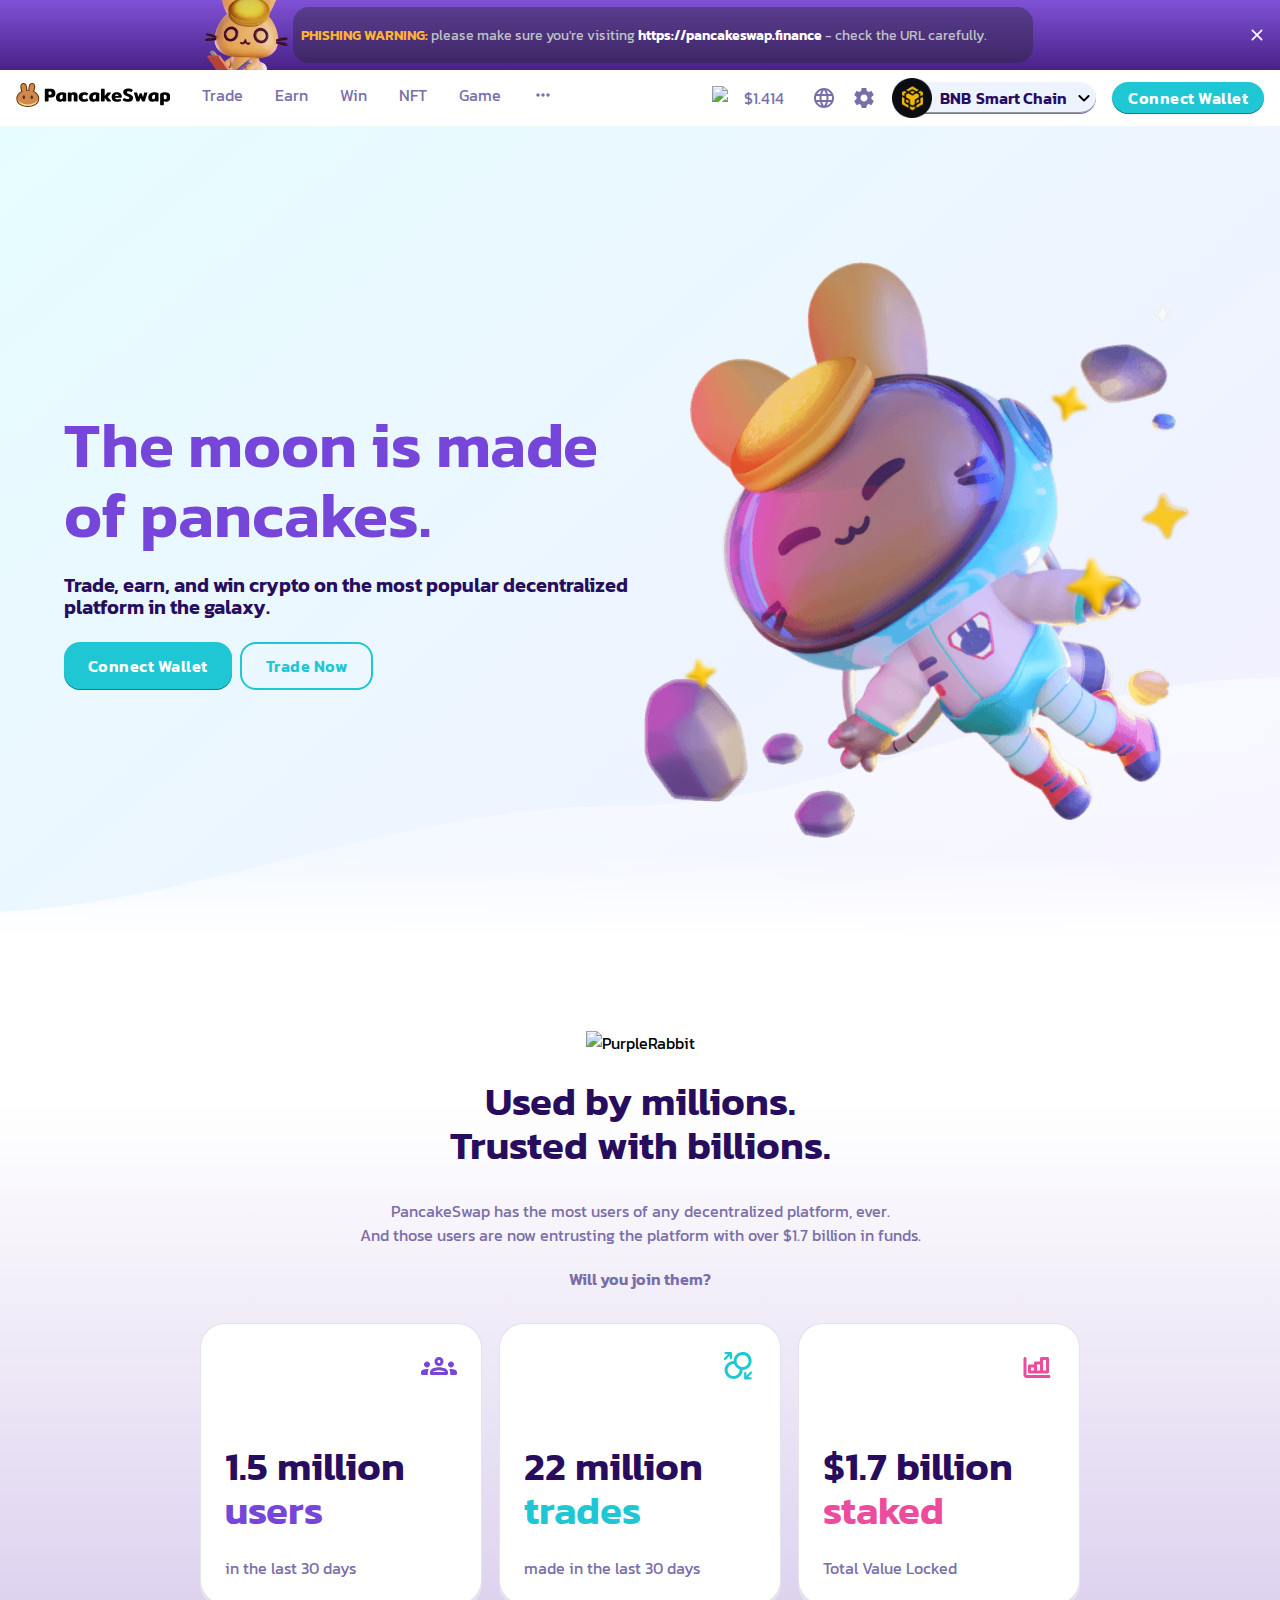
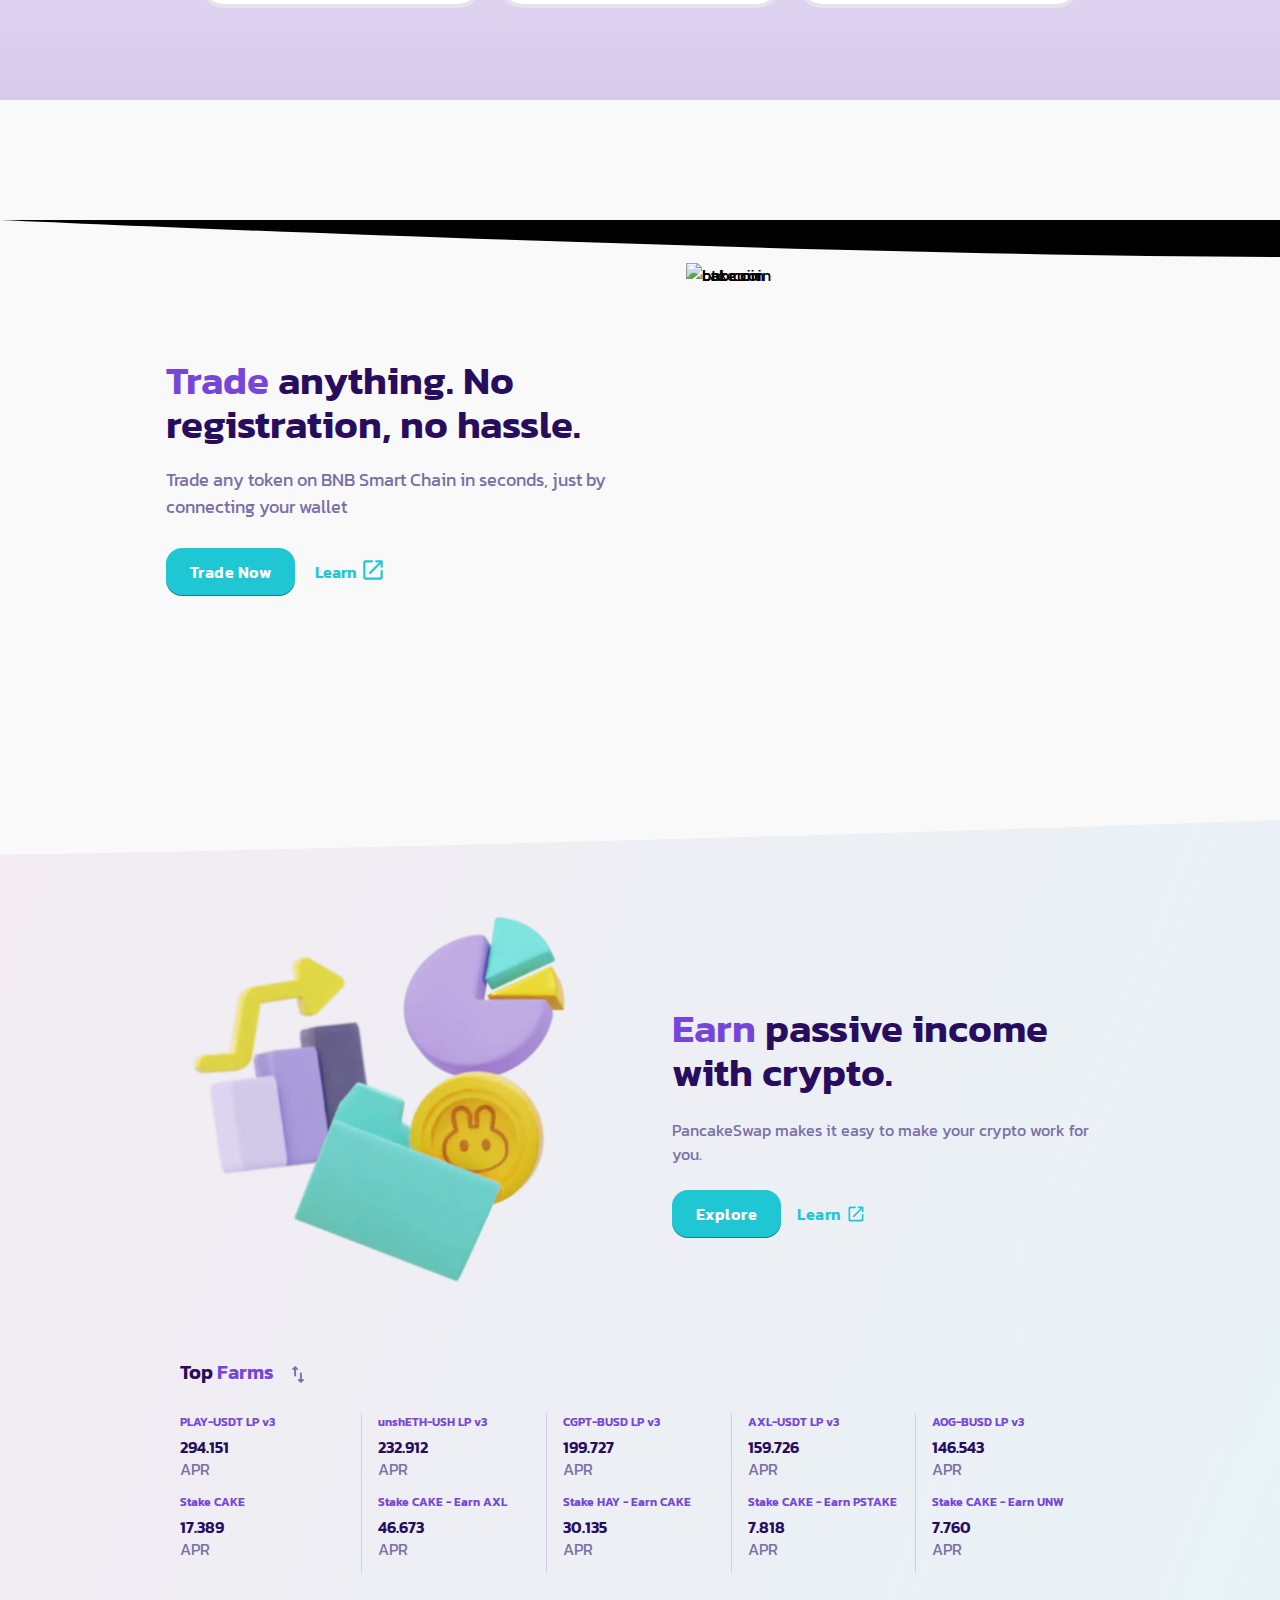
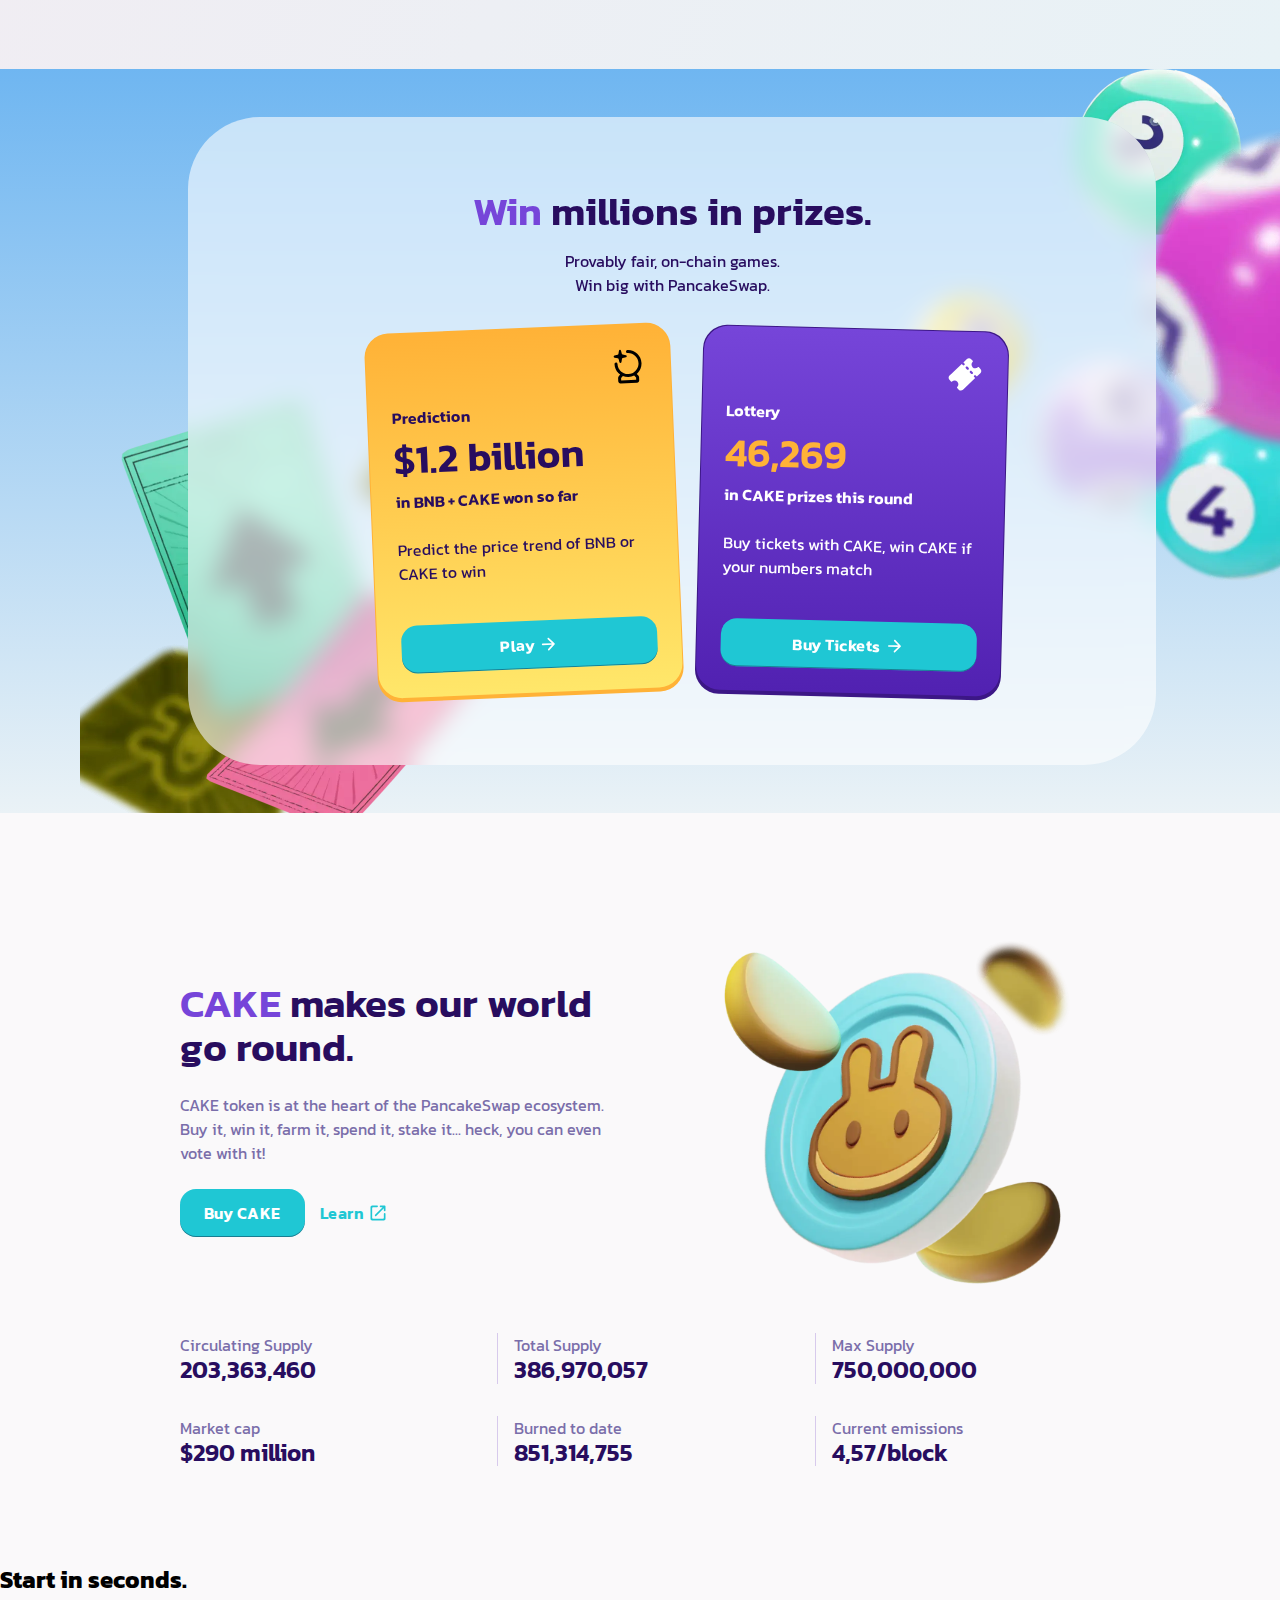
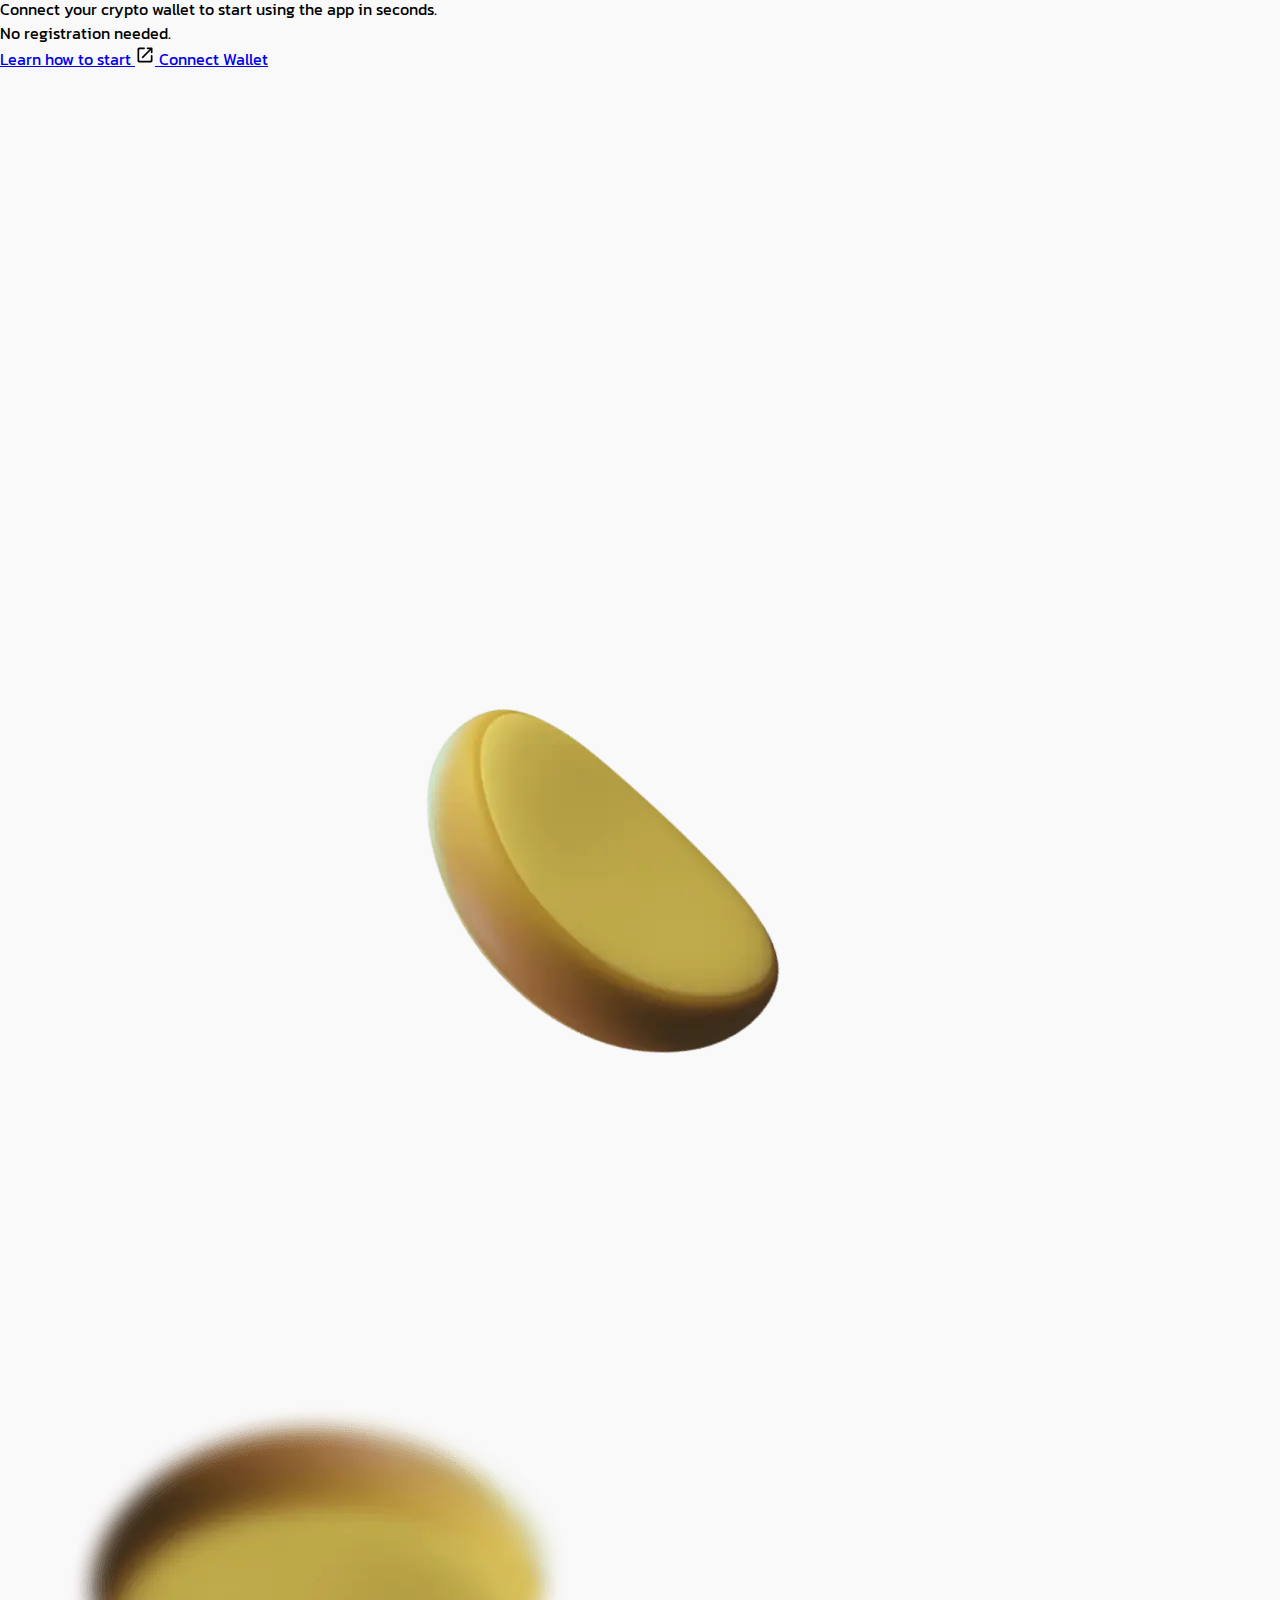
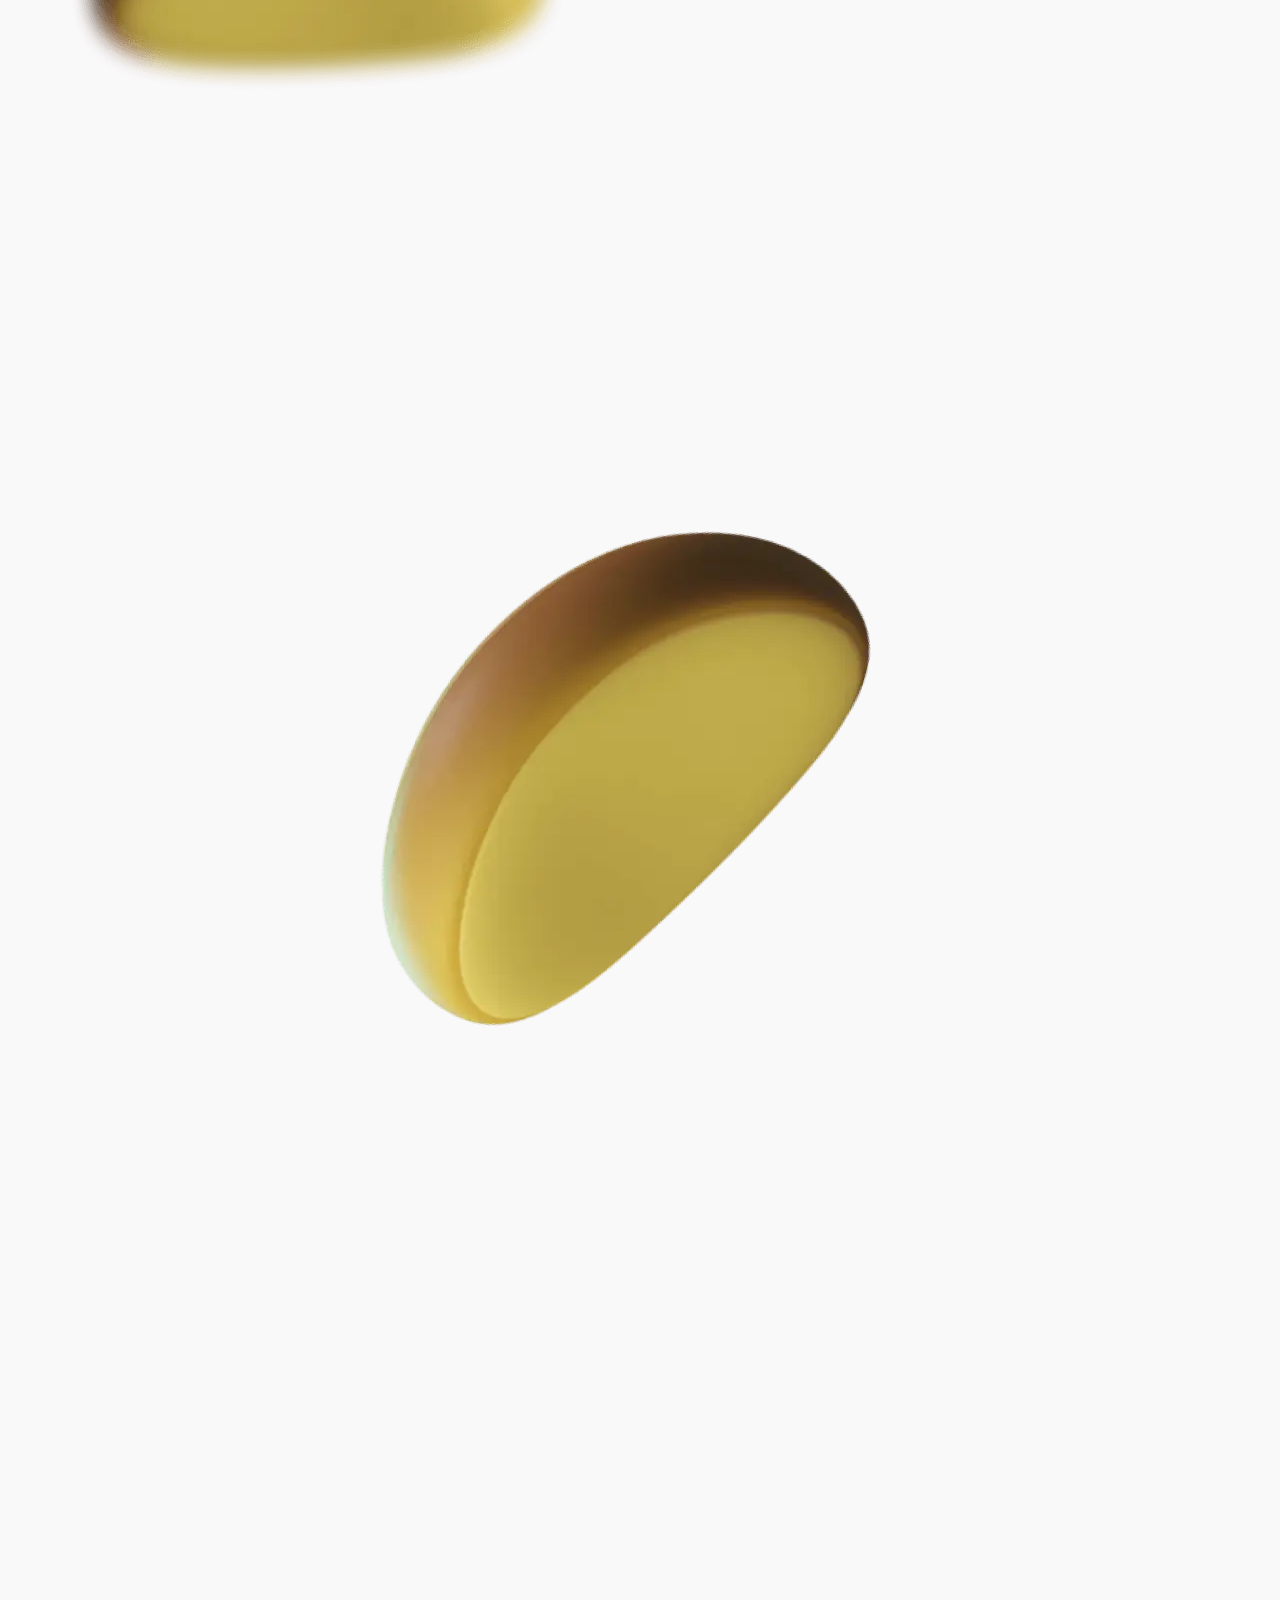
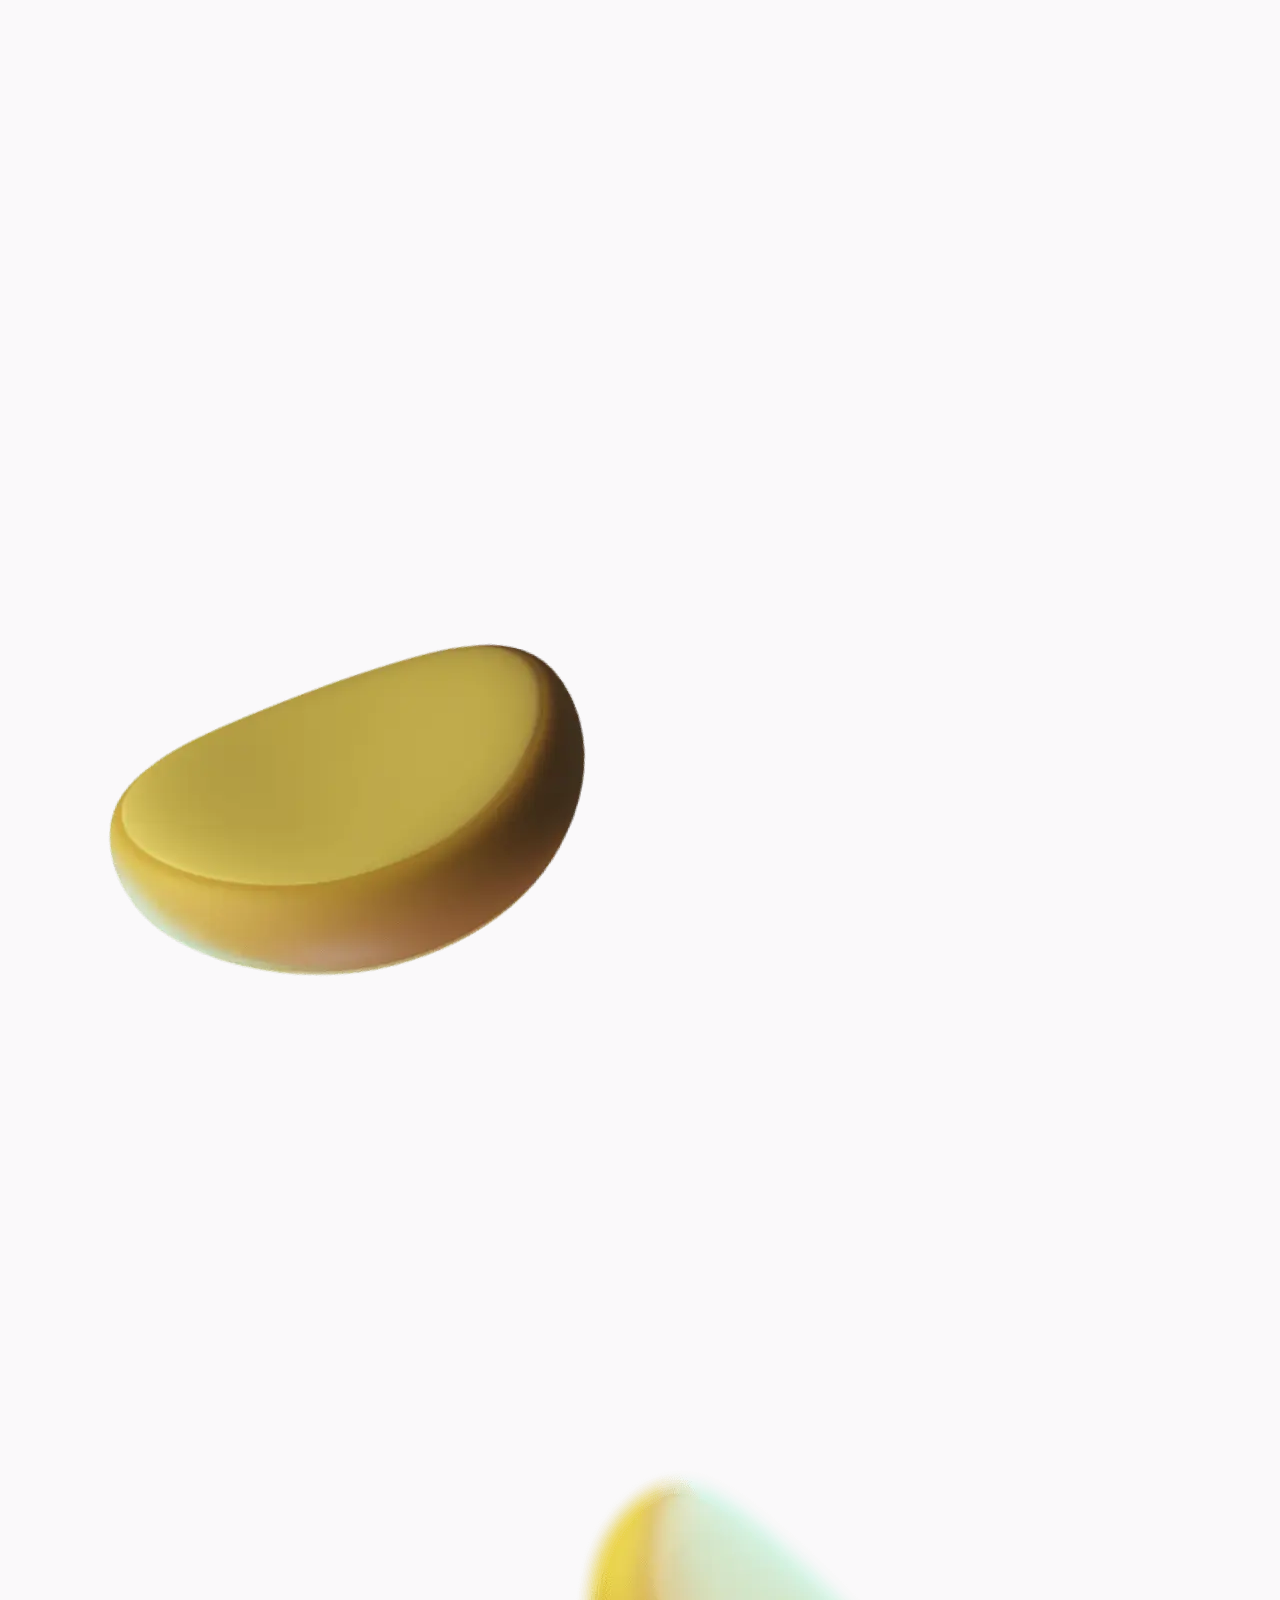
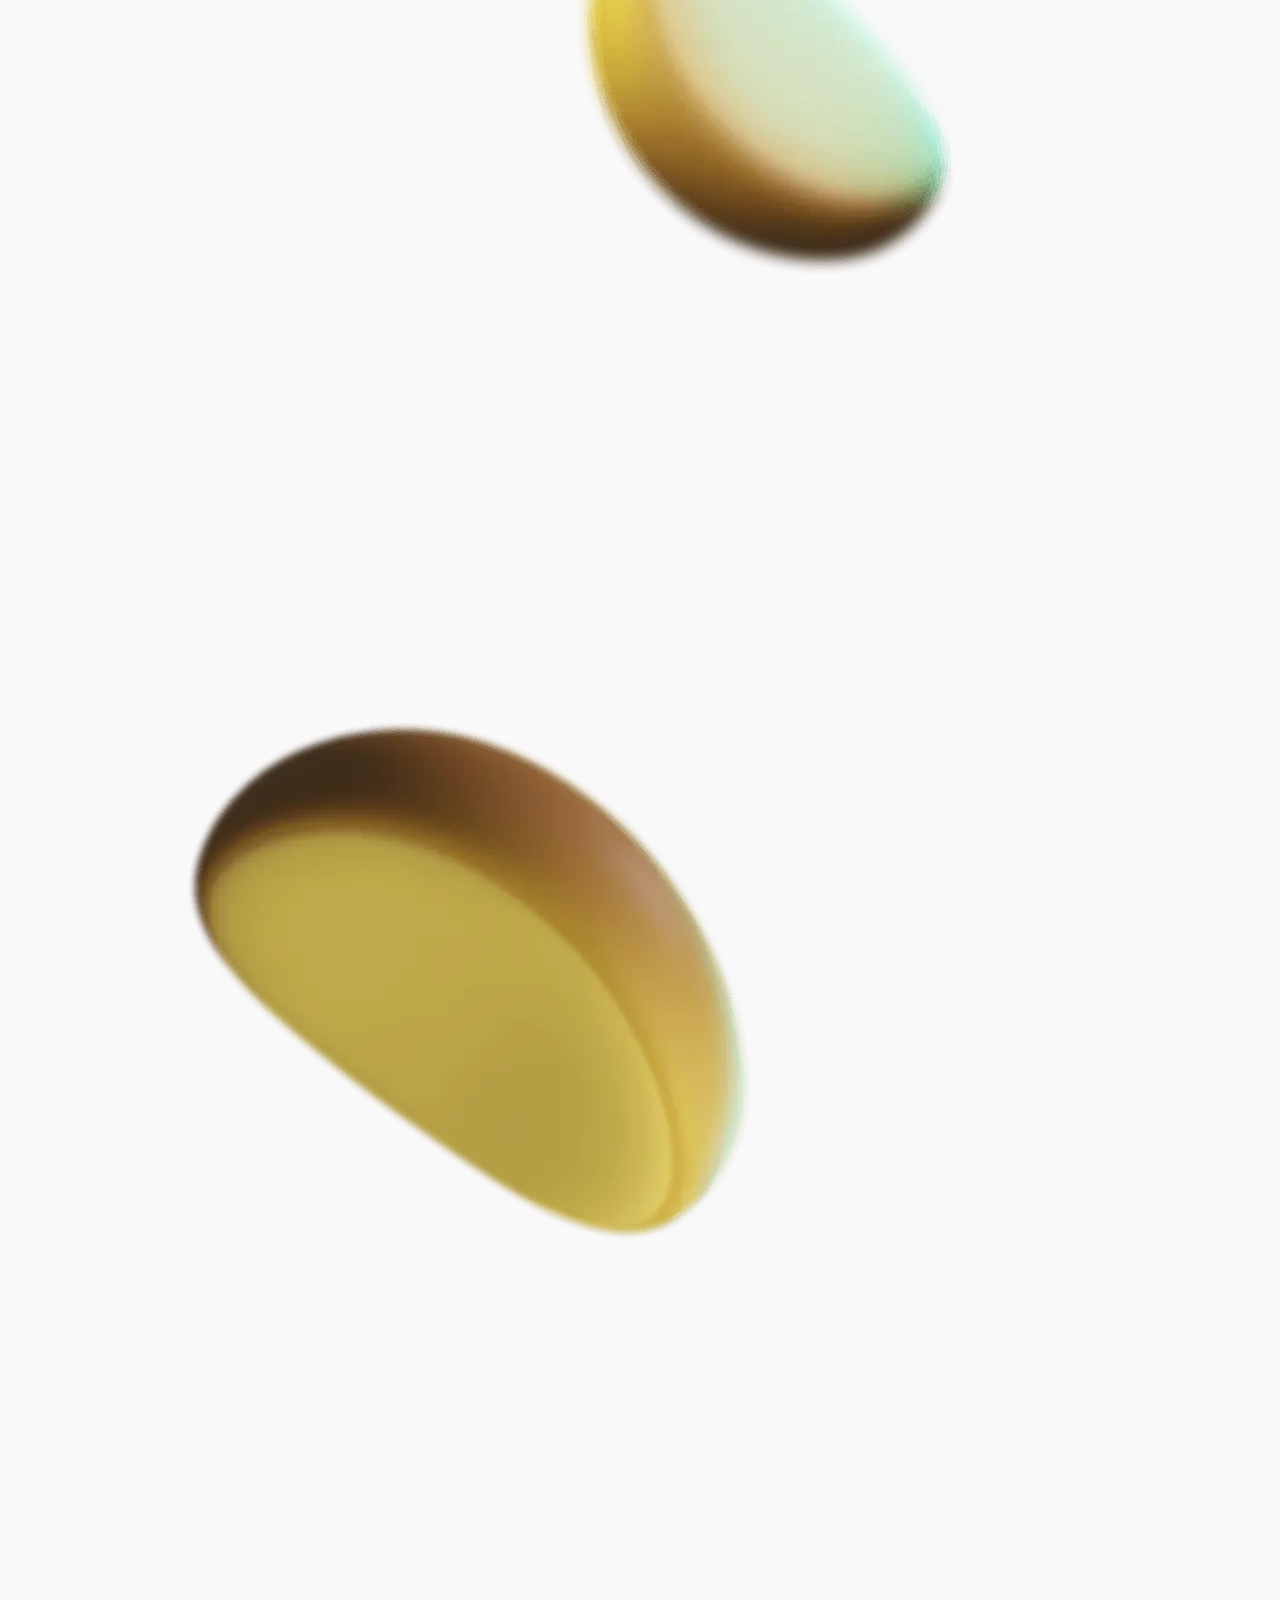
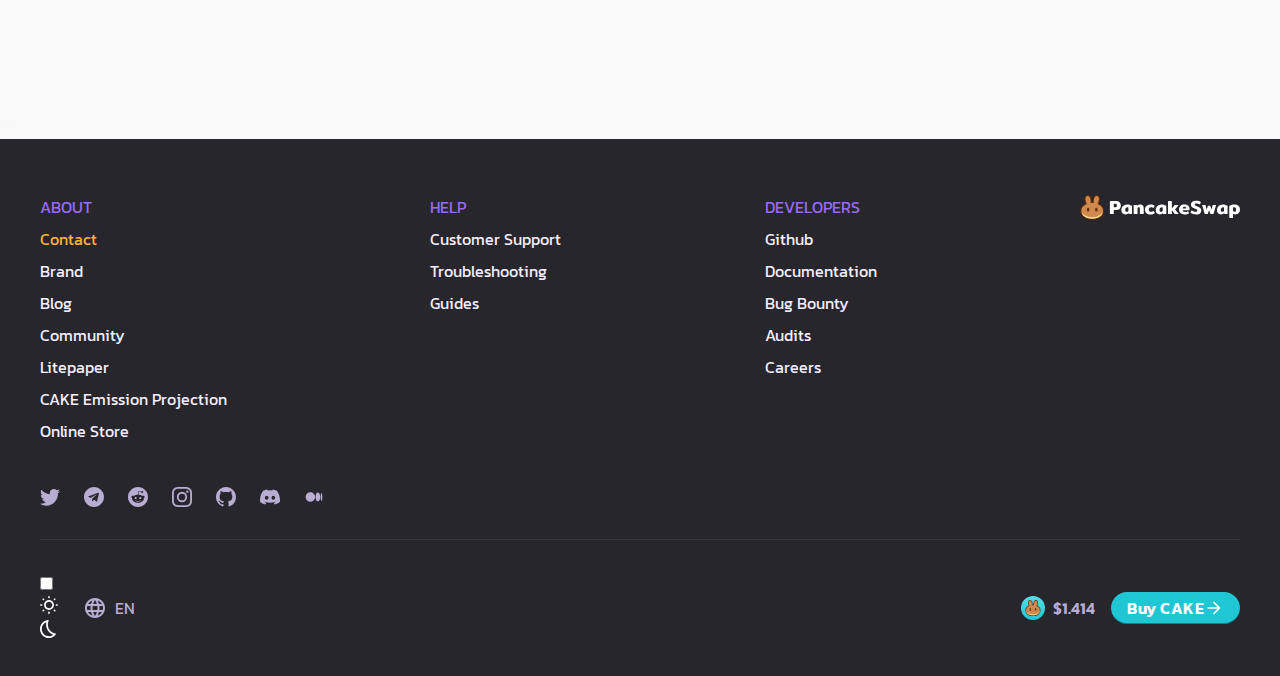
==== index.html @ f2537327 "feat: phishing warning script" ====
<!DOCTYPE html>
<html lang="en">
  <head>
    <meta charset="UTF-8" />
    <meta http-equiv="X-UA-Compatible" content="IE=edge" />
    <meta name="viewport" content="width=device-width, initial-scale=1.0" />
    <title>Home | PancakeSwap</title>
    <link rel="stylesheet" href="./css/index.css" />
  </head>

  <body>
    <div class="phishing-popup">
      <div class="phishing-popup__content">
        <div class="phishing-popup__main">
          <img src="./assets/images/body-image/phishing-warning-bunny.png" />
          <div class="phishing-popup__text">
            <p>
              <span class="phishing-popup__text--orange"
                >PHISHING WARNING:</span
              >
              please make sure you're visiting
              <span class="phishing-popup__text--white"
                >https://pancakeswap.finance</span
              >
              - check the URL carefully.
            </p>
          </div>
        </div>
        <button class="phishing-popup__close">
          <svg
            viewBox="0 0 24 24"
            color="#FFFFFF"
            width="20px"
            xmlns="http://www.w3.org/2000/svg"
            class="sc-231a1e38-0 iNUyNs"
          >
            <path
              fill="currentColor"
              d="M18.3 5.70997C17.91 5.31997 17.28 5.31997 16.89 5.70997L12 10.59L7.10997 5.69997C6.71997 5.30997 6.08997 5.30997 5.69997 5.69997C5.30997 6.08997 5.30997 6.71997 5.69997 7.10997L10.59 12L5.69997 16.89C5.30997 17.28 5.30997 17.91 5.69997 18.3C6.08997 18.69 6.71997 18.69 7.10997 18.3L12 13.41L16.89 18.3C17.28 18.69 17.91 18.69 18.3 18.3C18.69 17.91 18.69 17.28 18.3 16.89L13.41 12L18.3 7.10997C18.68 6.72997 18.68 6.08997 18.3 5.70997Z"
            ></path>
          </svg>
        </button>
      </div>
    </div>

    <!-- NAVBAR -->
    <nav class="navbar">
      <!-- NAVBAR LEFT START-->
      <div class="navbar-l">
        <div class="navbar-l__logo">
          <a href="./index.html">
            <svg
              class="bunny-logo-main"
              xmlns:xlink="http://www.w3.org/1999/xlink"
              viewBox="0 0 1281 199"
              color="text"
              xmlns="http://www.w3.org/2000/svg"
            >
              <path
                d="M247.013 153.096c-2.979 0-5.085-.617-6.318-1.849-1.13-1.233-1.695-3.185-1.695-5.856v-89.22c0-2.672.616-4.624 1.849-5.856 1.233-1.336 3.287-2.004 6.164-2.004h37.753c14.382 0 24.963 3.031 31.744 9.092 6.78 6.061 10.17 15.101 10.17 27.12 0 11.917-3.39 20.906-10.17 26.967-6.678 5.959-17.259 8.938-31.744 8.938h-14.639v24.963c0 2.671-.616 4.623-1.849 5.856-1.233 1.232-3.339 1.849-6.318 1.849h-14.947zm35.288-55.012c4.212 0 7.448-1.13 9.708-3.39 2.362-2.26 3.544-5.65 3.544-10.17 0-4.623-1.182-8.065-3.544-10.325-2.26-2.26-5.496-3.39-9.708-3.39h-12.174v27.275h12.174zM363.071 155.407c-9.656 0-17.412-3.082-23.268-9.245-5.753-6.267-8.629-15.05-8.629-26.351 0-8.629 1.952-16.18 5.855-22.652 4.007-6.472 9.606-11.454 16.797-14.947 7.294-3.595 15.666-5.393 25.117-5.393 7.808 0 14.691.873 20.649 2.62 6.061 1.643 11.608 4.057 16.642 7.242v61.638c0 1.952-.359 3.236-1.079 3.852-.719.617-2.157.925-4.314.925h-15.718c-1.13 0-2.003-.154-2.619-.463-.617-.41-1.13-1.027-1.541-1.849l-2.004-4.622c-2.979 3.184-6.574 5.496-10.786 6.934-4.109 1.541-9.143 2.311-15.102 2.311zm11.558-20.957c4.006 0 7.139-.976 9.399-2.927 2.26-1.952 3.39-4.726 3.39-8.322V99.163c-1.951-.925-4.417-1.387-7.396-1.387-5.445 0-9.811 1.9-13.098 5.701-3.185 3.801-4.777 9.143-4.777 16.026 0 9.965 4.16 14.947 12.482 14.947zM437.679 153.096c-2.98 0-5.086-.617-6.318-1.849-1.233-1.233-1.849-3.185-1.849-5.856V83.907c0-1.849.308-3.082.924-3.698.719-.72 2.157-1.079 4.315-1.079h15.872c1.232 0 2.157.206 2.773.617.719.308 1.13.924 1.233 1.849l.77 4.623c2.877-2.877 6.627-5.137 11.249-6.78 4.726-1.747 9.965-2.62 15.718-2.62 8.321 0 15.05 2.363 20.186 7.088 5.137 4.623 7.705 11.506 7.705 20.649v40.835c0 2.671-.616 4.623-1.849 5.856-1.13 1.232-3.185 1.849-6.164 1.849h-14.947c-2.979 0-5.136-.617-6.472-1.849-1.233-1.233-1.849-3.185-1.849-5.856v-38.832c0-3.082-.668-5.29-2.003-6.626-1.336-1.335-3.442-2.003-6.318-2.003-3.082 0-5.548.822-7.397 2.465-1.746 1.644-2.619 3.904-2.619 6.781v38.215c0 2.671-.617 4.623-1.849 5.856-1.13 1.232-3.185 1.849-6.164 1.849h-14.947zM564.725 155.407c-14.382 0-25.477-3.339-33.285-10.016-7.807-6.677-11.711-16.385-11.711-29.124 0-7.807 1.798-14.69 5.393-20.648 3.596-5.959 8.784-10.582 15.564-13.869 6.883-3.287 14.999-4.931 24.347-4.931 7.088 0 13.047.668 17.875 2.003 4.931 1.336 9.297 3.39 13.098 6.164 1.13.72 1.695 1.644 1.695 2.774 0 .822-.411 1.9-1.233 3.236l-6.318 10.94c-.719 1.439-1.592 2.158-2.619 2.158-.617 0-1.593-.411-2.928-1.233-2.774-1.746-5.393-3.03-7.859-3.852-2.363-.822-5.342-1.233-8.937-1.233-5.137 0-9.297 1.644-12.482 4.931-3.082 3.287-4.623 7.807-4.623 13.56 0 5.856 1.592 10.376 4.777 13.56 3.185 3.082 7.551 4.623 13.098 4.623 3.287 0 6.267-.462 8.938-1.387 2.671-.924 5.393-2.208 8.167-3.852 1.438-.822 2.465-1.233 3.082-1.233.924 0 1.746.719 2.465 2.158l6.934 11.865c.514 1.027.771 1.849.771 2.465 0 .925-.617 1.798-1.849 2.62-4.315 2.774-9.041 4.828-14.177 6.164-5.034 1.438-11.095 2.157-18.183 2.157zM638.004 155.407c-9.657 0-17.413-3.082-23.268-9.245-5.753-6.267-8.63-15.05-8.63-26.351 0-8.629 1.952-16.18 5.856-22.652 4.006-6.472 9.605-11.454 16.796-14.947 7.294-3.595 15.667-5.393 25.118-5.393 7.807 0 14.69.873 20.648 2.62 6.061 1.643 11.609 4.057 16.643 7.242v61.638c0 1.952-.36 3.236-1.079 3.852-.719.617-2.157.925-4.315.925h-15.717c-1.13 0-2.004-.154-2.62-.463-.616-.41-1.13-1.027-1.541-1.849l-2.003-4.622c-2.979 3.184-6.575 5.496-10.787 6.934-4.109 1.541-9.143 2.311-15.101 2.311zm11.557-20.957c4.007 0 7.14-.976 9.4-2.927 2.26-1.952 3.39-4.726 3.39-8.322V99.163c-1.952-.925-4.417-1.387-7.397-1.387-5.444 0-9.81 1.9-13.098 5.701-3.184 3.801-4.777 9.143-4.777 16.026 0 9.965 4.161 14.947 12.482 14.947zM787.963 147.24c.719.822 1.079 1.747 1.079 2.774 0 .924-.308 1.695-.925 2.311-.616.514-1.438.771-2.465.771h-23.885c-1.438 0-2.517-.103-3.236-.308-.616-.309-1.284-.874-2.003-1.695l-20.957-28.508v22.806c0 2.671-.616 4.623-1.849 5.856-1.233 1.232-3.339 1.849-6.318 1.849h-14.947c-2.979 0-5.085-.617-6.318-1.849-1.13-1.233-1.695-3.185-1.695-5.856v-89.22c0-2.672.616-4.624 1.849-5.856 1.233-1.336 3.288-2.004 6.164-2.004h14.947c2.979 0 5.085.668 6.318 2.004 1.233 1.232 1.849 3.184 1.849 5.855v51.622l20.341-26.504c.616-.822 1.284-1.387 2.003-1.695.719-.309 1.798-.463 3.236-.463h23.885c1.027 0 1.797.309 2.311.925.616.514.925 1.233.925 2.157 0 1.028-.36 1.952-1.079 2.774l-26.35 30.203 27.12 32.051zM837.998 155.407c-8.629 0-16.334-1.438-23.114-4.314-6.677-2.877-11.968-7.192-15.872-12.944-3.903-5.753-5.855-12.79-5.855-21.111 0-13.047 3.698-23.012 11.095-29.895 7.396-6.883 18.029-10.324 31.897-10.324 13.561 0 23.834 3.39 30.819 10.17 7.089 6.678 10.633 15.975 10.633 27.891 0 5.137-2.26 7.705-6.78 7.705h-48.386c0 4.417 1.643 7.808 4.931 10.17 3.39 2.363 8.475 3.544 15.255 3.544 4.212 0 7.705-.359 10.479-1.078 2.876-.822 5.753-2.003 8.629-3.544 1.233-.514 2.055-.771 2.465-.771.925 0 1.695.617 2.312 1.849l5.239 9.862c.514 1.028.771 1.798.771 2.312 0 .924-.617 1.798-1.85 2.619-4.211 2.774-8.988 4.777-14.33 6.01-5.342 1.233-11.455 1.849-18.338 1.849zm11.866-48.077c0-3.904-1.13-6.935-3.39-9.092-2.26-2.157-5.651-3.236-10.171-3.236s-7.961 1.13-10.324 3.39c-2.363 2.158-3.544 5.137-3.544 8.938h27.429zM930.417 155.407c-8.63 0-16.797-.873-24.501-2.619-7.705-1.85-13.92-4.418-18.646-7.705-1.746-1.13-2.619-2.312-2.619-3.544 0-.822.308-1.695.924-2.62l7.551-12.019c.822-1.233 1.643-1.849 2.465-1.849.514 0 1.387.359 2.62 1.078 3.801 2.158 8.115 3.904 12.944 5.239 4.828 1.336 9.605 2.004 14.331 2.004 4.828 0 8.372-.719 10.632-2.158 2.363-1.438 3.544-3.749 3.544-6.934 0-3.082-1.284-5.496-3.852-7.242-2.466-1.747-7.14-3.955-14.023-6.626-10.375-3.904-18.491-8.27-24.347-13.099-5.753-4.93-8.629-11.608-8.629-20.032 0-10.17 3.647-17.926 10.941-23.268C907.046 48.67 916.753 46 928.876 46c8.423 0 15.615.77 21.573 2.311 6.061 1.439 11.197 3.699 15.409 6.78 1.747 1.336 2.62 2.569 2.62 3.699 0 .719-.308 1.54-.925 2.465l-7.55 12.02c-.925 1.232-1.747 1.849-2.466 1.849-.513 0-1.387-.36-2.619-1.079-5.959-3.904-13.047-5.855-21.265-5.855-4.418 0-7.808.719-10.171 2.157-2.362 1.438-3.544 3.801-3.544 7.088 0 2.26.617 4.11 1.849 5.548 1.233 1.438 2.877 2.722 4.931 3.852 2.158 1.027 5.445 2.363 9.862 4.007l2.928 1.078c7.602 2.98 13.561 5.856 17.875 8.63 4.418 2.67 7.756 6.009 10.016 10.016 2.26 3.903 3.39 8.834 3.39 14.793 0 9.143-3.441 16.437-10.324 21.881-6.78 5.445-16.796 8.167-30.048 8.167zM1003.53 153.096c-1.54 0-2.72-.257-3.544-.771-.822-.513-1.439-1.541-1.85-3.082l-19.878-66.569c-.205-.616-.308-1.078-.308-1.386 0-1.438 1.027-2.158 3.082-2.158h20.338c1.34 0 2.31.257 2.93.77.62.412 1.03 1.13 1.23 2.158l8.32 34.98 10.48-28.2c.52-1.232 1.03-2.054 1.54-2.465.62-.514 1.65-.77 3.09-.77h9.7c1.44 0 2.42.256 2.93.77.62.41 1.18 1.233 1.7 2.465l10.32 28.2 8.48-34.98c.3-1.027.71-1.746 1.23-2.157.51-.514 1.44-.77 2.77-.77h20.5c2.05 0 3.08.719 3.08 2.157 0 .308-.1.77-.31 1.386l-20.03 66.569c-.41 1.541-1.03 2.569-1.85 3.082-.72.514-1.85.771-3.39.771h-15.1c-1.44 0-2.52-.257-3.24-.771-.72-.616-1.33-1.643-1.85-3.082l-10.17-27.891-10.17 27.891c-.41 1.439-1.03 2.466-1.85 3.082-.72.514-1.79.771-3.23.771h-14.95zM1128.73 155.407c-9.66 0-17.41-3.082-23.27-9.245-5.75-6.267-8.63-15.05-8.63-26.351 0-8.629 1.95-16.18 5.86-22.652 4-6.472 9.6-11.454 16.79-14.947 7.3-3.595 15.67-5.393 25.12-5.393 7.81 0 14.69.873 20.65 2.62 6.06 1.643 11.61 4.057 16.64 7.242v61.638c0 1.952-.36 3.236-1.08 3.852-.72.617-2.15.925-4.31.925h-15.72c-1.13 0-2-.154-2.62-.463-.62-.41-1.13-1.027-1.54-1.849l-2-4.622c-2.98 3.184-6.58 5.496-10.79 6.934-4.11 1.541-9.14 2.311-15.1 2.311zm11.56-20.957c4 0 7.14-.976 9.4-2.927 2.26-1.952 3.39-4.726 3.39-8.322V99.163c-1.96-.925-4.42-1.387-7.4-1.387-5.45 0-9.81 1.9-13.1 5.701-3.18 3.801-4.78 9.143-4.78 16.026 0 9.965 4.17 14.947 12.49 14.947zM1203.18 184.223c-2.98 0-5.08-.616-6.32-1.849-1.13-1.233-1.69-3.185-1.69-5.856V88.222c4.62-3.287 10.43-6.01 17.41-8.167 6.99-2.157 14.28-3.236 21.88-3.236 31.03 0 46.54 13.15 46.54 39.448 0 11.917-3.29 21.419-9.86 28.508-6.58 7.088-15.87 10.632-27.89 10.632-3.39 0-6.68-.411-9.87-1.233-3.08-.821-5.65-1.951-7.7-3.39v25.734c0 2.671-.62 4.623-1.85 5.856-1.23 1.233-3.34 1.849-6.32 1.849h-14.33zm33.44-49.619c4.42 0 7.71-1.643 9.86-4.931 2.26-3.39 3.39-7.91 3.39-13.56 0-6.677-1.33-11.352-4-14.023-2.57-2.773-6.58-4.16-12.02-4.16-3.5 0-6.27.462-8.32 1.387v24.501c0 3.493.97 6.164 2.92 8.013 1.96 1.849 4.68 2.773 8.17 2.773z"
              ></path>
              <path
                fill-rule="evenodd"
                clip-rule="evenodd"
                d="M97.556 198.607c-29.192-.022-52.708-7.027-69.138-19.609-16.627-12.733-25.448-30.803-25.448-51.25 0-19.701 8.801-33.907 18.76-43.51 7.805-7.525 16.417-12.344 22.414-15.117-1.356-4.162-3.048-9.61-4.562-15.238-2.025-7.53-4.012-16.366-4.012-22.84 0-7.663 1.67-15.36 6.175-21.34C46.505 3.385 53.671 0 62.291 0c6.737 0 12.457 2.499 16.934 6.81 4.28 4.12 7.13 9.593 9.097 15.298 3.456 10.024 4.802 22.618 5.179 35.187h8.257c.378-12.569 1.723-25.163 5.18-35.187 1.967-5.705 4.815-11.177 9.096-15.298C120.512 2.5 126.231 0 132.968 0c8.621 0 15.786 3.385 20.546 9.703 4.505 5.98 6.176 13.677 6.176 21.34 0 6.474-1.988 15.31-4.013 22.84-1.514 5.628-3.206 11.076-4.562 15.238 5.997 2.773 14.61 7.592 22.414 15.118 9.959 9.602 18.76 23.808 18.76 43.509 0 20.447-8.82 38.517-25.448 51.25-16.43 12.582-39.946 19.587-69.138 19.609h-.147z"
                fill="#633001"
              ></path>
              <path
                d="M62.29 7.288c-12.625 0-18.437 9.516-18.437 22.675 0 10.46 6.753 31.408 9.523 39.563.624 1.835-.356 3.844-2.142 4.555-10.119 4.031-39.981 18.789-39.981 52.588 0 35.603 30.347 62.448 86.31 62.491l.066-.001.067.001c55.962-.043 86.309-26.888 86.309-62.491 0-33.799-29.862-48.557-39.981-52.588-1.786-.71-2.765-2.72-2.142-4.555 2.771-8.154 9.524-29.103 9.524-39.563 0-13.16-5.812-22.675-18.438-22.675-18.174 0-22.705 26.007-23.028 53.92-.021 1.863-1.513 3.375-3.357 3.375H88.676c-1.845 0-3.336-1.512-3.358-3.375-.323-27.913-4.853-53.92-23.028-53.92z"
                fill="#D1884F"
              ></path>
              <path
                d="M97.696 177.755c-41.118 0-86.372-22.235-86.443-51.018v.134c0 35.632 30.395 62.491 86.443 62.491s86.443-26.859 86.443-62.491v-.134c-.071 28.783-45.325 51.018-86.443 51.018z"
                fill="#FEDC90"
              ></path>
              <path
                class="eye"
                d="M74.85 117.896c0 9.718-4.546 14.779-10.154 14.779s-10.154-5.061-10.154-14.779 4.546-14.779 10.154-14.779 10.154 5.061 10.154 14.779zM140.851 117.896c0 9.718-4.546 14.779-10.154 14.779s-10.154-5.061-10.154-14.779 4.546-14.779 10.154-14.779 10.154 5.061 10.154 14.779z"
                fill="#633001"
              ></path>
            </svg>
            <svg
              class="bunny-logo-small"
              xmlns="http://www.w3.org/2000/svg"
              xmlns:xlink="http://www.w3.org/1999/xlink"
              viewBox="0 0 198 199"
              shape-rendering="geometricPrecision"
              text-rendering="geometricPrecision"
            >
              <g id="bunny-face-border">
                <path
                  d="M98.552,198.607c-29.49-.022-53.246-7.027-69.844-19.609C11.91,166.265,3,148.195,3,127.748c0-19.701,8.891-33.907,18.952-43.51c7.884-7.525,16.584-12.344,22.642-15.117-1.37-4.162-3.079-9.61-4.608-15.238-2.046-7.53-4.053-16.366-4.053-22.84c0-7.663,1.687-15.36,6.238-21.34C46.98,3.385,54.218,0,62.926,0C69.732,0,75.51,2.499,80.034,6.81c4.324,4.12,7.202,9.593,9.189,15.298c3.491,10.024,4.85,22.618,5.232,35.187h8.341c.382-12.569,1.741-25.163,5.233-35.187c1.987-5.705,4.865-11.177,9.189-15.298C121.741,2.5,127.519,0,134.325,0c8.708,0,15.947,3.385,20.755,9.703c4.551,5.98,6.239,13.677,6.239,21.34c0,6.474-2.007,15.31-4.054,22.84-1.529,5.628-3.238,11.076-4.608,15.238c6.058,2.773,14.759,7.592,22.643,15.118c10.06,9.602,18.952,23.808,18.952,43.509c0,20.447-8.911,38.517-25.708,51.25-16.598,12.582-40.354,19.587-69.844,19.609h-.148Z"
                  clip-rule="evenodd"
                  fill="#633001"
                  fill-rule="evenodd"
                />
              </g>
              <g id="bunny-face">
                <path
                  d="M62.926,7.288C50.172,7.288,44.3,16.804,44.3,29.963c0,10.46,6.822,31.408,9.621,39.563.63,1.835-.36,3.844-2.164,4.555-10.222,4.031-40.39,18.789-40.39,52.588c0,35.603,30.658,62.448,87.191,62.49h.135c56.534-.042,87.19-26.887,87.19-62.49c0-33.799-30.167-48.557-40.389-52.588-1.804-.71-2.794-2.72-2.164-4.555c2.799-8.154,9.621-29.103,9.621-39.563c0-13.16-5.871-22.675-18.626-22.675-18.36,0-22.936,26.007-23.263,53.92-.022,1.863-1.528,3.375-3.392,3.375h-18.09c-1.863,0-3.37-1.512-3.391-3.375-.326-27.913-4.903-53.92-23.263-53.92Z"
                  fill="#d1884f"
                />
              </g>
              <g id="bunny-face-light">
                <path
                  d="M98.693,177.755c-41.538,0-87.253-22.235-87.325-51.018v.134c0,35.632,30.705,62.491,87.325,62.491s87.325-26.859,87.325-62.491v-.134c-.072,28.783-45.787,51.018-87.325,51.018Z"
                  fill="#fedc90"
                />
              </g>
              <g
                class="eyes"
                transform="translate(98.692997,117.896004) scale(1,1)"
              >
                <path
                  d="M75.614,117.896c0,9.718-4.593,14.779-10.258,14.779s-10.258-5.061-10.258-14.779s4.593-14.779,10.258-14.779s10.258,5.061,10.258,14.779Zm66.674,0c0,9.718-4.592,14.779-10.257,14.779-5.666,0-10.258-5.061-10.258-14.779s4.592-14.779,10.258-14.779c5.665,0,10.257,5.061,10.257,14.779Z"
                  transform="translate(-98.692997,-117.896004)"
                  fill="#633001"
                />
              </g>
            </svg>
          </a>
        </div>
        <!-- NAVBAR LEFT MENU - TRADE-->
        <div class="navbar-l__menu">
          <div class="dropdown">
            <a class="dropdownbtn__link" href="./html/trades.html">
              <svg
                xmlns:xlink="http://www.w3.org/1999/xlink"
                viewBox="0 0 24 24"
                color="textSubtle"
                width="24"
                xmlns="http://www.w3.org/2000/svg"
                class="sc-4ba21b47-0 ebMyYP icona"
                height="24"
              >
                <path
                  d="M21.2628 15.8306C21.5556 16.1235 21.5556 16.5983 21.2628 16.8912L18.654 19.5H20.3789C20.7931 19.5 21.1289 19.8358 21.1289 20.25C21.1289 20.6642 20.7931 21 20.3789 21L16.8433 21C16.4291 21 16.0933 20.6642 16.0933 20.25V16.7145C16.0933 16.3002 16.4291 15.9645 16.8433 15.9645C17.2575 15.9645 17.5933 16.3002 17.5933 16.7145V18.4393L20.2021 15.8306C20.495 15.5377 20.9699 15.5377 21.2628 15.8306Z"
                  fill="#7A6EAA"
                ></path>
                <path
                  d="M2.81293 7.78034C3.10583 8.07323 3.5807 8.07323 3.87359 7.78034L6.48235 5.17158L6.48235 6.89645C6.48235 7.31067 6.81814 7.64645 7.23235 7.64645C7.64656 7.64645 7.98235 7.31067 7.98235 6.89645L7.98235 3.36092C7.98235 3.16201 7.90333 2.97124 7.76268 2.83059C7.62203 2.68994 7.43126 2.61092 7.23235 2.61092L3.69682 2.61092C3.2826 2.61092 2.94682 2.9467 2.94682 3.36092C2.94682 3.77513 3.2826 4.11092 3.69682 4.11092H5.42169L2.81293 6.71968C2.52004 7.01257 2.52004 7.48744 2.81293 7.78034Z"
                  fill="#7A6EAA"
                ></path>
                <path
                  fill-rule="evenodd"
                  clip-rule="evenodd"
                  d="M8.46203 20.5622C8.66377 20.5827 8.86846 20.5932 9.07561 20.5932C12.3893 20.5932 15.0756 17.9069 15.0756 14.5932C18.3893 14.5932 21.0756 11.9069 21.0756 8.59315C21.0756 5.69362 19.0189 3.27448 16.2847 2.71504C15.9185 2.64011 15.5402 2.59853 15.153 2.59363C15.1272 2.5933 15.1014 2.59314 15.0755 2.59314C11.7618 2.59314 9.07549 5.27943 9.07549 8.59314C5.76179 8.59314 3.07549 11.2794 3.07549 14.5931C3.07549 17.5962 5.28172 20.0839 8.16175 20.524C8.26107 20.5392 8.36118 20.5519 8.46203 20.5622ZM5.07549 14.5931C5.07549 12.384 6.86636 10.5931 9.07549 10.5931C9.19246 10.5931 9.30806 10.5981 9.42214 10.6079C10.0255 12.3008 11.3678 13.6431 13.0607 14.2465C13.0705 14.3606 13.0755 14.4762 13.0755 14.5931C13.0755 16.8023 11.2846 18.5931 9.07549 18.5931C6.86636 18.5931 5.07549 16.8023 5.07549 14.5931ZM11.0755 8.59314C11.0755 6.384 12.8664 4.59314 15.0755 4.59314C17.2846 4.59314 19.0755 6.384 19.0755 8.59314C19.0755 10.8023 17.2846 12.5931 15.0755 12.5931C12.8664 12.5931 11.0755 10.8023 11.0755 8.59314Z"
                  fill="#7A6EAA"
                ></path>
              </svg>
              Trade
            </a>
            <div class="dropdown__content">
              <a href="./html/trades.html">Swap</a>
              <a href="#">Liquidity </a>
              <a class="perpetual" href="#"
                >Perpetual
                <svg
                  viewBox="0 0 24 24"
                  color="textSubtle"
                  width="20px"
                  xmlns="http://www.w3.org/2000/svg"
                  class="sc-231a1e38-0 gUXTeE"
                >
                  <path
                    d="M16.3 8.09014C15.91 8.48014 15.91 9.10014 16.3 9.49014L18.2 11.3901H9C8.45 11.3901 8 11.8401 8 12.3901C8 12.9401 8.45 13.3901 9 13.3901H18.2L16.3 15.2901C15.91 15.6801 15.91 16.3001 16.3 16.6901C16.69 17.0801 17.31 17.0801 17.7 16.6901L21.29 13.1001C21.68 12.7101 21.68 12.0801 21.29 11.6901L17.7 8.09014C17.31 7.70014 16.69 7.70014 16.3 8.09014ZM4 19.3901H11C11.55 19.3901 12 19.8401 12 20.3901C12 20.9401 11.55 21.3901 11 21.3901H4C2.9 21.3901 2 20.4901 2 19.3901V5.39014C2 4.29014 2.9 3.39014 4 3.39014H11C11.55 3.39014 12 3.84014 12 4.39014C12 4.94014 11.55 5.39014 11 5.39014H4V19.3901Z"
                  ></path>
                </svg>
              </a>
              <a class="bridge" href="#"
                >Bridge<svg
                  viewBox="0 0 24 24"
                  color="textSubtle"
                  width="20px"
                  xmlns="http://www.w3.org/2000/svg"
                  class="sc-231a1e38-0 gUXTeE"
                >
                  <path
                    d="M16.3 8.09014C15.91 8.48014 15.91 9.10014 16.3 9.49014L18.2 11.3901H9C8.45 11.3901 8 11.8401 8 12.3901C8 12.9401 8.45 13.3901 9 13.3901H18.2L16.3 15.2901C15.91 15.6801 15.91 16.3001 16.3 16.6901C16.69 17.0801 17.31 17.0801 17.7 16.6901L21.29 13.1001C21.68 12.7101 21.68 12.0801 21.29 11.6901L17.7 8.09014C17.31 7.70014 16.69 7.70014 16.3 8.09014ZM4 19.3901H11C11.55 19.3901 12 19.8401 12 20.3901C12 20.9401 11.55 21.3901 11 21.3901H4C2.9 21.3901 2 20.4901 2 19.3901V5.39014C2 4.29014 2.9 3.39014 4 3.39014H11C11.55 3.39014 12 3.84014 12 4.39014C12 4.94014 11.55 5.39014 11 5.39014H4V19.3901Z"
                  ></path>
                </svg>
              </a>
              <a href="#">Limit (V2)</a>
            </div>
          </div>
          <!-- NAVBAR LEFT EARN -->
          <div class="dropdown">
            <a class="dropdownbtn__link" href="#">
              <svg
                xmlns:xlink="http://www.w3.org/1999/xlink"
                viewBox="0 0 24 24"
                color="textSubtle"
                width="24"
                xmlns="http://www.w3.org/2000/svg"
                class="sc-4ba21b47-0 ebMyYP icona"
                height="24"
              >
                <path
                  fill-rule="evenodd"
                  clip-rule="evenodd"
                  d="M11.4063 19.9329C12.066 19.9329 12.6742 19.779 13.207 19.5106V21.6632C12.6449 21.8378 12.0415 21.9329 11.4063 21.9329H7.00792C2.52538 21.9329 -0.374267 17.1964 1.66429 13.2043L3.70684 9.20426C4.30576 8.03138 5.25922 7.11243 6.39803 6.55101L5.46396 4.68288C5.08785 3.93066 5.54693 3.02913 6.3765 2.89087L11.6153 2.01773C12.5647 1.8595 13.3292 2.78847 12.9912 3.68962L11.9333 6.51092C13.1087 7.06815 14.094 8.00302 14.7074 9.20426L16.6114 12.9329H14.3657L12.9261 10.1138C12.2427 8.77534 10.8666 7.93292 9.36372 7.93292H9.05047C7.54759 7.93292 6.17153 8.77534 5.48805 10.1138L3.4455 14.1138C2.08646 16.7753 4.01956 19.9329 7.00792 19.9329H11.4063ZM10.6623 4.20415L7.70695 4.69671L8.32504 5.93291H10.014L10.6623 4.20415Z"
                  fill="#7A6EAA"
                ></path>
                <path
                  d="M14.707 13.9329C14.4309 13.9329 14.207 14.1568 14.207 14.4329V15.4329C14.207 15.7091 14.4309 15.9329 14.707 15.9329H20.707C20.9832 15.9329 21.207 15.7091 21.207 15.4329V14.4329C21.207 14.1568 20.9832 13.9329 20.707 13.9329H14.707Z"
                  fill="#7A6EAA"
                ></path>
                <path
                  d="M15.207 17.4329C15.207 17.1568 15.4309 16.9329 15.707 16.9329H21.707C21.9832 16.9329 22.207 17.1568 22.207 17.4329V18.4329C22.207 18.7091 21.9832 18.9329 21.707 18.9329H15.707C15.4309 18.9329 15.207 18.7091 15.207 18.4329V17.4329Z"
                  fill="#7A6EAA"
                ></path>
                <path
                  d="M14.707 19.9329C14.4309 19.9329 14.207 20.1568 14.207 20.4329V21.4329C14.207 21.7091 14.4309 21.9329 14.707 21.9329L20.707 21.9329C20.9832 21.9329 21.207 21.7091 21.207 21.4329V20.4329C21.207 20.1568 20.9832 19.9329 20.707 19.9329L14.707 19.9329Z"
                  fill="#7A6EAA"
                ></path>
                <path
                  d="M9.9212 9.93292C9.9212 9.51871 9.58541 9.18292 9.1712 9.18292C8.75699 9.18292 8.4212 9.51871 8.4212 9.93292V10.2471C7.4372 10.4874 6.70692 11.3749 6.70692 12.4329C6.70692 13.6756 7.71427 14.6829 8.95691 14.6829H9.64423C10.0043 14.6829 10.3136 14.9388 10.381 15.2926C10.469 15.7548 10.1147 16.1829 9.64423 16.1829H8.89883C8.62969 16.1829 8.38118 16.0387 8.24765 15.805L8.1081 15.5608C7.90259 15.2012 7.44445 15.0762 7.08481 15.2817C6.72517 15.4872 6.60023 15.9454 6.80573 16.305L6.94528 16.5492C7.26526 17.1092 7.80531 17.4979 8.4212 17.6317V17.9329C8.4212 18.3471 8.75699 18.6829 9.1712 18.6829C9.58541 18.6829 9.9212 18.3471 9.9212 17.9329V17.6662C11.1913 17.5114 12.101 16.3061 11.8545 15.0119C11.6524 13.9507 10.7245 13.1829 9.64423 13.1829H8.95691C8.5427 13.1829 8.20692 12.8471 8.20692 12.4329C8.20692 12.0187 8.5427 11.6829 8.95691 11.6829H9.44357C9.71272 11.6829 9.96123 11.8271 10.0948 12.0608L10.2343 12.305C10.4398 12.6647 10.898 12.7896 11.2576 12.5841C11.6172 12.3786 11.7422 11.9205 11.5367 11.5608L11.3971 11.3166C11.0771 10.7566 10.5371 10.3679 9.9212 10.2341V9.93292Z"
                  fill="#7A6EAA"
                ></path>
              </svg>
              Earn
            </a>
            <div class="dropdown__content">
              <a href="#">Farms</a>
              <a href="#">Pools</a>
              <a href="#">Liquid Staking</a>
            </div>
          </div>
          <!-- NAVBAR LEFT WIN -->
          <div class="dropdown win">
            <a class="dropdownbtn__link" href="win.html">
              <svg
                xmlns:xlink="http://www.w3.org/1999/xlink"
                viewBox="0 0 19 17"
                color="textSubtle"
                width="20"
                xmlns="http://www.w3.org/2000/svg"
                class="sc-4ba21b47-0 ebMyYP icona"
                height="18"
              >
                <path
                  d="M16.5 2h-2a2 2 0 00-2-2h-6a2 2 0 00-2 2h-2c-1.1 0-2 .9-2 2v1c0 2.55 1.92 4.63 4.39 4.94A5.01 5.01 0 008.5 12.9V15h-3a1 1 0 100 2h8a1 1 0 100-2h-3v-2.1a5.01 5.01 0 003.61-2.96C16.58 9.63 18.5 7.55 18.5 5V4c0-1.1-.9-2-2-2zm-14 3V4h2v3.82C3.34 7.4 2.5 6.3 2.5 5zm7 6c-1.65 0-3-1.35-3-3V2h6v6c0 1.65-1.35 3-3 3zm7-6c0 1.3-.84 2.4-2 2.82V4h2v1z"
                  fill="#7A6EAA"
                ></path>
              </svg>
              Win
            </a>
            <div class="dropdown__content">
              <a href="#">Trading Reward </a>
              <a href="#">Trading competition</a>
              <a href="win.html">Prediction (BETA)</a>
              <a href="#">Lottery</a>
              <a href="#">Pottery (BETA)</a>
            </div>
          </div>
          <!-- NAVBAR LEFT NFT -->
          <div class="dropdown">
            <a class="dropdownbtn__link" href="">
              <svg
                xmlns:xlink="http://www.w3.org/1999/xlink"
                viewBox="0 0 24 24"
                color="textSubtle"
                width="24"
                xmlns="http://www.w3.org/2000/svg"
                class="sc-4ba21b47-0 ebMyYP icona"
                height="24"
              >
                <path
                  d="M12.8533 3.39627C12.4633 2.75821 11.5366 2.75821 11.1467 3.39627L7.42977 9.47855C7.02255 10.1449 7.50212 11 8.28305 11H15.7169C16.4979 11 16.9774 10.1449 16.5702 9.47855L12.8533 3.39627ZM12 5.84L13.93 9H10.06L12 5.84ZM17.5 13C15.01 13 13 15.01 13 17.5C13 19.99 15.01 22 17.5 22C19.99 22 22 19.99 22 17.5C22 15.01 19.99 13 17.5 13ZM17.5 20C16.12 20 15 18.88 15 17.5C15 16.12 16.12 15 17.5 15C18.88 15 20 16.12 20 17.5C20 18.88 18.88 20 17.5 20ZM2.99999 19.5C2.99999 20.6046 3.89542 21.5 4.99999 21.5H8.99999C10.1046 21.5 11 20.6046 11 19.5V15.5C11 14.3954 10.1046 13.5 8.99999 13.5H4.99999C3.89542 13.5 2.99999 14.3954 2.99999 15.5V19.5ZM4.99999 15.5H8.99999V19.5H4.99999V15.5Z"
                  fill="#7A6EAA"
                ></path>
              </svg>
              NFT
            </a>
            <div class="dropdown__content">
              <a href="#">Overview</a>
              <a href="#">Collections</a>
              <a href="#">Activity</a>
            </div>
          </div>
          <!-- NAVBAR LEFT GAME -->
          <div class="dropdown">
            <a class="dropdownbtn__link" href="">
              <svg
                xmlns="http://www.w3.org/2000/svg"
                width="20"
                fill="none"
                class="sc-231a1e38-0 gUXTeE icona"
                color="textSubtle"
                viewBox="0 0 24 27"
              >
                <path
                  fill="url(#a)"
                  stroke="url(#b)"
                  stroke-width="1.213"
                  d="M12.372 17.907h.011c2.261-.002 4.078-.539 5.345-1.499 1.281-.97 1.96-2.348 1.96-3.907 0-1.5-.677-2.583-1.444-3.315a6.393 6.393 0 0 0-1.76-1.168c.107-.322.243-.753.364-1.199.158-.578.31-1.252.31-1.744 0-.584-.128-1.167-.472-1.617-.361-.476-.906-.731-1.565-.731-.513 0-.948.188-1.29.513-.326.31-.544.725-.696 1.16-.27.774-.373 1.751-.401 2.727h-.712c-.028-.976-.131-1.953-.4-2.727-.152-.435-.371-.85-.698-1.16a1.824 1.824 0 0 0-1.289-.513c-.659 0-1.203.255-1.565.73-.344.451-.472 1.034-.472 1.618 0 .492.153 1.166.31 1.744.121.446.257.877.364 1.2a6.373 6.373 0 0 0-1.76 1.167C5.745 9.918 5.067 11 5.067 12.5c0 1.559.68 2.936 1.961 3.907 1.267.96 3.084 1.497 5.344 1.499z"
                />
                <g clip-path="url(#c)">
                  <path
                    fill="#000"
                    stroke="url(#d)"
                    stroke-width="1.348"
                    d="M12.435 3.66h14.823v14.824H12.435z"
                    transform="rotate(45 12.435 3.66)"
                  />
                </g>
                <path
                  fill="#000"
                  fill-rule="evenodd"
                  d="M12.362 18.289c-2.024-.002-3.654-.482-4.793-1.345-1.152-.874-1.764-2.113-1.764-3.515 0-1.352.61-2.326 1.3-2.985A5.732 5.732 0 0 1 8.66 9.408c-.094-.286-.212-.66-.317-1.046-.14-.516-.278-1.122-.278-1.566 0-.526.116-1.054.428-1.464.33-.433.827-.665 1.425-.665.467 0 .863.171 1.174.467.296.282.494.658.63 1.049.24.688.333 1.551.36 2.413h.571c.027-.862.12-1.725.36-2.413.136-.391.333-.767.63-1.05.31-.295.707-.466 1.174-.466.598 0 1.094.232 1.424.665.313.41.428.938.428 1.464 0 .444-.137 1.05-.278 1.566-.105.386-.222.76-.316 1.046.416.19 1.013.52 1.554 1.036.69.66 1.3 1.633 1.3 2.985 0 1.402-.611 2.641-1.764 3.515-1.139.863-2.769 1.343-4.793 1.345h-.01z"
                  clip-rule="evenodd"
                />
                <path
                  fill="#fff"
                  d="M9.918 5.167c-.876 0-1.279.652-1.279 1.555 0 .717.469 2.154.66 2.713a.251.251 0 0 1-.148.313c-.701.276-2.771 1.289-2.771 3.607 0 2.442 2.103 4.283 5.983 4.286h.009c3.88-.003 5.983-1.844 5.983-4.286 0-2.319-2.07-3.33-2.772-3.607a.251.251 0 0 1-.148-.313c.192-.559.66-1.996.66-2.713 0-.903-.403-1.555-1.278-1.555-1.26 0-1.574 1.783-1.596 3.698a.234.234 0 0 1-.233.231h-1.241a.234.234 0 0 1-.233-.231c-.023-1.915-.337-3.698-1.596-3.698z"
                />
                <path
                  fill="#E5E5E5"
                  d="M12.372 16.858c-2.85 0-5.988-1.524-5.992-3.499v.01c0 2.443 2.107 4.286 5.992 4.286s5.992-1.843 5.992-4.287v-.009c-.005 1.975-3.142 3.5-5.992 3.5z"
                />
                <path
                  fill="#000"
                  d="M10.788 12.753c0 .666-.315 1.014-.704 1.014-.389 0-.704-.348-.704-1.014 0-.667.315-1.014.704-1.014.389 0 .704.347.704 1.014zm4.575 0c0 .666-.315 1.014-.703 1.014-.39 0-.704-.348-.704-1.014 0-.667.315-1.014.704-1.014.388 0 .703.347.703 1.014z"
                />
                <path
                  fill="#FFE70F"
                  d="M15.13 19.333H9.74L12.567 22l2.563-2.667z"
                />
                <defs>
                  <linearGradient
                    id="a"
                    x1="10.433"
                    x2="15.735"
                    y1="2"
                    y2="12.047"
                    gradientUnits="userSpaceOnUse"
                  >
                    <stop stop-color="#57F1FF" />
                    <stop offset="1" stop-color="#61CCFE" />
                  </linearGradient>
                  <linearGradient
                    id="b"
                    x1="6.057"
                    x2="19.214"
                    y1="3.733"
                    y2="16.364"
                    gradientUnits="userSpaceOnUse"
                  >
                    <stop stop-color="#54FDFF" />
                    <stop offset="1" stop-color="#69A9FD" />
                  </linearGradient>
                  <linearGradient
                    id="d"
                    x1="11.482"
                    x2="28.157"
                    y1=".774"
                    y2="6.015"
                    gradientUnits="userSpaceOnUse"
                  >
                    <stop stop-color="#54FDFF" />
                    <stop offset="1" stop-color="#69A9FD" />
                  </linearGradient>
                  <clipPath id="c">
                    <path fill="#fff" d="M1 8.752h22.91v17.519H1z" />
                  </clipPath>
                </defs>
              </svg>
              Game
            </a>
            <div class="dropdown__content">
              <a href="#"> Pancake Protectors </a>
            </div>
          </div>
          <!-- NAVBAR LEFT SETTINGS-->
          <div class="dropdown">
            <a class="dropdowntbn__link" href="#">
              <svg
                xmlns="http://www.w3.org/2000/svg"
                width="20"
                class="sc-231a1e38-0 gUXTeE"
                color="textSubtle"
                viewBox="0 0 24 24"
              >
                <path
                  d="M6 10c-1.1 0-2 .9-2 2s.9 2 2 2 2-.9 2-2-.9-2-2-2Zm12 0c-1.1 0-2 .9-2 2s.9 2 2 2 2-.9 2-2-.9-2-2-2Zm-6 0c-1.1 0-2 .9-2 2s.9 2 2 2 2-.9 2-2-.9-2-2-2Z"
                />
              </svg>
            </a>
            <div class="dropdown__content">
              <a href="#">Info</a>
              <a href="#">IFO</a>
              <a href="#">Voting</a>
              <hr class="my-1" />
              <a href="#">Leaderboard</a>
              <hr class="my-1" />
              <a href="#">Blog</a>
              <a href="#">Docs</a>
            </div>
          </div>
        </div>
      </div>
      <!-- NAVBAR LEFT END-->
      <!-- NAVBAR RIGHT START -->
      <div class="navbar-r">
        <div class="navbar-r__content">
          <div class="navbar-r__currency">
            <img src="./assets/images/icons/main/favicon.ico" alt="swap-icon" />
            <span class="navbar-r__currency--value">$1.414</span>
          </div>
          <div class="navbar-r__content-lang">
            <div class="dropdown">
              <a
                class="dropdownbtn"
                href="#"
                data-bs-toggle="dropdown"
                aria-expanded="false"
              >
                <svg
                  xmlns:xlink="http://www.w3.org/1999/xlink"
                  viewBox="0 0 24 24"
                  color="textSubtle"
                  width="24"
                  xmlns="http://www.w3.org/2000/svg"
                  class="sc-4ba21b47-0 cmVGwA"
                  height="24"
                >
                  <path
                    d="M11.99 2C6.47 2 2 6.48 2 12C2 17.52 6.47 22 11.99 22C17.52 22 22 17.52 22 12C22 6.48 17.52 2 11.99 2ZM18.92 8H15.97C15.65 6.75 15.19 5.55 14.59 4.44C16.43 5.07 17.96 6.35 18.92 8ZM12 4.04C12.83 5.24 13.48 6.57 13.91 8H10.09C10.52 6.57 11.17 5.24 12 4.04ZM4.26 14C4.1 13.36 4 12.69 4 12C4 11.31 4.1 10.64 4.26 10H7.64C7.56 10.66 7.5 11.32 7.5 12C7.5 12.68 7.56 13.34 7.64 14H4.26ZM5.08 16H8.03C8.35 17.25 8.81 18.45 9.41 19.56C7.57 18.93 6.04 17.66 5.08 16ZM8.03 8H5.08C6.04 6.34 7.57 5.07 9.41 4.44C8.81 5.55 8.35 6.75 8.03 8ZM12 19.96C11.17 18.76 10.52 17.43 10.09 16H13.91C13.48 17.43 12.83 18.76 12 19.96ZM14.34 14H9.66C9.57 13.34 9.5 12.68 9.5 12C9.5 11.32 9.57 10.65 9.66 10H14.34C14.43 10.65 14.5 11.32 14.5 12C14.5 12.68 14.43 13.34 14.34 14ZM14.59 19.56C15.19 18.45 15.65 17.25 15.97 16H18.92C17.96 17.65 16.43 18.93 14.59 19.56ZM16.36 14C16.44 13.34 16.5 12.68 16.5 12C16.5 11.32 16.44 10.66 16.36 10H19.74C19.9 10.64 20 11.31 20 12C20 12.69 19.9 13.36 19.74 14H16.36Z"
                    fill="#7A6EAA"
                  ></path>
                </svg>
              </a>
              <!-- NAVBAR RIGHT LANGUAGES-->

              <div class="dropdown__content">
                <a href="#">العربية</a>
                <a href="#">বাংলা</a>
                <a href="#">English</a>
                <a href="#">Deutsch</a>
                <a href="#">Ελληνικά</a>
                <a href="#">Español</a>
                <a href="#">Soumalainen</a>
                <a href="#">Filipino</a>
                <a href="#">Francais</a>
                <a href="#">हिंदी</a>
                <a href="#">Magyar</a>
                <a href="#">Bahasa Indonesia</a>
                <a href="#">Italiano</a>
                <a href="#">日本語</a>
                <a href="#">한국어</a>
                <a href="#">Nederlands</a>
                <a href="#">Polski</a>
                <a href="#">Português (Brazil)</a>
                <a href="#">Português</a>
                <a href="#">Română</a>
                <a href="#">Русский</a>
                <a href="#">Svenska</a>
                <a href="#">தமிழ்</a>
                <a href="#">Türkçe</a>
                <a href="#">Українська</a>
                <a href="#">Tiếng Việt</a>
                <a href="#">简体中文</a>
                <a href="#">繁體中文</a>
              </div>
            </div>
          </div>
          <!-- NAVBAR RIGHT BUTTON SETTINGS-->
          <div class="dropdown" id="popup_btn">
            <a href="#" class="dropdownbtn">
              <img
                src="./assets/images/icons/main/settings-lilla.svg"
                alt="settings"
              />
            </a>
          </div>
          <!-- NAVBAR RIGHT BUTTON BNB CHAIN -->

          <div class="bnb-smart-chain">
            <div class="dropdown">
              <a class="dropdownbtn__link" href="#" role="button">
                <img
                  src="./assets/images/wallets/web-chain.png"
                  alt="cubo-portal"
                />
                <span class="sx-block">BNB</span>
                <!--//TO REFACTOR -->
                <span class="lg-block">Smart Chain</span
                ><!--//TO REFACTOR -->
                <svg
                  xmlns:xlink="http://www.w3.org/1999/xlink"
                  viewBox="0 0 24 24"
                  color="text"
                  width="24"
                  xmlns="http://www.w3.org/2000/svg"
                  class="sc-4ba21b47-0 IIbzK"
                  height="24"
                >
                  <path
                    d="M8.11997 9.29006L12 13.1701L15.88 9.29006C16.27 8.90006 16.9 8.90006 17.29 9.29006C17.68 9.68006 17.68 10.3101 17.29 10.7001L12.7 15.2901C12.31 15.6801 11.68 15.6801 11.29 15.2901L6.69997 10.7001C6.30997 10.3101 6.30997 9.68006 6.69997 9.29006C7.08997 8.91006 7.72997 8.90006 8.11997 9.29006Z"
                  ></path>
                </svg>
              </a>
              <div class="dropdown__content">
                <span href="#">Select a Network</span>
                <hr class="my-1" />
                <a class="bnb" href="#"
                  ><img
                    src="./assets/images/wallets/web-chain.png"
                    alt=""
                    srcset=""
                  />
                  BNB Smart Chain</a
                >
                <a class="ethereum" href="#"
                  ><img
                    src="./assets/images/icons/main/ethereum-hd.png"
                    alt=""
                    srcset=""
                  />Ethereum</a
                >
                <a class="aptos" href="#"
                  ><img
                    src="./assets/images/wallets/aptos.png"
                    alt=""
                    srcset=""
                  />Aptos</a
                >
              </div>
            </div>
          </div>
          <div class="connect-wallet" id="connectWalletButton">
            <button class="menu-button">
              <span class="connect-wallet-lg"> Connect Wallet</span>
              <span class="connect-wallet-sx"> Connect</span>
            </button>
          </div>
        </div>
      </div>
    </nav>
    <div class="hero-section">
      <div class="hero-section__carousel-container">
        <div class="carousel">
          <div class="carousel__protector carousel__item">
            <div class="carousel__bg-container">
              <div class="carousel__bg">
                <img
                  class="carousel__bg-image"
                  src="./assets/images/body-image/pancakeProtectorBg.png"
                  alt="pancake protector"
                />
              </div>
            </div>
            <div class="carousel__left">
              <div class="carousel__info">
                <span class="carousel__logo-img carousel__logo-img--protector">
                  <img src="./assets/images/body-image/ethXpancakeswap.png" />
                </span>
                <div class="carousel__gradient-text">
                  Join Pancake Protectors
                </div>
                <div
                  class="carousel__gradient-text carousel__gradient-text--small"
                >
                  Exclusive Perks for PancakeSwap Bunnies and Squads
                </div>
                <div class="carousel__links carousel__links--protector">
                  <a href="#">Details</a>
                  <div class="carousel__separator-line"></div>
                  <a href="#"
                    >Play Now
                    <svg
                      viewBox="0 0 24 24"
                      color="white"
                      width="20px"
                      xmlns="http://www.w3.org/2000/svg"
                      class="sc-231a1e38-0 iDcbEw"
                    >
                      <path
                        d="M5 13H16.17L11.29 17.88C10.9 18.27 10.9 18.91 11.29 19.3C11.68 19.69 12.31 19.69 12.7 19.3L19.29 12.71C19.68 12.32 19.68 11.69 19.29 11.3L12.71 4.7C12.32 4.31 11.69 4.31 11.3 4.7C10.91 5.09 10.91 5.72 11.3 6.11L16.17 11H5C4.45 11 4 11.45 4 12C4 12.55 4.45 13 5 13Z"
                      ></path>
                    </svg>
                  </a>
                </div>
              </div>
            </div>
            <span
              class="carousel__bunny-image carousel__bunny-image--protector"
            >
              <img src="./assets/images/body-image/pancakeProtectorBunny.png" />
            </span>
          </div>
          <div class="carousel__trade carousel__item">
            <div class="carousel__left">
              <div class="carousel__info">
                <p class="carousel__trade-text carousel__trade-text--sm">
                  Trade to Earn Rewards
                </p>
                <p class="carousel__trade-text carousel__trade-text--big">
                  5% trading rebate to be earned!
                </p>
                <div class="carousel__links carousel__links--trade">
                  <a href="#"
                    >Trade Now
                    <svg
                      viewBox="0 0 24 24"
                      color="white"
                      width="20px"
                      xmlns="http://www.w3.org/2000/svg"
                      class="sc-231a1e38-0 iDcbEw"
                    >
                      <path
                        d="M5 13H16.17L11.29 17.88C10.9 18.27 10.9 18.91 11.29 19.3C11.68 19.69 12.31 19.69 12.7 19.3L19.29 12.71C19.68 12.32 19.68 11.69 19.29 11.3L12.71 4.7C12.32 4.31 11.69 4.31 11.3 4.7C10.91 5.09 10.91 5.72 11.3 6.11L16.17 11H5C4.45 11 4 11.45 4 12C4 12.55 4.45 13 5 13Z"
                      ></path>
                    </svg>
                  </a>
                  <a href="#"
                    >Learn More
                    <svg
                      viewBox="0 0 24 24"
                      color="primary"
                      width="20px"
                      xmlns="http://www.w3.org/2000/svg"
                      class="sc-231a1e38-0 dTViYw"
                    >
                      <path
                        d="M18 19H6C5.45 19 5 18.55 5 18V6C5 5.45 5.45 5 6 5H11C11.55 5 12 4.55 12 4C12 3.45 11.55 3 11 3H5C3.89 3 3 3.9 3 5V19C3 20.1 3.9 21 5 21H19C20.1 21 21 20.1 21 19V13C21 12.45 20.55 12 20 12C19.45 12 19 12.45 19 13V18C19 18.55 18.55 19 18 19ZM14 4C14 4.55 14.45 5 15 5H17.59L8.46 14.13C8.07 14.52 8.07 15.15 8.46 15.54C8.85 15.93 9.48 15.93 9.87 15.54L19 6.41V9C19 9.55 19.45 10 20 10C20.55 10 21 9.55 21 9V4C21 3.45 20.55 3 20 3H15C14.45 3 14 3.45 14 4Z"
                      ></path>
                    </svg>
                  </a>
                </div>
              </div>
            </div>
            <span class="carousel__bunny-image carousel__bunny-image--trade">
              <img
                src="./assets/images/body-image/trading-reward-bunny.webp"
                alt="trading reward bunny"
              />
            </span>
            <div class="carousel__bg carousel__bg--trade">
              <img
                src="./assets/images/body-image/trading-reward-bg.webp"
                alt="trading reward background"
              />
            </div>
            <span
              class="carousel__animated-image carousel__animated-image--top"
            >
              <img
                src="./assets/images/body-image/love-butter.webp"
                alt="love butter"
              />
            </span>
            <span
              class="carousel__animated-image carousel__animated-image--right"
            >
              <img src="./assets/images/body-image/butter.webp" alt="butter" />
            </span>
            <span
              class="carousel__animated-image carousel__animated-image--bottom"
            >
              <img
                src="./assets/images/body-image/butter-2.webp"
                alt="butter"
              />
            </span>
          </div>
          <div class="carousel__staking carousel__item">
            <div class="carousel__left">
              <div class="carousel__info">
                <span class="carousel__logo-img carousel__logo-img--staking">
                  <img
                    src="./assets/images/body-image/liquidStakingTitle.png"
                  />
                </span>
                <p class="carousel__staking-text">
                  Liquid Staking Integration for WBETH:
                </p>
                <p class="carousel__staking-text-mobile">
                  WBETH Liquid Staking
                </p>
                <div
                  class="carousel__gradient-text carousel__gradient-text--staking"
                >
                  ETH to WBETH conversion and earn ETH staking rewards!
                </div>
                <div
                  class="carousel__gradient-text carousel__gradient-text--mobile"
                >
                  Stake ETH Receive WBETH
                </div>
                <div class="carousel__links carousel__links--staking">
                  <a href="#"
                    >Get Started
                    <svg
                      viewBox="0 0 24 24"
                      color="white"
                      width="20px"
                      xmlns="http://www.w3.org/2000/svg"
                      class="sc-231a1e38-0 iDcbEw"
                    >
                      <path
                        d="M5 13H16.17L11.29 17.88C10.9 18.27 10.9 18.91 11.29 19.3C11.68 19.69 12.31 19.69 12.7 19.3L19.29 12.71C19.68 12.32 19.68 11.69 19.29 11.3L12.71 4.7C12.32 4.31 11.69 4.31 11.3 4.7C10.91 5.09 10.91 5.72 11.3 6.11L16.17 11H5C4.45 11 4 11.45 4 12C4 12.55 4.45 13 5 13Z"
                      ></path>
                    </svg>
                  </a>
                  <a href="#">Learn More </a>
                </div>
              </div>
            </div>
            <span class="carousel__bunny-image carousel__bunny-image--staking">
              <img
                src="./assets/images/body-image/liquidStakingBunny.png"
                alt="liquid staking bunny"
              />
            </span>
            <div class="carousel__staking-coin carousel__staking-coin--center">
              <img
                src="./assets/images/body-image/liquidStakingBunnyBg1.png"
                alt="coin bg"
              />
            </div>
            <div class="carousel__staking-coin carousel__staking-coin--right">
              <img
                src="./assets/images/body-image/liquidStakingBunnyBg2.png"
                alt="coin bg"
              />
            </div>
            <span
              class="carousel__animated-image carousel__animated-image--staking-star-sm"
            >
              <img
                src="./assets/images/body-image/liquidStakingBunnyBg4.png"
                alt="star"
              />
            </span>
            <span
              class="carousel__animated-image carousel__animated-image--staking-star-big"
            >
              <img
                src="./assets/images/body-image/liquidStakingBunnyBg3.png"
                alt="star"
              />
            </span>
          </div>
          <div class="carousel__v3 carousel__item">
            <div class="carousel__left">
              <div class="carousel__info">
                <div
                  class="carousel__gradient-text carousel__gradient-text--v3"
                >
                  Ev3ryone's Favourite D3X
                </div>
                <p class="carousel__v3-text">
                  <svg
                    viewBox="0 0 198 199"
                    color="text"
                    width="20px"
                    xmlns="http://www.w3.org/2000/svg"
                    class="sc-231a1e38-0 dPwWVs"
                  >
                    <path
                      fill-rule="evenodd"
                      clip-rule="evenodd"
                      d="M98.552 198.607c-29.49-.022-53.246-7.027-69.844-19.609C11.91 166.265 3 148.195 3 127.748c0-19.701 8.891-33.907 18.952-43.51 7.884-7.525 16.584-12.344 22.642-15.117-1.37-4.162-3.079-9.61-4.608-15.238-2.046-7.53-4.053-16.366-4.053-22.84 0-7.663 1.687-15.36 6.238-21.34C46.98 3.385 54.218 0 62.926 0c6.806 0 12.584 2.499 17.108 6.81 4.324 4.12 7.202 9.593 9.189 15.298 3.491 10.024 4.85 22.618 5.232 35.187h8.341c.382-12.569 1.741-25.163 5.233-35.187 1.987-5.705 4.865-11.177 9.189-15.298C121.741 2.5 127.519 0 134.325 0c8.708 0 15.947 3.385 20.755 9.703 4.551 5.98 6.239 13.677 6.239 21.34 0 6.474-2.007 15.31-4.054 22.84-1.529 5.628-3.238 11.076-4.608 15.238 6.058 2.773 14.759 7.592 22.643 15.118 10.06 9.602 18.952 23.808 18.952 43.509 0 20.447-8.911 38.517-25.708 51.25-16.598 12.582-40.354 19.587-69.844 19.609h-.148z"
                      fill="#633001"
                    ></path>
                    <path
                      d="M62.926 7.288c-12.754 0-18.626 9.516-18.626 22.675 0 10.46 6.822 31.408 9.621 39.563.63 1.835-.36 3.844-2.164 4.555-10.222 4.031-40.39 18.789-40.39 52.588 0 35.603 30.658 62.448 87.191 62.49h.135c56.534-.042 87.19-26.887 87.19-62.49 0-33.799-30.167-48.557-40.389-52.588-1.804-.71-2.794-2.72-2.164-4.555 2.799-8.154 9.621-29.103 9.621-39.563 0-13.16-5.871-22.675-18.626-22.675-18.36 0-22.936 26.007-23.263 53.92-.022 1.863-1.528 3.375-3.392 3.375H89.58c-1.863 0-3.37-1.512-3.391-3.375-.326-27.913-4.903-53.92-23.263-53.92z"
                      fill="#D1884F"
                    ></path>
                    <path
                      d="M98.693 177.755c-41.538 0-87.253-22.235-87.325-51.018v.134c0 35.632 30.705 62.491 87.325 62.491 56.62 0 87.325-26.859 87.325-62.491v-.134c-.072 28.783-45.787 51.018-87.325 51.018z"
                      fill="#FEDC90"
                    ></path>
                    <path
                      class="eye"
                      d="M75.614 117.896c0 9.718-4.593 14.779-10.258 14.779-5.665 0-10.258-5.061-10.258-14.779s4.593-14.779 10.258-14.779c5.665 0 10.258 5.061 10.258 14.779zM142.288 117.896c0 9.718-4.592 14.779-10.257 14.779-5.666 0-10.258-5.061-10.258-14.779s4.592-14.779 10.258-14.779c5.665 0 10.257 5.061 10.257 14.779z"
                      fill="#633001"
                    ></path>
                  </svg>
                  PancakeSwap v3 is live!
                </p>
                <div class="carousel__links carousel__links--v3">
                  <a href="#"
                    >Discover V3<svg
                      viewBox="0 0 24 24"
                      color="invertedContrast"
                      width="20px"
                      xmlns="http://www.w3.org/2000/svg"
                      class="sc-231a1e38-0 ietCJc"
                    >
                      <path
                        d="M18 19H6C5.45 19 5 18.55 5 18V6C5 5.45 5.45 5 6 5H11C11.55 5 12 4.55 12 4C12 3.45 11.55 3 11 3H5C3.89 3 3 3.9 3 5V19C3 20.1 3.9 21 5 21H19C20.1 21 21 20.1 21 19V13C21 12.45 20.55 12 20 12C19.45 12 19 12.45 19 13V18C19 18.55 18.55 19 18 19ZM14 4C14 4.55 14.45 5 15 5H17.59L8.46 14.13C8.07 14.52 8.07 15.15 8.46 15.54C8.85 15.93 9.48 15.93 9.87 15.54L19 6.41V9C19 9.55 19.45 10 20 10C20.55 10 21 9.55 21 9V4C21 3.45 20.55 3 20 3H15C14.45 3 14 3.45 14 4Z"
                      ></path>
                    </svg>
                  </a>
                </div>
              </div>
            </div>
            <span class="carousel__bunny-image carousel__bunny-image--v3">
              <img
                src="./assets/images/body-image/v3LaunchBunny.png"
                alt="v3 bunny"
              />
            </span>
            <div class="carousel__v3-moon carousel__v3-moon">
              <img src="./assets/images/body-image/v3LaunchBg.png" alt="moon" />
            </div>
            <div
              class="carousel__animated-image carousel__animated-image--v3-coin"
            >
              <img
                src="./assets/images/body-image/v3LaunchBnb.png"
                alt="bnb coin"
              />
            </div>
            <span
              class="carousel__animated-image carousel__animated-image--v3-eth"
            >
              <img
                src="./assets/images/body-image/v3LaunchEth.png"
                alt="eth coin"
              />
            </span>
            <span
              class="carousel__animated-image carousel__animated-image--v3-flag"
            >
              <img
                src="./assets/images/body-image/v3LaunchFlag.png"
                alt="v3 flag"
              />
            </span>
          </div>
          <div class="carousel__migrate carousel__item">
            <div class="carousel__left">
              <div class="carousel__info">
                <p class="carousel__migrate-text carousel__migrate-text--big">
                  PancakeSwap v3 Migration
                </p>
                <p
                  class="carousel__migrate-text carousel__migrate-text--mobile-big"
                >
                  <svg
                    viewBox="0 0 198 199"
                    width="24"
                    height="24"
                    color="text"
                    xmlns="http://www.w3.org/2000/svg"
                    class="sc-231a1e38-0 hesVAk"
                  >
                    <path
                      fill-rule="evenodd"
                      clip-rule="evenodd"
                      d="M98.552 198.607c-29.49-.022-53.246-7.027-69.844-19.609C11.91 166.265 3 148.195 3 127.748c0-19.701 8.891-33.907 18.952-43.51 7.884-7.525 16.584-12.344 22.642-15.117-1.37-4.162-3.079-9.61-4.608-15.238-2.046-7.53-4.053-16.366-4.053-22.84 0-7.663 1.687-15.36 6.238-21.34C46.98 3.385 54.218 0 62.926 0c6.806 0 12.584 2.499 17.108 6.81 4.324 4.12 7.202 9.593 9.189 15.298 3.491 10.024 4.85 22.618 5.232 35.187h8.341c.382-12.569 1.741-25.163 5.233-35.187 1.987-5.705 4.865-11.177 9.189-15.298C121.741 2.5 127.519 0 134.325 0c8.708 0 15.947 3.385 20.755 9.703 4.551 5.98 6.239 13.677 6.239 21.34 0 6.474-2.007 15.31-4.054 22.84-1.529 5.628-3.238 11.076-4.608 15.238 6.058 2.773 14.759 7.592 22.643 15.118 10.06 9.602 18.952 23.808 18.952 43.509 0 20.447-8.911 38.517-25.708 51.25-16.598 12.582-40.354 19.587-69.844 19.609h-.148z"
                      fill="#633001"
                    ></path>
                    <path
                      d="M62.926 7.288c-12.754 0-18.626 9.516-18.626 22.675 0 10.46 6.822 31.408 9.621 39.563.63 1.835-.36 3.844-2.164 4.555-10.222 4.031-40.39 18.789-40.39 52.588 0 35.603 30.658 62.448 87.191 62.49h.135c56.534-.042 87.19-26.887 87.19-62.49 0-33.799-30.167-48.557-40.389-52.588-1.804-.71-2.794-2.72-2.164-4.555 2.799-8.154 9.621-29.103 9.621-39.563 0-13.16-5.871-22.675-18.626-22.675-18.36 0-22.936 26.007-23.263 53.92-.022 1.863-1.528 3.375-3.392 3.375H89.58c-1.863 0-3.37-1.512-3.391-3.375-.326-27.913-4.903-53.92-23.263-53.92z"
                      fill="#D1884F"
                    ></path>
                    <path
                      d="M98.693 177.755c-41.538 0-87.253-22.235-87.325-51.018v.134c0 35.632 30.705 62.491 87.325 62.491 56.62 0 87.325-26.859 87.325-62.491v-.134c-.072 28.783-45.787 51.018-87.325 51.018z"
                      fill="#FEDC90"
                    ></path>
                    <path
                      class="eye"
                      d="M75.614 117.896c0 9.718-4.593 14.779-10.258 14.779-5.665 0-10.258-5.061-10.258-14.779s4.593-14.779 10.258-14.779c5.665 0 10.258 5.061 10.258 14.779zM142.288 117.896c0 9.718-4.592 14.779-10.257 14.779-5.666 0-10.258-5.061-10.258-14.779s4.592-14.779 10.258-14.779c5.665 0 10.257 5.061 10.257 14.779z"
                      fill="#633001"
                    ></path>
                  </svg>
                  PCS v3 Migration
                </p>
                <p class="carousel__migrate-text carousel__migrate-text--sm">
                  Migrate to continue farming CAKE rewards and earning trading
                  fees.
                </p>
                <div class="carousel__links carousel__links--migrate">
                  <a href="#"
                    >Proceed<svg
                      viewBox="0 0 24 24"
                      color="white"
                      width="20px"
                      xmlns="http://www.w3.org/2000/svg"
                      class="sc-231a1e38-0 iDcbEw"
                    >
                      <path
                        d="M5 13H16.17L11.29 17.88C10.9 18.27 10.9 18.91 11.29 19.3C11.68 19.69 12.31 19.69 12.7 19.3L19.29 12.71C19.68 12.32 19.68 11.69 19.29 11.3L12.71 4.7C12.32 4.31 11.69 4.31 11.3 4.7C10.91 5.09 10.91 5.72 11.3 6.11L16.17 11H5C4.45 11 4 11.45 4 12C4 12.55 4.45 13 5 13Z"
                      ></path>
                    </svg>
                  </a>
                  <a href="#"
                    >Guide
                    <svg
                      viewBox="0 0 24 24"
                      color="invertedContrast"
                      width="20px"
                      xmlns="http://www.w3.org/2000/svg"
                      class="sc-231a1e38-0 ietCJc"
                    >
                      <path
                        d="M18 19H6C5.45 19 5 18.55 5 18V6C5 5.45 5.45 5 6 5H11C11.55 5 12 4.55 12 4C12 3.45 11.55 3 11 3H5C3.89 3 3 3.9 3 5V19C3 20.1 3.9 21 5 21H19C20.1 21 21 20.1 21 19V13C21 12.45 20.55 12 20 12C19.45 12 19 12.45 19 13V18C19 18.55 18.55 19 18 19ZM14 4C14 4.55 14.45 5 15 5H17.59L8.46 14.13C8.07 14.52 8.07 15.15 8.46 15.54C8.85 15.93 9.48 15.93 9.87 15.54L19 6.41V9C19 9.55 19.45 10 20 10C20.55 10 21 9.55 21 9V4C21 3.45 20.55 3 20 3H15C14.45 3 14 3.45 14 4Z"
                      ></path>
                    </svg>
                  </a>
                </div>
              </div>
            </div>
            <span class="carousel__bunny-image carousel__bunny-image--migrate">
              <img
                src="./assets/images/body-image/farmV3MigrationBunny.png"
                alt="v3 bunny"
              />
            </span>
          </div>
          <div class="carousel__teams carousel__item">
            <div class="carousel__left">
              <div class="carousel__info">
                <p class="carousel__logo-img carousel__logo-img--teams">
                  <img src="./assets/images/body-image/ethXpancakeswap.png" />
                </p>
                <p class="carousel__teams-text">gm eth teams</p>
                <div class="carousel__links carousel__links--teams">
                  <a href="#"
                    >👋 Get in Touch
                    <svg
                      viewBox="0 0 24 24"
                      color="invertedContrast"
                      width="20px"
                      xmlns="http://www.w3.org/2000/svg"
                      class="sc-231a1e38-0 ietCJc"
                    >
                      <path
                        d="M18 19H6C5.45 19 5 18.55 5 18V6C5 5.45 5.45 5 6 5H11C11.55 5 12 4.55 12 4C12 3.45 11.55 3 11 3H5C3.89 3 3 3.9 3 5V19C3 20.1 3.9 21 5 21H19C20.1 21 21 20.1 21 19V13C21 12.45 20.55 12 20 12C19.45 12 19 12.45 19 13V18C19 18.55 18.55 19 18 19ZM14 4C14 4.55 14.45 5 15 5H17.59L8.46 14.13C8.07 14.52 8.07 15.15 8.46 15.54C8.85 15.93 9.48 15.93 9.87 15.54L19 6.41V9C19 9.55 19.45 10 20 10C20.55 10 21 9.55 21 9V4C21 3.45 20.55 3 20 3H15C14.45 3 14 3.45 14 4Z"
                      ></path>
                    </svg>
                  </a>
                </div>
              </div>
            </div>
            <span class="carousel__bunny-image carousel__bunny-image--teams">
              <img
                src="./assets/images/body-image/ETHBunny.png"
                alt="teams bunny"
              />
            </span>
          </div>
          <div class="carousel__perpetual carousel__item">
            <div class="carousel__left">
              <div class="carousel__info">
                <div
                  class="carousel__gradient-text carousel__gradient-text--perpetual"
                >
                  Perpetual Futures
                </div>
                <p class="carousel__perpetual-text">Up to 100× Leverage</p>
                <div class="carousel__links carousel__links--perpetual">
                  <a href="#"
                    >Trade Now
                    <svg
                      viewBox="0 0 24 24"
                      color="invertedContrast"
                      width="20px"
                      xmlns="http://www.w3.org/2000/svg"
                      class="sc-231a1e38-0 ietCJc"
                    >
                      <path
                        d="M5 13H16.17L11.29 17.88C10.9 18.27 10.9 18.91 11.29 19.3C11.68 19.69 12.31 19.69 12.7 19.3L19.29 12.71C19.68 12.32 19.68 11.69 19.29 11.3L12.71 4.7C12.32 4.31 11.69 4.31 11.3 4.7C10.91 5.09 10.91 5.72 11.3 6.11L16.17 11H5C4.45 11 4 11.45 4 12C4 12.55 4.45 13 5 13Z"
                      ></path>
                    </svg>
                  </a>
                </div>
              </div>
            </div>
            <span
              class="carousel__bunny-image carousel__bunny-image--perpetual"
            >
              <img
                src="./assets/images/body-image/perpetual.webp"
                alt="perpetual bunny"
              />
            </span>
          </div>
        </div>
      </div>
      <div class="hero-section__cta">
        <div class="hero-section__left">
          <h1>The moon is made of pancakes.</h1>
          <p>
            Trade, earn, and win crypto on the most popular decentralized
            platform in the galaxy.
          </p>
          <div class="hero-section__buttons">
            <button>Connect Wallet</button>
            <a href="#">Trade Now</a>
          </div>
        </div>
        <div class="hero-section__right">
          <div class="hero-section__main-image">
            <img
              src="./assets/images/body-image/astronaut-bunny.png"
              alt="astronaut bunny"
            />
          </div>
          <div class="hero-section__absolute-container">
            <div class="hero-section__relative-container">
              <img
                src="./assets/images/body-image/star-left.png"
                alt="star left"
              />
              <div
                class="hero-section__star-image hero-section__star-image--right"
              >
                <img
                  src="./assets/images/body-image/star-right.png"
                  alt="star right"
                />
              </div>
              <div
                class="hero-section__star-image hero-section__star-image--top"
              >
                <img
                  src="./assets/images/body-image/star-top.png"
                  alt="star top"
                />
              </div>
            </div>
          </div>
        </div>
      </div>
      <div class="hero-section__image-curve--light">
        <svg
          viewBox="0 0 1660 339"
          class="sc-231a1e38-0 dPwWVs slide-svg-light"
          width="100%"
          color="text"
          xmlns="http://www.w3.org/2000/svg"
        >
          <path
            d="M804 167.023C520.5 167.023 267.5 290.522 0 304.5V339H1660V0.5C1358.83 0.5 1104 167.023 804 167.023Z"
            fill="url(#paint0_linear_light)"
          ></path>
          <defs>
            <linearGradient
              id="paint0_linear_light"
              x1="830"
              y1="84"
              x2="830"
              y2="339"
              gradientUnits="userSpaceOnUse"
            >
              <stop stop-color="white" stop-opacity="0.48"></stop>
              <stop
                offset="0.566389"
                stop-color="white"
                stop-opacity="0.35"
              ></stop>
              <stop offset="1" stop-color="white"></stop>
            </linearGradient>
          </defs>
        </svg>
      </div>
    </div>
    <div class="section-2">
      <div class="section-2__wrapper">
        <div class="logo-and-text">
          <div class="logo-p-bunny">
            <img
              src="./assets/images/logos/PurpleRabbit.svg"
              alt="PurpleRabbit"
            />
          </div>
          <div class="text-box col d-flex flex-column align-items-center gap-4">
            <h2 class="small-title small-title--up">Used by millions.</h2>
            <span class="small-title small-title--bottom"
              >Trusted with billions.</span
            >
            <p class="paragraph">
              PancakeSwap has the most users of any decentralized platform,
              ever.
              <br />
              And those users are now entrusting the platform with over $1.7
              billion in funds.
            </p>
            <p class="paragraph paragraph-bold">Will you join them?</p>
          </div>
        </div>
        <div class="cards-container">
          <div class="card-details">
            <div class="card-details__image">
              <svg
                viewBox="0 0 24 24"
                color="secondary"
                width="36px"
                xmlns="http://www.w3.org/2000/svg"
                class="sc-231a1e38-0 gYhxLk"
              >
                <path
                  d="M4 13C5.1 13 6 12.1 6 11C6 9.9 5.1 9 4 9C2.9 9 2 9.9 2 11C2 12.1 2.9 13 4 13ZM5.13 14.1C4.76 14.04 4.39 14 4 14C3.01 14 2.07 14.21 1.22 14.58C0.48 14.9 0 15.62 0 16.43V17C0 17.5523 0.447715 18 1 18H4.5V16.39C4.5 15.56 4.73 14.78 5.13 14.1ZM20 13C21.1 13 22 12.1 22 11C22 9.9 21.1 9 20 9C18.9 9 18 9.9 18 11C18 12.1 18.9 13 20 13ZM24 16.43C24 15.62 23.52 14.9 22.78 14.58C21.93 14.21 20.99 14 20 14C19.61 14 19.24 14.04 18.87 14.1C19.27 14.78 19.5 15.56 19.5 16.39V18H23C23.5523 18 24 17.5523 24 17V16.43ZM16.24 13.65C15.07 13.13 13.63 12.75 12 12.75C10.37 12.75 8.93 13.14 7.76 13.65C6.68 14.13 6 15.21 6 16.39V17C6 17.5523 6.44772 18 7 18H17C17.5523 18 18 17.5523 18 17V16.39C18 15.21 17.32 14.13 16.24 13.65ZM8.07 16C8.16 15.77 8.2 15.61 8.98 15.31C9.95 14.93 10.97 14.75 12 14.75C13.03 14.75 14.05 14.93 15.02 15.31C15.79 15.61 15.83 15.77 15.93 16H8.07ZM12 8C12.55 8 13 8.45 13 9C13 9.55 12.55 10 12 10C11.45 10 11 9.55 11 9C11 8.45 11.45 8 12 8ZM12 6C10.34 6 9 7.34 9 9C9 10.66 10.34 12 12 12C13.66 12 15 10.66 15 9C15 7.34 13.66 6 12 6Z"
                ></path>
              </svg>
            </div>
            <div class="card-details__content">
              <div class="card-details__main">
                <p>1.5 million</p>
                <p>users</p>
              </div>
              <div class="card-details__footer">
                <p>in the last 30 days</p>
              </div>
            </div>
          </div>
          <div class="card-details">
            <div class="card-details__image">
              <svg
                class="svg-color-trades"
                viewBox="0 0 24 24"
                color="primary"
                width="36px"
                xmlns="http://www.w3.org/2000/svg"
              >
                <path
                  d="M21.2628 15.8306C21.5556 16.1235 21.5556 16.5983 21.2628 16.8912L18.654 19.5H20.3789C20.7931 19.5 21.1289 19.8358 21.1289 20.25C21.1289 20.6642 20.7931 21 20.3789 21L16.8433 21C16.4291 21 16.0933 20.6642 16.0933 20.25V16.7145C16.0933 16.3002 16.4291 15.9645 16.8433 15.9645C17.2575 15.9645 17.5933 16.3002 17.5933 16.7145V18.4393L20.2021 15.8306C20.495 15.5377 20.9699 15.5377 21.2628 15.8306Z"
                ></path>
                <path
                  d="M2.81293 7.78034C3.10583 8.07323 3.5807 8.07323 3.87359 7.78034L6.48235 5.17158L6.48235 6.89645C6.48235 7.31067 6.81814 7.64645 7.23235 7.64645C7.64656 7.64645 7.98235 7.31067 7.98235 6.89645L7.98235 3.36092C7.98235 3.16201 7.90333 2.97124 7.76268 2.83059C7.62203 2.68994 7.43126 2.61092 7.23235 2.61092L3.69682 2.61092C3.2826 2.61092 2.94682 2.9467 2.94682 3.36092C2.94682 3.77513 3.2826 4.11092 3.69682 4.11092H5.42169L2.81293 6.71968C2.52004 7.01257 2.52004 7.48744 2.81293 7.78034Z"
                ></path>
                <path
                  fill-rule="evenodd"
                  clip-rule="evenodd"
                  d="M8.46203 20.5622C8.66377 20.5827 8.86846 20.5932 9.07561 20.5932C12.3893 20.5932 15.0756 17.9069 15.0756 14.5932C18.3893 14.5932 21.0756 11.9069 21.0756 8.59315C21.0756 5.69362 19.0189 3.27448 16.2847 2.71504C15.9185 2.64011 15.5402 2.59853 15.153 2.59363C15.1272 2.5933 15.1014 2.59314 15.0755 2.59314C11.7618 2.59314 9.07549 5.27943 9.07549 8.59314C5.76179 8.59314 3.07549 11.2794 3.07549 14.5931C3.07549 17.5962 5.28172 20.0839 8.16175 20.524C8.26107 20.5392 8.36118 20.5519 8.46203 20.5622ZM5.07549 14.5931C5.07549 12.384 6.86636 10.5931 9.07549 10.5931C9.19246 10.5931 9.30806 10.5981 9.42214 10.6079C10.0255 12.3008 11.3678 13.6431 13.0607 14.2465C13.0705 14.3606 13.0755 14.4762 13.0755 14.5931C13.0755 16.8023 11.2846 18.5931 9.07549 18.5931C6.86636 18.5931 5.07549 16.8023 5.07549 14.5931ZM11.0755 8.59314C11.0755 6.384 12.8664 4.59314 15.0755 4.59314C17.2846 4.59314 19.0755 6.384 19.0755 8.59314C19.0755 10.8023 17.2846 12.5931 15.0755 12.5931C12.8664 12.5931 11.0755 10.8023 11.0755 8.59314Z"
                ></path>
              </svg>
            </div>
            <div class="card-details__content">
              <div class="card-details__main">
                <p>22 million</p>
                <p class="font-color-trades">trades</p>
              </div>
              <div class="card-details__footer">
                <p>made in the last 30 days</p>
              </div>
            </div>
          </div>
          <div class="card-details">
            <div class="card-details__image">
              <svg
                class="svg-color-staked"
                viewBox="0 0 24 24"
                color="failure"
                width="36px"
                xmlns="http://www.w3.org/2000/svg"
              >
                <path
                  d="M5 7C5 6.44772 4.55228 6 4 6C3.44772 6 3 6.44772 3 7V18C3 19.1046 3.89543 20 5 20H20C20.5523 20 21 19.5523 21 19C21 18.4477 20.5523 18 20 18H5V7Z"
                ></path>
                <path
                  fill-rule="evenodd"
                  clip-rule="evenodd"
                  d="M19 17H7C6.44772 17 6 16.5523 6 16V12C6 11.4477 6.44772 11 7 11H10V10C10 9.44772 10.4477 9 11 9H14V7C14 6.44772 14.4477 6 15 6H19C19.5523 6 20 6.44772 20 7V16C20 16.5523 19.5523 17 19 17ZM16 8H18V15H16V8ZM12 15H14V11H12V15ZM10 13H8V15H10V13Z"
                ></path>
              </svg>
            </div>
            <div class="card-details__content">
              <div class="card-details__main">
                <p>$1.7 billion</p>
                <p class="font-color-staked">staked</p>
              </div>
              <div class="card-details__footer">
                <p>Total Value Locked</p>
              </div>
            </div>
          </div>
        </div>
      </div>
    </div>
    <div class="section-3">
      <div class="divider">
        <svg
          xmlns="http://www.w3.org/2000/svg"
          width="100vw"
          class="sc-4ba21b47-0 IIbzK"
          color="text"
          preserveAspectRatio="none"
          viewBox="0 0 1660 48"
        >
          <path d="M1660 48C1139.02 46.189 336.256 15.245 0 0h1660v48Z" />
        </svg>
      </div>
      <div class="section-3-wrapper">
        <div class="section-3-wrapper-item">
          <h2 class="small-title">
            <span class="color-sec">Trade</span> anything. No <br />
            registration, no hassle.
          </h2>
          <p class="paragraph">
            Trade any token on BNB Smart Chain in seconds, just by <br />
            connecting your wallet
          </p>
          <div class="button-e-link">
            <button class="main-button">Trade Now</button>
            <a href="#" class="link"
              >Learn
              <svg
                viewBox="0 0 24 24"
                color="primary"
                width="26px"
                xmlns="http://www.w3.org/2000/svg"
                class="sc-231a1e38-0 jCMRod"
              >
                <path
                  d="M18 19H6C5.45 19 5 18.55 5 18V6C5 5.45 5.45 5 6 5H11C11.55 5 12 4.55 12 4C12 3.45 11.55 3 11 3H5C3.89 3 3 3.9 3 5V19C3 20.1 3.9 21 5 21H19C20.1 21 21 20.1 21 19V13C21 12.45 20.55 12 20 12C19.45 12 19 12.45 19 13V18C19 18.55 18.55 19 18 19ZM14 4C14 4.55 14.45 5 15 5H17.59L8.46 14.13C8.07 14.52 8.07 15.15 8.46 15.54C8.85 15.93 9.48 15.93 9.87 15.54L19 6.41V9C19 9.55 19.45 10 20 10C20.55 10 21 9.55 21 9V4C21 3.45 20.55 3 20 3H15C14.45 3 14 3.45 14 4Z"
                ></path>
              </svg>
            </a>
          </div>
        </div>
        <div class="animation-box moving-cryptos">
          <div class="btc">
            <img
              src="./assets/images/Bnb.webp"
              alt="bnb coin"
              class="animation-layer"
              data-layer="-2"
            />
          </div>
          <div class="btc">
            <img
              src="./assets/images/Btc.webp"
              alt="btc coin"
              class="animation-layer"
              data-layer="0"
            />
          </div>
          <div class="btc">
            <img
              src="./assets/images/Cake.webp"
              alt="cake coin"
              class="animation-layer"
              data-layer="2"
            />
          </div>
        </div>
      </div>
    </div>
    <div class="crypto-section">
      <div class="crypto-section__bg-image">
        <svg
          viewBox="0 0 1660 48"
          preserveAspectRatio="none"
          color="text"
          width="20px"
          xmlns="http://www.w3.org/2000/svg"
          class="sc-231a1e38-0 dPwWVs"
        >
          <path
            d="M-346 48C174.985 46.1887 977.744 15.2453 1314 0H-346V48Z"
          ></path>
        </svg>
      </div>
      <div class="crypto-section__cta">
        <div class="crypto-section__left">
          <div class="crypto-section__image crypto-section__image--cake">
            <img
              src="./assets/images/crypto-images/pie@2x.webp"
              alt="cake graph"
            />
          </div>
          <div class="crypto-section__image crypto-section__image--stonks">
            <img
              src="./assets/images/crypto-images/stonks@2x.webp"
              alt="stonks"
            />
          </div>
          <div class="crypto-section__image crypto-section__image--folder">
            <img
              src="./assets/images/crypto-images/folder@2x.webp"
              alt="folder"
            />
          </div>
        </div>
        <div class="crypto-section__right">
          <h2><span>Earn</span> passive income with crypto.</h2>
          <p>PancakeSwap makes it easy to make your crypto work for you.</p>
          <div class="crypto-section__links">
            <a href="#">Explore</a>
            <a href="#"
              >Learn<svg
                viewBox="0 0 24 24"
                color="primary"
                width="20px"
                xmlns="http://www.w3.org/2000/svg"
                class="sc-231a1e38-0 jCMRod"
              >
                <path
                  d="M18 19H6C5.45 19 5 18.55 5 18V6C5 5.45 5.45 5 6 5H11C11.55 5 12 4.55 12 4C12 3.45 11.55 3 11 3H5C3.89 3 3 3.9 3 5V19C3 20.1 3.9 21 5 21H19C20.1 21 21 20.1 21 19V13C21 12.45 20.55 12 20 12C19.45 12 19 12.45 19 13V18C19 18.55 18.55 19 18 19ZM14 4C14 4.55 14.45 5 15 5H17.59L8.46 14.13C8.07 14.52 8.07 15.15 8.46 15.54C8.85 15.93 9.48 15.93 9.87 15.54L19 6.41V9C19 9.55 19.45 10 20 10C20.55 10 21 9.55 21 9V4C21 3.45 20.55 3 20 3H15C14.45 3 14 3.45 14 4Z"
                ></path>
              </svg>
            </a>
          </div>
        </div>
      </div>
      <div class="crypto-section__statistics">
        <div class="crypto-section__title">
          <p>Top <span id="title">Farms</span></p>
          <button class="crypto-section__btn">
            <svg
              viewBox="0 0 24 25"
              height="24px"
              width="24px"
              color="textSubtle"
              xmlns="http://www.w3.org/2000/svg"
              class="sc-231a1e38-0 gUXTeE"
            >
              <path
                d="M16 17.01V11C16 10.45 15.55 10 15 10C14.45 10 14 10.45 14 11V17.01H12.21C11.76 17.01 11.54 17.55 11.86 17.86L14.65 20.64C14.85 20.83 15.16 20.83 15.36 20.64L18.15 17.86C18.47 17.55 18.24 17.01 17.8 17.01H16ZM8.65003 3.35002L5.86003 6.14002C5.54003 6.45002 5.76003 6.99002 6.21003 6.99002H8.00003V13C8.00003 13.55 8.45003 14 9.00003 14C9.55003 14 10 13.55 10 13V6.99002H11.79C12.24 6.99002 12.46 6.45002 12.14 6.14002L9.35003 3.35002C9.16003 3.16002 8.84003 3.16002 8.65003 3.35002Z"
              ></path>
            </svg>
          </button>
        </div>
        <div class="crypto-section__bottom">
          <div class="crypto-section__content crypto-section__content--active">
            <div class="crypto-section__item crypto-section__item--first">
              <p class="crypto-section__item-name">PLAY-USDT LP v3</p>
              <p class="crypto-section__item-percentage">294.151</p>
              <p class="crypto-section__item-interest">APR</p>
            </div>
            <div class="crypto-section__item">
              <p class="crypto-section__item-name">unshETH-USH LP v3</p>
              <p class="crypto-section__item-percentage">232.912</p>
              <p class="crypto-section__item-interest">APR</p>
            </div>
            <div class="crypto-section__item crypto-section__item--width">
              <p class="crypto-section__item-name">CGPT-BUSD LP v3</p>
              <p class="crypto-section__item-percentage">199.727</p>
              <p class="crypto-section__item-interest">APR</p>
            </div>
            <div class="crypto-section__item">
              <p class="crypto-section__item-name">AXL-USDT LP v3</p>
              <p class="crypto-section__item-percentage">159.726</p>
              <p class="crypto-section__item-interest">APR</p>
            </div>
            <div class="crypto-section__item">
              <p class="crypto-section__item-name">AOG-BUSD LP v3</p>
              <p class="crypto-section__item-percentage">146.543</p>
              <p class="crypto-section__item-interest">APR</p>
            </div>
          </div>
          <div class="crypto-section__content">
            <div class="crypto-section__item crypto-section__item--first">
              <p class="crypto-section__item-name">Stake CAKE</p>
              <p class="crypto-section__item-percentage">17.389</p>
              <p class="crypto-section__item-interest">APR</p>
            </div>
            <div class="crypto-section__item">
              <p class="crypto-section__item-name">Stake CAKE - Earn AXL</p>
              <p class="crypto-section__item-percentage">46.673</p>
              <p class="crypto-section__item-interest">APR</p>
            </div>
            <div class="crypto-section__item crypto-section__item--width">
              <p class="crypto-section__item-name">Stake HAY - Earn CAKE</p>
              <p class="crypto-section__item-percentage">30.135</p>
              <p class="crypto-section__item-interest">APR</p>
            </div>
            <div class="crypto-section__item">
              <p class="crypto-section__item-name">Stake CAKE - Earn PSTAKE</p>
              <p class="crypto-section__item-percentage">7.818</p>
              <p class="crypto-section__item-interest">APR</p>
            </div>
            <div class="crypto-section__item">
              <p class="crypto-section__item-name">Stake CAKE - Earn UNW</p>
              <p class="crypto-section__item-percentage">7.760</p>
              <p class="crypto-section__item-interest">APR</p>
            </div>
          </div>
        </div>
      </div>
    </div>
    <div class="section-5">
      <div class="animation-box">
        <div class="animation-box-balls">
          <img
            srcset="
              ./assets/images/lottery-balls/2.webp       512w,
              ./assets/images/lottery-balls/2@1.5x.webp  768w,
              ./assets/images/lottery-balls/2@2x.webp   1024w
            "
            alt="Lottery ball number 2"
            class="animation-layer"
          />
          <img
            srcset="
              ./assets/images/lottery-balls/4.webp       512w,
              ./assets/images/lottery-balls/4@1.5x.webp  768w,
              ./assets/images/lottery-balls/4@2x.webp   1024w
            "
            alt="Lottery ball number 4"
            class="animation-layer"
          />
          <img
            srcset="
              ./assets/images/lottery-balls/6.webp       512w,
              ./assets/images/lottery-balls/6@1.5x.webp  768w,
              ./assets/images/lottery-balls/6@2x.webp   1024w
            "
            alt="Lottery ball number 6"
            class="animation-layer"
          />
          <img
            srcset="
              ./assets/images/lottery-balls/7.webp       512w,
              ./assets/images/lottery-balls/7@1.5x.webp  768w,
              ./assets/images/lottery-balls/7@2x.webp   1024w
            "
            alt="Lottery ball number 7"
            class="animation-layer"
          />
          <img
            srcset="
              ./assets/images/lottery-balls/9.webp       512w,
              ./assets/images/lottery-balls/9@1.5x.webp  768w,
              ./assets/images/lottery-balls/9@2x.webp   1024w
            "
            alt="Lottery ball number 9"
            class="animation-layer"
          />
        </div>
      </div>
      <div class="animation-box">
        <div class="animation-box-tickets">
          <img
            srcset="
              ./assets/images/prediction-cards/bottom-left.webp       512w,
              ./assets/images/prediction-cards/bottom-left@1.5x.webp  768w,
              ./assets/images/prediction-cards/bottom-left@2x.webp   1024w
            "
            class="animation-layer"
          />
          <img
            srcset="
              ./assets/images/prediction-cards/bottom-left.webp       512w,
              ./assets/images/prediction-cards/bottom-left@1.5x.webp  768w,
              ./assets/images/prediction-cards/bottom-left@2x.webp   1024w
            "
            alt="CAKE card"
            class="animation-layer"
          />
          <img
            srcset="
              ./assets/images/prediction-cards/green.webp       512w,
              ./assets/images/prediction-cards/green@1.5x.webp  768w,
              ./assets/images/prediction-cards/green@2x.webp   1024w
            "
            alt="Green CAKE card with up arrow"
            class="animation-layer"
          />
          <img
            srcset="
              ./assets/images/prediction-cards/red.webp       512w,
              ./assets/images/prediction-cards/red@1.5x.webp  768w,
              ./assets/images/prediction-cards/red@2x.webp   1024w
            "
            alt="Red Cake card with down arrow"
            class="animation-layer"
          />
          <img
            srcset="
              ./assets/images/prediction-cards/top-right.webp       512w,
              ./assets/images/prediction-cards/top-right@1.5x.webp  768w,
              ./assets/images/prediction-cards/top-right@2x.webp   1024w
            "
            alt="CAKE card"
            class="animation-layer"
          />
        </div>
      </div>

      <div class="section-5-wrapper">
        <div class="glass">
          <div class="glass-content">
            <div class="glass-text">
              <h2 class="small-title">
                <span class="small-title-color">Win</span> millions in prizes.
              </h2>
              <p class="small-title-sub">
                Provably fair, on-chain games.<br />Win big with PancakeSwap.
              </p>
            </div>

            <div class="card-prizes-container">
              <div class="card-prizes card-prizes--orange">
                <div class="card-prizes__image">
                  <svg
                    viewBox="0 0 24 24"
                    width="36px"
                    color="inverseContrast"
                    xmlns="http://www.w3.org/2000/svg"
                    class="sc-231a1e38-0 gCNFrA"
                  >
                    <path
                      d="M3.18731 5.68438C2.44993 5.52604 2.44993 4.47393 3.18731 4.31559L5.3203 3.85755C5.58957 3.79973 5.79991 3.58939 5.85774 3.32012L6.31577 1.18713C6.47411 0.449748 7.52622 0.449751 7.68457 1.18713L8.1426 3.32012C8.20042 3.58939 8.41076 3.79973 8.68003 3.85755L10.813 4.31559C11.5504 4.47393 11.5504 5.52604 10.813 5.68438L8.68003 6.14241C8.41076 6.20024 8.20042 6.41058 8.1426 6.67985L7.68457 8.81284C7.52622 9.55022 6.47411 9.55022 6.31577 8.81284L5.85774 6.67985C5.79991 6.41058 5.58957 6.20024 5.3203 6.14241L3.18731 5.68438Z"
                    ></path>
                    <path
                      fill-rule="evenodd"
                      clip-rule="evenodd"
                      d="M12 2.99998C15.866 2.99998 19 6.13399 19 9.99998C19 13.866 15.866 17 12 17C8.13401 17 5 13.866 5 9.99998C5 9.4477 4.55228 8.99998 4 8.99998C3.44772 8.99998 3 9.4477 3 9.99998C3 12.8894 4.36163 15.4608 6.47822 17.1075L5.58579 18C5.21071 18.3751 5 18.8838 5 19.4142V21.5C5 22.3284 5.67157 23 6.5 23H17.5C18.3284 23 19 22.3284 19 21.5V19.4142C19 18.8838 18.7893 18.3751 18.4142 18L17.5218 17.1075C19.6384 15.4608 21 12.8894 21 9.99998C21 5.02942 16.9706 0.999985 12 0.999985C11.4477 0.999985 11 1.4477 11 1.99998C11 2.55227 11.4477 2.99998 12 2.99998ZM12 19C10.6564 19 9.38156 18.7056 8.23649 18.1777L7 19.4142L7 21H17V19.4142L15.7635 18.1777C14.6184 18.7056 13.3436 19 12 19Z"
                    ></path>
                  </svg>
                </div>
                <div class="card-prizes__text">
                  <p>Prediction</p>
                  <p>$1.2 billion</p>
                  <p>in BNB + CAKE won so far</p>
                  <p>Predict the price trend of BNB or CAKE to win</p>
                </div>
                <button class="card-prizes__button">
                  Play<svg
                    viewBox="0 0 24 24"
                    color="invertedContrast"
                    width="20px"
                    xmlns="http://www.w3.org/2000/svg"
                    class="sc-231a1e38-0 bmGvXN"
                  >
                    <path
                      d="M5 13H16.17L11.29 17.88C10.9 18.27 10.9 18.91 11.29 19.3C11.68 19.69 12.31 19.69 12.7 19.3L19.29 12.71C19.68 12.32 19.68 11.69 19.29 11.3L12.71 4.7C12.32 4.31 11.69 4.31 11.3 4.7C10.91 5.09 10.91 5.72 11.3 6.11L16.17 11H5C4.45 11 4 11.45 4 12C4 12.55 4.45 13 5 13Z"
                    ></path>
                  </svg>
                </button>
              </div>
              <div class="card-prizes card-prizes--purple">
                <div class="card-prizes__image">
                  <svg
                    viewBox="0 0 24 24"
                    color="white"
                    width="36px"
                    xmlns="http://www.w3.org/2000/svg"
                    class="sc-231a1e38-0 iDcbEw"
                  >
                    <path
                      fill-rule="evenodd"
                      clip-rule="evenodd"
                      d="M1.4144 13.4824L9.36944 5.52736L10.0765 6.23446C10.3694 6.52736 10.8443 6.52736 11.1372 6.23446C11.4301 5.94157 11.4301 5.4667 11.1372 5.1738L10.4301 4.4667L12.7281 2.16869C13.5092 1.38764 14.7755 1.38764 15.5565 2.16869L16.6173 3.22943C16.8125 3.42465 16.8125 3.74115 16.6173 3.93637C15.641 4.91268 15.641 6.49559 16.6173 7.4719C17.5936 8.44821 19.1765 8.44821 20.1528 7.4719C20.348 7.27669 20.6645 7.27669 20.8597 7.4719L21.9205 8.53265C22.7015 9.3137 22.7015 10.58 21.9205 11.3611L19.6224 13.6592L18.9153 12.9521C18.6224 12.6592 18.1475 12.6592 17.8546 12.9521C17.5617 13.245 17.5617 13.7198 17.8546 14.0127L18.5617 14.7198L10.6068 22.6748C9.82574 23.4558 8.55941 23.4558 7.77836 22.6748L6.7177 21.6141C6.52244 21.4189 6.52244 21.1023 6.7177 20.907C7.69401 19.9307 7.69401 18.3478 6.7177 17.3715C5.74139 16.3952 4.15848 16.3952 3.18217 17.3715C2.9869 17.5667 2.67032 17.5667 2.47506 17.3715L1.4144 16.3108C0.633351 15.5298 0.633351 14.2634 1.4144 13.4824ZM13.2584 7.29521C12.9655 7.00232 12.4907 7.00232 12.1978 7.29521C11.9049 7.5881 11.9049 8.06298 12.1978 8.35587L12.9049 9.06298C13.1978 9.35587 13.6727 9.35587 13.9655 9.06298C14.2584 8.77009 14.2584 8.29521 13.9655 8.00232L13.2584 7.29521ZM15.0262 10.1236C15.3191 9.83075 15.794 9.83074 16.0869 10.1236L16.794 10.8307C17.0869 11.1236 17.0869 11.5985 16.794 11.8914C16.5011 12.1843 16.0262 12.1843 15.7333 11.8914L15.0262 11.1843C14.7333 10.8914 14.7333 10.4165 15.0262 10.1236Z"
                    ></path>
                  </svg>
                </div>
                <div class="card-prizes__text">
                  <p>Lottery</p>
                  <p class="count">46,269</p>
                  <p>in CAKE prizes this round</p>
                  <p>Buy tickets with CAKE, win CAKE if your numbers match</p>
                </div>
                <button class="card-prizes__button">
                  Buy Tickets<svg
                    viewBox="0 0 24 24"
                    color="invertedContrast"
                    width="20px"
                    xmlns="http://www.w3.org/2000/svg"
                    class="sc-231a1e38-0 bmGvXN"
                  >
                    <path
                      d="M5 13H16.17L11.29 17.88C10.9 18.27 10.9 18.91 11.29 19.3C11.68 19.69 12.31 19.69 12.7 19.3L19.29 12.71C19.68 12.32 19.68 11.69 19.29 11.3L12.71 4.7C12.32 4.31 11.69 4.31 11.3 4.7C10.91 5.09 10.91 5.72 11.3 6.11L16.17 11H5C4.45 11 4 11.45 4 12C4 12.55 4.45 13 5 13Z"
                    ></path>
                  </svg>
                </button>
              </div>
            </div>
          </div>
        </div>
      </div>
    </div>
    <div class="cake-token-section">
      <div class="cake-token-section__wrapper">
        <div class="cake-token-section__cta">
          <div class="cake-token-section__left">
            <div
              class="cake-token-section__text cake-token-section__text--title"
            >
              <h2>
                <span>CAKE</span>
                makes our world go round.
              </h2>
            </div>

            <div
              class="cake-token-section__text cake-token-section__text--descr"
            >
              CAKE token is at the heart of the PancakeSwap ecosystem. Buy it,
              win it, farm it, spend it, stake it... heck, you can even vote
              with it!
            </div>

            <div class="cake-token-section__buttons">
              <a class="cake-token-section__btn cake-token-section__btn--buy"
                >Buy CAKE</a
              >

              <a
                href="#"
                class="cake-token-section__btn cake-token-section__btn--learn"
                >Learn
                <svg
                  viewBox="0 0 24 24"
                  color="primary"
                  width="20px"
                  xmlns="http://www.w3.org/2000/svg"
                  class="first__item__svg"
                >
                  <path
                    d="M18 19H6C5.45 19 5 18.55 5 18V6C5 5.45 5.45 5 6 5H11C11.55 5 12 4.55 12 4C12 3.45 11.55 3 11 3H5C3.89 3 3 3.9 3 5V19C3 20.1 3.9 21 5 21H19C20.1 21 21 20.1 21 19V13C21 12.45 20.55 12 20 12C19.45 12 19 12.45 19 13V18C19 18.55 18.55 19 18 19ZM14 4C14 4.55 14.45 5 15 5H17.59L8.46 14.13C8.07 14.52 8.07 15.15 8.46 15.54C8.85 15.93 9.48 15.93 9.87 15.54L19 6.41V9C19 9.55 19.45 10 20 10C20.55 10 21 9.55 21 9V4C21 3.45 20.55 3 20 3H15C14.45 3 14 3.45 14 4Z"
                  ></path>
                </svg>
              </a>
            </div>
          </div>
          <div class="cake-token-section__right">
            <div
              class="cake-token-section__images cake-token-section__images--first"
            >
              <img
                src="./assets/images/webp image/bottom-right@2x.webp"
                alt=""
              />
            </div>
            <div
              class="cake-token-section__images cake-token-section__images--second"
            >
              <img src="./assets/images/webp image/coin@2x.webp" alt="" />
            </div>
            <div
              class="cake-token-section__images cake-token-section__images--third"
            >
              <img src="./assets/images/webp image/top-right@2x.webp" alt="" />
            </div>
            <div
              class="cake-token-section__images cake-token-section__images--fourth"
            >
              <img src="./assets/images/webp image/top-left@2x.webp" alt="" />
            </div>
          </div>
        </div>
        <div class="cake-token-section__market">
          <div class="cake-token-section__item">
            <div class="cake-token-section__item-name">Circulating Supply</div>
            <span class="cake-token-section__item-number"> 203,363,460 </span>
          </div>
          <div class="cake-token-section__item">
            <div class="cake-token-section__item-name">Total Supply</div>
            <span class="cake-token-section__item-number"> 386,970,057 </span>
          </div>
          <div class="cake-token-section__item">
            <div class="cake-token-section__item-name">Max Supply</div>
            <span class="cake-token-section__item-number"> 750,000,000 </span>
          </div>
          <div class="cake-token-section__item">
            <div class="cake-token-section__item-name">Market cap</div>
            <span class="cake-token-section__item-number"> $290 million </span>
          </div>

          <div class="cake-token-section__item">
            <div class="cake-token-section__item-name">Burned to date</div>
            <span class="cake-token-section__item-number"> 851,314,755 </span>
          </div>

          <div class="cake-token-section__item">
            <div class="cake-token-section__item-name">Current emissions</div>
            <span class="cake-token-section__item-number"> 4,57/block </span>
          </div>
        </div>
      </div>
    </div>
    <div class="wallet-section">
      <div class="wallet-section__wrapper">
        <div class="wallet-section__text">
          <h2>Start in seconds.</h2>
          <p class="wallet-section__info wallet-section__info--upper">
            Connect your crypto wallet to start using the app in seconds.
          </p>
          <p class="wallet-section__info wallet-section__info--bottom">
            No registration needed.
          </p>
          <a href="#" class="wallet-section__btn wallet-section__btn--learn"
            >Learn how to start
            <svg
              viewBox="0 0 24 24"
              color="primary"
              width="20px"
              xmlns="http://www.w3.org/2000/svg"
              class="sc-231a1e38-0 jCMRod"
            >
              <path
                d="M18 19H6C5.45 19 5 18.55 5 18V6C5 5.45 5.45 5 6 5H11C11.55 5 12 4.55 12 4C12 3.45 11.55 3 11 3H5C3.89 3 3 3.9 3 5V19C3 20.1 3.9 21 5 21H19C20.1 21 21 20.1 21 19V13C21 12.45 20.55 12 20 12C19.45 12 19 12.45 19 13V18C19 18.55 18.55 19 18 19ZM14 4C14 4.55 14.45 5 15 5H17.59L8.46 14.13C8.07 14.52 8.07 15.15 8.46 15.54C8.85 15.93 9.48 15.93 9.87 15.54L19 6.41V9C19 9.55 19.45 10 20 10C20.55 10 21 9.55 21 9V4C21 3.45 20.55 3 20 3H15C14.45 3 14 3.45 14 4Z"
              ></path>
            </svg>
          </a>
          <a href="#" class="wallet-section__btn wallet-section__btn--connect"
            >Connect Wallet</a
          >
        </div>
      </div>
      <div class="wallet-section__images-container">
        <div
          class="wallet-section__animated-images wallet-section__animated-images--left"
        >
          <div class="wallet-section__pancake-image-bottom">
            <img src="./assets/images/webp/pancake-bottom.webp" alt="pancake" />
          </div>
          <div class="wallet-section__pancake-image-left">
            <img
              src="./assets/images/webp/pancake-bottom-2.webp"
              alt="pancake"
            />
          </div>
          <div
            class="wallet-section__pancake-image-top wallet-section__pancake-image-top--left"
          >
            <img
              src="./assets/images/webp/pancake-bottom-3.webp"
              alt="pancake"
            />
          </div>
        </div>
        <div
          class="wallet-section__animated-images wallet-section__animated-images--right"
        >
          <div class="wallet-section__pancake-image-bottom">
            <img src="./assets/images/webp/pancake-4.webp" alt="pancake" />
          </div>
          <div class="wallet-section__pancake-image-right">
            <img src="./assets/images/webp/pancake-6.webp" alt="pancake" />
          </div>
          <div
            class="wallet-section__pancake-image-top wallet-section__pancake-image-top--right"
          >
            <img src="./assets/images/webp/pancake-5.webp" alt="pancake" />
          </div>
        </div>
      </div>
      <div class="wallet-section__bg-position">
        <div class="wallet-section__bg-image">
          <svg
            viewBox="0 0 1956 1956"
            class="sc-231a1e38-0 dPwWVs sc-5f6b33d6-1 kPQCDj"
            color="text"
            width="20px"
            xmlns="http://www.w3.org/2000/svg"
          >
            <g filter="url(#filter0_f)">
              <path
                d="M978 20L987.526 796.229L1078.14 25.248L1006.47 798.221L1177.18 40.9346L1025.11 802.182L1274.04 66.8879L1043.23 808.07L1367.65 102.823L1060.64 815.819L1457 148.348L1077.14 825.345L1541.1 202.962L1092.55 836.544L1619.03 266.067L1106.71 849.292L1689.93 336.973L1119.46 863.451L1753.04 414.902L1130.65 878.865L1807.65 499L1140.18 895.365L1853.18 588.346L1147.93 912.77L1889.11 681.962L1153.82 930.89L1915.07 778.821L1157.78 949.526L1930.75 877.862L1159.77 968.474L1936 978L1159.77 987.526L1930.75 1078.14L1157.78 1006.47L1915.07 1177.18L1153.82 1025.11L1889.11 1274.04L1147.93 1043.23L1853.18 1367.65L1140.18 1060.64L1807.65 1457L1130.65 1077.14L1753.04 1541.1L1119.46 1092.55L1689.93 1619.03L1106.71 1106.71L1619.03 1689.93L1092.55 1119.46L1541.1 1753.04L1077.14 1130.65L1457 1807.65L1060.64 1140.18L1367.65 1853.18L1043.23 1147.93L1274.04 1889.11L1025.11 1153.82L1177.18 1915.07L1006.47 1157.78L1078.14 1930.75L987.526 1159.77L978 1936L968.474 1159.77L877.862 1930.75L949.526 1157.78L778.821 1915.07L930.89 1153.82L681.962 1889.11L912.77 1147.93L588.346 1853.18L895.365 1140.18L499 1807.65L878.865 1130.65L414.902 1753.04L863.451 1119.46L336.973 1689.93L849.292 1106.71L266.067 1619.03L836.544 1092.55L202.962 1541.1L825.345 1077.14L148.348 1457L815.819 1060.64L102.823 1367.65L808.07 1043.23L66.8879 1274.04L802.182 1025.11L40.9346 1177.18L798.221 1006.47L25.248 1078.14L796.229 987.526L20 978L796.229 968.474L25.248 877.862L798.221 949.526L40.9346 778.821L802.182 930.89L66.8879 681.962L808.07 912.77L102.823 588.346L815.819 895.365L148.348 499L825.345 878.865L202.962 414.902L836.544 863.451L266.067 336.973L849.292 849.292L336.973 266.067L863.451 836.544L414.902 202.962L878.865 825.345L499 148.348L895.365 815.819L588.346 102.823L912.77 808.07L681.962 66.8879L930.89 802.182L778.821 40.9346L949.526 798.221L877.862 25.248L968.474 796.229L978 20Z"
                fill="url(#paint0_radial)"
                fill-opacity="0.1"
              ></path>
            </g>
            <defs>
              <filter
                id="filter0_f"
                x="0"
                y="0"
                width="1956"
                height="1956"
                filterUnits="userSpaceOnUse"
                color-interpolation-filters="sRGB"
              >
                <feFlood
                  flood-opacity="0"
                  result="BackgroundImageFix"
                ></feFlood>
                <feBlend
                  mode="normal"
                  in="SourceGraphic"
                  in2="BackgroundImageFix"
                  result="shape"
                ></feBlend>
                <feGaussianBlur
                  stdDeviation="10"
                  result="effect1_foregroundBlur"
                ></feGaussianBlur>
              </filter>
              <radialGradient
                id="paint0_radial"
                cx="0"
                cy="0"
                r="1"
                gradientUnits="userSpaceOnUse"
                gradientTransform="translate(978 978) rotate(90) scale(958)"
              >
                <stop
                  offset="0.114547"
                  stop-color="white"
                  stop-opacity="0"
                ></stop>
                <stop offset="0.374975" stop-color="white"></stop>
                <stop offset="1" stop-color="white" stop-opacity="0"></stop>
              </radialGradient>
            </defs>
          </svg>
        </div>
      </div>
    </div>
    <footer>
      <div class="section_footer">
        <div class="container_footer-section">
          <div class="flex-container">
            <div class="small-container">
              <div class="list-container">
                <ul class="sc-706fdc6d-1 cYVEby">
                  <li class="footer-title">ABOUT</li>
                  <li class="footer-title">
                    <a
                      href="https://docs.pancakeswap.finance/contact-us"
                      target="_blank"
                      rel="noreferrer noopener"
                      color="#FFB237"
                      font-size="16px"
                      class="contact-link"
                      >Contact</a
                    >
                  </li>
                  <li class="sc-706fdc6d-2 gnNome">
                    <a
                      href="https://docs.pancakeswap.finance/brand"
                      target="_blank"
                      rel="noreferrer noopener"
                      color="#F4EEFF"
                      font-size="16px"
                      class="footer-list-item"
                      >Brand</a
                    >
                  </li>
                  <li class="sc-706fdc6d-2 gnNome">
                    <a
                      href="https://medium.com/pancakeswap"
                      target="_blank"
                      rel="noreferrer noopener"
                      color="#F4EEFF"
                      font-size="16px"
                      class="footer-list-item"
                      >Blog</a
                    >
                  </li>
                  <li class="sc-706fdc6d-2 gnNome">
                    <a
                      href="https://docs.pancakeswap.finance/contact-us/telegram"
                      target="_blank"
                      rel="noreferrer noopener"
                      color="#F4EEFF"
                      font-size="16px"
                      class="footer-list-item"
                      >Community</a
                    >
                  </li>
                  <li class="sc-706fdc6d-2 gnNome">
                    <a
                      href="https://v2litepaper.pancakeswap.finance/"
                      target="_blank"
                      rel="noreferrer noopener"
                      color="#F4EEFF"
                      font-size="16px"
                      class="footer-list-item"
                      >Litepaper</a
                    >
                  </li>
                  <li class="sc-706fdc6d-2 gnNome">
                    <a
                      href="https://v2litepaper.pancakeswap.finance/"
                      target="_blank"
                      rel="noreferrer noopener"
                      color="#F4EEFF"
                      font-size="16px"
                      class="footer-list-item"
                      >CAKE Emission Projection</a
                    >
                  </li>

                  <li class="sc-706fdc6d-2 gnNome">
                    <a
                      href="https://pancakeswap.creator-spring.com/"
                      target="_blank"
                      rel="noreferrer noopener"
                      color="#F4EEFF"
                      font-size="16px"
                      class="footer-list-item"
                      >Online Store</a
                    >
                  </li>
                </ul>
                <ul class="sc-706fdc6d-1 cYVEby">
                  <li class="footer-title">HELP</li>
                  <li class="footer-title">
                    <a
                      href="https://docs.pancakeswap.finance/contact-us/customer-support"
                      target="_blank"
                      rel="noreferrer noopener"
                      color="#F4EEFF"
                      font-size="16px"
                      class="footer-list-item"
                      >Customer Support</a
                    >
                  </li>
                  <li class="sc-706fdc6d-2 gnNome">
                    <a
                      href="https://docs.pancakeswap.finance/help/troubleshooting"
                      target="_blank"
                      rel="noreferrer noopener"
                      color="#F4EEFF"
                      font-size="16px"
                      class="footer-list-item"
                      >Troubleshooting</a
                    >
                  </li>
                  <li class="sc-706fdc6d-2 gnNome">
                    <a
                      href="https://docs.pancakeswap.finance/get-started"
                      target="_blank"
                      rel="noreferrer noopener"
                      color="#F4EEFF"
                      font-size="16px"
                      class="footer-list-item"
                      >Guides</a
                    >
                  </li>
                </ul>
                <ul class="sc-706fdc6d-1 cYVEby">
                  <li class="footer-title">DEVELOPERS</li>
                  <li class="footer-title">
                    <a
                      href="https://github.com/pancakeswap"
                      target="_blank"
                      rel="noreferrer noopener"
                      color="#F4EEFF"
                      font-size="16px"
                      class="footer-list-item"
                      >Github</a
                    >
                  </li>
                  <li class="sc-706fdc6d-2 gnNome">
                    <a
                      href="https://docs.pancakeswap.finance"
                      target="_blank"
                      rel="noreferrer noopener"
                      color="#F4EEFF"
                      font-size="16px"
                      class="footer-list-item"
                      >Documentation</a
                    >
                  </li>
                  <li class="sc-706fdc6d-2 gnNome">
                    <a
                      href="https://docs.pancakeswap.finance/code/bug-bounty"
                      target="_blank"
                      rel="noreferrer noopener"
                      color="#F4EEFF"
                      font-size="16px"
                      class="footer-list-item"
                      >Bug Bounty</a
                    >
                  </li>
                  <li class="sc-706fdc6d-2 gnNome">
                    <a
                      href="https://docs.pancakeswap.finance/help/faq#is-pancakeswap-safe-has-pancakeswap-been-audited"
                      target="_blank"
                      rel="noreferrer noopener"
                      color="#F4EEFF"
                      font-size="16px"
                      class="footer-list-item"
                      >Audits</a
                    >
                  </li>
                  <li class="sc-706fdc6d-2 gnNome">
                    <a
                      href="https://docs.pancakeswap.finance/hiring/become-a-chef"
                      target="_blank"
                      rel="noreferrer noopener"
                      color="#F4EEFF"
                      font-size="16px"
                      class="footer-list-item"
                      >Careers</a
                    >
                  </li>
                </ul>
                <div
                  display="none,,block"
                  class="sc-e15886e2-0 fvwMsc bunny-logo-main"
                >
                  <svg
                    viewBox="0 0 1281 199"
                    width="160px"
                    color="text"
                    xmlns="http://www.w3.org/2000/svg"
                    class="sc-eaf7e66-0 mvupn"
                  >
                    <path
                      d="M247.013 153.096c-2.979 0-5.085-.617-6.318-1.849-1.13-1.233-1.695-3.185-1.695-5.856v-89.22c0-2.672.616-4.624 1.849-5.856 1.233-1.336 3.287-2.004 6.164-2.004h37.753c14.382 0 24.963 3.031 31.744 9.092 6.78 6.061 10.17 15.101 10.17 27.12 0 11.917-3.39 20.906-10.17 26.967-6.678 5.959-17.259 8.938-31.744 8.938h-14.639v24.963c0 2.671-.616 4.623-1.849 5.856-1.233 1.232-3.339 1.849-6.318 1.849h-14.947zm35.288-55.012c4.212 0 7.448-1.13 9.708-3.39 2.362-2.26 3.544-5.65 3.544-10.17 0-4.623-1.182-8.065-3.544-10.325-2.26-2.26-5.496-3.39-9.708-3.39h-12.174v27.275h12.174zM363.071 155.407c-9.656 0-17.412-3.082-23.268-9.245-5.753-6.267-8.629-15.05-8.629-26.351 0-8.629 1.952-16.18 5.855-22.652 4.007-6.472 9.606-11.454 16.797-14.947 7.294-3.595 15.666-5.393 25.117-5.393 7.808 0 14.691.873 20.649 2.62 6.061 1.643 11.608 4.057 16.642 7.242v61.638c0 1.952-.359 3.236-1.079 3.852-.719.617-2.157.925-4.314.925h-15.718c-1.13 0-2.003-.154-2.619-.463-.617-.41-1.13-1.027-1.541-1.849l-2.004-4.622c-2.979 3.184-6.574 5.496-10.786 6.934-4.109 1.541-9.143 2.311-15.102 2.311zm11.558-20.957c4.006 0 7.139-.976 9.399-2.927 2.26-1.952 3.39-4.726 3.39-8.322V99.163c-1.951-.925-4.417-1.387-7.396-1.387-5.445 0-9.811 1.9-13.098 5.701-3.185 3.801-4.777 9.143-4.777 16.026 0 9.965 4.16 14.947 12.482 14.947zM437.679 153.096c-2.98 0-5.086-.617-6.318-1.849-1.233-1.233-1.849-3.185-1.849-5.856V83.907c0-1.849.308-3.082.924-3.698.719-.72 2.157-1.079 4.315-1.079h15.872c1.232 0 2.157.206 2.773.617.719.308 1.13.924 1.233 1.849l.77 4.623c2.877-2.877 6.627-5.137 11.249-6.78 4.726-1.747 9.965-2.62 15.718-2.62 8.321 0 15.05 2.363 20.186 7.088 5.137 4.623 7.705 11.506 7.705 20.649v40.835c0 2.671-.616 4.623-1.849 5.856-1.13 1.232-3.185 1.849-6.164 1.849h-14.947c-2.979 0-5.136-.617-6.472-1.849-1.233-1.233-1.849-3.185-1.849-5.856v-38.832c0-3.082-.668-5.29-2.003-6.626-1.336-1.335-3.442-2.003-6.318-2.003-3.082 0-5.548.822-7.397 2.465-1.746 1.644-2.619 3.904-2.619 6.781v38.215c0 2.671-.617 4.623-1.849 5.856-1.13 1.232-3.185 1.849-6.164 1.849h-14.947zM564.725 155.407c-14.382 0-25.477-3.339-33.285-10.016-7.807-6.677-11.711-16.385-11.711-29.124 0-7.807 1.798-14.69 5.393-20.648 3.596-5.959 8.784-10.582 15.564-13.869 6.883-3.287 14.999-4.931 24.347-4.931 7.088 0 13.047.668 17.875 2.003 4.931 1.336 9.297 3.39 13.098 6.164 1.13.72 1.695 1.644 1.695 2.774 0 .822-.411 1.9-1.233 3.236l-6.318 10.94c-.719 1.439-1.592 2.158-2.619 2.158-.617 0-1.593-.411-2.928-1.233-2.774-1.746-5.393-3.03-7.859-3.852-2.363-.822-5.342-1.233-8.937-1.233-5.137 0-9.297 1.644-12.482 4.931-3.082 3.287-4.623 7.807-4.623 13.56 0 5.856 1.592 10.376 4.777 13.56 3.185 3.082 7.551 4.623 13.098 4.623 3.287 0 6.267-.462 8.938-1.387 2.671-.924 5.393-2.208 8.167-3.852 1.438-.822 2.465-1.233 3.082-1.233.924 0 1.746.719 2.465 2.158l6.934 11.865c.514 1.027.771 1.849.771 2.465 0 .925-.617 1.798-1.849 2.62-4.315 2.774-9.041 4.828-14.177 6.164-5.034 1.438-11.095 2.157-18.183 2.157zM638.004 155.407c-9.657 0-17.413-3.082-23.268-9.245-5.753-6.267-8.63-15.05-8.63-26.351 0-8.629 1.952-16.18 5.856-22.652 4.006-6.472 9.605-11.454 16.796-14.947 7.294-3.595 15.667-5.393 25.118-5.393 7.807 0 14.69.873 20.648 2.62 6.061 1.643 11.609 4.057 16.643 7.242v61.638c0 1.952-.36 3.236-1.079 3.852-.719.617-2.157.925-4.315.925h-15.717c-1.13 0-2.004-.154-2.62-.463-.616-.41-1.13-1.027-1.541-1.849l-2.003-4.622c-2.979 3.184-6.575 5.496-10.787 6.934-4.109 1.541-9.143 2.311-15.101 2.311zm11.557-20.957c4.007 0 7.14-.976 9.4-2.927 2.26-1.952 3.39-4.726 3.39-8.322V99.163c-1.952-.925-4.417-1.387-7.397-1.387-5.444 0-9.81 1.9-13.098 5.701-3.184 3.801-4.777 9.143-4.777 16.026 0 9.965 4.161 14.947 12.482 14.947zM787.963 147.24c.719.822 1.079 1.747 1.079 2.774 0 .924-.308 1.695-.925 2.311-.616.514-1.438.771-2.465.771h-23.885c-1.438 0-2.517-.103-3.236-.308-.616-.309-1.284-.874-2.003-1.695l-20.957-28.508v22.806c0 2.671-.616 4.623-1.849 5.856-1.233 1.232-3.339 1.849-6.318 1.849h-14.947c-2.979 0-5.085-.617-6.318-1.849-1.13-1.233-1.695-3.185-1.695-5.856v-89.22c0-2.672.616-4.624 1.849-5.856 1.233-1.336 3.288-2.004 6.164-2.004h14.947c2.979 0 5.085.668 6.318 2.004 1.233 1.232 1.849 3.184 1.849 5.855v51.622l20.341-26.504c.616-.822 1.284-1.387 2.003-1.695.719-.309 1.798-.463 3.236-.463h23.885c1.027 0 1.797.309 2.311.925.616.514.925 1.233.925 2.157 0 1.028-.36 1.952-1.079 2.774l-26.35 30.203 27.12 32.051zM837.998 155.407c-8.629 0-16.334-1.438-23.114-4.314-6.677-2.877-11.968-7.192-15.872-12.944-3.903-5.753-5.855-12.79-5.855-21.111 0-13.047 3.698-23.012 11.095-29.895 7.396-6.883 18.029-10.324 31.897-10.324 13.561 0 23.834 3.39 30.819 10.17 7.089 6.678 10.633 15.975 10.633 27.891 0 5.137-2.26 7.705-6.78 7.705h-48.386c0 4.417 1.643 7.808 4.931 10.17 3.39 2.363 8.475 3.544 15.255 3.544 4.212 0 7.705-.359 10.479-1.078 2.876-.822 5.753-2.003 8.629-3.544 1.233-.514 2.055-.771 2.465-.771.925 0 1.695.617 2.312 1.849l5.239 9.862c.514 1.028.771 1.798.771 2.312 0 .924-.617 1.798-1.85 2.619-4.211 2.774-8.988 4.777-14.33 6.01-5.342 1.233-11.455 1.849-18.338 1.849zm11.866-48.077c0-3.904-1.13-6.935-3.39-9.092-2.26-2.157-5.651-3.236-10.171-3.236s-7.961 1.13-10.324 3.39c-2.363 2.158-3.544 5.137-3.544 8.938h27.429zM930.417 155.407c-8.63 0-16.797-.873-24.501-2.619-7.705-1.85-13.92-4.418-18.646-7.705-1.746-1.13-2.619-2.312-2.619-3.544 0-.822.308-1.695.924-2.62l7.551-12.019c.822-1.233 1.643-1.849 2.465-1.849.514 0 1.387.359 2.62 1.078 3.801 2.158 8.115 3.904 12.944 5.239 4.828 1.336 9.605 2.004 14.331 2.004 4.828 0 8.372-.719 10.632-2.158 2.363-1.438 3.544-3.749 3.544-6.934 0-3.082-1.284-5.496-3.852-7.242-2.466-1.747-7.14-3.955-14.023-6.626-10.375-3.904-18.491-8.27-24.347-13.099-5.753-4.93-8.629-11.608-8.629-20.032 0-10.17 3.647-17.926 10.941-23.268C907.046 48.67 916.753 46 928.876 46c8.423 0 15.615.77 21.573 2.311 6.061 1.439 11.197 3.699 15.409 6.78 1.747 1.336 2.62 2.569 2.62 3.699 0 .719-.308 1.54-.925 2.465l-7.55 12.02c-.925 1.232-1.747 1.849-2.466 1.849-.513 0-1.387-.36-2.619-1.079-5.959-3.904-13.047-5.855-21.265-5.855-4.418 0-7.808.719-10.171 2.157-2.362 1.438-3.544 3.801-3.544 7.088 0 2.26.617 4.11 1.849 5.548 1.233 1.438 2.877 2.722 4.931 3.852 2.158 1.027 5.445 2.363 9.862 4.007l2.928 1.078c7.602 2.98 13.561 5.856 17.875 8.63 4.418 2.67 7.756 6.009 10.016 10.016 2.26 3.903 3.39 8.834 3.39 14.793 0 9.143-3.441 16.437-10.324 21.881-6.78 5.445-16.796 8.167-30.048 8.167zM1003.53 153.096c-1.54 0-2.72-.257-3.544-.771-.822-.513-1.439-1.541-1.85-3.082l-19.878-66.569c-.205-.616-.308-1.078-.308-1.386 0-1.438 1.027-2.158 3.082-2.158h20.338c1.34 0 2.31.257 2.93.77.62.412 1.03 1.13 1.23 2.158l8.32 34.98 10.48-28.2c.52-1.232 1.03-2.054 1.54-2.465.62-.514 1.65-.77 3.09-.77h9.7c1.44 0 2.42.256 2.93.77.62.41 1.18 1.233 1.7 2.465l10.32 28.2 8.48-34.98c.3-1.027.71-1.746 1.23-2.157.51-.514 1.44-.77 2.77-.77h20.5c2.05 0 3.08.719 3.08 2.157 0 .308-.1.77-.31 1.386l-20.03 66.569c-.41 1.541-1.03 2.569-1.85 3.082-.72.514-1.85.771-3.39.771h-15.1c-1.44 0-2.52-.257-3.24-.771-.72-.616-1.33-1.643-1.85-3.082l-10.17-27.891-10.17 27.891c-.41 1.439-1.03 2.466-1.85 3.082-.72.514-1.79.771-3.23.771h-14.95zM1128.73 155.407c-9.66 0-17.41-3.082-23.27-9.245-5.75-6.267-8.63-15.05-8.63-26.351 0-8.629 1.95-16.18 5.86-22.652 4-6.472 9.6-11.454 16.79-14.947 7.3-3.595 15.67-5.393 25.12-5.393 7.81 0 14.69.873 20.65 2.62 6.06 1.643 11.61 4.057 16.64 7.242v61.638c0 1.952-.36 3.236-1.08 3.852-.72.617-2.15.925-4.31.925h-15.72c-1.13 0-2-.154-2.62-.463-.62-.41-1.13-1.027-1.54-1.849l-2-4.622c-2.98 3.184-6.58 5.496-10.79 6.934-4.11 1.541-9.14 2.311-15.1 2.311zm11.56-20.957c4 0 7.14-.976 9.4-2.927 2.26-1.952 3.39-4.726 3.39-8.322V99.163c-1.96-.925-4.42-1.387-7.4-1.387-5.45 0-9.81 1.9-13.1 5.701-3.18 3.801-4.78 9.143-4.78 16.026 0 9.965 4.17 14.947 12.49 14.947zM1203.18 184.223c-2.98 0-5.08-.616-6.32-1.849-1.13-1.233-1.69-3.185-1.69-5.856V88.222c4.62-3.287 10.43-6.01 17.41-8.167 6.99-2.157 14.28-3.236 21.88-3.236 31.03 0 46.54 13.15 46.54 39.448 0 11.917-3.29 21.419-9.86 28.508-6.58 7.088-15.87 10.632-27.89 10.632-3.39 0-6.68-.411-9.87-1.233-3.08-.821-5.65-1.951-7.7-3.39v25.734c0 2.671-.62 4.623-1.85 5.856-1.23 1.233-3.34 1.849-6.32 1.849h-14.33zm33.44-49.619c4.42 0 7.71-1.643 9.86-4.931 2.26-3.39 3.39-7.91 3.39-13.56 0-6.677-1.33-11.352-4-14.023-2.57-2.773-6.58-4.16-12.02-4.16-3.5 0-6.27.462-8.32 1.387v24.501c0 3.493.97 6.164 2.92 8.013 1.96 1.849 4.68 2.773 8.17 2.773z"
                      fill="#FFFFFF"
                    ></path>
                    <path
                      fill-rule="evenodd"
                      clip-rule="evenodd"
                      d="M97.556 198.607c-29.192-.022-52.708-7.027-69.138-19.609-16.627-12.733-25.448-30.803-25.448-51.25 0-19.701 8.801-33.907 18.76-43.51 7.805-7.525 16.417-12.344 22.414-15.117-1.356-4.162-3.048-9.61-4.562-15.238-2.025-7.53-4.012-16.366-4.012-22.84 0-7.663 1.67-15.36 6.175-21.34C46.505 3.385 53.671 0 62.291 0c6.737 0 12.457 2.499 16.934 6.81 4.28 4.12 7.13 9.593 9.097 15.298 3.456 10.024 4.802 22.618 5.179 35.187h8.257c.378-12.569 1.723-25.163 5.18-35.187 1.967-5.705 4.815-11.177 9.096-15.298C120.512 2.5 126.231 0 132.968 0c8.621 0 15.786 3.385 20.546 9.703 4.505 5.98 6.176 13.677 6.176 21.34 0 6.474-1.988 15.31-4.013 22.84-1.514 5.628-3.206 11.076-4.562 15.238 5.997 2.773 14.61 7.592 22.414 15.118 9.959 9.602 18.76 23.808 18.76 43.509 0 20.447-8.82 38.517-25.448 51.25-16.43 12.582-39.946 19.587-69.138 19.609h-.147z"
                      fill="#633001"
                    ></path>
                    <path
                      d="M62.29 7.288c-12.625 0-18.437 9.516-18.437 22.675 0 10.46 6.753 31.408 9.523 39.563.624 1.835-.356 3.844-2.142 4.555-10.119 4.031-39.981 18.789-39.981 52.588 0 35.603 30.347 62.448 86.31 62.491l.066-.001.067.001c55.962-.043 86.309-26.888 86.309-62.491 0-33.799-29.862-48.557-39.981-52.588-1.786-.71-2.765-2.72-2.142-4.555 2.771-8.154 9.524-29.103 9.524-39.563 0-13.16-5.812-22.675-18.438-22.675-18.174 0-22.705 26.007-23.028 53.92-.021 1.863-1.513 3.375-3.357 3.375H88.676c-1.845 0-3.336-1.512-3.358-3.375-.323-27.913-4.853-53.92-23.028-53.92z"
                      fill="#D1884F"
                    ></path>
                    <path
                      d="M97.696 177.755c-41.118 0-86.372-22.235-86.443-51.018v.134c0 35.632 30.395 62.491 86.443 62.491s86.443-26.859 86.443-62.491v-.134c-.071 28.783-45.325 51.018-86.443 51.018z"
                      fill="#FEDC90"
                    ></path>
                    <path
                      class="eye"
                      d="M74.85 117.896c0 9.718-4.546 14.779-10.154 14.779s-10.154-5.061-10.154-14.779 4.546-14.779 10.154-14.779 10.154 5.061 10.154 14.779zM140.851 117.896c0 9.718-4.546 14.779-10.154 14.779s-10.154-5.061-10.154-14.779 4.546-14.779 10.154-14.779 10.154 5.061 10.154 14.779z"
                      fill="#633001"
                    ></path>
                  </svg>
                </div>
              </div>
              <div class="svg-container">
                <a
                  target="_blank"
                  rel="noreferrer noopener"
                  href="https://twitter.com/pancakeswap"
                  aria-label="Twitter"
                  color="primary"
                  font-size="16px"
                  class="sc-bee979ae-0 sc-7c0a1def-0 ewVKyr ckoRxN"
                  ><svg
                    viewBox="0 0 18 15"
                    width="20px"
                    color="#B8ADD2"
                    xmlns="http://www.w3.org/2000/svg"
                    class="sc-eaf7e66-0 lhJin"
                    style="cursor: pointer"
                  >
                    <path
                      fill="currentColor"
                      d="M5.659 15c6.79 0 10.507-5.766 10.507-10.763 0-.16 0-.32-.01-.49A7.578 7.578 0 0018 1.79c-.663.3-1.376.5-2.127.6a3.824 3.824 0 001.63-2.1c-.713.44-1.503.75-2.352.92A3.6 3.6 0 0012.46 0C10.419 0 8.76 1.699 8.76 3.787c0 .3.039.58.098.86-3.064-.15-5.786-1.669-7.61-3.957A3.858 3.858 0 00.75 2.598c0 1.31.654 2.469 1.64 3.148a3.638 3.638 0 01-1.669-.47v.05c0 1.83 1.278 3.368 2.956 3.708-.312.09-.634.13-.976.13-.234 0-.468-.02-.692-.07.468 1.509 1.834 2.598 3.453 2.628a7.284 7.284 0 01-4.585 1.62c-.293 0-.595-.01-.878-.05A10.206 10.206 0 005.659 15z"
                    ></path>
                  </svg>
                </a>
                <div class="telegram-dropdown">
                  <svg
                    viewBox="0 0 20 20"
                    width="20px"
                    color="#B8ADD2"
                    xmlns="http://www.w3.org/2000/svg"
                    class="telegram-svg"
                    style="cursor: pointer"
                  >
                    <path
                      d="M10 0C4.478 0 0 4.478 0 9.99 0 15.511 4.478 20 10 20s10-4.488 10-10.01C20 4.477 15.522 0 10 0zm4.925 6.28c-.064.927-1.78 7.856-1.78 7.856s-.107.406-.48.416a.644.644 0 01-.49-.192c-.395-.33-1.29-.97-2.132-1.556a.953.953 0 01-.107.096c-.192.17-.48.416-.789.714a10.7 10.7 0 00-.373.352l-.01.01a2.214 2.214 0 01-.193.171c-.415.341-.458.053-.458-.096l.224-2.441v-.021l.01-.022c.011-.032.033-.043.033-.043s4.36-3.88 4.477-4.296c.01-.021-.021-.042-.074-.021-.288.096-5.31 3.273-5.864 3.625-.032.02-.128.01-.128.01l-2.441-.8s-.288-.117-.192-.383c.021-.053.053-.107.17-.181.544-.384 10-3.785 10-3.785s.267-.085.427-.032c.074.032.117.064.16.17.01.043.021.128.021.224 0 .054-.01.118-.01.224z"
                    ></path>
                  </svg>
                  <div class="language-menu">
                    <a
                      target="_blank"
                      rel="noreferrer noopener"
                      href="https://t.me/pancakeswap"
                      aria-label="English"
                      color="textSubtle"
                      font-size="16px"
                      class="language-menu-element"
                      >English</a
                    ><a
                      target="_blank"
                      rel="noreferrer noopener"
                      href="https://t.me/PancakeSwapIndonesia"
                      aria-label="Bahasa Indonesia"
                      color="textSubtle"
                      font-size="16px"
                      class="language-menu-element"
                      >Bahasa Indonesia</a
                    ><a
                      target="_blank"
                      rel="noreferrer noopener"
                      href="https://t.me/PancakeSwap_CN"
                      aria-label="中文"
                      color="textSubtle"
                      font-size="16px"
                      class="language-menu-element"
                      >中文</a
                    ><a
                      target="_blank"
                      rel="noreferrer noopener"
                      href="https://t.me/PancakeSwapVN"
                      aria-label="Tiếng Việt"
                      color="textSubtle"
                      font-size="16px"
                      class="language-menu-element"
                      >Tiếng Việt</a
                    ><a
                      target="_blank"
                      rel="noreferrer noopener"
                      href="https://t.me/pancakeswap_ita"
                      aria-label="Italiano"
                      color="textSubtle"
                      font-size="16px"
                      class="language-menu-element"
                      >Italiano</a
                    ><a
                      target="_blank"
                      rel="noreferrer noopener"
                      href="https://t.me/pancakeswap_ru"
                      aria-label="русский"
                      color="textSubtle"
                      font-size="16px"
                      class="language-menu-element"
                      >русский</a
                    ><a
                      target="_blank"
                      rel="noreferrer noopener"
                      href="https://t.me/pancakeswapturkiye"
                      aria-label="Türkiye"
                      color="textSubtle"
                      font-size="16px"
                      class="language-menu-element"
                      >Türkiye</a
                    ><a
                      target="_blank"
                      rel="noreferrer noopener"
                      href="https://t.me/PancakeSwapPortuguese"
                      aria-label="Português"
                      color="textSubtle"
                      font-size="16px"
                      class="language-menu-element"
                      >Português</a
                    ><a
                      target="_blank"
                      rel="noreferrer noopener"
                      href="https://t.me/PancakeswapEs"
                      aria-label="Español"
                      color="textSubtle"
                      font-size="16px"
                      class="language-menu-element"
                      >Español</a
                    ><a
                      target="_blank"
                      rel="noreferrer noopener"
                      href="https://t.me/pancakeswapjp"
                      aria-label="日本語"
                      color="textSubtle"
                      font-size="16px"
                      class="language-menu-element"
                      >日本語</a
                    ><a
                      target="_blank"
                      rel="noreferrer noopener"
                      href="https://t.me/pancakeswapfr"
                      aria-label="Français"
                      color="textSubtle"
                      font-size="16px"
                      class="language-menu-element"
                      >Français</a
                    ><a
                      target="_blank"
                      rel="noreferrer noopener"
                      href="https://t.me/PancakeSwap_DE"
                      aria-label="Deutsch"
                      color="textSubtle"
                      font-size="16px"
                      class="language-menu-element"
                      >Deutsch</a
                    ><a
                      target="_blank"
                      rel="noreferrer noopener"
                      href="https://t.me/Pancakeswap_Ph"
                      aria-label="Filipino"
                      color="textSubtle"
                      font-size="16px"
                      class="language-menu-element"
                      >Filipino</a
                    ><a
                      target="_blank"
                      rel="noreferrer noopener"
                      href="https://t.me/PancakeSwapGeorgia"
                      aria-label="ქართული ენა"
                      color="textSubtle"
                      font-size="16px"
                      class="language-menu-element"
                      >ქართული ენა</a
                    ><a
                      target="_blank"
                      rel="noreferrer noopener"
                      href="https://t.me/PancakeSwapAnn"
                      aria-label="Announcements"
                      color="textSubtle"
                      font-size="16px"
                      class="language-menu-element"
                      >Announcements</a
                    >
                    <a
                      target="_blank"
                      rel="noreferrer noopener"
                      href="https://t.me/PancakeSwapAnn"
                      aria-label="vuoto"
                      color="textSubtle"
                      font-size="16px"
                      class="language-menu-element"
                    ></a>
                  </div>
                </div>
                <a
                  target="_blank"
                  rel="noreferrer noopener"
                  href="https://reddit.com/r/pancakeswap"
                  aria-label="Reddit"
                  color="primary"
                  font-size="16px"
                  class="sc-bee979ae-0 sc-7c0a1def-0 ewVKyr ckoRxN"
                  ><svg
                    viewBox="0 0 20 20"
                    xmlns="http://www.w3.org/2000/svg"
                    width="20px"
                    color="#B8ADD2"
                    class="sc-eaf7e66-0 lhJin"
                    style="cursor: pointer"
                  >
                    <path
                      d="M12.09 13.412c-.448.447-1.408.607-2.09.607-.682 0-1.642-.16-2.09-.607a.27.27 0 00-.383 0 .27.27 0 000 .383c.714.704 2.068.757 2.473.757.405 0 1.76-.053 2.473-.767a.27.27 0 000-.384.28.28 0 00-.383.01zM8.753 11.034c0-.576-.47-1.045-1.045-1.045-.576 0-1.045.47-1.045 1.045 0 .576.47 1.045 1.045 1.045.576 0 1.045-.47 1.045-1.045z"
                    ></path>
                    <path
                      d="M10 0C4.478 0 0 4.478 0 10s4.478 10 10 10 10-4.467 10-10c-.01-5.522-4.478-10-10-10zm5.8 11.333c.02.138.032.287.032.437 0 2.25-2.612 4.062-5.832 4.062-3.22 0-5.832-1.813-5.832-4.062 0-.15.011-.299.032-.437A1.447 1.447 0 013.337 10 1.463 1.463 0 015.81 8.945c1.013-.736 2.41-1.194 3.966-1.237 0-.021.736-3.486.736-3.486 0-.064.042-.128.096-.16a.263.263 0 01.202-.043l2.42.523c.17-.342.523-.587.928-.587A1.04 1.04 0 0115.203 5a1.04 1.04 0 01-1.045 1.045 1.034 1.034 0 01-1.034-.992l-2.175-.469-.661 3.124c1.535.053 2.91.522 3.902 1.237a1.454 1.454 0 012.473 1.044 1.48 1.48 0 01-.863 1.344z"
                    ></path>
                    <path
                      d="M12.292 10c-.576 0-1.045.47-1.045 1.045s.47 1.045 1.045 1.045c.576 0 1.045-.47 1.045-1.045A1.06 1.06 0 0012.292 10z"
                    ></path>
                  </svg>
                </a>
                <a
                  target="_blank"
                  rel="noreferrer noopener"
                  href="https://instagram.com/pancakeswap_official"
                  aria-label="Instagram"
                  color="primary"
                  font-size="16px"
                  class="sc-bee979ae-0 sc-7c0a1def-0 ewVKyr ckoRxN"
                  ><svg
                    viewBox="0 0 18 18"
                    xmlns="http://www.w3.org/2000/svg"
                    width="20px"
                    color="#B8ADD2"
                    class="sc-eaf7e66-0 lhJin"
                    style="cursor: pointer"
                  >
                    <path
                      d="M9 1.625c2.407 0 2.685.01 3.641.052.874.04 1.358.185 1.666.308.422.165.72.36 1.04.669.318.319.514.617.668 1.039.123.318.267.792.308 1.666.042.946.052 1.234.052 3.641s-.01 2.685-.052 3.641c-.04.874-.185 1.358-.308 1.666-.165.422-.36.72-.669 1.04a2.66 2.66 0 01-1.039.668c-.318.123-.792.267-1.666.308-.946.042-1.234.052-3.641.052s-2.685-.01-3.641-.052c-.874-.04-1.358-.185-1.666-.308a2.911 2.911 0 01-1.04-.669 2.659 2.659 0 01-.668-1.039c-.123-.318-.267-.792-.308-1.666-.042-.946-.052-1.234-.052-3.641s.01-2.685.052-3.641c.04-.874.185-1.358.308-1.666.165-.422.36-.72.669-1.04a2.658 2.658 0 011.039-.668c.318-.123.792-.267 1.666-.308.956-.042 1.234-.052 3.641-.052zM9 0C6.552 0 6.254.01 5.287.051c-.957.052-1.615.196-2.18.422a4.311 4.311 0 00-1.595 1.039A4.311 4.311 0 00.473 3.106c-.226.566-.37 1.224-.422 2.18C.011 6.255 0 6.553 0 9s.01 2.746.051 3.713c.042.957.196 1.615.422 2.18.226.597.535 1.091 1.039 1.595.504.504.998.813 1.594 1.039.576.226 1.224.37 2.18.422.957.04 1.266.051 3.714.051s2.746-.01 3.713-.051c.957-.042 1.615-.196 2.18-.422a4.311 4.311 0 001.595-1.039 4.311 4.311 0 001.039-1.594c.226-.576.37-1.224.422-2.18.04-.957.051-1.266.051-3.714s-.01-2.746-.051-3.713c-.042-.957-.196-1.615-.422-2.18a4.312 4.312 0 00-1.039-1.595A4.311 4.311 0 0014.894.473c-.576-.226-1.224-.37-2.18-.422C11.745.011 11.447 0 9 0z"
                    ></path>
                    <path
                      d="M9 4.382a4.618 4.618 0 100 9.236 4.618 4.618 0 000-9.236zm0 7.621A3.007 3.007 0 015.997 9 3.007 3.007 0 019 5.997 3.007 3.007 0 0112.003 9 3.007 3.007 0 019 12.003zM13.803 5.277a1.08 1.08 0 100-2.16 1.08 1.08 0 000 2.16z"
                    ></path>
                  </svg>
                </a>
                <a
                  target="_blank"
                  rel="noreferrer noopener"
                  href="https://github.com/pancakeswap/"
                  aria-label="Github"
                  color="primary"
                  font-size="16px"
                  class="sc-bee979ae-0 sc-7c0a1def-0 ewVKyr ckoRxN"
                  ><svg
                    viewBox="0 0 20 20"
                    xmlns="http://www.w3.org/2000/svg"
                    width="20px"
                    color="#B8ADD2"
                    class="sc-eaf7e66-0 lhJin"
                    style="cursor: pointer"
                  >
                    <path
                      fill-rule="evenodd"
                      clip-rule="evenodd"
                      d="M9.97 0C4.464 0 0 4.465 0 9.97c0 4.403 2.875 8.134 6.789 9.48.49.06.673-.245.673-.49v-1.712c-2.753.611-3.364-1.346-3.364-1.346-.428-1.162-1.101-1.468-1.101-1.468-.917-.611.061-.611.061-.611.979.06 1.53 1.04 1.53 1.04.917 1.528 2.323 1.1 2.874.856a2.13 2.13 0 01.611-1.346c-2.201-.245-4.526-1.1-4.526-4.954 0-1.101.367-1.957 1.04-2.691-.061-.184-.428-1.223.122-2.569 0 0 .857-.245 2.753 1.04.795-.245 1.651-.306 2.507-.306.857 0 1.713.122 2.508.306 1.896-1.285 2.752-1.04 2.752-1.04.55 1.346.184 2.385.123 2.63a3.956 3.956 0 011.04 2.691c0 3.853-2.325 4.648-4.527 4.893.367.306.673.918.673 1.835v2.752c0 .245.184.55.673.49A9.98 9.98 0 0020 9.97C19.939 4.464 15.474 0 9.97 0z"
                    ></path>
                  </svg>
                </a>
                <a
                  target="_blank"
                  rel="noreferrer noopener"
                  href="https://discord.gg/pancakeswap"
                  aria-label="Discord"
                  color="primary"
                  font-size="16px"
                  class="sc-bee979ae-0 sc-7c0a1def-0 ewVKyr ckoRxN"
                  ><svg
                    viewBox="0 0 20 16"
                    width="20px"
                    color="#B8ADD2"
                    xmlns="http://www.w3.org/2000/svg"
                    class="sc-eaf7e66-0 lhJin"
                    style="cursor: pointer"
                  >
                    <path
                      d="M16.93 1.644A16.491 16.491 0 0012.86.38a.062.062 0 00-.066.031c-.175.313-.37.72-.506 1.041a15.226 15.226 0 00-4.573 0A10.54 10.54 0 007.2.412a.064.064 0 00-.065-.031 16.447 16.447 0 00-4.07 1.263.058.058 0 00-.028.023C.444 5.54-.266 9.319.083 13.05a.069.069 0 00.026.047 16.584 16.584 0 004.994 2.525.064.064 0 00.07-.023c.385-.526.728-1.08 1.022-1.662a.063.063 0 00-.035-.088 10.917 10.917 0 01-1.56-.744.064.064 0 01-.007-.106c.105-.079.21-.16.31-.243a.062.062 0 01.065-.009c3.273 1.495 6.817 1.495 10.051 0a.062.062 0 01.066.008c.1.083.204.165.31.244a.064.064 0 01-.005.106c-.499.291-1.017.537-1.561.743a.064.064 0 00-.034.089c.3.582.643 1.135 1.02 1.66a.063.063 0 00.07.025 16.53 16.53 0 005.003-2.525.064.064 0 00.026-.046c.417-4.314-.699-8.061-2.957-11.384a.05.05 0 00-.026-.023zM6.684 10.778c-.985 0-1.797-.905-1.797-2.016 0-1.11.796-2.015 1.797-2.015 1.01 0 1.814.912 1.798 2.015 0 1.111-.796 2.016-1.798 2.016zm6.646 0c-.986 0-1.797-.905-1.797-2.016 0-1.11.796-2.015 1.797-2.015 1.009 0 1.813.912 1.797 2.015 0 1.111-.788 2.016-1.797 2.016z"
                    ></path>
                  </svg>
                </a>
                <a
                  target="_blank"
                  rel="noreferrer noopener"
                  href="https://pancakeswap.medium.com/"
                  aria-label="Medium"
                  color="primary"
                  font-size="16px"
                  class="sc-bee979ae-0 sc-7c0a1def-0 fMmmox ckoRxN"
                  ><svg
                    viewBox="0 0 24 24"
                    width="20px"
                    color="#B8ADD2"
                    xmlns="http://www.w3.org/2000/svg"
                    class="sc-eaf7e66-0 lhJin"
                    style="cursor: pointer"
                  >
                    <path
                      d="M7.64 6.32c3.116 0 5.641 2.544 5.641 5.68 0 3.137-2.525 5.68-5.64 5.68C4.526 17.68 2 15.136 2 12c0-3.136 2.525-5.68 5.64-5.68zm9.008.333c1.558 0 2.82 2.394 2.82 5.347h.001c0 2.953-1.263 5.347-2.82 5.347-1.558 0-2.82-2.395-2.82-5.347 0-2.952 1.262-5.347 2.82-5.347zm4.36.557c.548 0 .992 2.145.992 4.79s-.444 4.79-.992 4.79-.992-2.145-.992-4.79.444-4.79.992-4.79z"
                    ></path>
                  </svg>
                </a>
              </div>
              <div class="bottom-container">
                <div order="2,,1" class="left-bottom-container">
                  <label class="toggle-switch light darkmode">
                    <input
                      type="checkbox"
                      class="checkboxDarkMode"
                      id="footerDarkMode"
                    />
                    <div class="toggle-switch-container">
                      <div class="icon-toggle-switch sun">
                        <svg
                          width="19"
                          height="18"
                          viewBox="0 0 19 18"
                          fill="none"
                          xmlns="http://www.w3.org/2000/svg"
                        >
                          <path
                            d="M3.8166 2.6209L4.13602 2.94031C4.45543 3.25154 4.45543 3.7757 4.13602 4.08692L4.12783 4.09511C3.80841 4.41453 3.30063 4.41453 2.98121 4.09511L2.6618 3.7757C2.34239 3.46448 2.34239 2.9485 2.6618 2.62909L2.66999 2.6209C2.98121 2.30967 3.49719 2.30148 3.8166 2.6209Z"
                            fill="#fff"
                          />
                          <path
                            d="M0.810819 8.14905H1.64621C2.09666 8.14905 2.45703 8.50941 2.45703 8.96806V8.97625C2.45703 9.4267 2.09666 9.78706 1.63802 9.77887H0.810819C0.360364 9.77887 0 9.41851 0 8.96806V8.95987C0 8.50941 0.360364 8.14905 0.810819 8.14905Z"
                            fill="#fff"
                          />
                          <path
                            d="M9.00907 0H9.01726C9.46772 0 9.82808 0.360364 9.82808 0.810819V1.60526C9.82808 2.05571 9.46772 2.41608 9.00907 2.40789H9.00088C8.55043 2.40789 8.19006 2.04752 8.19006 1.59707V0.810819C8.19006 0.360364 8.55043 0 9.00907 0Z"
                            fill="#fff"
                          />
                          <path
                            d="M14.2016 2.62083C14.521 2.30961 15.037 2.30961 15.3564 2.62902C15.6758 2.94843 15.6758 3.45622 15.3564 3.77563L15.037 4.09505C14.7258 4.41446 14.2098 4.41446 13.8904 4.09505L13.8822 4.08686C13.5628 3.77563 13.5628 3.25966 13.8822 2.94024L14.2016 2.62083Z"
                            fill="#fff"
                          />
                          <path
                            d="M14.1934 15.3155L13.874 14.996C13.5546 14.6766 13.5546 14.1688 13.8822 13.8412C14.1934 13.53 14.7094 13.5218 15.0288 13.8412L15.3482 14.1606C15.6676 14.4801 15.6676 14.996 15.3482 15.3155C15.0288 15.6349 14.5128 15.6349 14.1934 15.3155Z"
                            fill="#fff"
                          />
                          <path
                            d="M15.5612 8.96806V8.95987C15.5612 8.50941 15.9215 8.14905 16.372 8.14905H17.1992C17.6496 8.14905 18.01 8.50941 18.01 8.95987V8.96806C18.01 9.41851 17.6496 9.77887 17.1992 9.77887H16.372C15.9215 9.77887 15.5612 9.41851 15.5612 8.96806Z"
                            fill="#fff"
                          />
                          <path
                            fill-rule="evenodd"
                            clip-rule="evenodd"
                            d="M4.09503 8.96813C4.09503 6.25721 6.29817 4.05408 9.00908 4.05408C11.72 4.05408 13.9231 6.25721 13.9231 8.96813C13.9231 11.679 11.72 13.8822 9.00908 13.8822C6.29817 13.8822 4.09503 11.679 4.09503 8.96813ZM9.00908 12.2851C10.8184 12.2851 12.2851 10.8184 12.2851 9.00908C12.2851 7.19977 10.8184 5.73305 9.00908 5.73305C7.19978 5.73305 5.73305 7.19977 5.73305 9.00908C5.73305 10.8184 7.19978 12.2851 9.00908 12.2851Z"
                            fill="#fff"
                          />
                          <path
                            d="M9.00907 17.9362H9.00088C8.55043 17.9362 8.19006 17.5758 8.19006 17.1254V16.3391C8.19006 15.8887 8.55043 15.5283 9.00088 15.5283H9.00907C9.45953 15.5283 9.81989 15.8887 9.81989 16.3391V17.1254C9.81989 17.5758 9.45953 17.9362 9.00907 17.9362Z"
                            fill="#fff"
                          />
                          <path
                            d="M3.8166 15.3073C3.49719 15.6267 2.98121 15.6267 2.6618 15.3073C2.34238 14.9879 2.34238 14.4801 2.65361 14.1525L2.97302 13.8331C3.29243 13.5137 3.80841 13.5137 4.12782 13.8331L4.13601 13.8413C4.44724 14.1525 4.45543 14.6685 4.13601 14.9879L3.8166 15.3073Z"
                            fill="#fff"
                          />
                        </svg>
                      </div>
                      <div class="icon-toggle-switch moon">
                        <svg
                          width="16"
                          height="18"
                          viewBox="0 0 16 18"
                          fill="none"
                          xmlns="http://www.w3.org/2000/svg"
                        >
                          <path
                            fill-rule="evenodd"
                            clip-rule="evenodd"
                            d="M1.88571 10.439L1.88591 10.44C2.42781 13.3259 4.7445 15.6305 7.56502 16.0971L7.56782 16.0976C9.65899 16.4472 11.6017 15.8492 13.0708 14.6529C8.18415 12.854 5.22791 7.50325 6.35428 2.21666C3.23702 3.37398 1.1902 6.74604 1.88571 10.439ZM7.00642 0.163394C2.42169 1.10344 -0.785713 5.71565 0.168573 10.7826C0.850762 14.4157 3.74569 17.2914 7.28786 17.8774C10.3674 18.3922 13.2049 17.247 15.1034 15.1717C15.1124 15.1618 15.1212 15.1521 15.1302 15.1423C15.2541 15.0056 15.3741 14.8649 15.4897 14.7204C15.492 14.7176 15.4942 14.7148 15.4964 14.7119C15.6449 14.5261 15.7862 14.334 15.9202 14.1362C16.1038 13.8567 15.9552 13.4601 15.6316 13.424C15.3178 13.3875 15.0107 13.3346 14.7105 13.2663C14.6925 13.2622 14.6745 13.258 14.6565 13.2538C14.5799 13.2359 14.5036 13.2169 14.4278 13.1968L14.4229 13.1956C9.64343 11.9317 6.75878 6.71684 8.271 1.80739C8.27162 1.80556 8.27214 1.80374 8.27275 1.80192C8.30013 1.71307 8.32899 1.62431 8.35934 1.53569C8.36047 1.53238 8.36161 1.52906 8.36275 1.52574C8.46569 1.22596 8.58533 0.927638 8.72221 0.63173C8.86215 0.325221 8.61726 -0.0173475 8.28491 0.000682452C8.04466 0.013069 7.80729 0.0353268 7.57298 0.0670595C7.56914 0.0675914 7.5652 0.0681233 7.56135 0.0686552C7.38512 0.0927793 7.21064 0.122267 7.03816 0.156957C7.02758 0.159084 7.017 0.16123 7.00642 0.163394Z"
                            fill="white"
                          />
                        </svg>
                      </div>
                      <span class="toggle-slider"></span>
                    </div>
                  </label>
                  <div class="world-en">
                    <button class="eng-svg-button" scale="md">
                      <svg
                        viewBox="0 0 24 24"
                        color="#B8ADD2"
                        width="24px"
                        xmlns="http://www.w3.org/2000/svg"
                        class="world-svg-icon"
                      >
                        <path
                          d="M11.99 2C6.47 2 2 6.48 2 12C2 17.52 6.47 22 11.99 22C17.52 22 22 17.52 22 12C22 6.48 17.52 2 11.99 2ZM18.92 8H15.97C15.65 6.75 15.19 5.55 14.59 4.44C16.43 5.07 17.96 6.35 18.92 8ZM12 4.04C12.83 5.24 13.48 6.57 13.91 8H10.09C10.52 6.57 11.17 5.24 12 4.04ZM4.26 14C4.1 13.36 4 12.69 4 12C4 11.31 4.1 10.64 4.26 10H7.64C7.56 10.66 7.5 11.32 7.5 12C7.5 12.68 7.56 13.34 7.64 14H4.26ZM5.08 16H8.03C8.35 17.25 8.81 18.45 9.41 19.56C7.57 18.93 6.04 17.66 5.08 16ZM8.03 8H5.08C6.04 6.34 7.57 5.07 9.41 4.44C8.81 5.55 8.35 6.75 8.03 8ZM12 19.96C11.17 18.76 10.52 17.43 10.09 16H13.91C13.48 17.43 12.83 18.76 12 19.96ZM14.34 14H9.66C9.57 13.34 9.5 12.68 9.5 12C9.5 11.32 9.57 10.65 9.66 10H14.34C14.43 10.65 14.5 11.32 14.5 12C14.5 12.68 14.43 13.34 14.34 14ZM14.59 19.56C15.19 18.45 15.65 17.25 15.97 16H18.92C17.96 17.65 16.43 18.93 14.59 19.56ZM16.36 14C16.44 13.34 16.5 12.68 16.5 12C16.5 11.32 16.44 10.66 16.36 10H19.74C19.9 10.64 20 11.31 20 12C20 12.69 19.9 13.36 19.74 14H16.36Z"
                        ></path>
                      </svg>
                      <div color="#B8ADD2" font-size="16px" class="en">EN</div>
                    </button>
                    <div class="language-change-selector">
                      <button
                        class="sc-e72add9e-0 hcOVlP sc-e090fe3f-0 jiulNP"
                        scale="md"
                        style="min-height: 32px; height: auto"
                      >
                        العربية</button
                      ><button
                        class="sc-e72add9e-0 hcOVlP sc-e090fe3f-0 jiulNP"
                        scale="md"
                        style="min-height: 32px; height: auto"
                      >
                        বাংলা</button
                      ><button
                        class="sc-e72add9e-0 hcOVlP sc-e090fe3f-0 jiulNP"
                        scale="md"
                        style="min-height: 32px; height: auto"
                      >
                        English</button
                      ><button
                        class="sc-e72add9e-0 hcOVlP sc-e090fe3f-0 jiulNP"
                        scale="md"
                        style="min-height: 32px; height: auto"
                      >
                        Deutsch</button
                      ><button
                        class="sc-e72add9e-0 hcOVlP sc-e090fe3f-0 jiulNP"
                        scale="md"
                        style="min-height: 32px; height: auto"
                      >
                        Ελληνικά</button
                      ><button
                        class="sc-e72add9e-0 hcOVlP sc-e090fe3f-0 jiulNP"
                        scale="md"
                        style="min-height: 32px; height: auto"
                      >
                        Español</button
                      ><button
                        class="sc-e72add9e-0 hcOVlP sc-e090fe3f-0 jiulNP"
                        scale="md"
                        style="min-height: 32px; height: auto"
                      >
                        Suomalainen</button
                      ><button
                        class="sc-e72add9e-0 hcOVlP sc-e090fe3f-0 jiulNP"
                        scale="md"
                        style="min-height: 32px; height: auto"
                      >
                        Filipino</button
                      ><button
                        class="sc-e72add9e-0 hcOVlP sc-e090fe3f-0 jiulNP"
                        scale="md"
                        style="min-height: 32px; height: auto"
                      >
                        Français</button
                      ><button
                        class="sc-e72add9e-0 hcOVlP sc-e090fe3f-0 jiulNP"
                        scale="md"
                        style="min-height: 32px; height: auto"
                      >
                        हिंदी</button
                      ><button
                        class="sc-e72add9e-0 hcOVlP sc-e090fe3f-0 jiulNP"
                        scale="md"
                        style="min-height: 32px; height: auto"
                      >
                        Magyar</button
                      ><button
                        class="sc-e72add9e-0 hcOVlP sc-e090fe3f-0 jiulNP"
                        scale="md"
                        style="min-height: 32px; height: auto"
                      >
                        Bahasa Indonesia</button
                      ><button
                        class="sc-e72add9e-0 hcOVlP sc-e090fe3f-0 jiulNP"
                        scale="md"
                        style="min-height: 32px; height: auto"
                      >
                        Italiano</button
                      ><button
                        class="sc-e72add9e-0 hcOVlP sc-e090fe3f-0 jiulNP"
                        scale="md"
                        style="min-height: 32px; height: auto"
                      >
                        日本語</button
                      ><button
                        class="sc-e72add9e-0 hcOVlP sc-e090fe3f-0 jiulNP"
                        scale="md"
                        style="min-height: 32px; height: auto"
                      >
                        한국어</button
                      ><button
                        class="sc-e72add9e-0 hcOVlP sc-e090fe3f-0 jiulNP"
                        scale="md"
                        style="min-height: 32px; height: auto"
                      >
                        Nederlands</button
                      ><button
                        class="sc-e72add9e-0 hcOVlP sc-e090fe3f-0 jiulNP"
                        scale="md"
                        style="min-height: 32px; height: auto"
                      >
                        Polski</button
                      ><button
                        class="sc-e72add9e-0 hcOVlP sc-e090fe3f-0 jiulNP"
                        scale="md"
                        style="min-height: 32px; height: auto"
                      >
                        Português (Brazil)</button
                      ><button
                        class="sc-e72add9e-0 hcOVlP sc-e090fe3f-0 jiulNP"
                        scale="md"
                        style="min-height: 32px; height: auto"
                      >
                        Português</button
                      ><button
                        class="sc-e72add9e-0 hcOVlP sc-e090fe3f-0 jiulNP"
                        scale="md"
                        style="min-height: 32px; height: auto"
                      >
                        Română</button
                      ><button
                        class="sc-e72add9e-0 hcOVlP sc-e090fe3f-0 jiulNP"
                        scale="md"
                        style="min-height: 32px; height: auto"
                      >
                        Русский</button
                      ><button
                        class="sc-e72add9e-0 hcOVlP sc-e090fe3f-0 jiulNP"
                        scale="md"
                        style="min-height: 32px; height: auto"
                      >
                        Svenska</button
                      ><button
                        class="sc-e72add9e-0 hcOVlP sc-e090fe3f-0 jiulNP"
                        scale="md"
                        style="min-height: 32px; height: auto"
                      >
                        தமிழ்</button
                      ><button
                        class="sc-e72add9e-0 hcOVlP sc-e090fe3f-0 jiulNP"
                        scale="md"
                        style="min-height: 32px; height: auto"
                      >
                        Türkçe</button
                      ><button
                        class="sc-e72add9e-0 hcOVlP sc-e090fe3f-0 jiulNP"
                        scale="md"
                        style="min-height: 32px; height: auto"
                      >
                        Українська</button
                      ><button
                        class="sc-e72add9e-0 hcOVlP sc-e090fe3f-0 jiulNP"
                        scale="md"
                        style="min-height: 32px; height: auto"
                      >
                        Tiếng Việt</button
                      ><button
                        class="sc-e72add9e-0 hcOVlP sc-e090fe3f-0 jiulNP"
                        scale="md"
                        style="min-height: 32px; height: auto"
                      >
                        简体中文</button
                      ><button
                        class="sc-e72add9e-0 hcOVlP sc-e090fe3f-0 jiulNP"
                        scale="md"
                        style="min-height: 32px; height: auto"
                      >
                        繁體中文
                      </button>
                    </div>
                  </div>
                </div>
                <div order="1,,2" class="right-bottom-container">
                  <div class="bunny-money-block">
                    <a
                      href="https://pancakeswap.finance/swap?outputCurrency=0x0e09fabb73bd3ade0a17ecc321fd13a19e81ce82"
                      target="_blank"
                      class="bunny-link"
                    >
                      <svg
                        viewBox="0 0 96 96"
                        width="24px"
                        color="text"
                        xmlns="http://www.w3.org/2000/svg"
                        class="bunny-svg"
                      >
                        <circle
                          cx="48"
                          cy="48"
                          r="48"
                          fill="url(#paint0_linear_10493)"
                        ></circle>
                        <path
                          fill-rule="evenodd"
                          clip-rule="evenodd"
                          d="M47.858 79.875c-9.342-.007-16.866-2.249-22.124-6.275-5.321-4.075-8.144-9.857-8.144-16.4 0-6.304 2.817-10.85 6.004-13.923 2.497-2.408 5.253-3.95 7.172-4.838a99.818 99.818 0 01-1.46-4.876c-.648-2.41-1.284-5.237-1.284-7.309 0-2.452.535-4.915 1.977-6.829 1.523-2.021 3.816-3.104 6.574-3.104 2.156 0 3.986.8 5.42 2.179 1.369 1.318 2.28 3.07 2.91 4.895 1.106 3.208 1.537 7.238 1.657 11.26h2.643c.12-4.022.551-8.052 1.657-11.26.63-1.825 1.541-3.577 2.91-4.895 1.434-1.38 3.264-2.18 5.42-2.18 2.758 0 5.051 1.084 6.574 3.105 1.442 1.914 1.977 4.377 1.977 6.83 0 2.071-.636 4.898-1.284 7.308a99.707 99.707 0 01-1.46 4.876c1.919.888 4.675 2.43 7.172 4.838 3.187 3.073 6.004 7.619 6.004 13.923 0 6.543-2.823 12.325-8.144 16.4-5.257 4.026-12.782 6.268-22.124 6.275h-.047z"
                          fill="#633001"
                        ></path>
                        <path
                          d="M36.573 18.653c-4.04 0-5.9 3.045-5.9 7.256 0 3.347 2.16 10.05 3.048 12.66.199.587-.114 1.23-.686 1.458-3.238 1.29-12.794 6.012-12.794 16.828 0 11.393 9.711 19.983 27.619 19.997h.043c17.908-.014 27.619-8.604 27.619-19.997 0-10.816-9.556-15.539-12.794-16.828a1.176 1.176 0 01-.686-1.458c.887-2.61 3.048-9.313 3.048-12.66 0-4.211-1.86-7.256-5.9-7.256-5.816 0-7.266 8.322-7.37 17.254a1.084 1.084 0 01-1.074 1.08h-5.73c-.59 0-1.067-.484-1.074-1.08-.103-8.932-1.553-17.254-7.369-17.254z"
                          fill="#D1884F"
                        ></path>
                        <path
                          d="M47.903 73.202c-13.158 0-27.64-7.115-27.662-16.326v.043c0 11.403 9.727 19.997 27.662 19.997s27.661-8.594 27.661-19.997v-.043c-.022 9.21-14.503 16.326-27.661 16.326z"
                          fill="#FEDC90"
                        ></path>
                        <path
                          d="M40.592 54.047c0 3.11-1.455 4.73-3.25 4.73-1.794 0-3.249-1.62-3.249-4.73 0-3.11 1.455-4.73 3.25-4.73 1.794 0 3.249 1.62 3.249 4.73zM61.712 54.047c0 3.11-1.455 4.73-3.25 4.73-1.794 0-3.248-1.62-3.248-4.73 0-3.11 1.454-4.73 3.249-4.73 1.794 0 3.25 1.62 3.25 4.73z"
                          fill="#633001"
                        ></path>
                        <defs>
                          <linearGradient
                            id="paint0_linear_10493"
                            x1="48"
                            y1="0"
                            x2="48"
                            y2="96"
                            gradientUnits="userSpaceOnUse"
                          >
                            <stop stop-color="#53DEE9"></stop>
                            <stop offset="1" stop-color="#1FC7D4"></stop>
                          </linearGradient>
                        </defs>
                      </svg>
                      <div color="#B8ADD2" font-size="16px" class="money-value">
                        $1.414
                      </div>
                    </a>
                  </div>
                  <a
                    class="buy-cake"
                    href="https://pancakeswap.finance/swap?outputCurrency=0x0e09fabb73bd3ade0a17ecc321fd13a19e81ce82"
                    target="_blank"
                    scale="sm"
                    >Buy CAKE<svg
                      viewBox="0 0 24 24"
                      color="#FFFFFF"
                      width="20px"
                      xmlns="http://www.w3.org/2000/svg"
                      class="sc-eaf7e66-0 ecRnDy"
                    >
                      <path
                        d="M5 13H16.17L11.29 17.88C10.9 18.27 10.9 18.91 11.29 19.3C11.68 19.69 12.31 19.69 12.7 19.3L19.29 12.71C19.68 12.32 19.68 11.69 19.29 11.3L12.71 4.7C12.32 4.31 11.69 4.31 11.3 4.7C10.91 5.09 10.91 5.72 11.3 6.11L16.17 11H5C4.45 11 4 11.45 4 12C4 12.55 4.45 13 5 13Z"
                      ></path>
                    </svg>
                  </a>
                </div>
              </div>
            </div>
          </div>
        </div>
      </div>
    </footer>
    <script src="./script/hero-section-carousel.js"></script>
    <script src="./script/crypto-switch.js"></script>
    <script src="./script/counter.js"></script>
    <script src="./script/phishing-warning.js"></script>
  </body>
</html>
---- css/index.css ----
@import url("./template/index.css");
@import url("./components/index.css");
@import url("./components/sections/seventh-section.css");
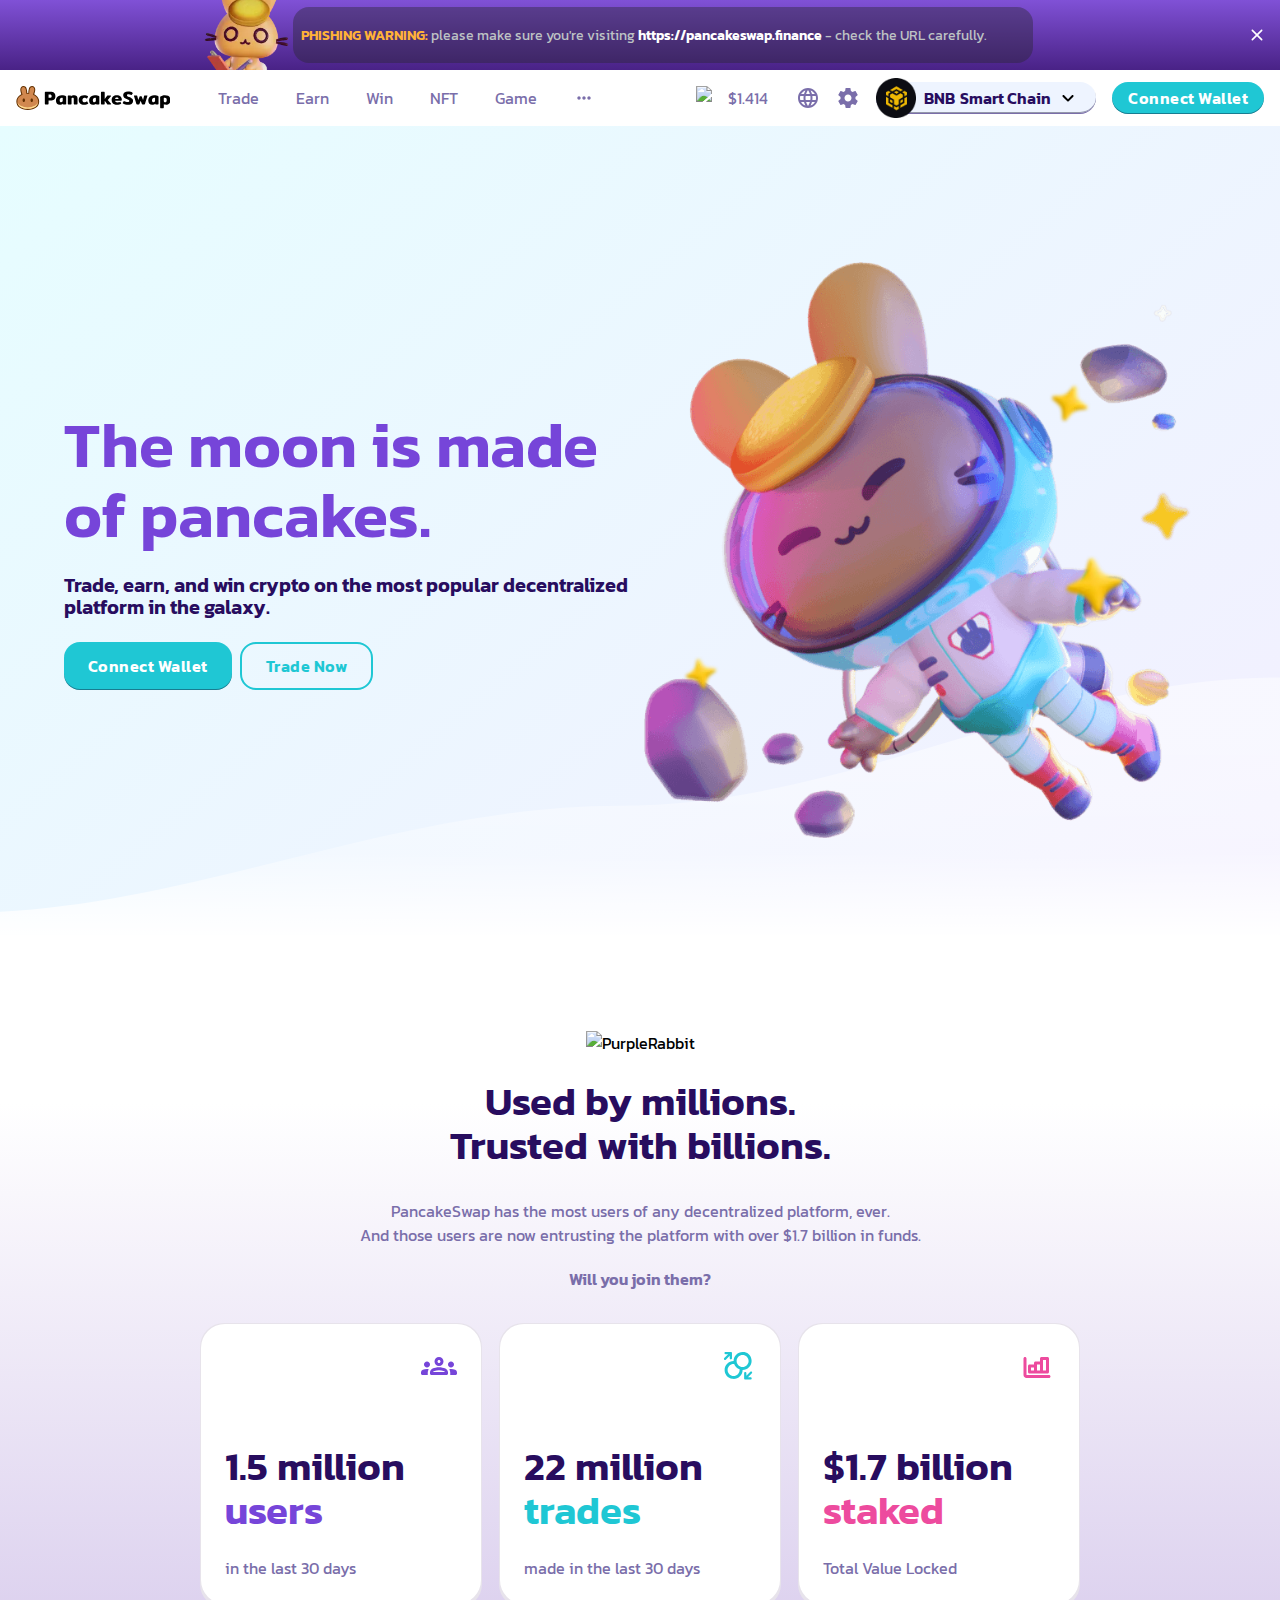
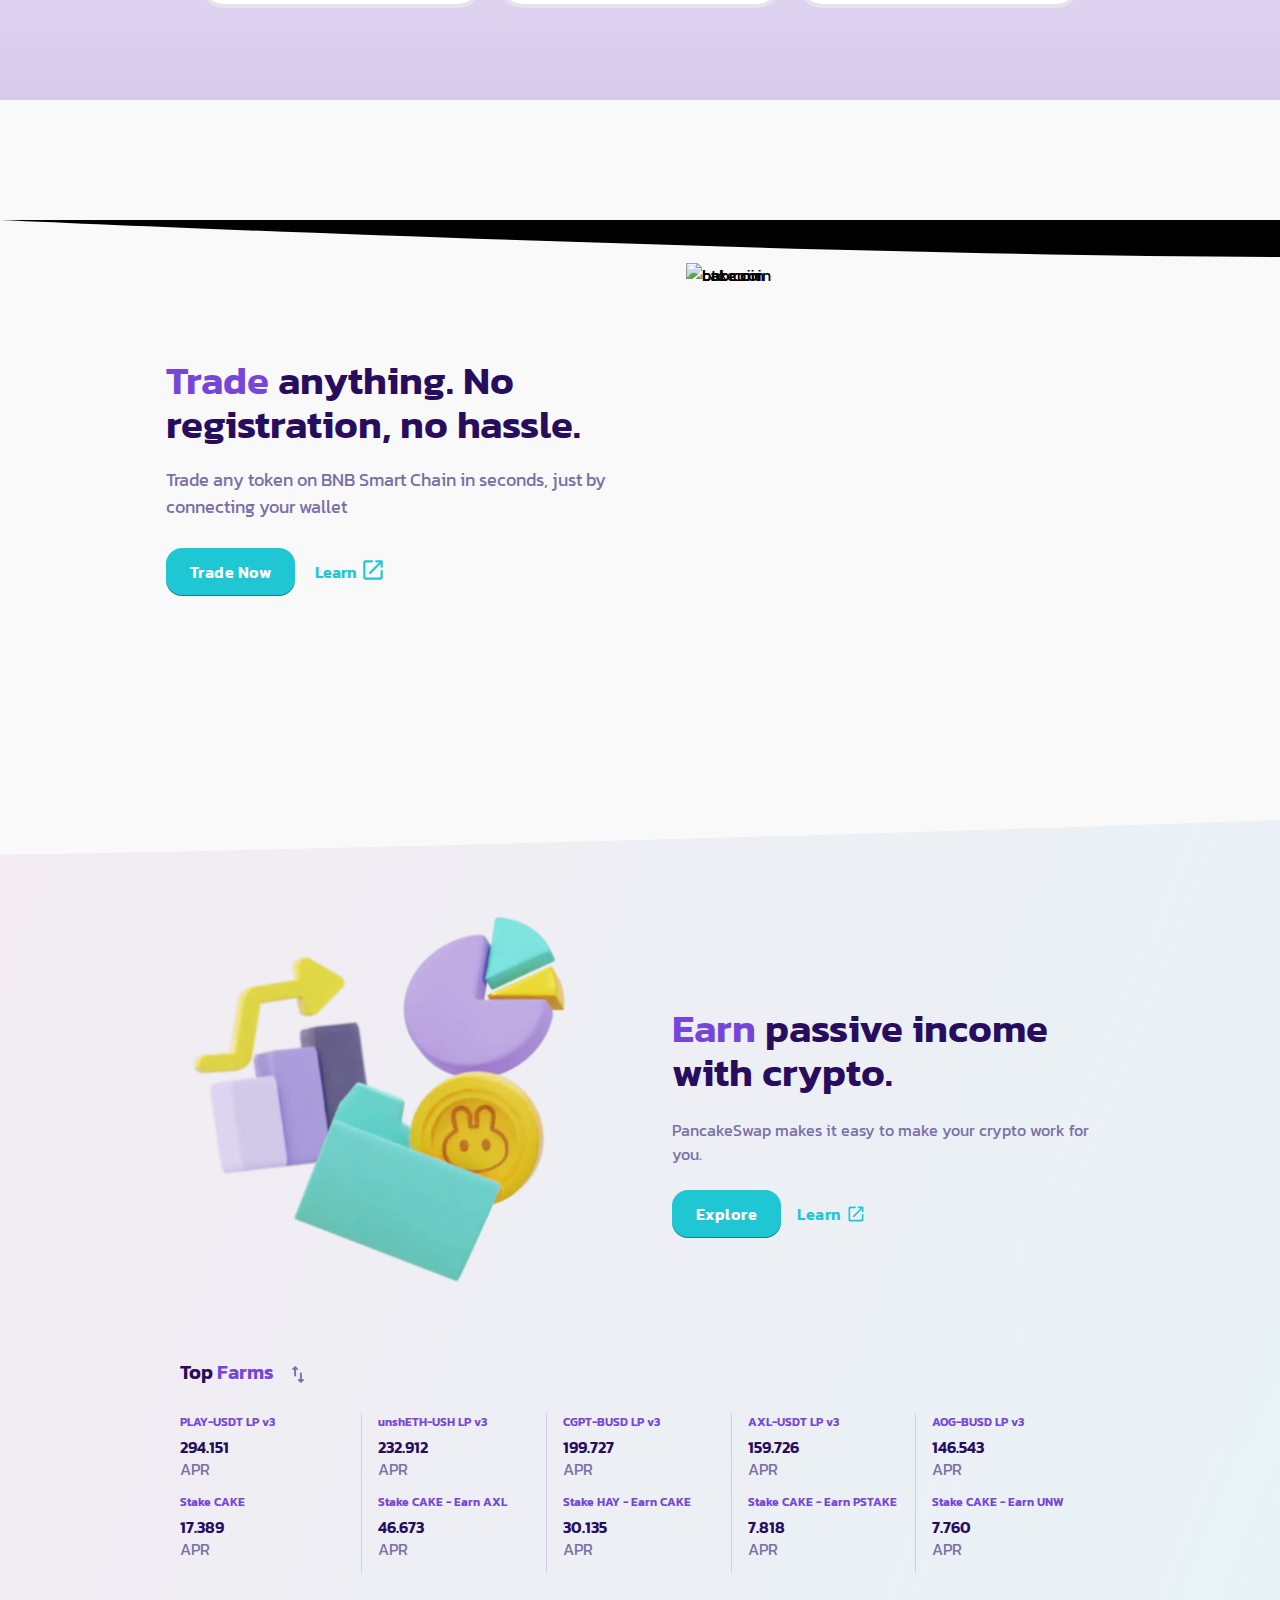
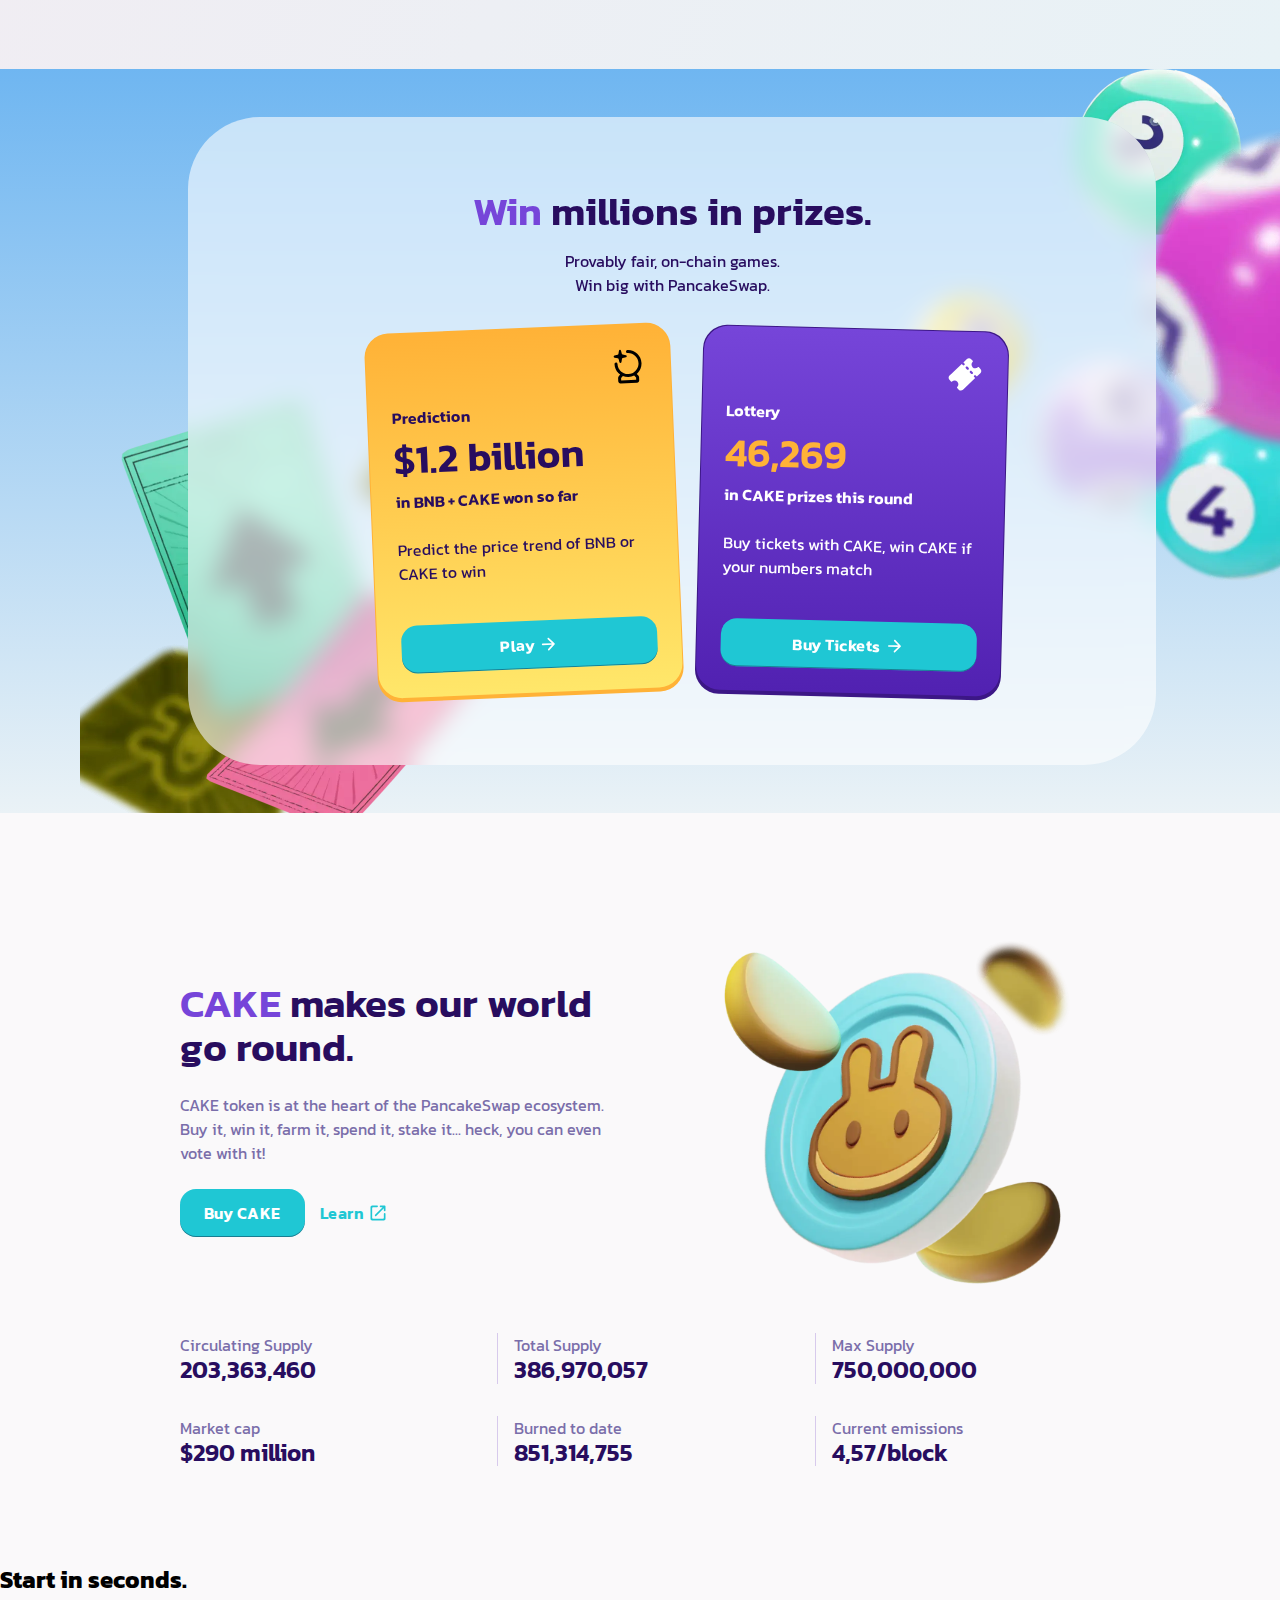
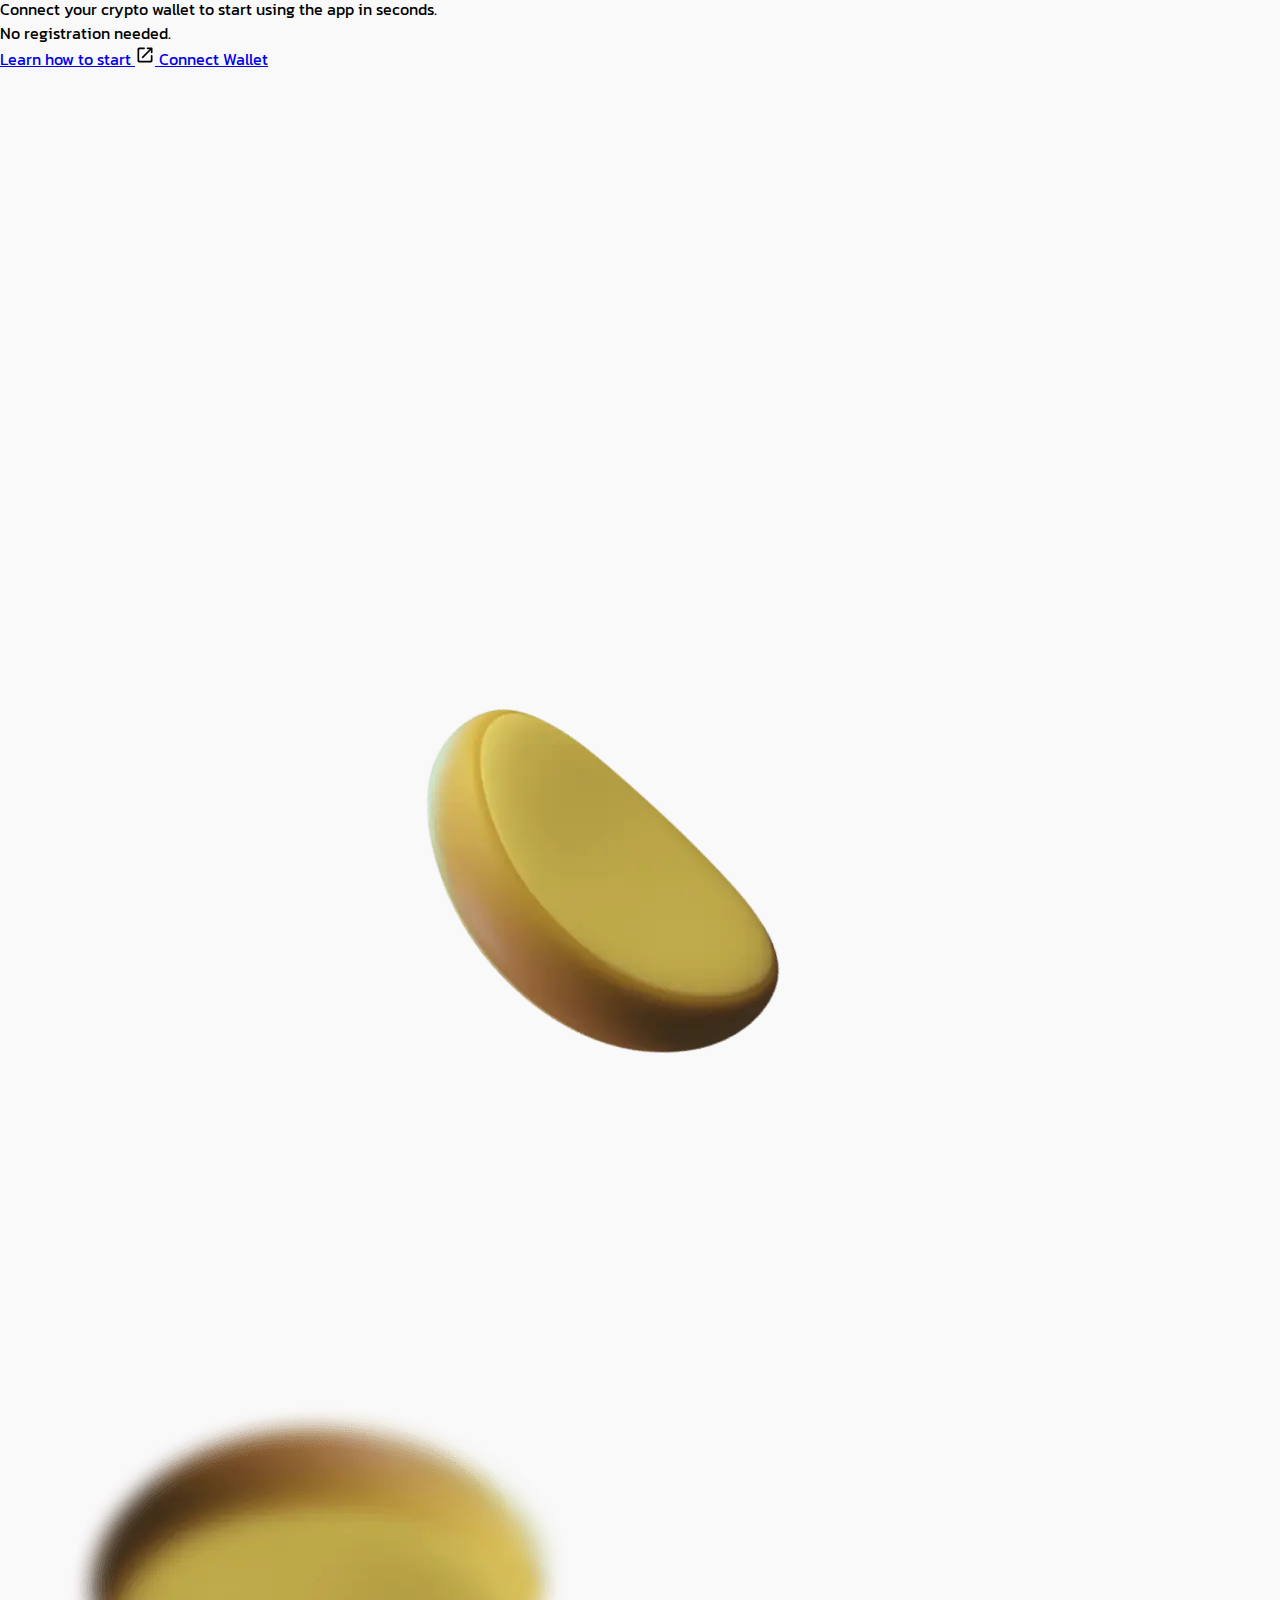
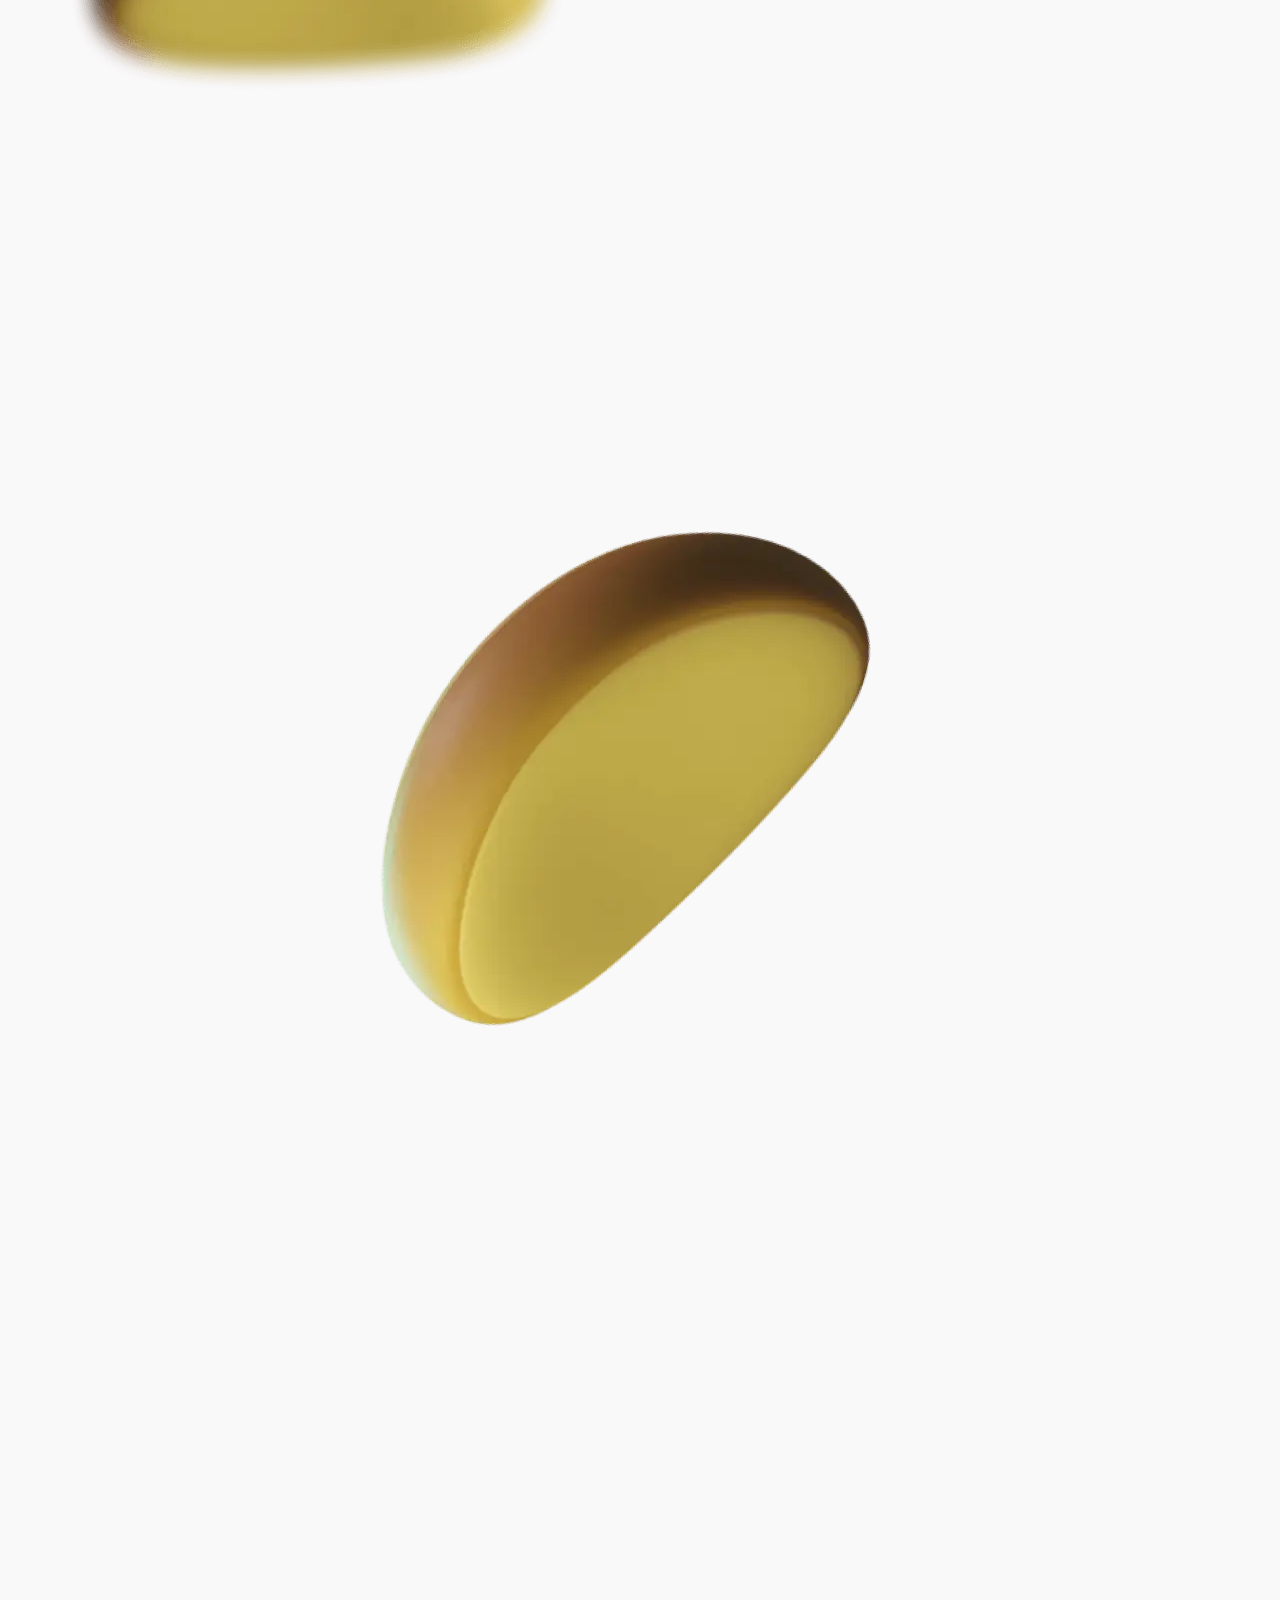
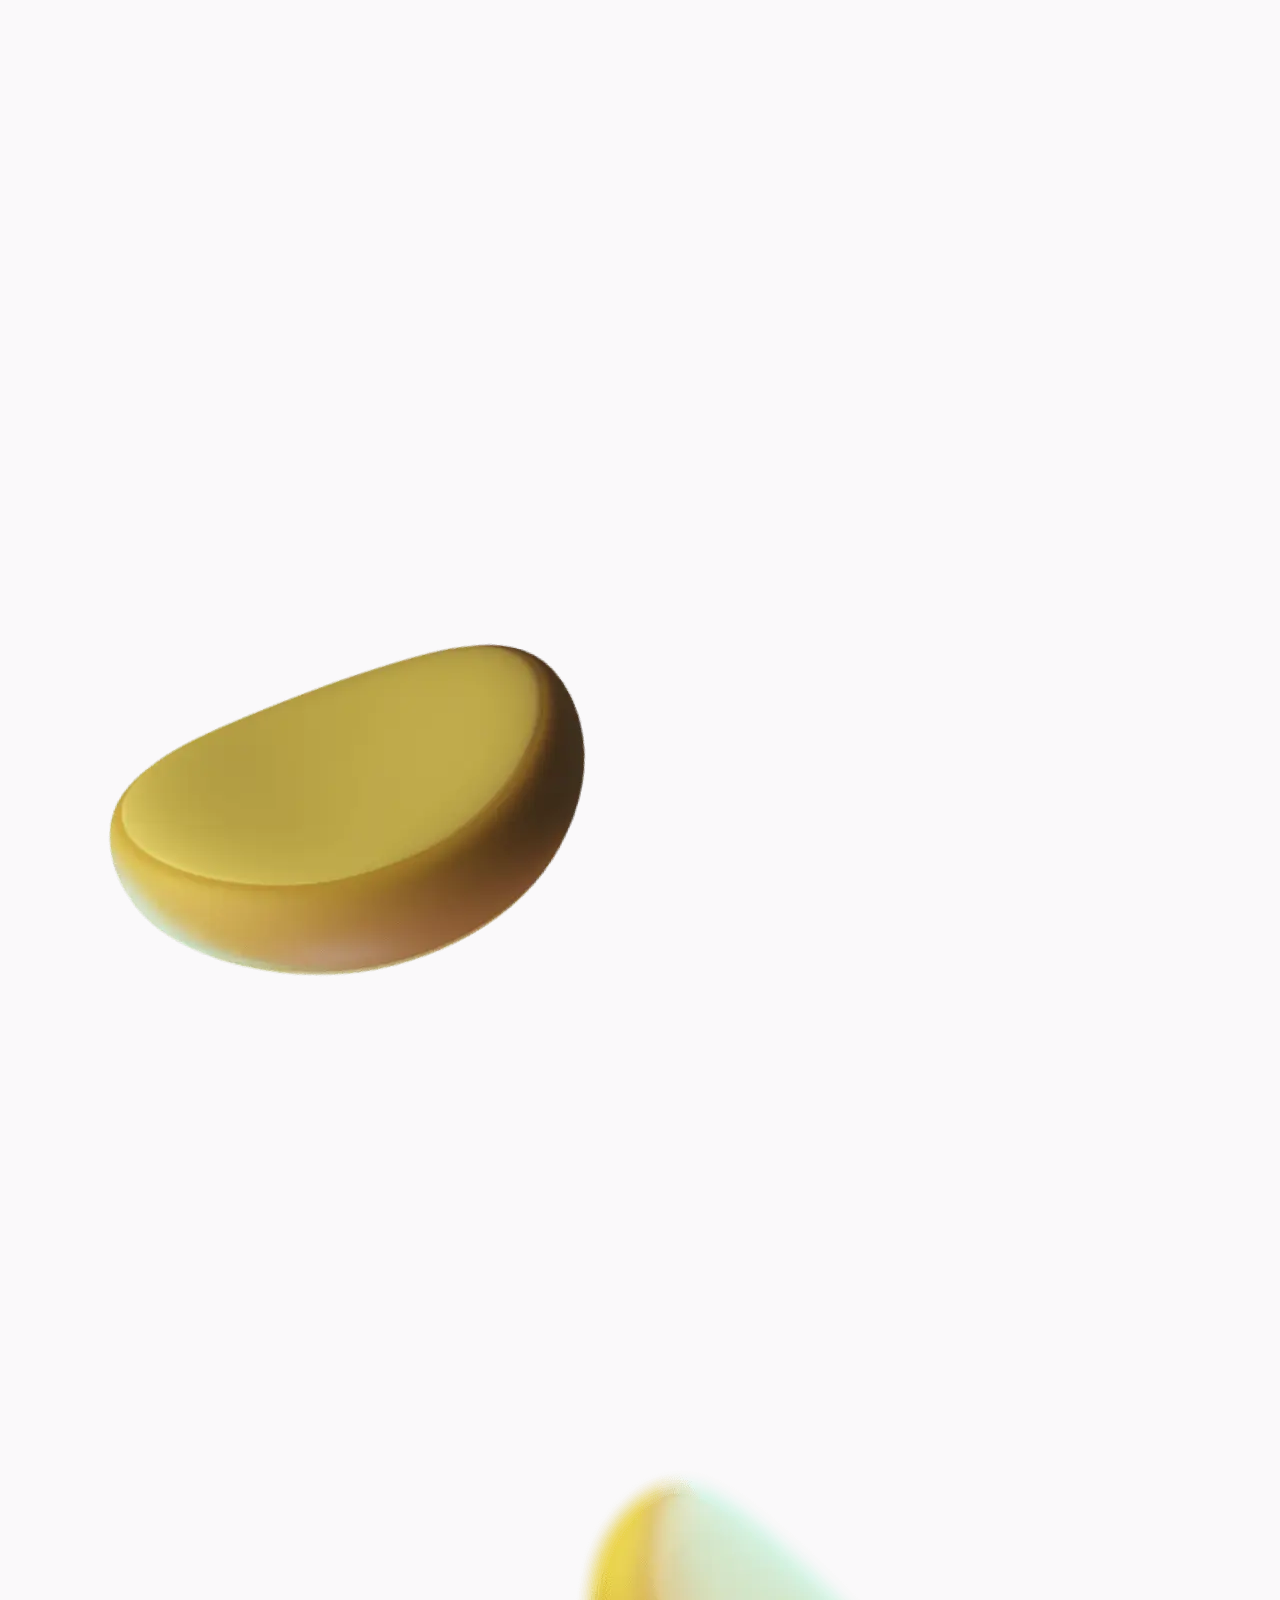
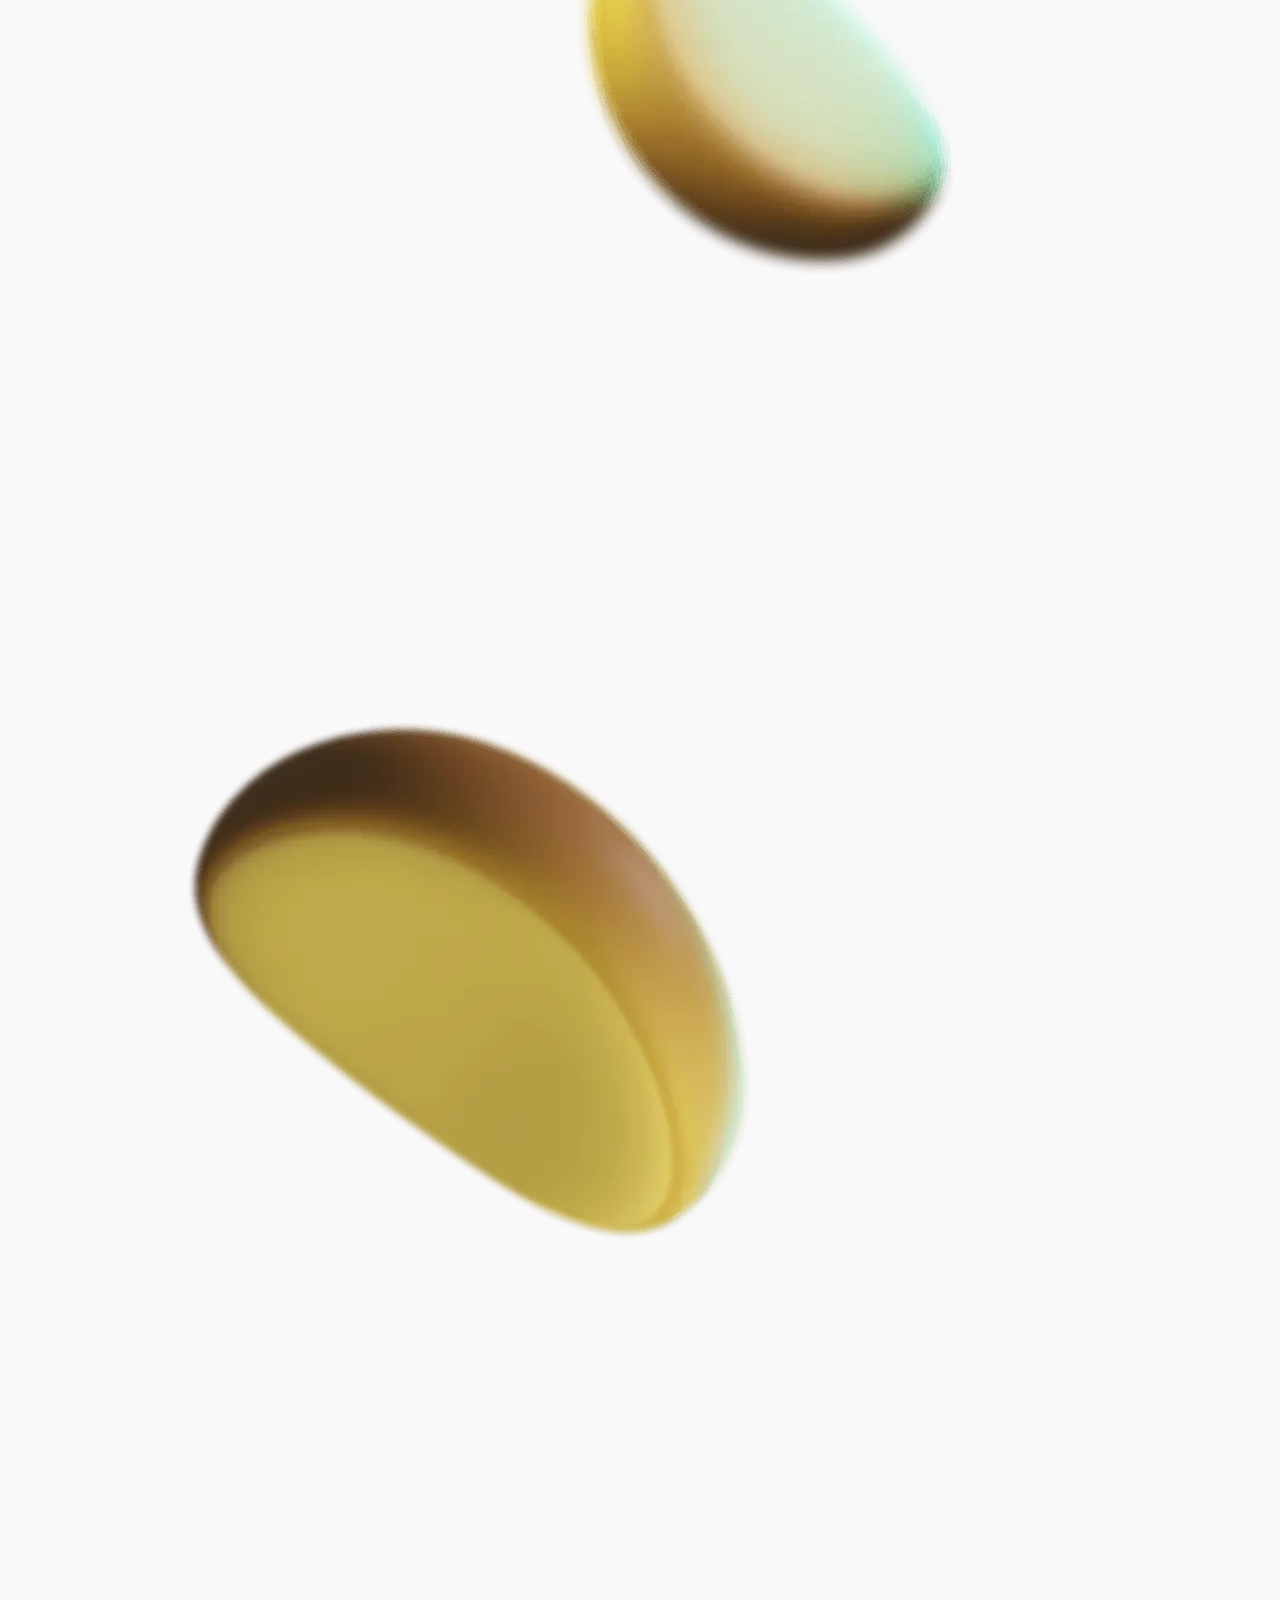
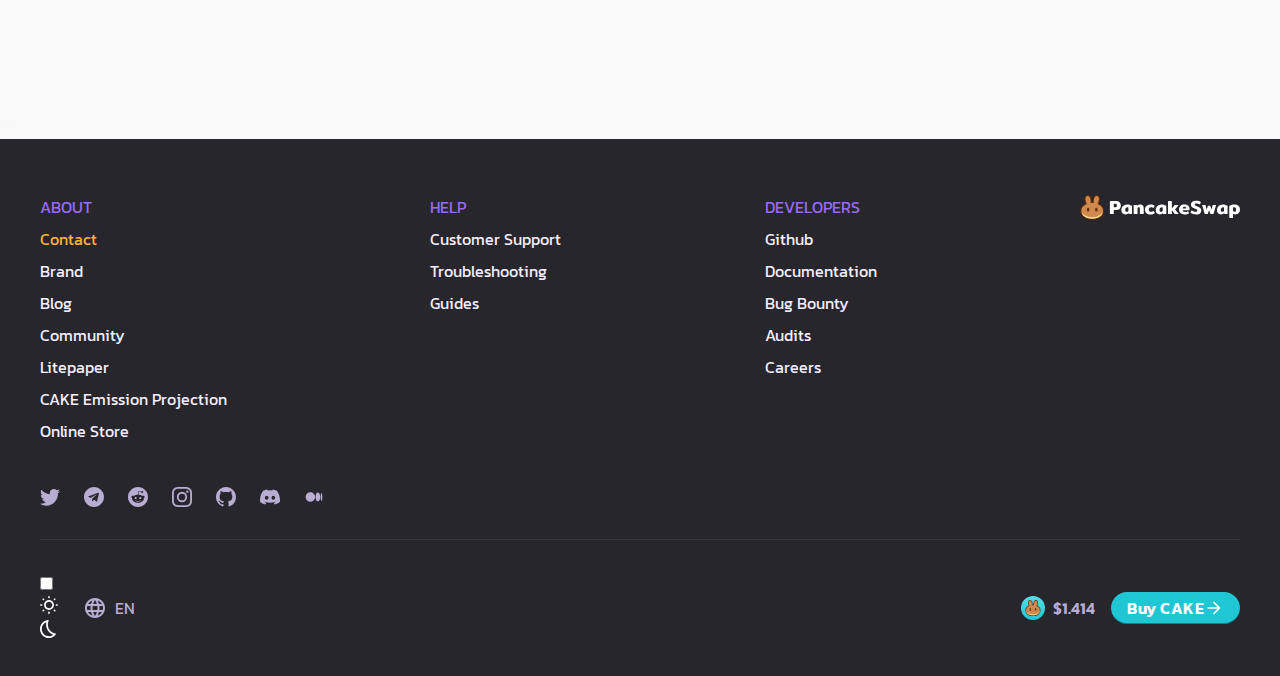
==== commit 8c8c1418: "feat: navbar sticky.js, fixed mobile and phishing glitches" ====
--- a/index.html
+++ b/index.html
@@ -2664,5 +2664,6 @@
     <script src="./script/crypto-switch.js"></script>
     <script src="./script/counter.js"></script>
     <script src="./script/phishing-warning.js"></script>
+    <script src="./script/navbar-sticky.js"></script>
   </body>
 </html>
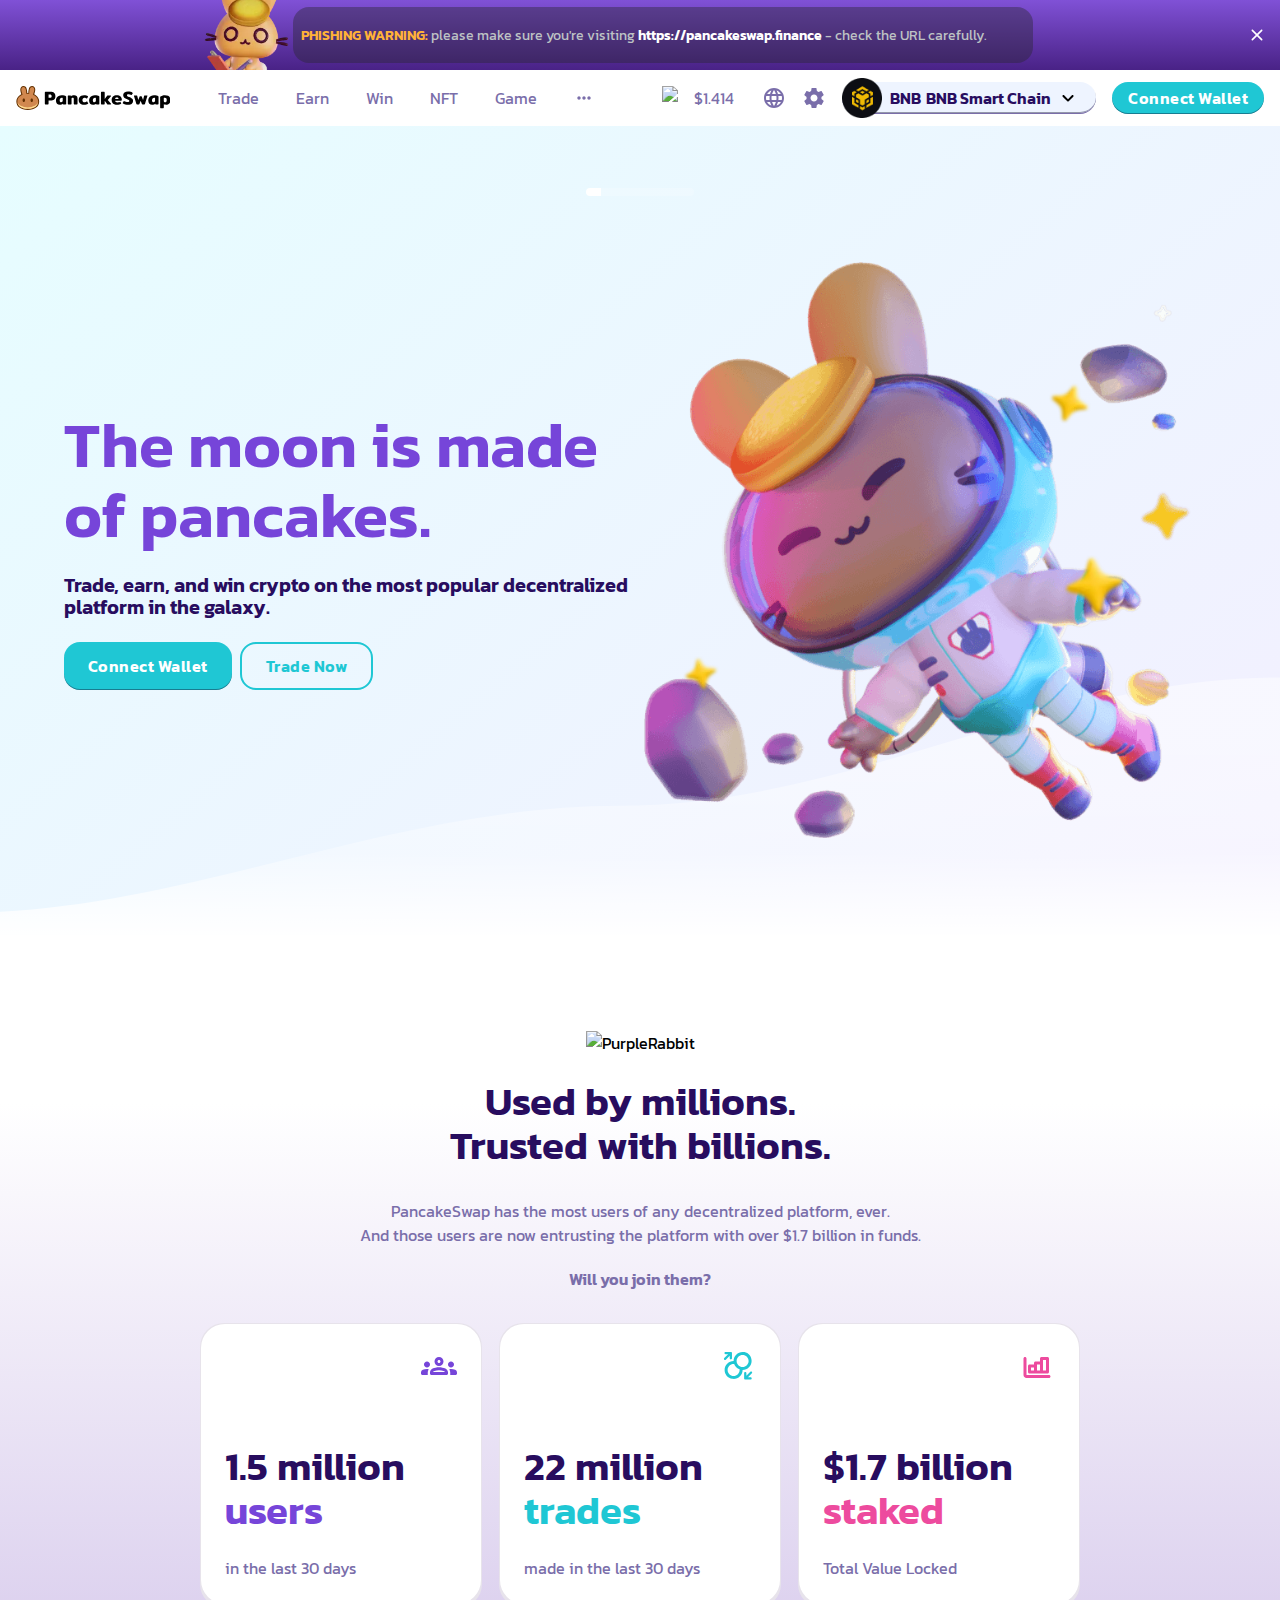
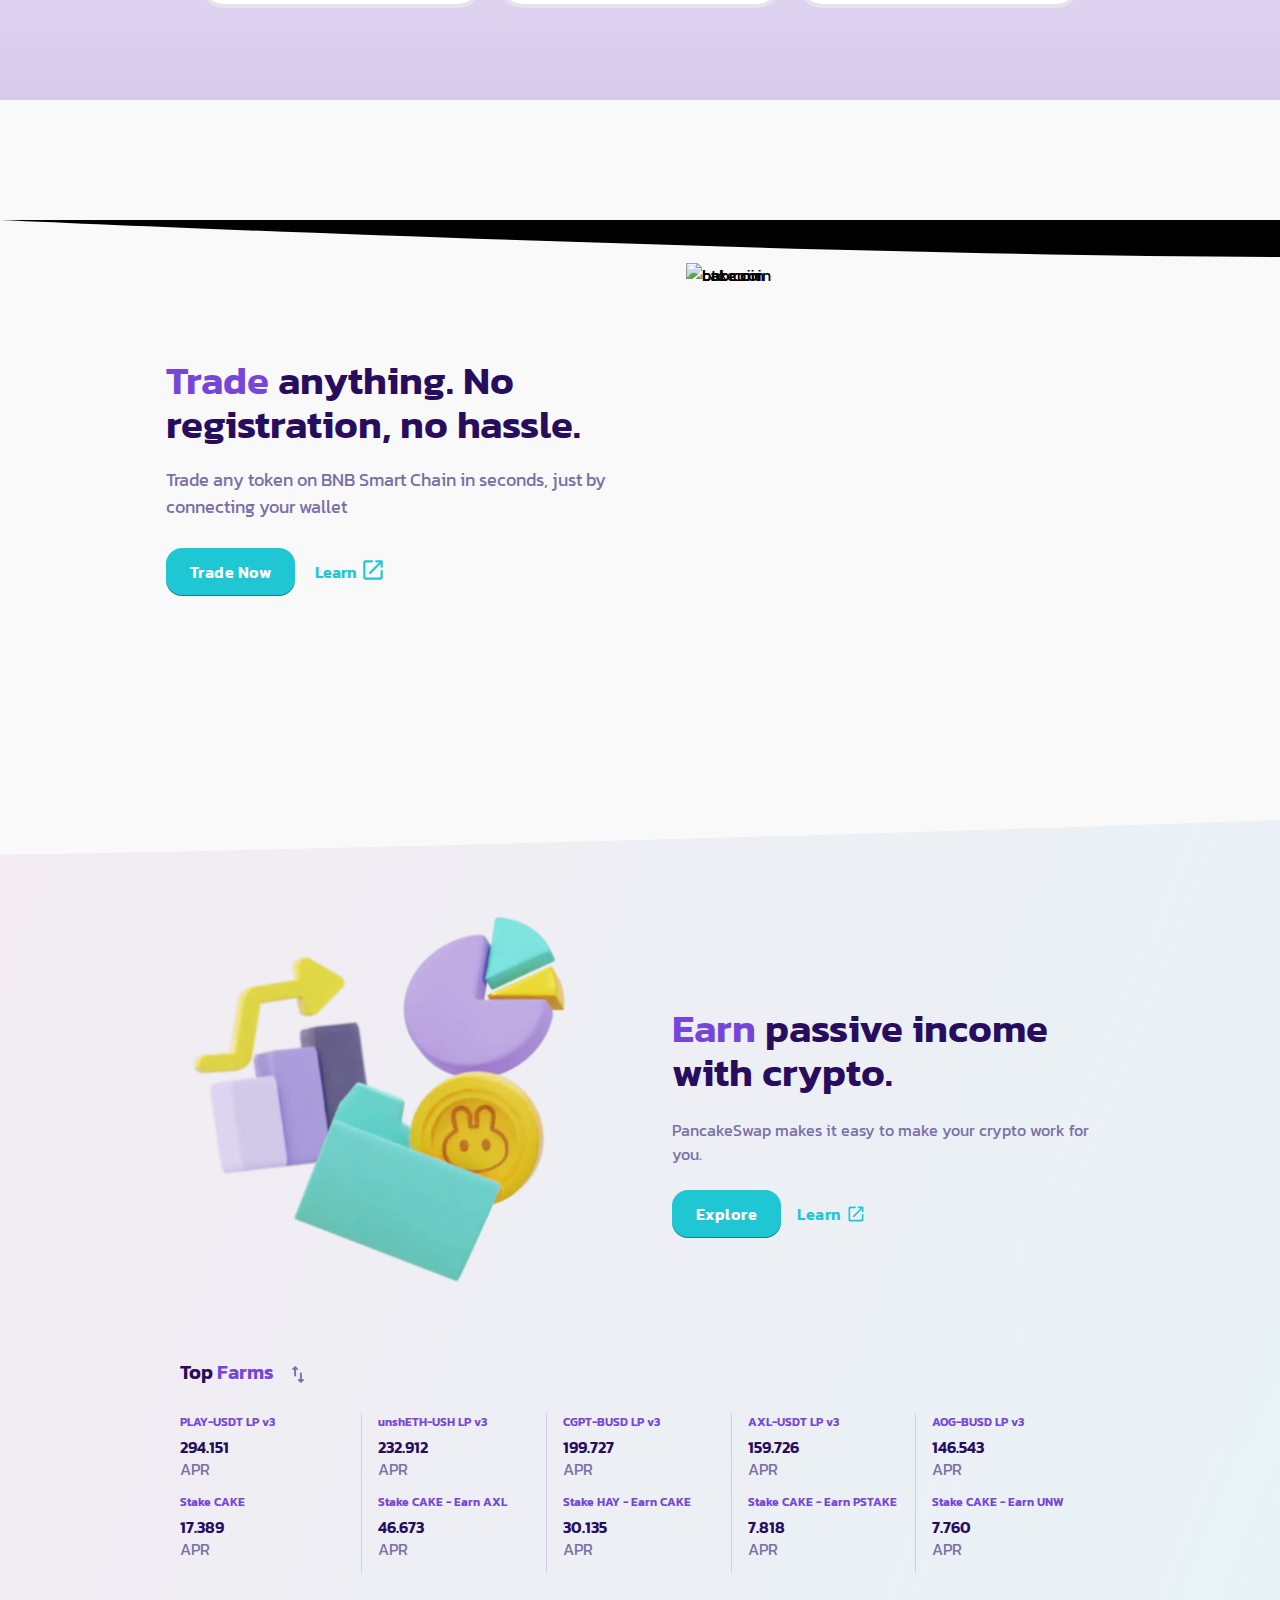
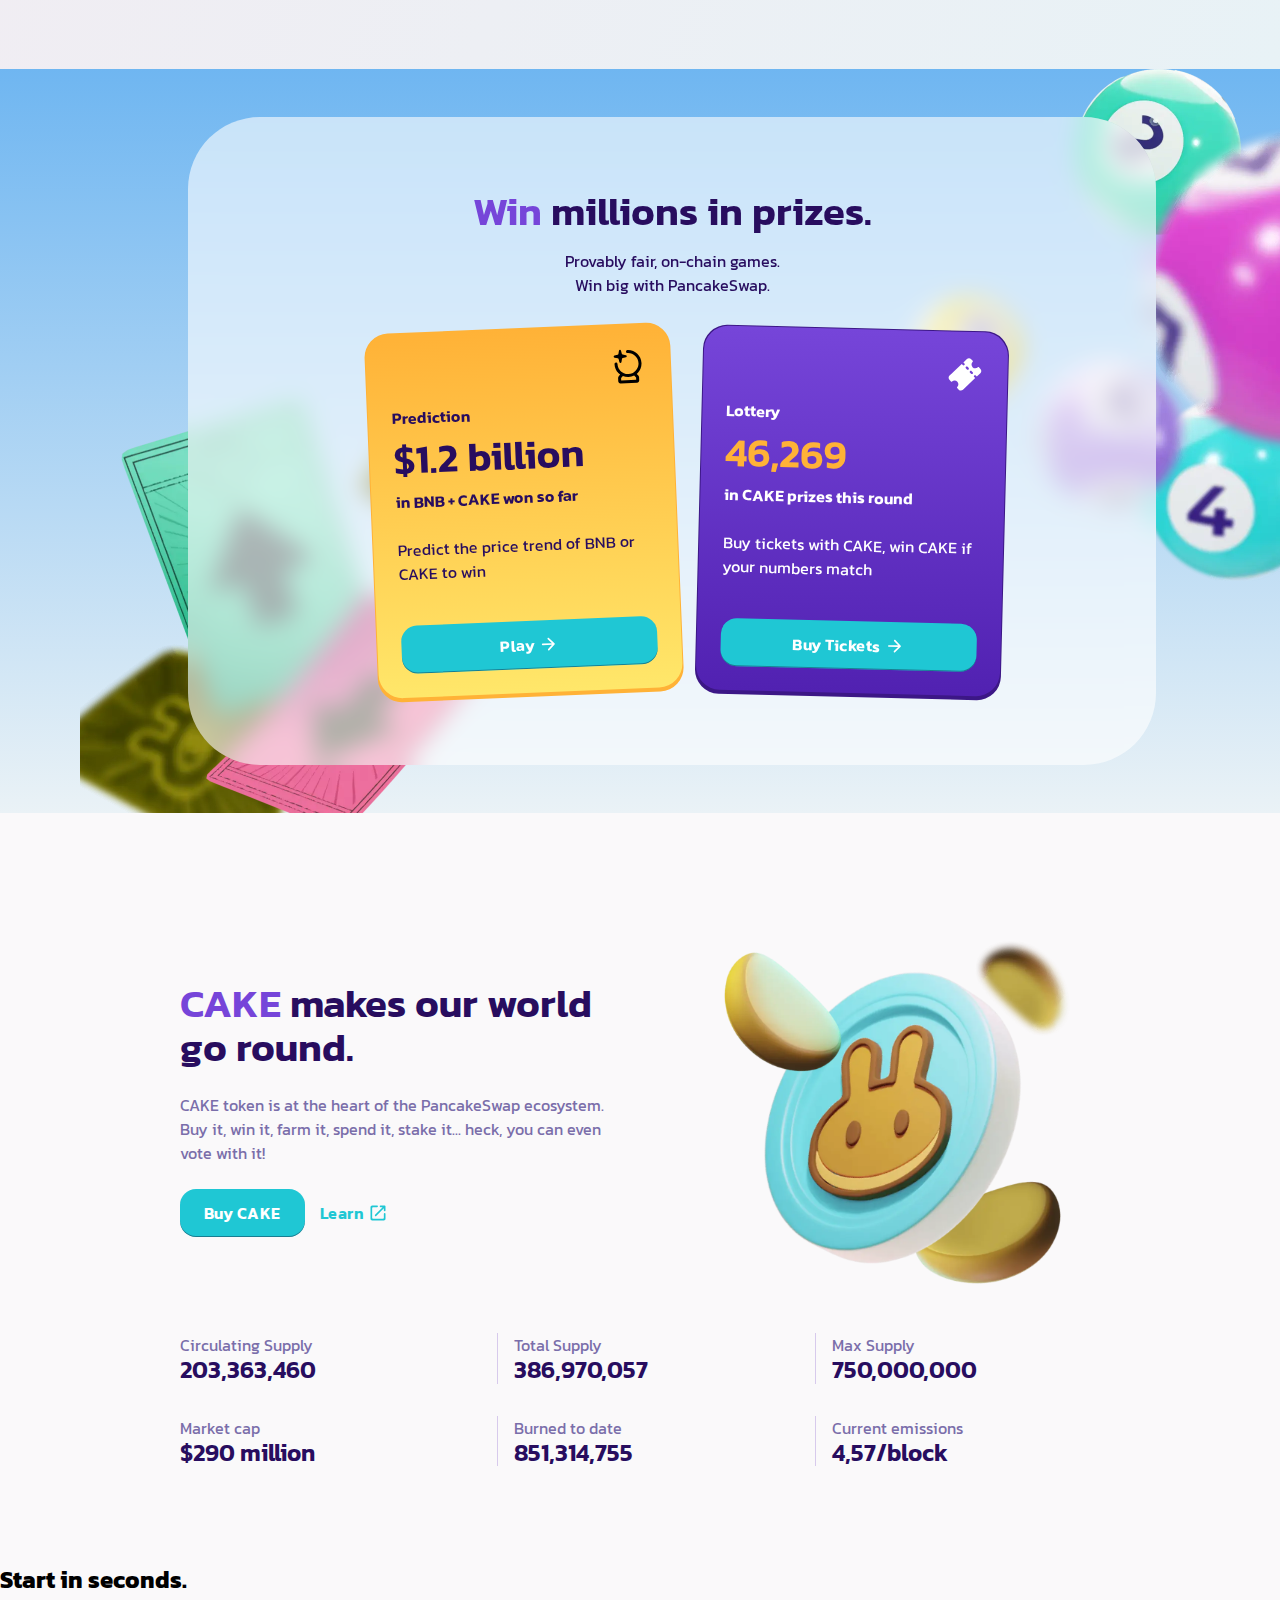
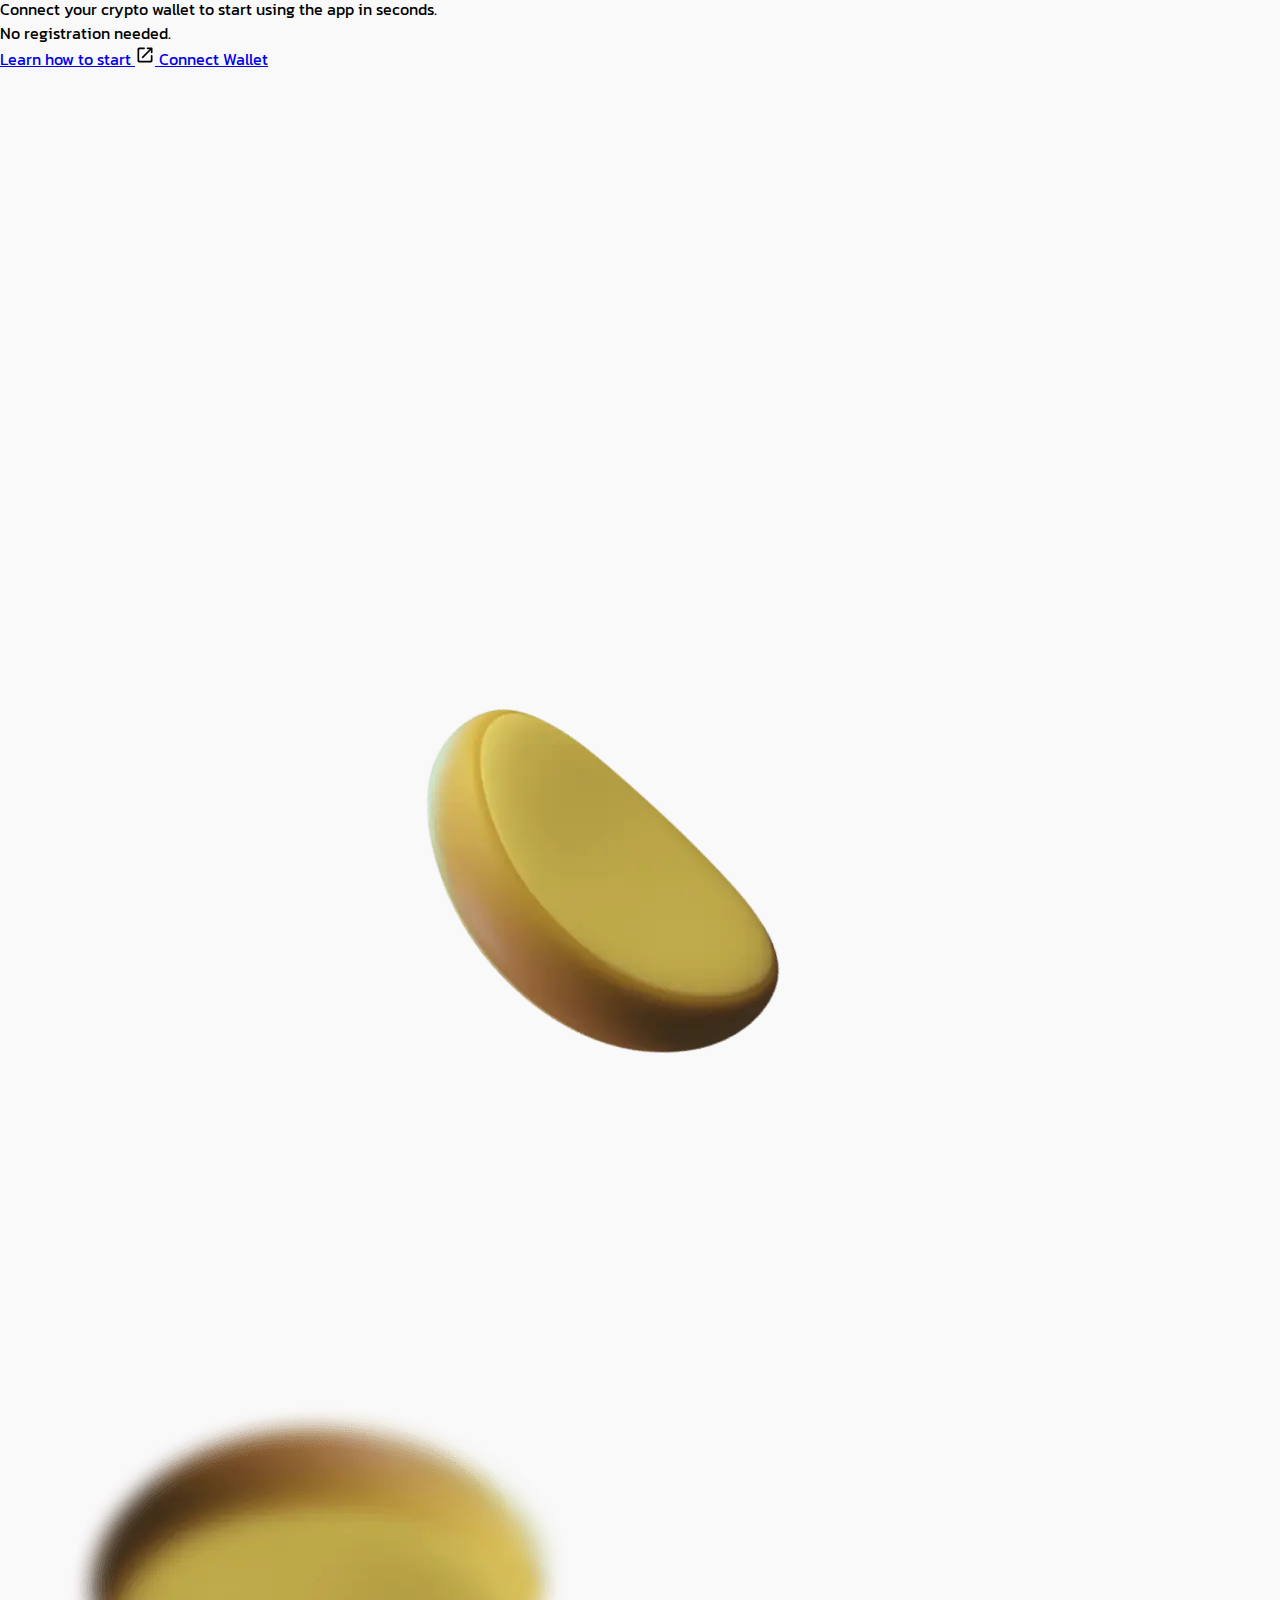
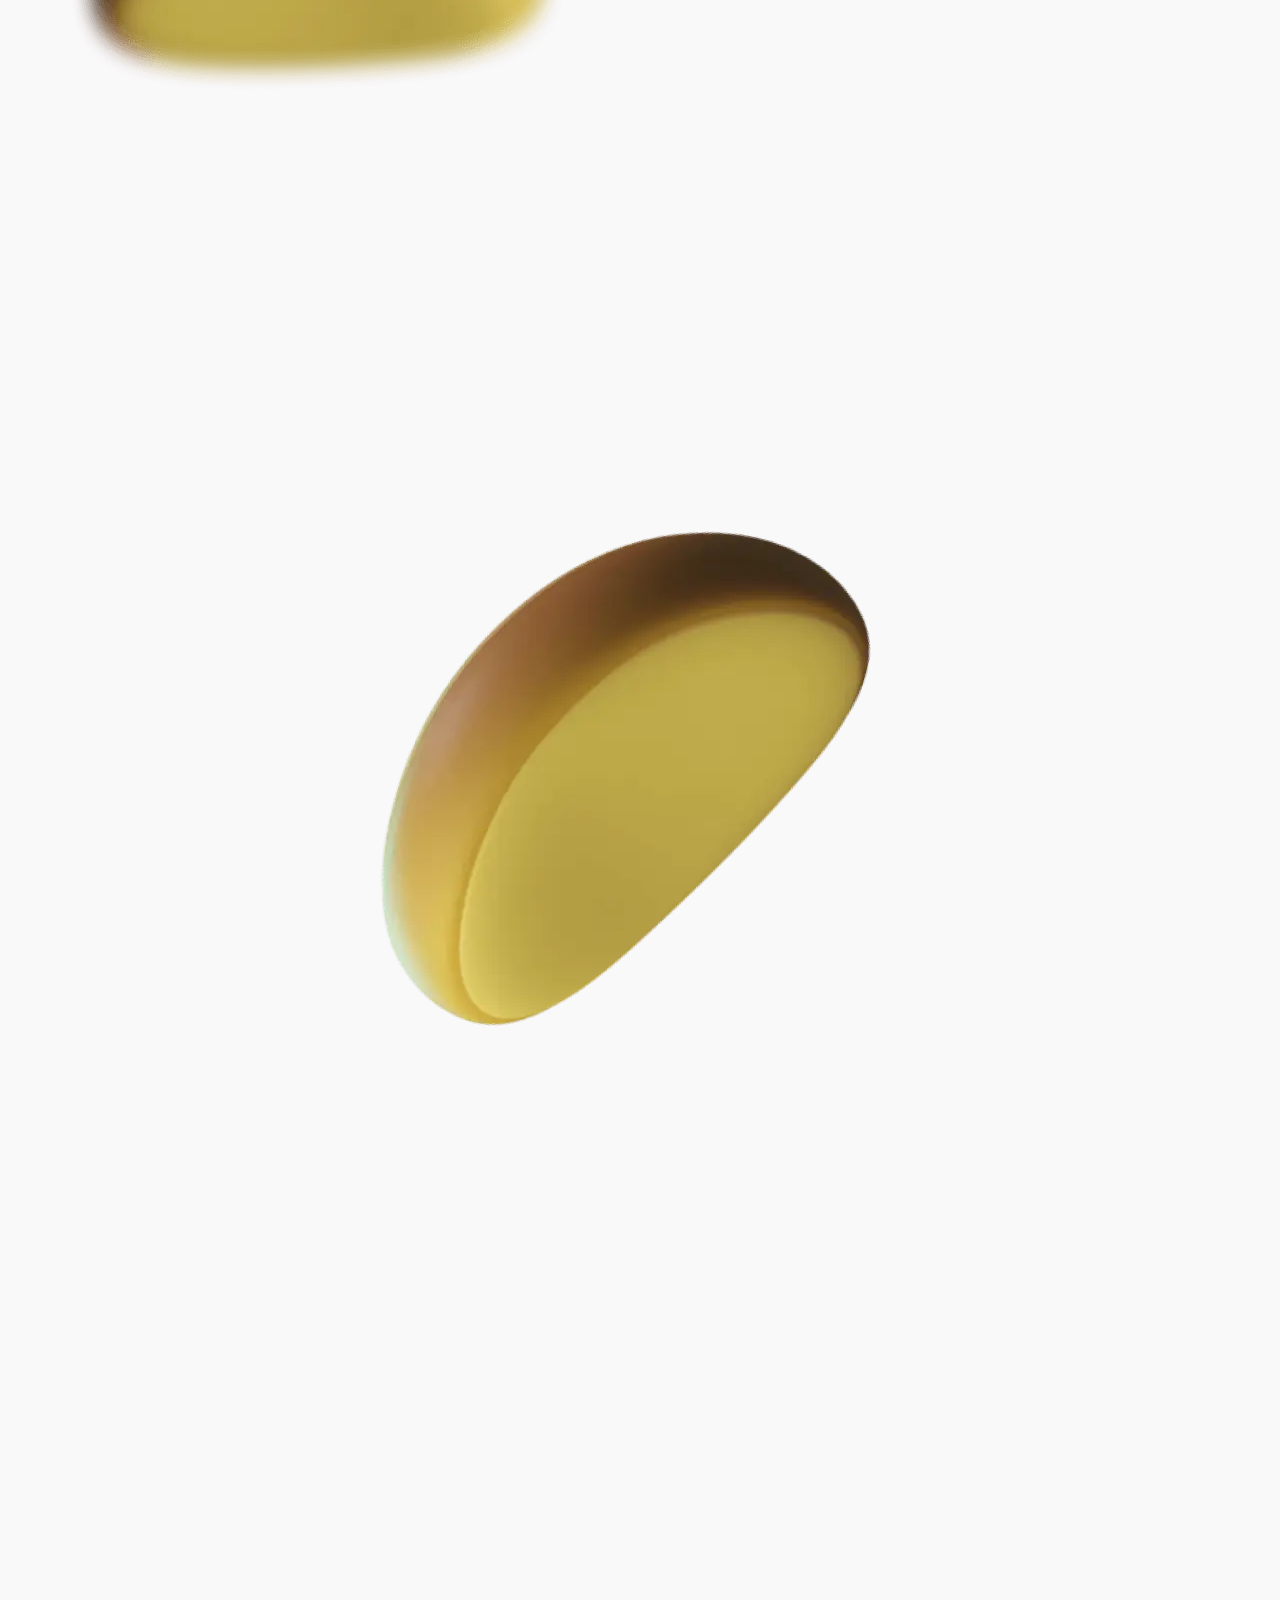
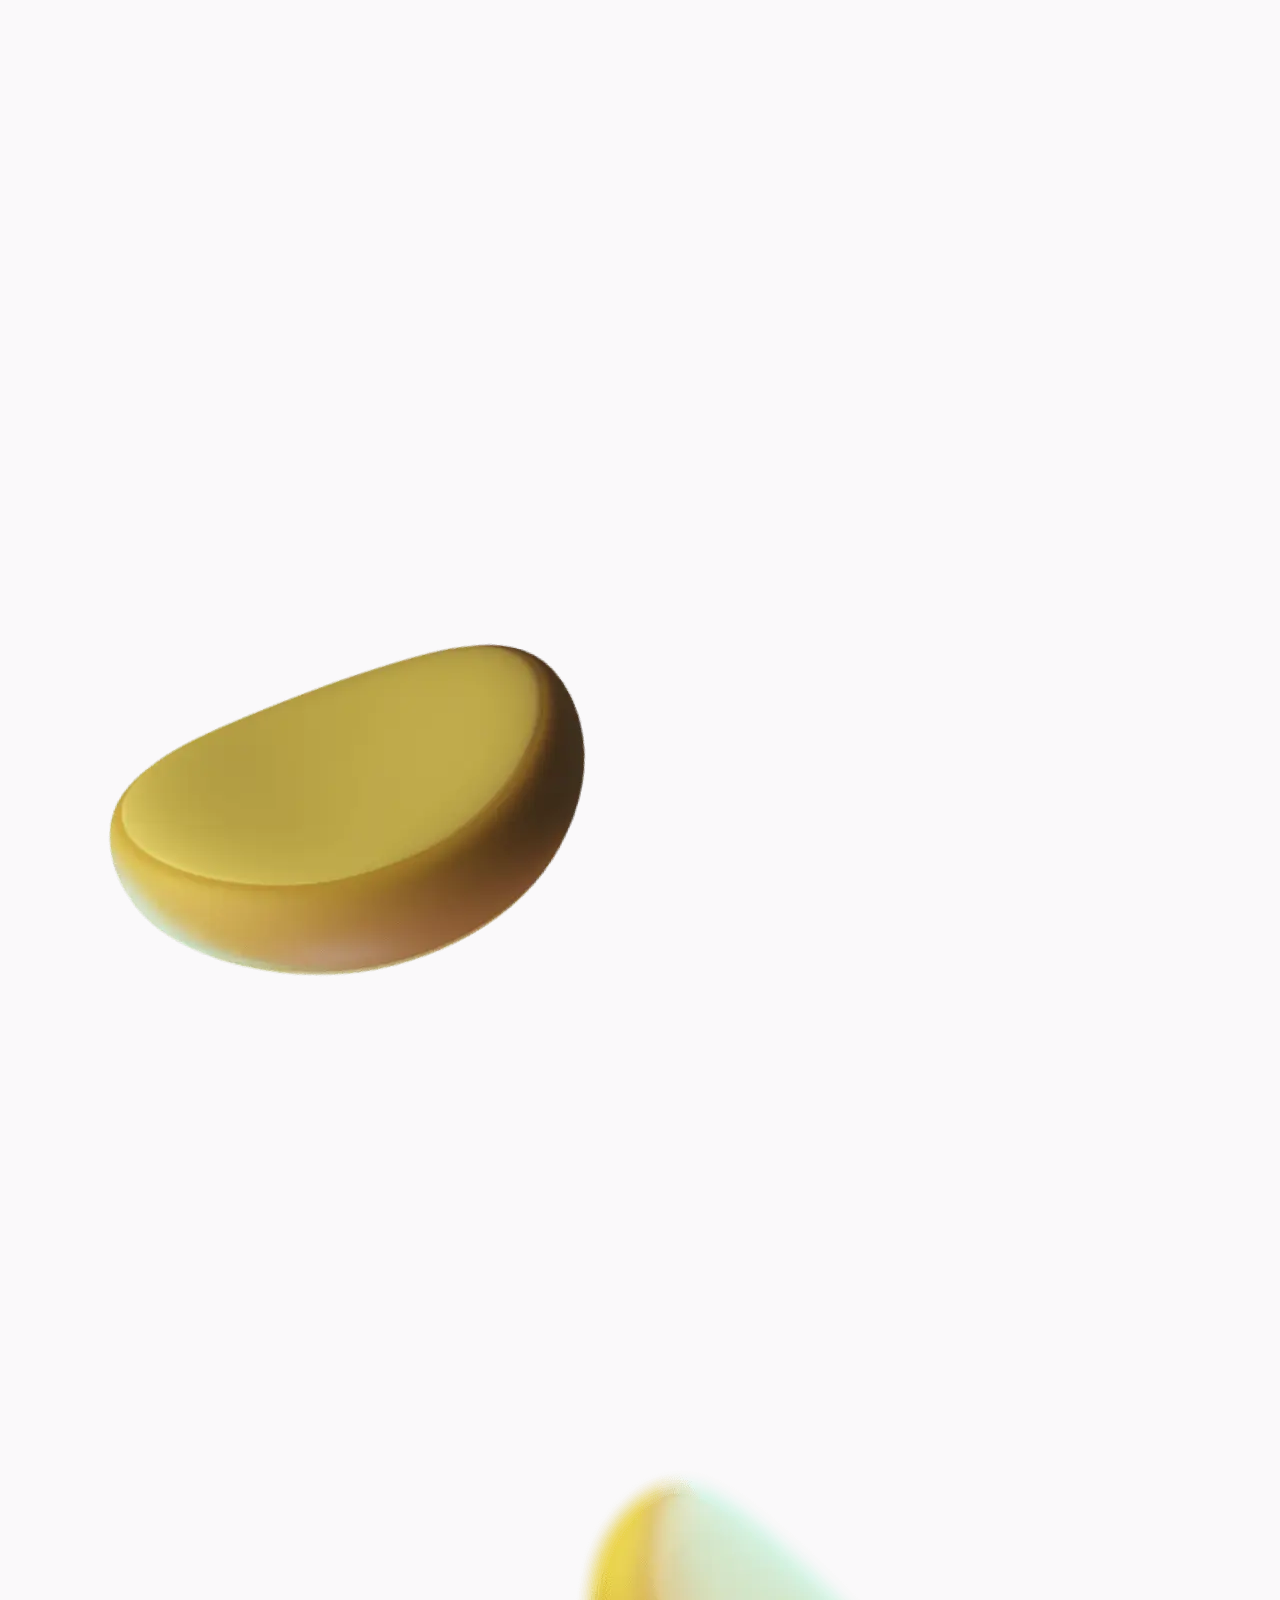
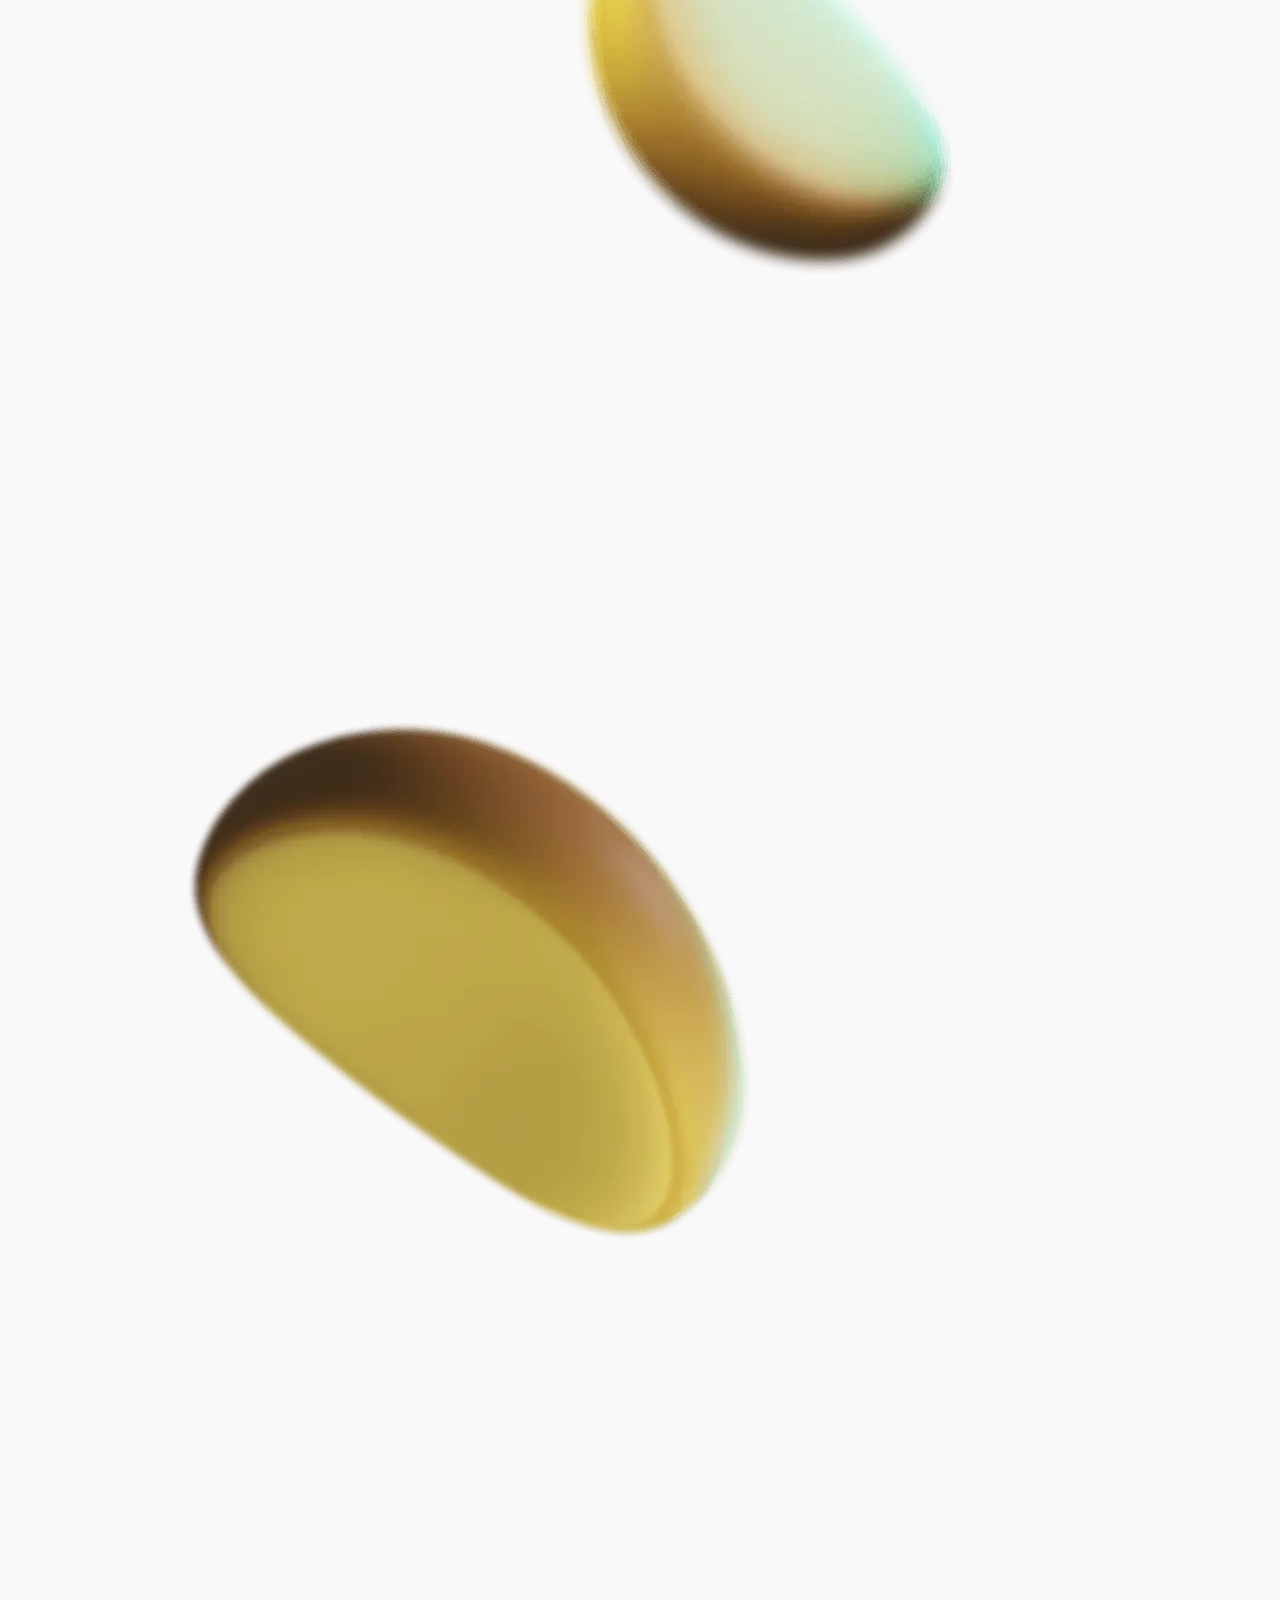
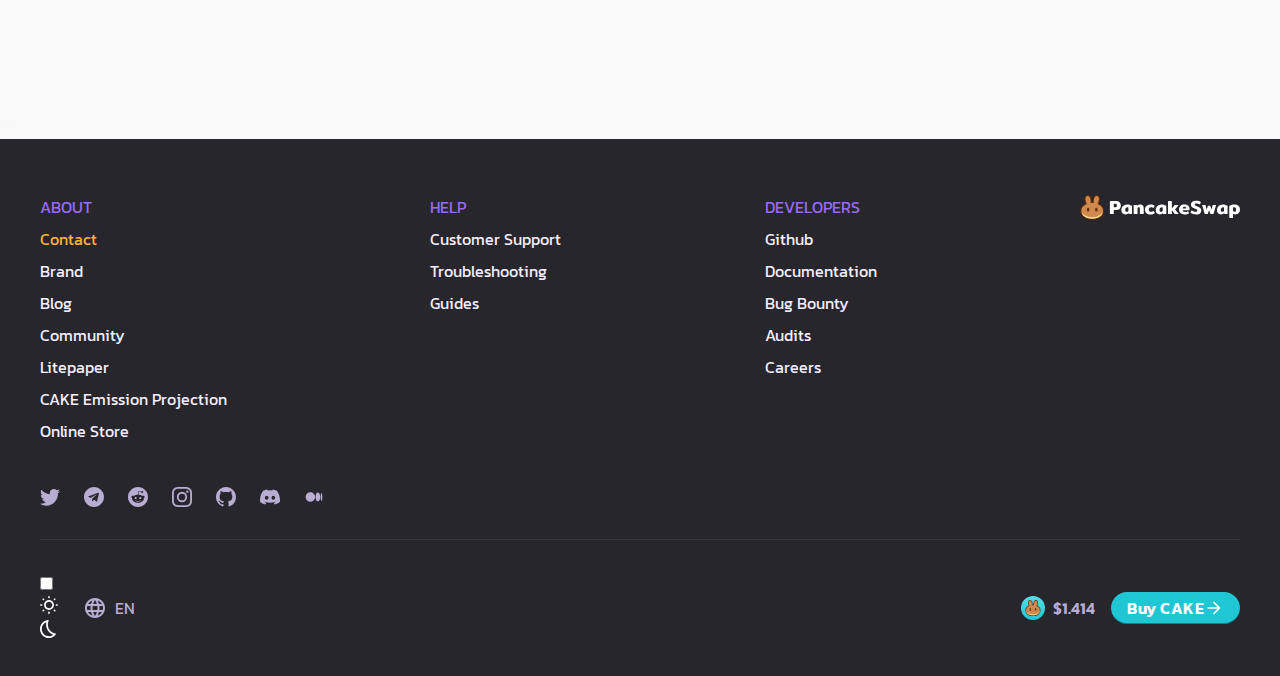
==== commit 34f5ab63: "Merge pull request #44 from NicolaPisani/feature/phising-warning-query" ====
--- a/index.html
+++ b/index.html
@@ -477,54 +477,56 @@
 
           <div class="bnb-smart-chain">
             <div class="dropdown">
-              <a class="dropdownbtn__link" href="#" role="button">
-                <img
-                  src="./assets/images/wallets/web-chain.png"
-                  alt="cubo-portal"
-                />
-                <span class="sx-block">BNB</span>
-                <!--//TO REFACTOR -->
-                <span class="lg-block">Smart Chain</span
-                ><!--//TO REFACTOR -->
-                <svg
-                  xmlns:xlink="http://www.w3.org/1999/xlink"
-                  viewBox="0 0 24 24"
-                  color="text"
-                  width="24"
-                  xmlns="http://www.w3.org/2000/svg"
-                  class="sc-4ba21b47-0 IIbzK"
-                  height="24"
-                >
-                  <path
-                    d="M8.11997 9.29006L12 13.1701L15.88 9.29006C16.27 8.90006 16.9 8.90006 17.29 9.29006C17.68 9.68006 17.68 10.3101 17.29 10.7001L12.7 15.2901C12.31 15.6801 11.68 15.6801 11.29 15.2901L6.69997 10.7001C6.30997 10.3101 6.30997 9.68006 6.69997 9.29006C7.08997 8.91006 7.72997 8.90006 8.11997 9.29006Z"
-                  ></path>
-                </svg>
-              </a>
-              <div class="dropdown__content">
-                <span href="#">Select a Network</span>
-                <hr class="my-1" />
-                <a class="bnb" href="#"
-                  ><img
+              <div class="dropdown-bnb">
+                <a class="dropdownbtn__link" href="#" role="button">
+                  <img
                     src="./assets/images/wallets/web-chain.png"
-                    alt=""
-                    srcset=""
+                    alt="cubo-portal"
                   />
-                  BNB Smart Chain</a
-                >
-                <a class="ethereum" href="#"
-                  ><img
-                    src="./assets/images/icons/main/ethereum-hd.png"
-                    alt=""
-                    srcset=""
-                  />Ethereum</a
-                >
-                <a class="aptos" href="#"
-                  ><img
-                    src="./assets/images/wallets/aptos.png"
-                    alt=""
-                    srcset=""
-                  />Aptos</a
-                >
+                  <span class="sx-block">BNB</span>
+                  <!--//TO REFACTOR -->
+                  <span class="lg-block">BNB Smart Chain</span
+                  ><!--//TO REFACTOR -->
+                  <svg
+                    xmlns:xlink="http://www.w3.org/1999/xlink"
+                    viewBox="0 0 24 24"
+                    color="text"
+                    width="24"
+                    xmlns="http://www.w3.org/2000/svg"
+                    class="sc-4ba21b47-0 IIbzK"
+                    height="24"
+                  >
+                    <path
+                      d="M8.11997 9.29006L12 13.1701L15.88 9.29006C16.27 8.90006 16.9 8.90006 17.29 9.29006C17.68 9.68006 17.68 10.3101 17.29 10.7001L12.7 15.2901C12.31 15.6801 11.68 15.6801 11.29 15.2901L6.69997 10.7001C6.30997 10.3101 6.30997 9.68006 6.69997 9.29006C7.08997 8.91006 7.72997 8.90006 8.11997 9.29006Z"
+                    ></path>
+                  </svg>
+                </a>
+                <div class="dropdown__content">
+                  <span href="#">Select a Network</span>
+                  <hr class="my-1" />
+                  <a class="bnb" href="#"
+                    ><img
+                      src="./assets/images/wallets/web-chain.png"
+                      alt=""
+                      srcset=""
+                    />
+                    BNB Smart Chain</a
+                  >
+                  <a class="ethereum" href="#"
+                    ><img
+                      src="./assets/images/icons/main/ethereum-hd.png"
+                      alt=""
+                      srcset=""
+                    />Ethereum</a
+                  >
+                  <a class="aptos" href="#"
+                    ><img
+                      src="./assets/images/wallets/aptos.png"
+                      alt=""
+                      srcset=""
+                    />Aptos</a
+                  >
+                </div>
               </div>
             </div>
           </div>
@@ -2660,10 +2662,27 @@
         </div>
       </div>
     </footer>
+    <div class="scroll-up">
+      <button class="scroll-up__button">
+        <svg
+          viewBox="0 0 24 24"
+          color="invertedContrast"
+          width="20px"
+          xmlns="http://www.w3.org/2000/svg"
+          class="sc-231a1e38-0 duevIU"
+          style="margin-left: 0px"
+        >
+          <path
+            d="M13 19V7.83001L17.88 12.71C18.27 13.1 18.91 13.1 19.3 12.71C19.69 12.32 19.69 11.69 19.3 11.3L12.71 4.71001C12.32 4.32001 11.69 4.32001 11.3 4.71001L4.69997 11.29C4.30997 11.68 4.30997 12.31 4.69997 12.7C5.08997 13.09 5.71997 13.09 6.10997 12.7L11 7.83001V19C11 19.55 11.45 20 12 20C12.55 20 13 19.55 13 19Z"
+          ></path>
+        </svg>
+      </button>
+    </div>
     <script src="./script/hero-section-carousel.js"></script>
     <script src="./script/crypto-switch.js"></script>
     <script src="./script/counter.js"></script>
-    <script src="./script/phishing-warning.js"></script>
+    <script src="./script/phishing-warning.js" type="module"></script>
     <script src="./script/navbar-sticky.js"></script>
+    <script src="./script/button-scroll.js"></script>
   </body>
 </html>
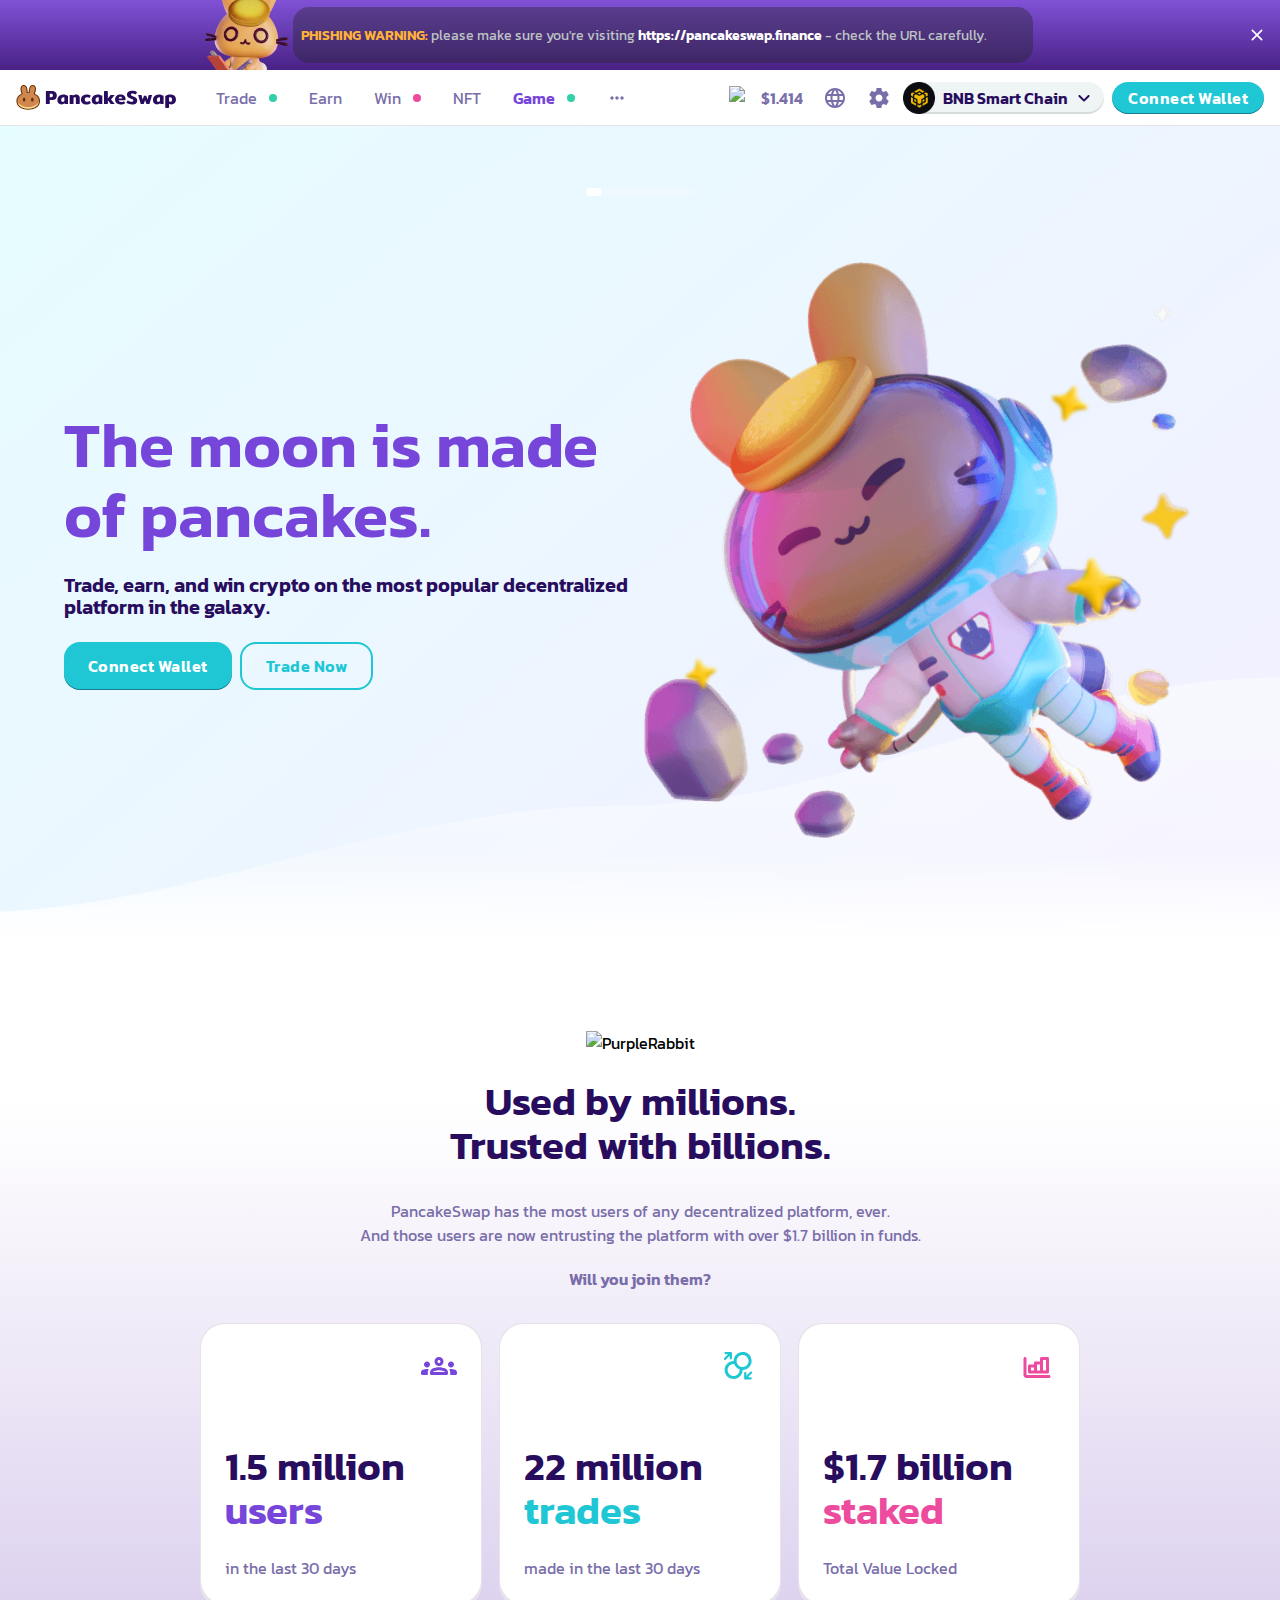
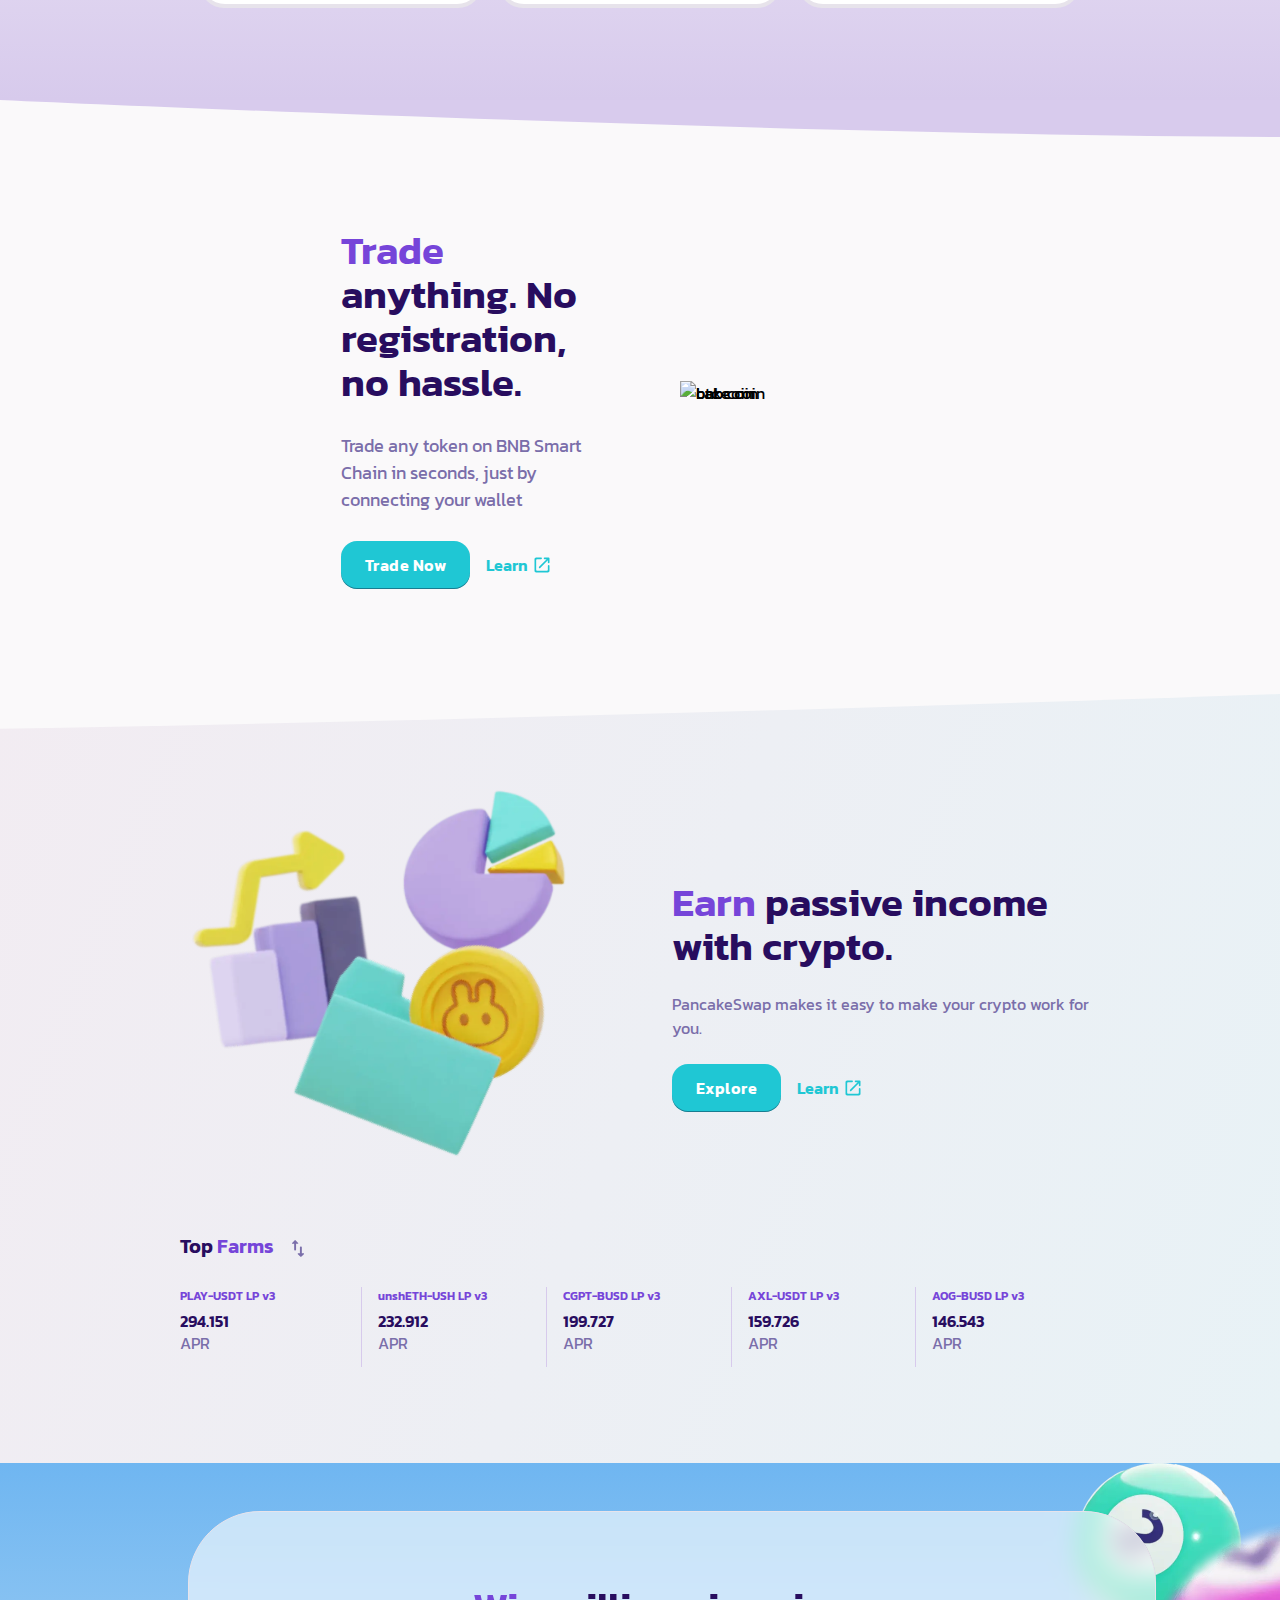
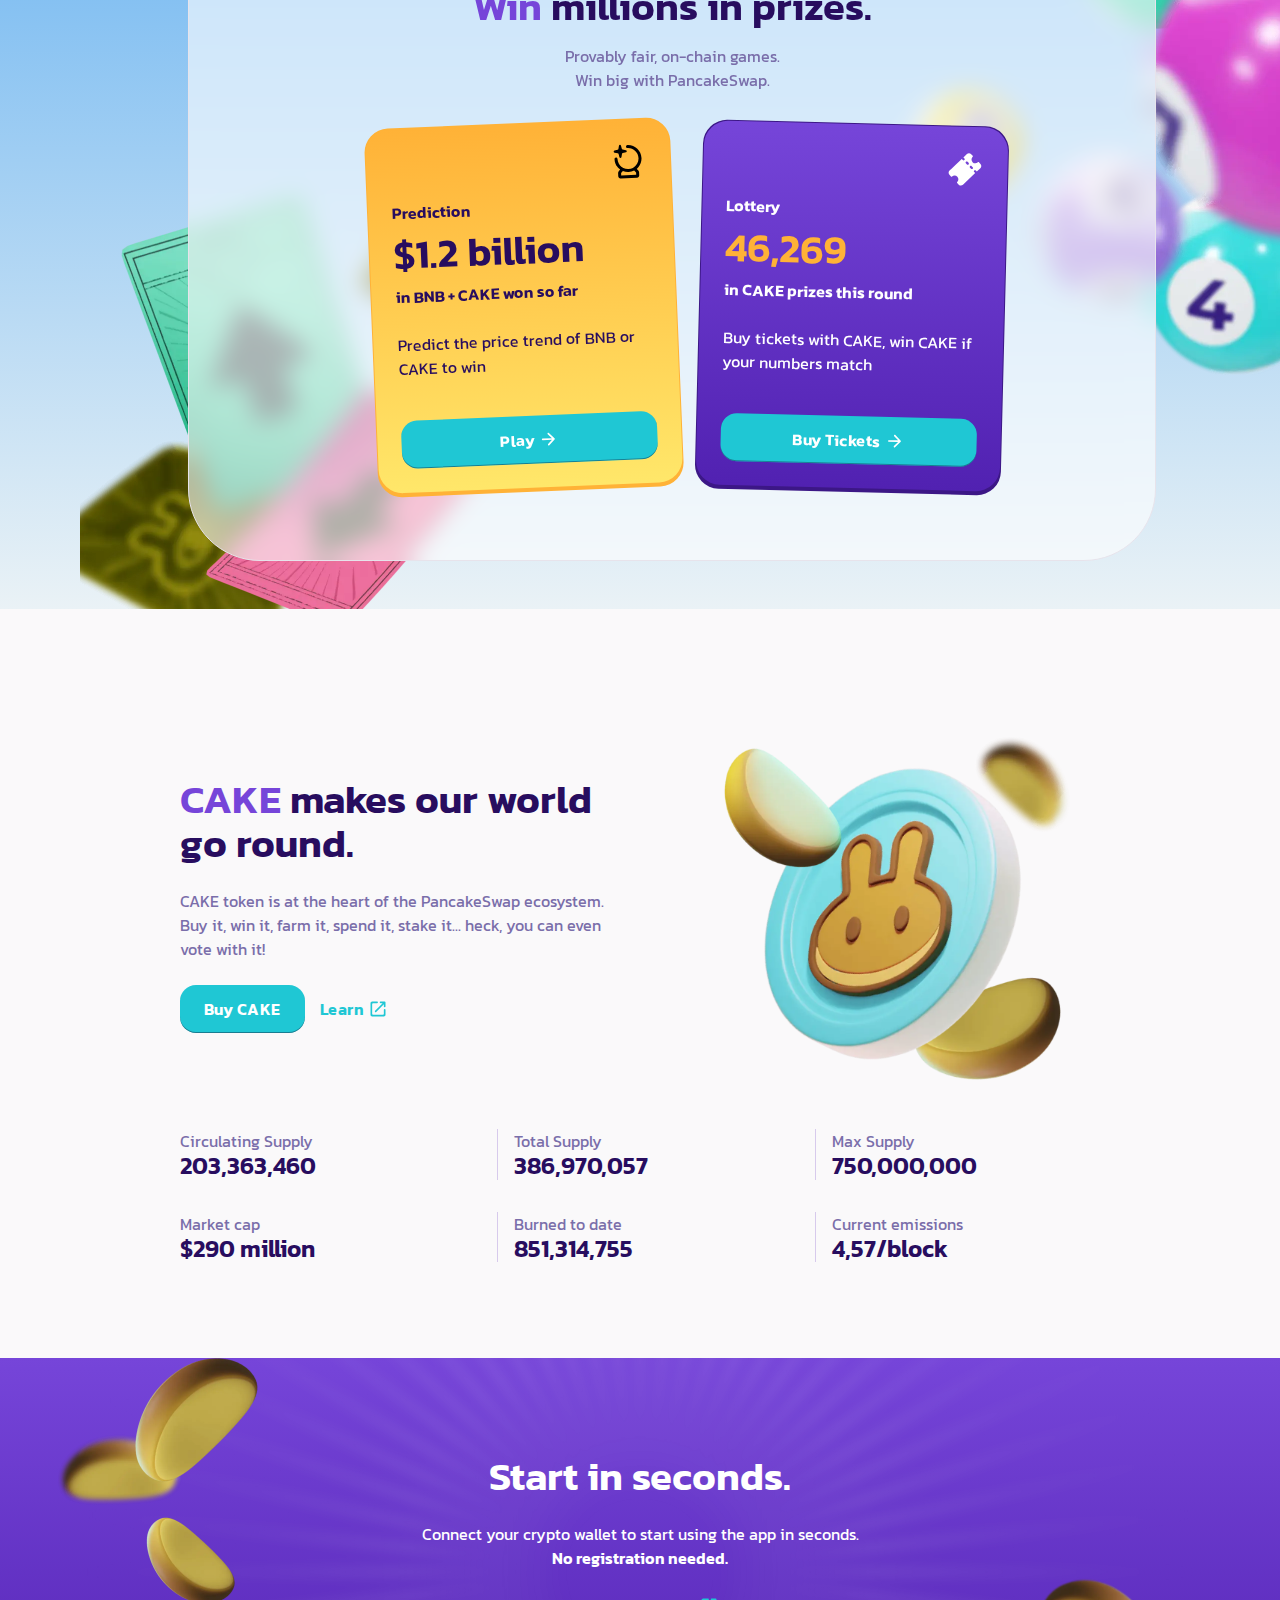
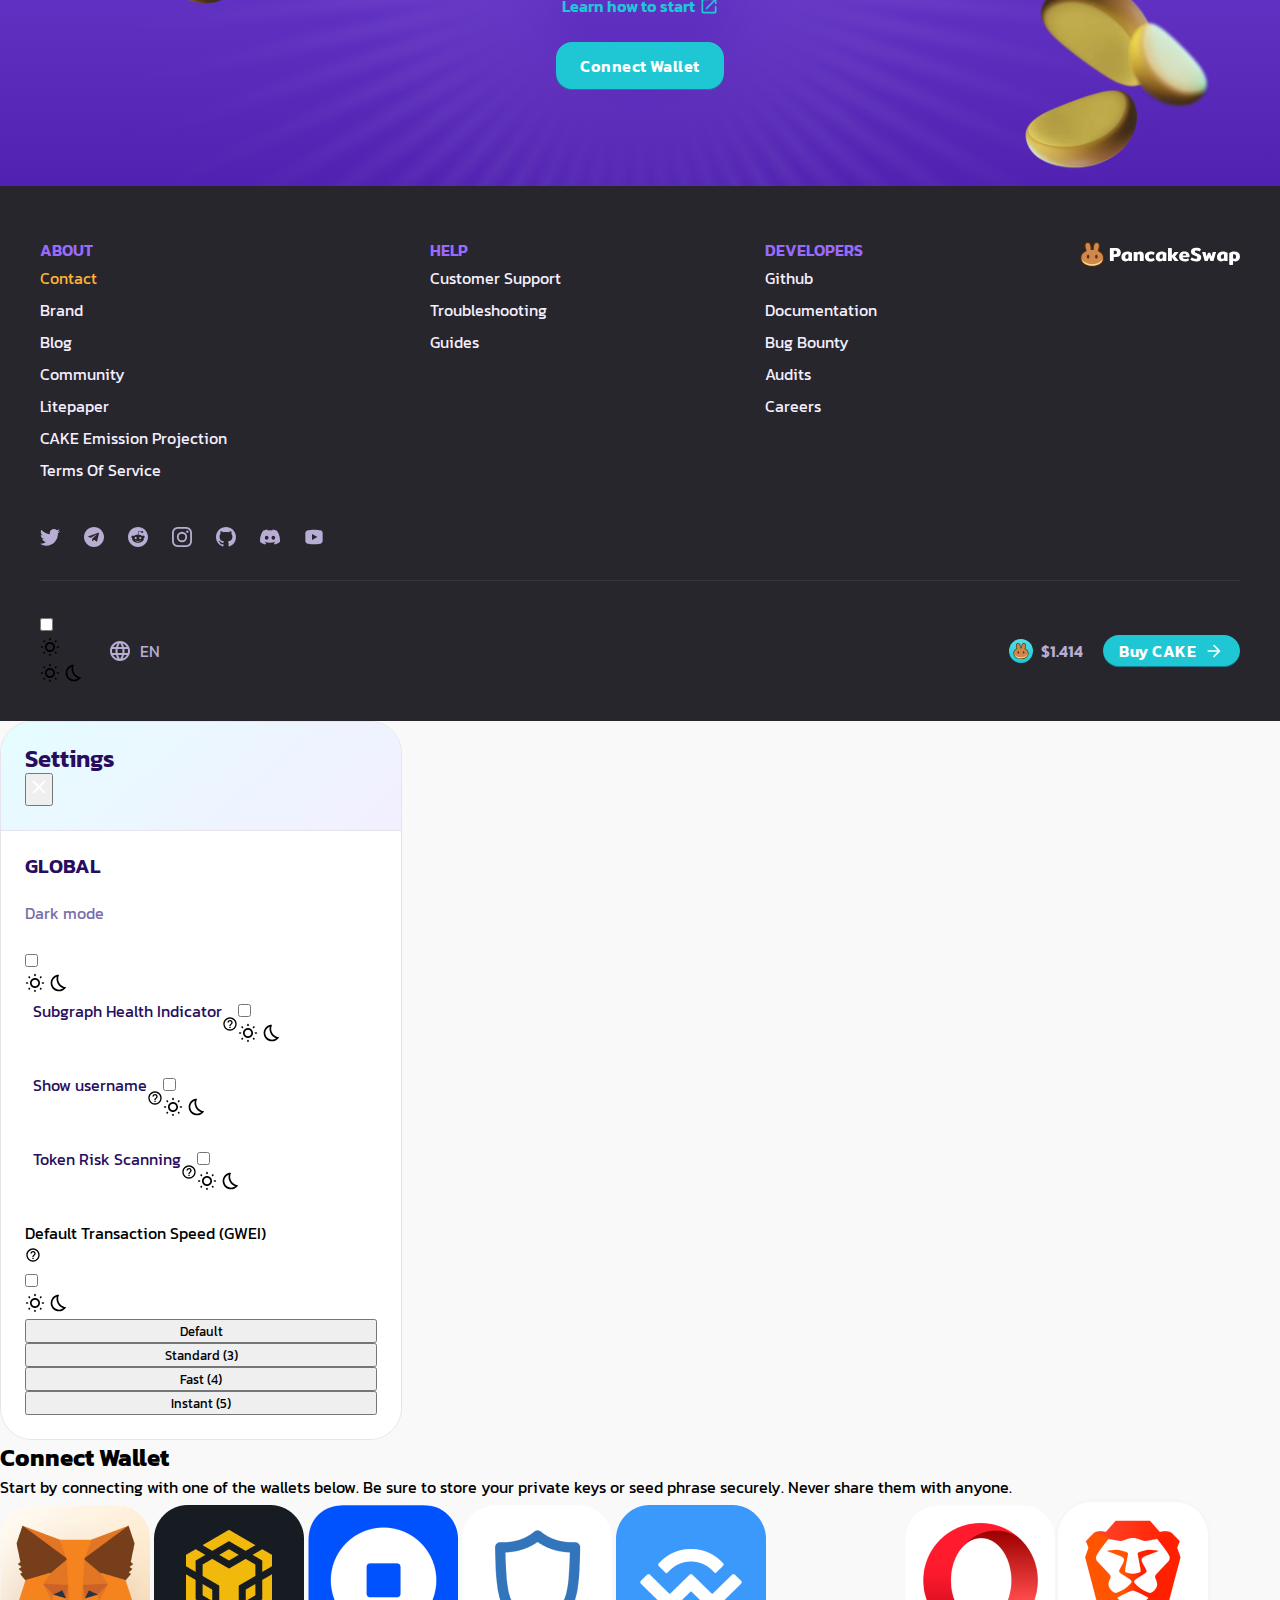
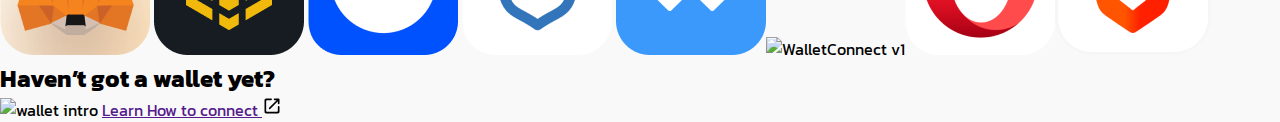
==== commit 174be254: "Merge pull request #49 from NicolaPisani/feature/theme-switch" ====
--- a/index.html
+++ b/index.html
@@ -123,7 +123,7 @@
         <!-- NAVBAR LEFT MENU - TRADE-->
         <div class="navbar-l__menu">
           <div class="dropdown">
-            <a class="dropdownbtn__link" href="./html/trades.html">
+            <a class="dropdownbtn__link dropdownbtn__link--green-dot">
               <svg
                 xmlns:xlink="http://www.w3.org/1999/xlink"
                 viewBox="0 0 24 24"
@@ -135,23 +135,20 @@
               >
                 <path
                   d="M21.2628 15.8306C21.5556 16.1235 21.5556 16.5983 21.2628 16.8912L18.654 19.5H20.3789C20.7931 19.5 21.1289 19.8358 21.1289 20.25C21.1289 20.6642 20.7931 21 20.3789 21L16.8433 21C16.4291 21 16.0933 20.6642 16.0933 20.25V16.7145C16.0933 16.3002 16.4291 15.9645 16.8433 15.9645C17.2575 15.9645 17.5933 16.3002 17.5933 16.7145V18.4393L20.2021 15.8306C20.495 15.5377 20.9699 15.5377 21.2628 15.8306Z"
-                  fill="#7A6EAA"
                 ></path>
                 <path
                   d="M2.81293 7.78034C3.10583 8.07323 3.5807 8.07323 3.87359 7.78034L6.48235 5.17158L6.48235 6.89645C6.48235 7.31067 6.81814 7.64645 7.23235 7.64645C7.64656 7.64645 7.98235 7.31067 7.98235 6.89645L7.98235 3.36092C7.98235 3.16201 7.90333 2.97124 7.76268 2.83059C7.62203 2.68994 7.43126 2.61092 7.23235 2.61092L3.69682 2.61092C3.2826 2.61092 2.94682 2.9467 2.94682 3.36092C2.94682 3.77513 3.2826 4.11092 3.69682 4.11092H5.42169L2.81293 6.71968C2.52004 7.01257 2.52004 7.48744 2.81293 7.78034Z"
-                  fill="#7A6EAA"
                 ></path>
                 <path
                   fill-rule="evenodd"
                   clip-rule="evenodd"
                   d="M8.46203 20.5622C8.66377 20.5827 8.86846 20.5932 9.07561 20.5932C12.3893 20.5932 15.0756 17.9069 15.0756 14.5932C18.3893 14.5932 21.0756 11.9069 21.0756 8.59315C21.0756 5.69362 19.0189 3.27448 16.2847 2.71504C15.9185 2.64011 15.5402 2.59853 15.153 2.59363C15.1272 2.5933 15.1014 2.59314 15.0755 2.59314C11.7618 2.59314 9.07549 5.27943 9.07549 8.59314C5.76179 8.59314 3.07549 11.2794 3.07549 14.5931C3.07549 17.5962 5.28172 20.0839 8.16175 20.524C8.26107 20.5392 8.36118 20.5519 8.46203 20.5622ZM5.07549 14.5931C5.07549 12.384 6.86636 10.5931 9.07549 10.5931C9.19246 10.5931 9.30806 10.5981 9.42214 10.6079C10.0255 12.3008 11.3678 13.6431 13.0607 14.2465C13.0705 14.3606 13.0755 14.4762 13.0755 14.5931C13.0755 16.8023 11.2846 18.5931 9.07549 18.5931C6.86636 18.5931 5.07549 16.8023 5.07549 14.5931ZM11.0755 8.59314C11.0755 6.384 12.8664 4.59314 15.0755 4.59314C17.2846 4.59314 19.0755 6.384 19.0755 8.59314C19.0755 10.8023 17.2846 12.5931 15.0755 12.5931C12.8664 12.5931 11.0755 10.8023 11.0755 8.59314Z"
-                  fill="#7A6EAA"
                 ></path>
               </svg>
               Trade
             </a>
             <div class="dropdown__content">
-              <a href="./html/trades.html">Swap</a>
+              <a>Swap</a>
               <a href="#">Liquidity </a>
               <a class="perpetual" href="#"
                 >Perpetual
@@ -199,23 +196,18 @@
                   fill-rule="evenodd"
                   clip-rule="evenodd"
                   d="M11.4063 19.9329C12.066 19.9329 12.6742 19.779 13.207 19.5106V21.6632C12.6449 21.8378 12.0415 21.9329 11.4063 21.9329H7.00792C2.52538 21.9329 -0.374267 17.1964 1.66429 13.2043L3.70684 9.20426C4.30576 8.03138 5.25922 7.11243 6.39803 6.55101L5.46396 4.68288C5.08785 3.93066 5.54693 3.02913 6.3765 2.89087L11.6153 2.01773C12.5647 1.8595 13.3292 2.78847 12.9912 3.68962L11.9333 6.51092C13.1087 7.06815 14.094 8.00302 14.7074 9.20426L16.6114 12.9329H14.3657L12.9261 10.1138C12.2427 8.77534 10.8666 7.93292 9.36372 7.93292H9.05047C7.54759 7.93292 6.17153 8.77534 5.48805 10.1138L3.4455 14.1138C2.08646 16.7753 4.01956 19.9329 7.00792 19.9329H11.4063ZM10.6623 4.20415L7.70695 4.69671L8.32504 5.93291H10.014L10.6623 4.20415Z"
-                  fill="#7A6EAA"
                 ></path>
                 <path
                   d="M14.707 13.9329C14.4309 13.9329 14.207 14.1568 14.207 14.4329V15.4329C14.207 15.7091 14.4309 15.9329 14.707 15.9329H20.707C20.9832 15.9329 21.207 15.7091 21.207 15.4329V14.4329C21.207 14.1568 20.9832 13.9329 20.707 13.9329H14.707Z"
-                  fill="#7A6EAA"
                 ></path>
                 <path
                   d="M15.207 17.4329C15.207 17.1568 15.4309 16.9329 15.707 16.9329H21.707C21.9832 16.9329 22.207 17.1568 22.207 17.4329V18.4329C22.207 18.7091 21.9832 18.9329 21.707 18.9329H15.707C15.4309 18.9329 15.207 18.7091 15.207 18.4329V17.4329Z"
-                  fill="#7A6EAA"
                 ></path>
                 <path
                   d="M14.707 19.9329C14.4309 19.9329 14.207 20.1568 14.207 20.4329V21.4329C14.207 21.7091 14.4309 21.9329 14.707 21.9329L20.707 21.9329C20.9832 21.9329 21.207 21.7091 21.207 21.4329V20.4329C21.207 20.1568 20.9832 19.9329 20.707 19.9329L14.707 19.9329Z"
-                  fill="#7A6EAA"
                 ></path>
                 <path
                   d="M9.9212 9.93292C9.9212 9.51871 9.58541 9.18292 9.1712 9.18292C8.75699 9.18292 8.4212 9.51871 8.4212 9.93292V10.2471C7.4372 10.4874 6.70692 11.3749 6.70692 12.4329C6.70692 13.6756 7.71427 14.6829 8.95691 14.6829H9.64423C10.0043 14.6829 10.3136 14.9388 10.381 15.2926C10.469 15.7548 10.1147 16.1829 9.64423 16.1829H8.89883C8.62969 16.1829 8.38118 16.0387 8.24765 15.805L8.1081 15.5608C7.90259 15.2012 7.44445 15.0762 7.08481 15.2817C6.72517 15.4872 6.60023 15.9454 6.80573 16.305L6.94528 16.5492C7.26526 17.1092 7.80531 17.4979 8.4212 17.6317V17.9329C8.4212 18.3471 8.75699 18.6829 9.1712 18.6829C9.58541 18.6829 9.9212 18.3471 9.9212 17.9329V17.6662C11.1913 17.5114 12.101 16.3061 11.8545 15.0119C11.6524 13.9507 10.7245 13.1829 9.64423 13.1829H8.95691C8.5427 13.1829 8.20692 12.8471 8.20692 12.4329C8.20692 12.0187 8.5427 11.6829 8.95691 11.6829H9.44357C9.71272 11.6829 9.96123 11.8271 10.0948 12.0608L10.2343 12.305C10.4398 12.6647 10.898 12.7896 11.2576 12.5841C11.6172 12.3786 11.7422 11.9205 11.5367 11.5608L11.3971 11.3166C11.0771 10.7566 10.5371 10.3679 9.9212 10.2341V9.93292Z"
-                  fill="#7A6EAA"
                 ></path>
               </svg>
               Earn
@@ -228,7 +220,10 @@
           </div>
           <!-- NAVBAR LEFT WIN -->
           <div class="dropdown win">
-            <a class="dropdownbtn__link" href="win.html">
+            <a
+              class="dropdownbtn__link dropdownbtn__link--red-dot"
+              href="win.html"
+            >
               <svg
                 xmlns:xlink="http://www.w3.org/1999/xlink"
                 viewBox="0 0 19 17"
@@ -240,7 +235,6 @@
               >
                 <path
                   d="M16.5 2h-2a2 2 0 00-2-2h-6a2 2 0 00-2 2h-2c-1.1 0-2 .9-2 2v1c0 2.55 1.92 4.63 4.39 4.94A5.01 5.01 0 008.5 12.9V15h-3a1 1 0 100 2h8a1 1 0 100-2h-3v-2.1a5.01 5.01 0 003.61-2.96C16.58 9.63 18.5 7.55 18.5 5V4c0-1.1-.9-2-2-2zm-14 3V4h2v3.82C3.34 7.4 2.5 6.3 2.5 5zm7 6c-1.65 0-3-1.35-3-3V2h6v6c0 1.65-1.35 3-3 3zm7-6c0 1.3-.84 2.4-2 2.82V4h2v1z"
-                  fill="#7A6EAA"
                 ></path>
               </svg>
               Win
@@ -255,7 +249,7 @@
           </div>
           <!-- NAVBAR LEFT NFT -->
           <div class="dropdown">
-            <a class="dropdownbtn__link" href="">
+            <a class="dropdownbtn__link" href="nft.html">
               <svg
                 xmlns:xlink="http://www.w3.org/1999/xlink"
                 viewBox="0 0 24 24"
@@ -267,20 +261,22 @@
               >
                 <path
                   d="M12.8533 3.39627C12.4633 2.75821 11.5366 2.75821 11.1467 3.39627L7.42977 9.47855C7.02255 10.1449 7.50212 11 8.28305 11H15.7169C16.4979 11 16.9774 10.1449 16.5702 9.47855L12.8533 3.39627ZM12 5.84L13.93 9H10.06L12 5.84ZM17.5 13C15.01 13 13 15.01 13 17.5C13 19.99 15.01 22 17.5 22C19.99 22 22 19.99 22 17.5C22 15.01 19.99 13 17.5 13ZM17.5 20C16.12 20 15 18.88 15 17.5C15 16.12 16.12 15 17.5 15C18.88 15 20 16.12 20 17.5C20 18.88 18.88 20 17.5 20ZM2.99999 19.5C2.99999 20.6046 3.89542 21.5 4.99999 21.5H8.99999C10.1046 21.5 11 20.6046 11 19.5V15.5C11 14.3954 10.1046 13.5 8.99999 13.5H4.99999C3.89542 13.5 2.99999 14.3954 2.99999 15.5V19.5ZM4.99999 15.5H8.99999V19.5H4.99999V15.5Z"
-                  fill="#7A6EAA"
                 ></path>
               </svg>
               NFT
             </a>
             <div class="dropdown__content">
-              <a href="#">Overview</a>
+              <a href="nft.html">Overview</a>
               <a href="#">Collections</a>
               <a href="#">Activity</a>
             </div>
           </div>
           <!-- NAVBAR LEFT GAME -->
           <div class="dropdown">
-            <a class="dropdownbtn__link" href="">
+            <a
+              class="dropdownbtn__link dropdownbtn__link--green-dot dropdownbtn__link--active"
+              href=""
+            >
               <svg
                 xmlns="http://www.w3.org/2000/svg"
                 width="20"
@@ -373,7 +369,7 @@
           </div>
           <!-- NAVBAR LEFT SETTINGS-->
           <div class="dropdown">
-            <a class="dropdowntbn__link" href="#">
+            <a class="dropdownbtn__link" href="#">
               <svg
                 xmlns="http://www.w3.org/2000/svg"
                 width="20"
@@ -416,17 +412,14 @@
                 aria-expanded="false"
               >
                 <svg
-                  xmlns:xlink="http://www.w3.org/1999/xlink"
                   viewBox="0 0 24 24"
                   color="textSubtle"
-                  width="24"
+                  width="24px"
                   xmlns="http://www.w3.org/2000/svg"
-                  class="sc-4ba21b47-0 cmVGwA"
-                  height="24"
+                  class="sc-231a1e38-0 etperP"
                 >
                   <path
                     d="M11.99 2C6.47 2 2 6.48 2 12C2 17.52 6.47 22 11.99 22C17.52 22 22 17.52 22 12C22 6.48 17.52 2 11.99 2ZM18.92 8H15.97C15.65 6.75 15.19 5.55 14.59 4.44C16.43 5.07 17.96 6.35 18.92 8ZM12 4.04C12.83 5.24 13.48 6.57 13.91 8H10.09C10.52 6.57 11.17 5.24 12 4.04ZM4.26 14C4.1 13.36 4 12.69 4 12C4 11.31 4.1 10.64 4.26 10H7.64C7.56 10.66 7.5 11.32 7.5 12C7.5 12.68 7.56 13.34 7.64 14H4.26ZM5.08 16H8.03C8.35 17.25 8.81 18.45 9.41 19.56C7.57 18.93 6.04 17.66 5.08 16ZM8.03 8H5.08C6.04 6.34 7.57 5.07 9.41 4.44C8.81 5.55 8.35 6.75 8.03 8ZM12 19.96C11.17 18.76 10.52 17.43 10.09 16H13.91C13.48 17.43 12.83 18.76 12 19.96ZM14.34 14H9.66C9.57 13.34 9.5 12.68 9.5 12C9.5 11.32 9.57 10.65 9.66 10H14.34C14.43 10.65 14.5 11.32 14.5 12C14.5 12.68 14.43 13.34 14.34 14ZM14.59 19.56C15.19 18.45 15.65 17.25 15.97 16H18.92C17.96 17.65 16.43 18.93 14.59 19.56ZM16.36 14C16.44 13.34 16.5 12.68 16.5 12C16.5 11.32 16.44 10.66 16.36 10H19.74C19.9 10.64 20 11.31 20 12C20 12.69 19.9 13.36 19.74 14H16.36Z"
-                    fill="#7A6EAA"
                   ></path>
                 </svg>
               </a>
@@ -465,12 +458,20 @@
             </div>
           </div>
           <!-- NAVBAR RIGHT BUTTON SETTINGS-->
-          <div class="dropdown" id="popup_btn">
+          <div class="dropdown dropdown--settings" id="popup_btn">
             <a href="#" class="dropdownbtn">
-              <img
-                src="./assets/images/icons/main/settings-lilla.svg"
-                alt="settings"
-              />
+              <svg
+                viewBox="0 0 24 24"
+                height="24"
+                width="24"
+                color="textSubtle"
+                xmlns="http://www.w3.org/2000/svg"
+                class="sc-231a1e38-0 gUXTeE"
+              >
+                <path
+                  d="M19.43 12.98C19.47 12.66 19.5 12.34 19.5 12C19.5 11.66 19.47 11.34 19.43 11.02L21.54 9.37C21.73 9.22 21.78 8.95 21.66 8.73L19.66 5.27C19.54 5.05 19.27 4.97 19.05 5.05L16.56 6.05C16.04 5.65 15.48 5.32 14.87 5.07L14.49 2.42C14.46 2.18 14.25 2 14 2H9.99996C9.74996 2 9.53996 2.18 9.50996 2.42L9.12996 5.07C8.51996 5.32 7.95996 5.66 7.43996 6.05L4.94996 5.05C4.71996 4.96 4.45996 5.05 4.33996 5.27L2.33996 8.73C2.20996 8.95 2.26996 9.22 2.45996 9.37L4.56996 11.02C4.52996 11.34 4.49996 11.67 4.49996 12C4.49996 12.33 4.52996 12.66 4.56996 12.98L2.45996 14.63C2.26996 14.78 2.21996 15.05 2.33996 15.27L4.33996 18.73C4.45996 18.95 4.72996 19.03 4.94996 18.95L7.43996 17.95C7.95996 18.35 8.51996 18.68 9.12996 18.93L9.50996 21.58C9.53996 21.82 9.74996 22 9.99996 22H14C14.25 22 14.46 21.82 14.49 21.58L14.87 18.93C15.48 18.68 16.04 18.34 16.56 17.95L19.05 18.95C19.28 19.04 19.54 18.95 19.66 18.73L21.66 15.27C21.78 15.05 21.73 14.78 21.54 14.63L19.43 12.98ZM12 15.5C10.07 15.5 8.49996 13.93 8.49996 12C8.49996 10.07 10.07 8.5 12 8.5C13.93 8.5 15.5 10.07 15.5 12C15.5 13.93 13.93 15.5 12 15.5Z"
+                ></path>
+              </svg>
             </a>
           </div>
           <!-- NAVBAR RIGHT BUTTON BNB CHAIN -->
@@ -1029,7 +1030,39 @@
           </div>
         </div>
       </div>
-      <div class="hero-section__image-curve--light">
+      <div class="hero-section__image-curve hero-section__image-curve--dark">
+        <svg
+          viewBox="0 0 1660 339"
+          class="sc-231a1e38-0 dPwWVs slide-svg-dark"
+          width="100%"
+          color="text"
+          xmlns="http://www.w3.org/2000/svg"
+        >
+          <path
+            d="M804 166.523C520.5 166.523 267.5 290.022 0 304V338.5H1660V0C1358.83 0 1104 166.523 804 166.523Z"
+            fill="url(#paint0_linear_dark)"
+          ></path>
+          <defs>
+            <linearGradient
+              id="paint0_linear_dark"
+              x1="830"
+              y1="83.5"
+              x2="830"
+              y2="338.5"
+              gradientUnits="userSpaceOnUse"
+            >
+              <stop stop-color="#08060B" stop-opacity="0.2"></stop>
+              <stop
+                offset="0.545554"
+                stop-color="#08060B"
+                stop-opacity="0.5"
+              ></stop>
+              <stop offset="1" stop-color="#08060B"></stop>
+            </linearGradient>
+          </defs>
+        </svg>
+      </div>
+      <div class="hero-section__image-curve hero-section__image-curve--light">
         <svg
           viewBox="0 0 1660 339"
           class="sc-231a1e38-0 dPwWVs slide-svg-light"
@@ -1178,14 +1211,16 @@
     <div class="section-3">
       <div class="divider">
         <svg
+          viewBox="0 0 1660 48"
+          preserveAspectRatio="none"
+          color="text"
+          width="20px"
           xmlns="http://www.w3.org/2000/svg"
-          width="100vw"
-          class="sc-4ba21b47-0 IIbzK"
-          color="text"
-          preserveAspectRatio="none"
-          viewBox="0 0 1660 48"
+          class="sc-231a1e38-0 dPwWVs"
         >
-          <path d="M1660 48C1139.02 46.189 336.256 15.245 0 0h1660v48Z" />
+          <path
+            d="M1660 48C1139.02 46.1887 336.256 15.2453 0 0H1660V48Z"
+          ></path>
         </svg>
       </div>
       <div class="section-3-wrapper">
@@ -1803,10 +1838,43 @@
         <div class="container_footer-section">
           <div class="flex-container">
             <div class="small-container">
+              <div class="small-container__hidden-logo">
+                <svg
+                  viewBox="0 0 1281 199"
+                  width="130px"
+                  color="text"
+                  xmlns="http://www.w3.org/2000/svg"
+                  class="sc-231a1e38-0 dPwWVs"
+                >
+                  <path
+                    fill="var(--colors-contrast)"
+                    d="M247.013 153.096c-2.979 0-5.085-.617-6.318-1.849-1.13-1.233-1.695-3.185-1.695-5.856v-89.22c0-2.672.616-4.624 1.849-5.856 1.233-1.336 3.287-2.004 6.164-2.004h37.753c14.382 0 24.963 3.031 31.744 9.092 6.78 6.061 10.17 15.101 10.17 27.12 0 11.917-3.39 20.906-10.17 26.967-6.678 5.959-17.259 8.938-31.744 8.938h-14.639v24.963c0 2.671-.616 4.623-1.849 5.856-1.233 1.232-3.339 1.849-6.318 1.849h-14.947zm35.288-55.012c4.212 0 7.448-1.13 9.708-3.39 2.362-2.26 3.544-5.65 3.544-10.17 0-4.623-1.182-8.065-3.544-10.325-2.26-2.26-5.496-3.39-9.708-3.39h-12.174v27.275h12.174zM363.071 155.407c-9.656 0-17.412-3.082-23.268-9.245-5.753-6.267-8.629-15.05-8.629-26.351 0-8.629 1.952-16.18 5.855-22.652 4.007-6.472 9.606-11.454 16.797-14.947 7.294-3.595 15.666-5.393 25.117-5.393 7.808 0 14.691.873 20.649 2.62 6.061 1.643 11.608 4.057 16.642 7.242v61.638c0 1.952-.359 3.236-1.079 3.852-.719.617-2.157.925-4.314.925h-15.718c-1.13 0-2.003-.154-2.619-.463-.617-.41-1.13-1.027-1.541-1.849l-2.004-4.622c-2.979 3.184-6.574 5.496-10.786 6.934-4.109 1.541-9.143 2.311-15.102 2.311zm11.558-20.957c4.006 0 7.139-.976 9.399-2.927 2.26-1.952 3.39-4.726 3.39-8.322V99.163c-1.951-.925-4.417-1.387-7.396-1.387-5.445 0-9.811 1.9-13.098 5.701-3.185 3.801-4.777 9.143-4.777 16.026 0 9.965 4.16 14.947 12.482 14.947zM437.679 153.096c-2.98 0-5.086-.617-6.318-1.849-1.233-1.233-1.849-3.185-1.849-5.856V83.907c0-1.849.308-3.082.924-3.698.719-.72 2.157-1.079 4.315-1.079h15.872c1.232 0 2.157.206 2.773.617.719.308 1.13.924 1.233 1.849l.77 4.623c2.877-2.877 6.627-5.137 11.249-6.78 4.726-1.747 9.965-2.62 15.718-2.62 8.321 0 15.05 2.363 20.186 7.088 5.137 4.623 7.705 11.506 7.705 20.649v40.835c0 2.671-.616 4.623-1.849 5.856-1.13 1.232-3.185 1.849-6.164 1.849h-14.947c-2.979 0-5.136-.617-6.472-1.849-1.233-1.233-1.849-3.185-1.849-5.856v-38.832c0-3.082-.668-5.29-2.003-6.626-1.336-1.335-3.442-2.003-6.318-2.003-3.082 0-5.548.822-7.397 2.465-1.746 1.644-2.619 3.904-2.619 6.781v38.215c0 2.671-.617 4.623-1.849 5.856-1.13 1.232-3.185 1.849-6.164 1.849h-14.947zM564.725 155.407c-14.382 0-25.477-3.339-33.285-10.016-7.807-6.677-11.711-16.385-11.711-29.124 0-7.807 1.798-14.69 5.393-20.648 3.596-5.959 8.784-10.582 15.564-13.869 6.883-3.287 14.999-4.931 24.347-4.931 7.088 0 13.047.668 17.875 2.003 4.931 1.336 9.297 3.39 13.098 6.164 1.13.72 1.695 1.644 1.695 2.774 0 .822-.411 1.9-1.233 3.236l-6.318 10.94c-.719 1.439-1.592 2.158-2.619 2.158-.617 0-1.593-.411-2.928-1.233-2.774-1.746-5.393-3.03-7.859-3.852-2.363-.822-5.342-1.233-8.937-1.233-5.137 0-9.297 1.644-12.482 4.931-3.082 3.287-4.623 7.807-4.623 13.56 0 5.856 1.592 10.376 4.777 13.56 3.185 3.082 7.551 4.623 13.098 4.623 3.287 0 6.267-.462 8.938-1.387 2.671-.924 5.393-2.208 8.167-3.852 1.438-.822 2.465-1.233 3.082-1.233.924 0 1.746.719 2.465 2.158l6.934 11.865c.514 1.027.771 1.849.771 2.465 0 .925-.617 1.798-1.849 2.62-4.315 2.774-9.041 4.828-14.177 6.164-5.034 1.438-11.095 2.157-18.183 2.157zM638.004 155.407c-9.657 0-17.413-3.082-23.268-9.245-5.753-6.267-8.63-15.05-8.63-26.351 0-8.629 1.952-16.18 5.856-22.652 4.006-6.472 9.605-11.454 16.796-14.947 7.294-3.595 15.667-5.393 25.118-5.393 7.807 0 14.69.873 20.648 2.62 6.061 1.643 11.609 4.057 16.643 7.242v61.638c0 1.952-.36 3.236-1.079 3.852-.719.617-2.157.925-4.315.925h-15.717c-1.13 0-2.004-.154-2.62-.463-.616-.41-1.13-1.027-1.541-1.849l-2.003-4.622c-2.979 3.184-6.575 5.496-10.787 6.934-4.109 1.541-9.143 2.311-15.101 2.311zm11.557-20.957c4.007 0 7.14-.976 9.4-2.927 2.26-1.952 3.39-4.726 3.39-8.322V99.163c-1.952-.925-4.417-1.387-7.397-1.387-5.444 0-9.81 1.9-13.098 5.701-3.184 3.801-4.777 9.143-4.777 16.026 0 9.965 4.161 14.947 12.482 14.947zM787.963 147.24c.719.822 1.079 1.747 1.079 2.774 0 .924-.308 1.695-.925 2.311-.616.514-1.438.771-2.465.771h-23.885c-1.438 0-2.517-.103-3.236-.308-.616-.309-1.284-.874-2.003-1.695l-20.957-28.508v22.806c0 2.671-.616 4.623-1.849 5.856-1.233 1.232-3.339 1.849-6.318 1.849h-14.947c-2.979 0-5.085-.617-6.318-1.849-1.13-1.233-1.695-3.185-1.695-5.856v-89.22c0-2.672.616-4.624 1.849-5.856 1.233-1.336 3.288-2.004 6.164-2.004h14.947c2.979 0 5.085.668 6.318 2.004 1.233 1.232 1.849 3.184 1.849 5.855v51.622l20.341-26.504c.616-.822 1.284-1.387 2.003-1.695.719-.309 1.798-.463 3.236-.463h23.885c1.027 0 1.797.309 2.311.925.616.514.925 1.233.925 2.157 0 1.028-.36 1.952-1.079 2.774l-26.35 30.203 27.12 32.051zM837.998 155.407c-8.629 0-16.334-1.438-23.114-4.314-6.677-2.877-11.968-7.192-15.872-12.944-3.903-5.753-5.855-12.79-5.855-21.111 0-13.047 3.698-23.012 11.095-29.895 7.396-6.883 18.029-10.324 31.897-10.324 13.561 0 23.834 3.39 30.819 10.17 7.089 6.678 10.633 15.975 10.633 27.891 0 5.137-2.26 7.705-6.78 7.705h-48.386c0 4.417 1.643 7.808 4.931 10.17 3.39 2.363 8.475 3.544 15.255 3.544 4.212 0 7.705-.359 10.479-1.078 2.876-.822 5.753-2.003 8.629-3.544 1.233-.514 2.055-.771 2.465-.771.925 0 1.695.617 2.312 1.849l5.239 9.862c.514 1.028.771 1.798.771 2.312 0 .924-.617 1.798-1.85 2.619-4.211 2.774-8.988 4.777-14.33 6.01-5.342 1.233-11.455 1.849-18.338 1.849zm11.866-48.077c0-3.904-1.13-6.935-3.39-9.092-2.26-2.157-5.651-3.236-10.171-3.236s-7.961 1.13-10.324 3.39c-2.363 2.158-3.544 5.137-3.544 8.938h27.429zM930.417 155.407c-8.63 0-16.797-.873-24.501-2.619-7.705-1.85-13.92-4.418-18.646-7.705-1.746-1.13-2.619-2.312-2.619-3.544 0-.822.308-1.695.924-2.62l7.551-12.019c.822-1.233 1.643-1.849 2.465-1.849.514 0 1.387.359 2.62 1.078 3.801 2.158 8.115 3.904 12.944 5.239 4.828 1.336 9.605 2.004 14.331 2.004 4.828 0 8.372-.719 10.632-2.158 2.363-1.438 3.544-3.749 3.544-6.934 0-3.082-1.284-5.496-3.852-7.242-2.466-1.747-7.14-3.955-14.023-6.626-10.375-3.904-18.491-8.27-24.347-13.099-5.753-4.93-8.629-11.608-8.629-20.032 0-10.17 3.647-17.926 10.941-23.268C907.046 48.67 916.753 46 928.876 46c8.423 0 15.615.77 21.573 2.311 6.061 1.439 11.197 3.699 15.409 6.78 1.747 1.336 2.62 2.569 2.62 3.699 0 .719-.308 1.54-.925 2.465l-7.55 12.02c-.925 1.232-1.747 1.849-2.466 1.849-.513 0-1.387-.36-2.619-1.079-5.959-3.904-13.047-5.855-21.265-5.855-4.418 0-7.808.719-10.171 2.157-2.362 1.438-3.544 3.801-3.544 7.088 0 2.26.617 4.11 1.849 5.548 1.233 1.438 2.877 2.722 4.931 3.852 2.158 1.027 5.445 2.363 9.862 4.007l2.928 1.078c7.602 2.98 13.561 5.856 17.875 8.63 4.418 2.67 7.756 6.009 10.016 10.016 2.26 3.903 3.39 8.834 3.39 14.793 0 9.143-3.441 16.437-10.324 21.881-6.78 5.445-16.796 8.167-30.048 8.167zM1003.53 153.096c-1.54 0-2.72-.257-3.544-.771-.822-.513-1.439-1.541-1.85-3.082l-19.878-66.569c-.205-.616-.308-1.078-.308-1.386 0-1.438 1.027-2.158 3.082-2.158h20.338c1.34 0 2.31.257 2.93.77.62.412 1.03 1.13 1.23 2.158l8.32 34.98 10.48-28.2c.52-1.232 1.03-2.054 1.54-2.465.62-.514 1.65-.77 3.09-.77h9.7c1.44 0 2.42.256 2.93.77.62.41 1.18 1.233 1.7 2.465l10.32 28.2 8.48-34.98c.3-1.027.71-1.746 1.23-2.157.51-.514 1.44-.77 2.77-.77h20.5c2.05 0 3.08.719 3.08 2.157 0 .308-.1.77-.31 1.386l-20.03 66.569c-.41 1.541-1.03 2.569-1.85 3.082-.72.514-1.85.771-3.39.771h-15.1c-1.44 0-2.52-.257-3.24-.771-.72-.616-1.33-1.643-1.85-3.082l-10.17-27.891-10.17 27.891c-.41 1.439-1.03 2.466-1.85 3.082-.72.514-1.79.771-3.23.771h-14.95zM1128.73 155.407c-9.66 0-17.41-3.082-23.27-9.245-5.75-6.267-8.63-15.05-8.63-26.351 0-8.629 1.95-16.18 5.86-22.652 4-6.472 9.6-11.454 16.79-14.947 7.3-3.595 15.67-5.393 25.12-5.393 7.81 0 14.69.873 20.65 2.62 6.06 1.643 11.61 4.057 16.64 7.242v61.638c0 1.952-.36 3.236-1.08 3.852-.72.617-2.15.925-4.31.925h-15.72c-1.13 0-2-.154-2.62-.463-.62-.41-1.13-1.027-1.54-1.849l-2-4.622c-2.98 3.184-6.58 5.496-10.79 6.934-4.11 1.541-9.14 2.311-15.1 2.311zm11.56-20.957c4 0 7.14-.976 9.4-2.927 2.26-1.952 3.39-4.726 3.39-8.322V99.163c-1.96-.925-4.42-1.387-7.4-1.387-5.45 0-9.81 1.9-13.1 5.701-3.18 3.801-4.78 9.143-4.78 16.026 0 9.965 4.17 14.947 12.49 14.947zM1203.18 184.223c-2.98 0-5.08-.616-6.32-1.849-1.13-1.233-1.69-3.185-1.69-5.856V88.222c4.62-3.287 10.43-6.01 17.41-8.167 6.99-2.157 14.28-3.236 21.88-3.236 31.03 0 46.54 13.15 46.54 39.448 0 11.917-3.29 21.419-9.86 28.508-6.58 7.088-15.87 10.632-27.89 10.632-3.39 0-6.68-.411-9.87-1.233-3.08-.821-5.65-1.951-7.7-3.39v25.734c0 2.671-.62 4.623-1.85 5.856-1.23 1.233-3.34 1.849-6.32 1.849h-14.33zm33.44-49.619c4.42 0 7.71-1.643 9.86-4.931 2.26-3.39 3.39-7.91 3.39-13.56 0-6.677-1.33-11.352-4-14.023-2.57-2.773-6.58-4.16-12.02-4.16-3.5 0-6.27.462-8.32 1.387v24.501c0 3.493.97 6.164 2.92 8.013 1.96 1.849 4.68 2.773 8.17 2.773z"
+                  ></path>
+                  <path
+                    fill-rule="evenodd"
+                    clip-rule="evenodd"
+                    d="M97.556 198.607c-29.192-.022-52.708-7.027-69.138-19.609-16.627-12.733-25.448-30.803-25.448-51.25 0-19.701 8.801-33.907 18.76-43.51 7.805-7.525 16.417-12.344 22.414-15.117-1.356-4.162-3.048-9.61-4.562-15.238-2.025-7.53-4.012-16.366-4.012-22.84 0-7.663 1.67-15.36 6.175-21.34C46.505 3.385 53.671 0 62.291 0c6.737 0 12.457 2.499 16.934 6.81 4.28 4.12 7.13 9.593 9.097 15.298 3.456 10.024 4.802 22.618 5.179 35.187h8.257c.378-12.569 1.723-25.163 5.18-35.187 1.967-5.705 4.815-11.177 9.096-15.298C120.512 2.5 126.231 0 132.968 0c8.621 0 15.786 3.385 20.546 9.703 4.505 5.98 6.176 13.677 6.176 21.34 0 6.474-1.988 15.31-4.013 22.84-1.514 5.628-3.206 11.076-4.562 15.238 5.997 2.773 14.61 7.592 22.414 15.118 9.959 9.602 18.76 23.808 18.76 43.509 0 20.447-8.82 38.517-25.448 51.25-16.43 12.582-39.946 19.587-69.138 19.609h-.147z"
+                    fill="#633001"
+                  ></path>
+                  <path
+                    d="M62.29 7.288c-12.625 0-18.437 9.516-18.437 22.675 0 10.46 6.753 31.408 9.523 39.563.624 1.835-.356 3.844-2.142 4.555-10.119 4.031-39.981 18.789-39.981 52.588 0 35.603 30.347 62.448 86.31 62.491l.066-.001.067.001c55.962-.043 86.309-26.888 86.309-62.491 0-33.799-29.862-48.557-39.981-52.588-1.786-.71-2.765-2.72-2.142-4.555 2.771-8.154 9.524-29.103 9.524-39.563 0-13.16-5.812-22.675-18.438-22.675-18.174 0-22.705 26.007-23.028 53.92-.021 1.863-1.513 3.375-3.357 3.375H88.676c-1.845 0-3.336-1.512-3.358-3.375-.323-27.913-4.853-53.92-23.028-53.92z"
+                    fill="#D1884F"
+                  ></path>
+                  <path
+                    d="M97.696 177.755c-41.118 0-86.372-22.235-86.443-51.018v.134c0 35.632 30.395 62.491 86.443 62.491s86.443-26.859 86.443-62.491v-.134c-.071 28.783-45.325 51.018-86.443 51.018z"
+                    fill="#FEDC90"
+                  ></path>
+                  <path
+                    class="eye"
+                    d="M74.85 117.896c0 9.718-4.546 14.779-10.154 14.779s-10.154-5.061-10.154-14.779 4.546-14.779 10.154-14.779 10.154 5.061 10.154 14.779zM140.851 117.896c0 9.718-4.546 14.779-10.154 14.779s-10.154-5.061-10.154-14.779 4.546-14.779 10.154-14.779 10.154 5.061 10.154 14.779z"
+                    fill="#633001"
+                  ></path>
+                </svg>
+              </div>
               <div class="list-container">
                 <ul class="sc-706fdc6d-1 cYVEby">
                   <li class="footer-title">ABOUT</li>
-                  <li class="footer-title">
+                  <li class="sc-706fdc6d-2 gnNome">
                     <a
                       href="https://docs.pancakeswap.finance/contact-us"
                       target="_blank"
@@ -1881,13 +1949,13 @@
                       color="#F4EEFF"
                       font-size="16px"
                       class="footer-list-item"
-                      >Online Store</a
+                      >Terms Of Service</a
                     >
                   </li>
                 </ul>
                 <ul class="sc-706fdc6d-1 cYVEby">
                   <li class="footer-title">HELP</li>
-                  <li class="footer-title">
+                  <li class="sc-706fdc6d-2 gnNome">
                     <a
                       href="https://docs.pancakeswap.finance/contact-us/customer-support"
                       target="_blank"
@@ -1923,7 +1991,7 @@
                 </ul>
                 <ul class="sc-706fdc6d-1 cYVEby">
                   <li class="footer-title">DEVELOPERS</li>
-                  <li class="footer-title">
+                  <li class="sc-706fdc6d-2 gnNome">
                     <a
                       href="https://github.com/pancakeswap"
                       target="_blank"
@@ -2304,95 +2372,78 @@
                   font-size="16px"
                   class="sc-bee979ae-0 sc-7c0a1def-0 fMmmox ckoRxN"
                   ><svg
-                    viewBox="0 0 24 24"
+                    viewBox="0 0 30 30"
+                    fill="none"
+                    xmlns="http://www.w3.org/2000/svg"
                     width="20px"
-                    color="#B8ADD2"
-                    xmlns="http://www.w3.org/2000/svg"
-                    class="sc-eaf7e66-0 lhJin"
+                    color="textSubtle"
+                    class="sc-231a1e38-0 gUXTeE"
                     style="cursor: pointer"
                   >
                     <path
-                      d="M7.64 6.32c3.116 0 5.641 2.544 5.641 5.68 0 3.137-2.525 5.68-5.64 5.68C4.526 17.68 2 15.136 2 12c0-3.136 2.525-5.68 5.64-5.68zm9.008.333c1.558 0 2.82 2.394 2.82 5.347h.001c0 2.953-1.263 5.347-2.82 5.347-1.558 0-2.82-2.395-2.82-5.347 0-2.952 1.262-5.347 2.82-5.347zm4.36.557c.548 0 .992 2.145.992 4.79s-.444 4.79-.992 4.79-.992-2.145-.992-4.79.444-4.79.992-4.79z"
+                      d="M 15 4 C 10.814 4 5.3808594 5.0488281 5.3808594 5.0488281 L 5.3671875 5.0644531 C 3.4606632 5.3693645 2 7.0076245 2 9 L 2 15 L 2 15.001953 L 2 21 L 2 21.001953 A 4 4 0 0 0 5.3769531 24.945312 L 5.3808594 24.951172 C 5.3808594 24.951172 10.814 26.001953 15 26.001953 C 19.186 26.001953 24.619141 24.951172 24.619141 24.951172 L 24.621094 24.949219 A 4 4 0 0 0 28 21.001953 L 28 21 L 28 15.001953 L 28 15 L 28 9 A 4 4 0 0 0 24.623047 5.0546875 L 24.619141 5.0488281 C 24.619141 5.0488281 19.186 4 15 4 z M 12 10.398438 L 20 15 L 12 19.601562 L 12 10.398438 z"
                     ></path>
                   </svg>
                 </a>
               </div>
               <div class="bottom-container">
                 <div order="2,,1" class="left-bottom-container">
-                  <label class="toggle-switch light darkmode">
-                    <input
-                      type="checkbox"
-                      class="checkboxDarkMode"
-                      id="footerDarkMode"
-                    />
-                    <div class="toggle-switch-container">
-                      <div class="icon-toggle-switch sun">
-                        <svg
-                          width="19"
-                          height="18"
-                          viewBox="0 0 19 18"
-                          fill="none"
-                          xmlns="http://www.w3.org/2000/svg"
-                        >
-                          <path
-                            d="M3.8166 2.6209L4.13602 2.94031C4.45543 3.25154 4.45543 3.7757 4.13602 4.08692L4.12783 4.09511C3.80841 4.41453 3.30063 4.41453 2.98121 4.09511L2.6618 3.7757C2.34239 3.46448 2.34239 2.9485 2.6618 2.62909L2.66999 2.6209C2.98121 2.30967 3.49719 2.30148 3.8166 2.6209Z"
-                            fill="#fff"
-                          />
-                          <path
-                            d="M0.810819 8.14905H1.64621C2.09666 8.14905 2.45703 8.50941 2.45703 8.96806V8.97625C2.45703 9.4267 2.09666 9.78706 1.63802 9.77887H0.810819C0.360364 9.77887 0 9.41851 0 8.96806V8.95987C0 8.50941 0.360364 8.14905 0.810819 8.14905Z"
-                            fill="#fff"
-                          />
-                          <path
-                            d="M9.00907 0H9.01726C9.46772 0 9.82808 0.360364 9.82808 0.810819V1.60526C9.82808 2.05571 9.46772 2.41608 9.00907 2.40789H9.00088C8.55043 2.40789 8.19006 2.04752 8.19006 1.59707V0.810819C8.19006 0.360364 8.55043 0 9.00907 0Z"
-                            fill="#fff"
-                          />
-                          <path
-                            d="M14.2016 2.62083C14.521 2.30961 15.037 2.30961 15.3564 2.62902C15.6758 2.94843 15.6758 3.45622 15.3564 3.77563L15.037 4.09505C14.7258 4.41446 14.2098 4.41446 13.8904 4.09505L13.8822 4.08686C13.5628 3.77563 13.5628 3.25966 13.8822 2.94024L14.2016 2.62083Z"
-                            fill="#fff"
-                          />
-                          <path
-                            d="M14.1934 15.3155L13.874 14.996C13.5546 14.6766 13.5546 14.1688 13.8822 13.8412C14.1934 13.53 14.7094 13.5218 15.0288 13.8412L15.3482 14.1606C15.6676 14.4801 15.6676 14.996 15.3482 15.3155C15.0288 15.6349 14.5128 15.6349 14.1934 15.3155Z"
-                            fill="#fff"
-                          />
-                          <path
-                            d="M15.5612 8.96806V8.95987C15.5612 8.50941 15.9215 8.14905 16.372 8.14905H17.1992C17.6496 8.14905 18.01 8.50941 18.01 8.95987V8.96806C18.01 9.41851 17.6496 9.77887 17.1992 9.77887H16.372C15.9215 9.77887 15.5612 9.41851 15.5612 8.96806Z"
-                            fill="#fff"
-                          />
-                          <path
-                            fill-rule="evenodd"
-                            clip-rule="evenodd"
-                            d="M4.09503 8.96813C4.09503 6.25721 6.29817 4.05408 9.00908 4.05408C11.72 4.05408 13.9231 6.25721 13.9231 8.96813C13.9231 11.679 11.72 13.8822 9.00908 13.8822C6.29817 13.8822 4.09503 11.679 4.09503 8.96813ZM9.00908 12.2851C10.8184 12.2851 12.2851 10.8184 12.2851 9.00908C12.2851 7.19977 10.8184 5.73305 9.00908 5.73305C7.19978 5.73305 5.73305 7.19977 5.73305 9.00908C5.73305 10.8184 7.19978 12.2851 9.00908 12.2851Z"
-                            fill="#fff"
-                          />
-                          <path
-                            d="M9.00907 17.9362H9.00088C8.55043 17.9362 8.19006 17.5758 8.19006 17.1254V16.3391C8.19006 15.8887 8.55043 15.5283 9.00088 15.5283H9.00907C9.45953 15.5283 9.81989 15.8887 9.81989 16.3391V17.1254C9.81989 17.5758 9.45953 17.9362 9.00907 17.9362Z"
-                            fill="#fff"
-                          />
-                          <path
-                            d="M3.8166 15.3073C3.49719 15.6267 2.98121 15.6267 2.6618 15.3073C2.34238 14.9879 2.34238 14.4801 2.65361 14.1525L2.97302 13.8331C3.29243 13.5137 3.80841 13.5137 4.12782 13.8331L4.13601 13.8413C4.44724 14.1525 4.45543 14.6685 4.13601 14.9879L3.8166 15.3073Z"
-                            fill="#fff"
-                          />
-                        </svg>
-                      </div>
-                      <div class="icon-toggle-switch moon">
-                        <svg
-                          width="16"
-                          height="18"
-                          viewBox="0 0 16 18"
-                          fill="none"
-                          xmlns="http://www.w3.org/2000/svg"
-                        >
-                          <path
-                            fill-rule="evenodd"
-                            clip-rule="evenodd"
-                            d="M1.88571 10.439L1.88591 10.44C2.42781 13.3259 4.7445 15.6305 7.56502 16.0971L7.56782 16.0976C9.65899 16.4472 11.6017 15.8492 13.0708 14.6529C8.18415 12.854 5.22791 7.50325 6.35428 2.21666C3.23702 3.37398 1.1902 6.74604 1.88571 10.439ZM7.00642 0.163394C2.42169 1.10344 -0.785713 5.71565 0.168573 10.7826C0.850762 14.4157 3.74569 17.2914 7.28786 17.8774C10.3674 18.3922 13.2049 17.247 15.1034 15.1717C15.1124 15.1618 15.1212 15.1521 15.1302 15.1423C15.2541 15.0056 15.3741 14.8649 15.4897 14.7204C15.492 14.7176 15.4942 14.7148 15.4964 14.7119C15.6449 14.5261 15.7862 14.334 15.9202 14.1362C16.1038 13.8567 15.9552 13.4601 15.6316 13.424C15.3178 13.3875 15.0107 13.3346 14.7105 13.2663C14.6925 13.2622 14.6745 13.258 14.6565 13.2538C14.5799 13.2359 14.5036 13.2169 14.4278 13.1968L14.4229 13.1956C9.64343 11.9317 6.75878 6.71684 8.271 1.80739C8.27162 1.80556 8.27214 1.80374 8.27275 1.80192C8.30013 1.71307 8.32899 1.62431 8.35934 1.53569C8.36047 1.53238 8.36161 1.52906 8.36275 1.52574C8.46569 1.22596 8.58533 0.927638 8.72221 0.63173C8.86215 0.325221 8.61726 -0.0173475 8.28491 0.000682452C8.04466 0.013069 7.80729 0.0353268 7.57298 0.0670595C7.56914 0.0675914 7.5652 0.0681233 7.56135 0.0686552C7.38512 0.0927793 7.21064 0.122267 7.03816 0.156957C7.02758 0.159084 7.017 0.16123 7.00642 0.163394Z"
-                            fill="white"
-                          />
-                        </svg>
-                      </div>
-                      <span class="toggle-slider"></span>
+                  <div class="theme-switch">
+                    <input type="checkbox" id="switch-theme" />
+                    <div class="theme-switch__button"></div>
+                    <div class="theme-switch__background-svg">
+                      <svg
+                        viewBox="0 0 24 24"
+                        color="backgroundAlt"
+                        width="20px"
+                        xmlns="http://www.w3.org/2000/svg"
+                        class="sc-231a1e38-0 kONOCo"
+                      >
+                        <path
+                          d="M5.66 4.2L6.05 4.59C6.44 4.97 6.44 5.61 6.05 5.99L6.04 6C5.65 6.39 5.03 6.39 4.64 6L4.25 5.61C3.86 5.23 3.86 4.6 4.25 4.21L4.26 4.2C4.64 3.82 5.27 3.81 5.66 4.2Z"
+                        ></path>
+                        <path
+                          d="M1.99 10.95H3.01C3.56 10.95 4 11.39 4 11.95V11.96C4 12.51 3.56 12.95 3 12.94H1.99C1.44 12.94 1 12.5 1 11.95V11.94C1 11.39 1.44 10.95 1.99 10.95Z"
+                        ></path>
+                        <path
+                          d="M12 1H12.01C12.56 1 13 1.44 13 1.99V2.96C13 3.51 12.56 3.95 12 3.94H11.99C11.44 3.94 11 3.5 11 2.95V1.99C11 1.44 11.44 1 12 1Z"
+                        ></path>
+                        <path
+                          d="M18.34 4.2C18.73 3.82 19.36 3.82 19.75 4.21C20.14 4.6 20.14 5.22 19.75 5.61L19.36 6C18.98 6.39 18.35 6.39 17.96 6L17.95 5.99C17.56 5.61 17.56 4.98 17.95 4.59L18.34 4.2Z"
+                        ></path>
+                        <path
+                          d="M18.33 19.7L17.94 19.31C17.55 18.92 17.55 18.3 17.95 17.9C18.33 17.52 18.96 17.51 19.35 17.9L19.74 18.29C20.13 18.68 20.13 19.31 19.74 19.7C19.35 20.09 18.72 20.09 18.33 19.7Z"
+                        ></path>
+                        <path
+                          d="M20 11.95V11.94C20 11.39 20.44 10.95 20.99 10.95H22C22.55 10.95 22.99 11.39 22.99 11.94V11.95C22.99 12.5 22.55 12.94 22 12.94H20.99C20.44 12.94 20 12.5 20 11.95Z"
+                        ></path>
+                        <path
+                          fill-rule="evenodd"
+                          clip-rule="evenodd"
+                          d="M6 11.95C6 8.64 8.69 5.95 12 5.95C15.31 5.95 18 8.64 18 11.95C18 15.26 15.31 17.95 12 17.95C8.69 17.95 6 15.26 6 11.95ZM12 16C14.2091 16 16 14.2091 16 12C16 9.79086 14.2091 8 12 8C9.79086 8 8 9.79086 8 12C8 14.2091 9.79086 16 12 16Z"
+                        ></path>
+                        <path
+                          d="M12 22.9H11.99C11.44 22.9 11 22.46 11 21.91V20.95C11 20.4 11.44 19.96 11.99 19.96H12C12.55 19.96 12.99 20.4 12.99 20.95V21.91C12.99 22.46 12.55 22.9 12 22.9Z"
+                        ></path>
+                        <path
+                          d="M5.66 19.69C5.27 20.08 4.64 20.08 4.25 19.69C3.86 19.3 3.86 18.68 4.24 18.28L4.63 17.89C5.02 17.5 5.65 17.5 6.04 17.89L6.05 17.9C6.43 18.28 6.44 18.91 6.05 19.3L5.66 19.69Z"
+                        ></path>
+                      </svg>
+                      <svg
+                        viewBox="0 0 24 24"
+                        color="backgroundAlt"
+                        width="20px"
+                        xmlns="http://www.w3.org/2000/svg"
+                        class="sc-231a1e38-0 kONOCo"
+                      >
+                        <path
+                          fill-rule="evenodd"
+                          clip-rule="evenodd"
+                          d="M4.1534 13.6089L4.15362 13.61C4.77322 16.8113 7.42207 19.3677 10.647 19.8853L10.6502 19.8858C13.0412 20.2736 15.2625 19.6103 16.9422 18.2833C11.3549 16.2878 7.9748 10.3524 9.26266 4.48816C5.69846 5.77194 3.35817 9.51245 4.1534 13.6089ZM10.0083 2.21054C4.76622 3.2533 1.09895 8.36947 2.19006 13.9901C2.97006 18.0201 6.28006 21.2101 10.3301 21.8601C13.8512 22.4311 17.0955 21.1608 19.2662 18.8587C19.2765 18.8478 19.2866 18.837 19.2968 18.8261C19.4385 18.6745 19.5757 18.5184 19.7079 18.3581C19.7105 18.355 19.713 18.3519 19.7156 18.3487C19.8853 18.1426 20.0469 17.9295 20.2001 17.7101C20.4101 17.4001 20.2401 16.9601 19.8701 16.9201C19.5114 16.8796 19.1602 16.8209 18.817 16.7452C18.7964 16.7406 18.7758 16.736 18.7552 16.7313C18.6676 16.7114 18.5804 16.6903 18.4938 16.6681C18.4919 16.6676 18.4901 16.6672 18.4882 16.6667C13.0234 15.2647 9.72516 9.48006 11.4542 4.03417C11.4549 4.03214 11.4555 4.03012 11.4562 4.0281C11.4875 3.92954 11.5205 3.83109 11.5552 3.73278C11.5565 3.72911 11.5578 3.72543 11.5591 3.72175C11.6768 3.38921 11.8136 3.05829 11.9701 2.73005C12.1301 2.39005 11.8501 2.01005 11.4701 2.03005C11.1954 2.04379 10.924 2.06848 10.6561 2.10368C10.6517 2.10427 10.6472 2.10486 10.6428 2.10545C10.4413 2.13221 10.2418 2.16492 10.0446 2.2034C10.0325 2.20576 10.0204 2.20814 10.0083 2.21054Z"
+                        ></path>
+                      </svg>
                     </div>
-                  </label>
+                  </div>
                   <div class="world-en">
                     <button class="eng-svg-button" scale="md">
                       <svg
@@ -2684,5 +2735,456 @@
     <script src="./script/phishing-warning.js" type="module"></script>
     <script src="./script/navbar-sticky.js"></script>
     <script src="./script/button-scroll.js"></script>
+    <script src="./script/theme-switch.js" type="module"></script>
   </body>
+  <div class="popup">
+    <div class="popup__header">
+      <p>Settings</p>
+      <button class="popup__close">
+        <svg
+          xmlns:xlink="http://www.w3.org/1999/xlink"
+          viewBox="0 0 24 24"
+          color="#FFFFFF"
+          width="24"
+          xmlns="http://www.w3.org/2000/svg"
+          class="sc-231a1e38-0 iNUyNs"
+          height="24"
+        >
+          <path
+            fill="#FFFFFF"
+            d="M18.3 5.70997C17.91 5.31997 17.28 5.31997 16.89 5.70997L12 10.59L7.10997 5.69997C6.71997 5.30997 6.08997 5.30997 5.69997 5.69997C5.30997 6.08997 5.30997 6.71997 5.69997 7.10997L10.59 12L5.69997 16.89C5.30997 17.28 5.30997 17.91 5.69997 18.3C6.08997 18.69 6.71997 18.69 7.10997 18.3L12 13.41L16.89 18.3C17.28 18.69 17.91 18.69 18.3 18.3C18.69 17.91 18.69 17.28 18.3 16.89L13.41 12L18.3 7.10997C18.68 6.72997 18.68 6.08997 18.3 5.70997Z"
+          ></path>
+        </svg>
+      </button>
+    </div>
+    <div class="popup__body">
+      <p class="popup__text popup__text--warning">GLOBAL</p>
+      <p class="popup__text popup__text--details">Dark mode</p>
+
+      <div class="theme-switch">
+        <input type="checkbox" id="switch-theme" />
+        <div class="theme-switch__button"></div>
+        <div class="theme-switch__background-svg">
+          <svg
+            viewBox="0 0 24 24"
+            color="backgroundAlt"
+            width="20px"
+            xmlns="http://www.w3.org/2000/svg"
+            class="sc-231a1e38-0 kONOCo"
+          >
+            <path
+              d="M5.66 4.2L6.05 4.59C6.44 4.97 6.44 5.61 6.05 5.99L6.04 6C5.65 6.39 5.03 6.39 4.64 6L4.25 5.61C3.86 5.23 3.86 4.6 4.25 4.21L4.26 4.2C4.64 3.82 5.27 3.81 5.66 4.2Z"
+            ></path>
+            <path
+              d="M1.99 10.95H3.01C3.56 10.95 4 11.39 4 11.95V11.96C4 12.51 3.56 12.95 3 12.94H1.99C1.44 12.94 1 12.5 1 11.95V11.94C1 11.39 1.44 10.95 1.99 10.95Z"
+            ></path>
+            <path
+              d="M12 1H12.01C12.56 1 13 1.44 13 1.99V2.96C13 3.51 12.56 3.95 12 3.94H11.99C11.44 3.94 11 3.5 11 2.95V1.99C11 1.44 11.44 1 12 1Z"
+            ></path>
+            <path
+              d="M18.34 4.2C18.73 3.82 19.36 3.82 19.75 4.21C20.14 4.6 20.14 5.22 19.75 5.61L19.36 6C18.98 6.39 18.35 6.39 17.96 6L17.95 5.99C17.56 5.61 17.56 4.98 17.95 4.59L18.34 4.2Z"
+            ></path>
+            <path
+              d="M18.33 19.7L17.94 19.31C17.55 18.92 17.55 18.3 17.95 17.9C18.33 17.52 18.96 17.51 19.35 17.9L19.74 18.29C20.13 18.68 20.13 19.31 19.74 19.7C19.35 20.09 18.72 20.09 18.33 19.7Z"
+            ></path>
+            <path
+              d="M20 11.95V11.94C20 11.39 20.44 10.95 20.99 10.95H22C22.55 10.95 22.99 11.39 22.99 11.94V11.95C22.99 12.5 22.55 12.94 22 12.94H20.99C20.44 12.94 20 12.5 20 11.95Z"
+            ></path>
+            <path
+              fill-rule="evenodd"
+              clip-rule="evenodd"
+              d="M6 11.95C6 8.64 8.69 5.95 12 5.95C15.31 5.95 18 8.64 18 11.95C18 15.26 15.31 17.95 12 17.95C8.69 17.95 6 15.26 6 11.95ZM12 16C14.2091 16 16 14.2091 16 12C16 9.79086 14.2091 8 12 8C9.79086 8 8 9.79086 8 12C8 14.2091 9.79086 16 12 16Z"
+            ></path>
+            <path
+              d="M12 22.9H11.99C11.44 22.9 11 22.46 11 21.91V20.95C11 20.4 11.44 19.96 11.99 19.96H12C12.55 19.96 12.99 20.4 12.99 20.95V21.91C12.99 22.46 12.55 22.9 12 22.9Z"
+            ></path>
+            <path
+              d="M5.66 19.69C5.27 20.08 4.64 20.08 4.25 19.69C3.86 19.3 3.86 18.68 4.24 18.28L4.63 17.89C5.02 17.5 5.65 17.5 6.04 17.89L6.05 17.9C6.43 18.28 6.44 18.91 6.05 19.3L5.66 19.69Z"
+            ></path>
+          </svg>
+          <svg
+            viewBox="0 0 24 24"
+            color="backgroundAlt"
+            width="20px"
+            xmlns="http://www.w3.org/2000/svg"
+            class="sc-231a1e38-0 kONOCo"
+          >
+            <path
+              fill-rule="evenodd"
+              clip-rule="evenodd"
+              d="M4.1534 13.6089L4.15362 13.61C4.77322 16.8113 7.42207 19.3677 10.647 19.8853L10.6502 19.8858C13.0412 20.2736 15.2625 19.6103 16.9422 18.2833C11.3549 16.2878 7.9748 10.3524 9.26266 4.48816C5.69846 5.77194 3.35817 9.51245 4.1534 13.6089ZM10.0083 2.21054C4.76622 3.2533 1.09895 8.36947 2.19006 13.9901C2.97006 18.0201 6.28006 21.2101 10.3301 21.8601C13.8512 22.4311 17.0955 21.1608 19.2662 18.8587C19.2765 18.8478 19.2866 18.837 19.2968 18.8261C19.4385 18.6745 19.5757 18.5184 19.7079 18.3581C19.7105 18.355 19.713 18.3519 19.7156 18.3487C19.8853 18.1426 20.0469 17.9295 20.2001 17.7101C20.4101 17.4001 20.2401 16.9601 19.8701 16.9201C19.5114 16.8796 19.1602 16.8209 18.817 16.7452C18.7964 16.7406 18.7758 16.736 18.7552 16.7313C18.6676 16.7114 18.5804 16.6903 18.4938 16.6681C18.4919 16.6676 18.4901 16.6672 18.4882 16.6667C13.0234 15.2647 9.72516 9.48006 11.4542 4.03417C11.4549 4.03214 11.4555 4.03012 11.4562 4.0281C11.4875 3.92954 11.5205 3.83109 11.5552 3.73278C11.5565 3.72911 11.5578 3.72543 11.5591 3.72175C11.6768 3.38921 11.8136 3.05829 11.9701 2.73005C12.1301 2.39005 11.8501 2.01005 11.4701 2.03005C11.1954 2.04379 10.924 2.06848 10.6561 2.10368C10.6517 2.10427 10.6472 2.10486 10.6428 2.10545C10.4413 2.13221 10.2418 2.16492 10.0446 2.2034C10.0325 2.20576 10.0204 2.20814 10.0083 2.21054Z"
+            ></path>
+          </svg>
+        </div>
+      </div>
+      <div class="popup__checkbox">
+        <span> Subgraph Health Indicator</span
+        ><svg
+          xmlns="http://www.w3.org/2000/svg"
+          width="16"
+          class="sc-231a1e38-0 gUXTeE"
+          color="textSubtle"
+          viewBox="0 0 24 24"
+        >
+          <path
+            d="M12 2C6.48 2 2 6.48 2 12s4.48 10 10 10 10-4.48 10-10S17.52 2 12 2Zm0 18c-4.41 0-8-3.59-8-8s3.59-8 8-8 8 3.59 8 8-3.59 8-8 8Zm-1-4h2v2h-2v-2Zm1.61-9.96c-2.06-.3-3.88.97-4.43 2.79-.18.58.26 1.17.87 1.17h.2c.41 0 .74-.29.88-.67.32-.89 1.27-1.5 2.3-1.28.95.2 1.65 1.13 1.57 2.1-.1 1.34-1.62 1.63-2.45 2.88 0 .01-.01.01-.01.02-.01.02-.02.03-.03.05-.09.15-.18.32-.25.5-.01.03-.03.05-.04.08-.01.02-.01.04-.02.07-.12.34-.2.75-.2 1.25h2c0-.42.11-.77.28-1.07.02-.03.03-.06.05-.09.08-.14.18-.27.28-.39.01-.01.02-.03.03-.04.1-.12.21-.23.33-.34.96-.91 2.26-1.65 1.99-3.56-.24-1.74-1.61-3.21-3.35-3.47Z"
+          />
+        </svg>
+
+        <div class="theme-switch">
+          <input type="checkbox" id="switch-theme" />
+          <div class="theme-switch__button"></div>
+          <div class="theme-switch__background-svg">
+            <svg
+              viewBox="0 0 24 24"
+              color="backgroundAlt"
+              width="20px"
+              xmlns="http://www.w3.org/2000/svg"
+              class="sc-231a1e38-0 kONOCo"
+            >
+              <path
+                d="M5.66 4.2L6.05 4.59C6.44 4.97 6.44 5.61 6.05 5.99L6.04 6C5.65 6.39 5.03 6.39 4.64 6L4.25 5.61C3.86 5.23 3.86 4.6 4.25 4.21L4.26 4.2C4.64 3.82 5.27 3.81 5.66 4.2Z"
+              ></path>
+              <path
+                d="M1.99 10.95H3.01C3.56 10.95 4 11.39 4 11.95V11.96C4 12.51 3.56 12.95 3 12.94H1.99C1.44 12.94 1 12.5 1 11.95V11.94C1 11.39 1.44 10.95 1.99 10.95Z"
+              ></path>
+              <path
+                d="M12 1H12.01C12.56 1 13 1.44 13 1.99V2.96C13 3.51 12.56 3.95 12 3.94H11.99C11.44 3.94 11 3.5 11 2.95V1.99C11 1.44 11.44 1 12 1Z"
+              ></path>
+              <path
+                d="M18.34 4.2C18.73 3.82 19.36 3.82 19.75 4.21C20.14 4.6 20.14 5.22 19.75 5.61L19.36 6C18.98 6.39 18.35 6.39 17.96 6L17.95 5.99C17.56 5.61 17.56 4.98 17.95 4.59L18.34 4.2Z"
+              ></path>
+              <path
+                d="M18.33 19.7L17.94 19.31C17.55 18.92 17.55 18.3 17.95 17.9C18.33 17.52 18.96 17.51 19.35 17.9L19.74 18.29C20.13 18.68 20.13 19.31 19.74 19.7C19.35 20.09 18.72 20.09 18.33 19.7Z"
+              ></path>
+              <path
+                d="M20 11.95V11.94C20 11.39 20.44 10.95 20.99 10.95H22C22.55 10.95 22.99 11.39 22.99 11.94V11.95C22.99 12.5 22.55 12.94 22 12.94H20.99C20.44 12.94 20 12.5 20 11.95Z"
+              ></path>
+              <path
+                fill-rule="evenodd"
+                clip-rule="evenodd"
+                d="M6 11.95C6 8.64 8.69 5.95 12 5.95C15.31 5.95 18 8.64 18 11.95C18 15.26 15.31 17.95 12 17.95C8.69 17.95 6 15.26 6 11.95ZM12 16C14.2091 16 16 14.2091 16 12C16 9.79086 14.2091 8 12 8C9.79086 8 8 9.79086 8 12C8 14.2091 9.79086 16 12 16Z"
+              ></path>
+              <path
+                d="M12 22.9H11.99C11.44 22.9 11 22.46 11 21.91V20.95C11 20.4 11.44 19.96 11.99 19.96H12C12.55 19.96 12.99 20.4 12.99 20.95V21.91C12.99 22.46 12.55 22.9 12 22.9Z"
+              ></path>
+              <path
+                d="M5.66 19.69C5.27 20.08 4.64 20.08 4.25 19.69C3.86 19.3 3.86 18.68 4.24 18.28L4.63 17.89C5.02 17.5 5.65 17.5 6.04 17.89L6.05 17.9C6.43 18.28 6.44 18.91 6.05 19.3L5.66 19.69Z"
+              ></path>
+            </svg>
+            <svg
+              viewBox="0 0 24 24"
+              color="backgroundAlt"
+              width="20px"
+              xmlns="http://www.w3.org/2000/svg"
+              class="sc-231a1e38-0 kONOCo"
+            >
+              <path
+                fill-rule="evenodd"
+                clip-rule="evenodd"
+                d="M4.1534 13.6089L4.15362 13.61C4.77322 16.8113 7.42207 19.3677 10.647 19.8853L10.6502 19.8858C13.0412 20.2736 15.2625 19.6103 16.9422 18.2833C11.3549 16.2878 7.9748 10.3524 9.26266 4.48816C5.69846 5.77194 3.35817 9.51245 4.1534 13.6089ZM10.0083 2.21054C4.76622 3.2533 1.09895 8.36947 2.19006 13.9901C2.97006 18.0201 6.28006 21.2101 10.3301 21.8601C13.8512 22.4311 17.0955 21.1608 19.2662 18.8587C19.2765 18.8478 19.2866 18.837 19.2968 18.8261C19.4385 18.6745 19.5757 18.5184 19.7079 18.3581C19.7105 18.355 19.713 18.3519 19.7156 18.3487C19.8853 18.1426 20.0469 17.9295 20.2001 17.7101C20.4101 17.4001 20.2401 16.9601 19.8701 16.9201C19.5114 16.8796 19.1602 16.8209 18.817 16.7452C18.7964 16.7406 18.7758 16.736 18.7552 16.7313C18.6676 16.7114 18.5804 16.6903 18.4938 16.6681C18.4919 16.6676 18.4901 16.6672 18.4882 16.6667C13.0234 15.2647 9.72516 9.48006 11.4542 4.03417C11.4549 4.03214 11.4555 4.03012 11.4562 4.0281C11.4875 3.92954 11.5205 3.83109 11.5552 3.73278C11.5565 3.72911 11.5578 3.72543 11.5591 3.72175C11.6768 3.38921 11.8136 3.05829 11.9701 2.73005C12.1301 2.39005 11.8501 2.01005 11.4701 2.03005C11.1954 2.04379 10.924 2.06848 10.6561 2.10368C10.6517 2.10427 10.6472 2.10486 10.6428 2.10545C10.4413 2.13221 10.2418 2.16492 10.0446 2.2034C10.0325 2.20576 10.0204 2.20814 10.0083 2.21054Z"
+              ></path>
+            </svg>
+          </div>
+        </div>
+      </div>
+      <div class="popup__checkbox">
+        <span>Show username</span
+        ><svg
+          xmlns="http://www.w3.org/2000/svg"
+          width="16"
+          class="sc-231a1e38-0 gUXTeE"
+          color="textSubtle"
+          viewBox="0 0 24 24"
+        >
+          <path
+            d="M12 2C6.48 2 2 6.48 2 12s4.48 10 10 10 10-4.48 10-10S17.52 2 12 2Zm0 18c-4.41 0-8-3.59-8-8s3.59-8 8-8 8 3.59 8 8-3.59 8-8 8Zm-1-4h2v2h-2v-2Zm1.61-9.96c-2.06-.3-3.88.97-4.43 2.79-.18.58.26 1.17.87 1.17h.2c.41 0 .74-.29.88-.67.32-.89 1.27-1.5 2.3-1.28.95.2 1.65 1.13 1.57 2.1-.1 1.34-1.62 1.63-2.45 2.88 0 .01-.01.01-.01.02-.01.02-.02.03-.03.05-.09.15-.18.32-.25.5-.01.03-.03.05-.04.08-.01.02-.01.04-.02.07-.12.34-.2.75-.2 1.25h2c0-.42.11-.77.28-1.07.02-.03.03-.06.05-.09.08-.14.18-.27.28-.39.01-.01.02-.03.03-.04.1-.12.21-.23.33-.34.96-.91 2.26-1.65 1.99-3.56-.24-1.74-1.61-3.21-3.35-3.47Z"
+          />
+        </svg>
+
+        <div class="theme-switch">
+          <input type="checkbox" id="switch-theme" />
+          <div class="theme-switch__button"></div>
+          <div class="theme-switch__background-svg">
+            <svg
+              viewBox="0 0 24 24"
+              color="backgroundAlt"
+              width="20px"
+              xmlns="http://www.w3.org/2000/svg"
+              class="sc-231a1e38-0 kONOCo"
+            >
+              <path
+                d="M5.66 4.2L6.05 4.59C6.44 4.97 6.44 5.61 6.05 5.99L6.04 6C5.65 6.39 5.03 6.39 4.64 6L4.25 5.61C3.86 5.23 3.86 4.6 4.25 4.21L4.26 4.2C4.64 3.82 5.27 3.81 5.66 4.2Z"
+              ></path>
+              <path
+                d="M1.99 10.95H3.01C3.56 10.95 4 11.39 4 11.95V11.96C4 12.51 3.56 12.95 3 12.94H1.99C1.44 12.94 1 12.5 1 11.95V11.94C1 11.39 1.44 10.95 1.99 10.95Z"
+              ></path>
+              <path
+                d="M12 1H12.01C12.56 1 13 1.44 13 1.99V2.96C13 3.51 12.56 3.95 12 3.94H11.99C11.44 3.94 11 3.5 11 2.95V1.99C11 1.44 11.44 1 12 1Z"
+              ></path>
+              <path
+                d="M18.34 4.2C18.73 3.82 19.36 3.82 19.75 4.21C20.14 4.6 20.14 5.22 19.75 5.61L19.36 6C18.98 6.39 18.35 6.39 17.96 6L17.95 5.99C17.56 5.61 17.56 4.98 17.95 4.59L18.34 4.2Z"
+              ></path>
+              <path
+                d="M18.33 19.7L17.94 19.31C17.55 18.92 17.55 18.3 17.95 17.9C18.33 17.52 18.96 17.51 19.35 17.9L19.74 18.29C20.13 18.68 20.13 19.31 19.74 19.7C19.35 20.09 18.72 20.09 18.33 19.7Z"
+              ></path>
+              <path
+                d="M20 11.95V11.94C20 11.39 20.44 10.95 20.99 10.95H22C22.55 10.95 22.99 11.39 22.99 11.94V11.95C22.99 12.5 22.55 12.94 22 12.94H20.99C20.44 12.94 20 12.5 20 11.95Z"
+              ></path>
+              <path
+                fill-rule="evenodd"
+                clip-rule="evenodd"
+                d="M6 11.95C6 8.64 8.69 5.95 12 5.95C15.31 5.95 18 8.64 18 11.95C18 15.26 15.31 17.95 12 17.95C8.69 17.95 6 15.26 6 11.95ZM12 16C14.2091 16 16 14.2091 16 12C16 9.79086 14.2091 8 12 8C9.79086 8 8 9.79086 8 12C8 14.2091 9.79086 16 12 16Z"
+              ></path>
+              <path
+                d="M12 22.9H11.99C11.44 22.9 11 22.46 11 21.91V20.95C11 20.4 11.44 19.96 11.99 19.96H12C12.55 19.96 12.99 20.4 12.99 20.95V21.91C12.99 22.46 12.55 22.9 12 22.9Z"
+              ></path>
+              <path
+                d="M5.66 19.69C5.27 20.08 4.64 20.08 4.25 19.69C3.86 19.3 3.86 18.68 4.24 18.28L4.63 17.89C5.02 17.5 5.65 17.5 6.04 17.89L6.05 17.9C6.43 18.28 6.44 18.91 6.05 19.3L5.66 19.69Z"
+              ></path>
+            </svg>
+            <svg
+              viewBox="0 0 24 24"
+              color="backgroundAlt"
+              width="20px"
+              xmlns="http://www.w3.org/2000/svg"
+              class="sc-231a1e38-0 kONOCo"
+            >
+              <path
+                fill-rule="evenodd"
+                clip-rule="evenodd"
+                d="M4.1534 13.6089L4.15362 13.61C4.77322 16.8113 7.42207 19.3677 10.647 19.8853L10.6502 19.8858C13.0412 20.2736 15.2625 19.6103 16.9422 18.2833C11.3549 16.2878 7.9748 10.3524 9.26266 4.48816C5.69846 5.77194 3.35817 9.51245 4.1534 13.6089ZM10.0083 2.21054C4.76622 3.2533 1.09895 8.36947 2.19006 13.9901C2.97006 18.0201 6.28006 21.2101 10.3301 21.8601C13.8512 22.4311 17.0955 21.1608 19.2662 18.8587C19.2765 18.8478 19.2866 18.837 19.2968 18.8261C19.4385 18.6745 19.5757 18.5184 19.7079 18.3581C19.7105 18.355 19.713 18.3519 19.7156 18.3487C19.8853 18.1426 20.0469 17.9295 20.2001 17.7101C20.4101 17.4001 20.2401 16.9601 19.8701 16.9201C19.5114 16.8796 19.1602 16.8209 18.817 16.7452C18.7964 16.7406 18.7758 16.736 18.7552 16.7313C18.6676 16.7114 18.5804 16.6903 18.4938 16.6681C18.4919 16.6676 18.4901 16.6672 18.4882 16.6667C13.0234 15.2647 9.72516 9.48006 11.4542 4.03417C11.4549 4.03214 11.4555 4.03012 11.4562 4.0281C11.4875 3.92954 11.5205 3.83109 11.5552 3.73278C11.5565 3.72911 11.5578 3.72543 11.5591 3.72175C11.6768 3.38921 11.8136 3.05829 11.9701 2.73005C12.1301 2.39005 11.8501 2.01005 11.4701 2.03005C11.1954 2.04379 10.924 2.06848 10.6561 2.10368C10.6517 2.10427 10.6472 2.10486 10.6428 2.10545C10.4413 2.13221 10.2418 2.16492 10.0446 2.2034C10.0325 2.20576 10.0204 2.20814 10.0083 2.21054Z"
+              ></path>
+            </svg>
+          </div>
+        </div>
+      </div>
+      <div class="popup__checkbox">
+        <span>Token Risk Scanning</span
+        ><svg
+          xmlns="http://www.w3.org/2000/svg"
+          width="16"
+          class="sc-231a1e38-0 gUXTeE"
+          color="textSubtle"
+          viewBox="0 0 24 24"
+        >
+          <path
+            d="M12 2C6.48 2 2 6.48 2 12s4.48 10 10 10 10-4.48 10-10S17.52 2 12 2Zm0 18c-4.41 0-8-3.59-8-8s3.59-8 8-8 8 3.59 8 8-3.59 8-8 8Zm-1-4h2v2h-2v-2Zm1.61-9.96c-2.06-.3-3.88.97-4.43 2.79-.18.58.26 1.17.87 1.17h.2c.41 0 .74-.29.88-.67.32-.89 1.27-1.5 2.3-1.28.95.2 1.65 1.13 1.57 2.1-.1 1.34-1.62 1.63-2.45 2.88 0 .01-.01.01-.01.02-.01.02-.02.03-.03.05-.09.15-.18.32-.25.5-.01.03-.03.05-.04.08-.01.02-.01.04-.02.07-.12.34-.2.75-.2 1.25h2c0-.42.11-.77.28-1.07.02-.03.03-.06.05-.09.08-.14.18-.27.28-.39.01-.01.02-.03.03-.04.1-.12.21-.23.33-.34.96-.91 2.26-1.65 1.99-3.56-.24-1.74-1.61-3.21-3.35-3.47Z"
+          />
+        </svg>
+
+        <div class="theme-switch">
+          <input type="checkbox" id="switch-theme" />
+          <div class="theme-switch__button"></div>
+          <div class="theme-switch__background-svg">
+            <svg
+              viewBox="0 0 24 24"
+              color="backgroundAlt"
+              width="20px"
+              xmlns="http://www.w3.org/2000/svg"
+              class="sc-231a1e38-0 kONOCo"
+            >
+              <path
+                d="M5.66 4.2L6.05 4.59C6.44 4.97 6.44 5.61 6.05 5.99L6.04 6C5.65 6.39 5.03 6.39 4.64 6L4.25 5.61C3.86 5.23 3.86 4.6 4.25 4.21L4.26 4.2C4.64 3.82 5.27 3.81 5.66 4.2Z"
+              ></path>
+              <path
+                d="M1.99 10.95H3.01C3.56 10.95 4 11.39 4 11.95V11.96C4 12.51 3.56 12.95 3 12.94H1.99C1.44 12.94 1 12.5 1 11.95V11.94C1 11.39 1.44 10.95 1.99 10.95Z"
+              ></path>
+              <path
+                d="M12 1H12.01C12.56 1 13 1.44 13 1.99V2.96C13 3.51 12.56 3.95 12 3.94H11.99C11.44 3.94 11 3.5 11 2.95V1.99C11 1.44 11.44 1 12 1Z"
+              ></path>
+              <path
+                d="M18.34 4.2C18.73 3.82 19.36 3.82 19.75 4.21C20.14 4.6 20.14 5.22 19.75 5.61L19.36 6C18.98 6.39 18.35 6.39 17.96 6L17.95 5.99C17.56 5.61 17.56 4.98 17.95 4.59L18.34 4.2Z"
+              ></path>
+              <path
+                d="M18.33 19.7L17.94 19.31C17.55 18.92 17.55 18.3 17.95 17.9C18.33 17.52 18.96 17.51 19.35 17.9L19.74 18.29C20.13 18.68 20.13 19.31 19.74 19.7C19.35 20.09 18.72 20.09 18.33 19.7Z"
+              ></path>
+              <path
+                d="M20 11.95V11.94C20 11.39 20.44 10.95 20.99 10.95H22C22.55 10.95 22.99 11.39 22.99 11.94V11.95C22.99 12.5 22.55 12.94 22 12.94H20.99C20.44 12.94 20 12.5 20 11.95Z"
+              ></path>
+              <path
+                fill-rule="evenodd"
+                clip-rule="evenodd"
+                d="M6 11.95C6 8.64 8.69 5.95 12 5.95C15.31 5.95 18 8.64 18 11.95C18 15.26 15.31 17.95 12 17.95C8.69 17.95 6 15.26 6 11.95ZM12 16C14.2091 16 16 14.2091 16 12C16 9.79086 14.2091 8 12 8C9.79086 8 8 9.79086 8 12C8 14.2091 9.79086 16 12 16Z"
+              ></path>
+              <path
+                d="M12 22.9H11.99C11.44 22.9 11 22.46 11 21.91V20.95C11 20.4 11.44 19.96 11.99 19.96H12C12.55 19.96 12.99 20.4 12.99 20.95V21.91C12.99 22.46 12.55 22.9 12 22.9Z"
+              ></path>
+              <path
+                d="M5.66 19.69C5.27 20.08 4.64 20.08 4.25 19.69C3.86 19.3 3.86 18.68 4.24 18.28L4.63 17.89C5.02 17.5 5.65 17.5 6.04 17.89L6.05 17.9C6.43 18.28 6.44 18.91 6.05 19.3L5.66 19.69Z"
+              ></path>
+            </svg>
+            <svg
+              viewBox="0 0 24 24"
+              color="backgroundAlt"
+              width="20px"
+              xmlns="http://www.w3.org/2000/svg"
+              class="sc-231a1e38-0 kONOCo"
+            >
+              <path
+                fill-rule="evenodd"
+                clip-rule="evenodd"
+                d="M4.1534 13.6089L4.15362 13.61C4.77322 16.8113 7.42207 19.3677 10.647 19.8853L10.6502 19.8858C13.0412 20.2736 15.2625 19.6103 16.9422 18.2833C11.3549 16.2878 7.9748 10.3524 9.26266 4.48816C5.69846 5.77194 3.35817 9.51245 4.1534 13.6089ZM10.0083 2.21054C4.76622 3.2533 1.09895 8.36947 2.19006 13.9901C2.97006 18.0201 6.28006 21.2101 10.3301 21.8601C13.8512 22.4311 17.0955 21.1608 19.2662 18.8587C19.2765 18.8478 19.2866 18.837 19.2968 18.8261C19.4385 18.6745 19.5757 18.5184 19.7079 18.3581C19.7105 18.355 19.713 18.3519 19.7156 18.3487C19.8853 18.1426 20.0469 17.9295 20.2001 17.7101C20.4101 17.4001 20.2401 16.9601 19.8701 16.9201C19.5114 16.8796 19.1602 16.8209 18.817 16.7452C18.7964 16.7406 18.7758 16.736 18.7552 16.7313C18.6676 16.7114 18.5804 16.6903 18.4938 16.6681C18.4919 16.6676 18.4901 16.6672 18.4882 16.6667C13.0234 15.2647 9.72516 9.48006 11.4542 4.03417C11.4549 4.03214 11.4555 4.03012 11.4562 4.0281C11.4875 3.92954 11.5205 3.83109 11.5552 3.73278C11.5565 3.72911 11.5578 3.72543 11.5591 3.72175C11.6768 3.38921 11.8136 3.05829 11.9701 2.73005C12.1301 2.39005 11.8501 2.01005 11.4701 2.03005C11.1954 2.04379 10.924 2.06848 10.6561 2.10368C10.6517 2.10427 10.6472 2.10486 10.6428 2.10545C10.4413 2.13221 10.2418 2.16492 10.0446 2.2034C10.0325 2.20576 10.0204 2.20814 10.0083 2.21054Z"
+              ></path>
+            </svg>
+          </div>
+        </div>
+      </div>
+      <div class="popup__content">
+        <p>Default Transaction Speed (GWEI)</p>
+        <svg
+          xmlns="http://www.w3.org/2000/svg"
+          width="16"
+          class="sc-231a1e38-0 gUXTeE"
+          color="textSubtle"
+          viewBox="0 0 24 24"
+        >
+          <path
+            d="M12 2C6.48 2 2 6.48 2 12s4.48 10 10 10 10-4.48 10-10S17.52 2 12 2Zm0 18c-4.41 0-8-3.59-8-8s3.59-8 8-8 8 3.59 8 8-3.59 8-8 8Zm-1-4h2v2h-2v-2Zm1.61-9.96c-2.06-.3-3.88.97-4.43 2.79-.18.58.26 1.17.87 1.17h.2c.41 0 .74-.29.88-.67.32-.89 1.27-1.5 2.3-1.28.95.2 1.65 1.13 1.57 2.1-.1 1.34-1.62 1.63-2.45 2.88 0 .01-.01.01-.01.02-.01.02-.02.03-.03.05-.09.15-.18.32-.25.5-.01.03-.03.05-.04.08-.01.02-.01.04-.02.07-.12.34-.2.75-.2 1.25h2c0-.42.11-.77.28-1.07.02-.03.03-.06.05-.09.08-.14.18-.27.28-.39.01-.01.02-.03.03-.04.1-.12.21-.23.33-.34.96-.91 2.26-1.65 1.99-3.56-.24-1.74-1.61-3.21-3.35-3.47Z"
+          />
+        </svg>
+
+        <div class="theme-switch">
+          <input type="checkbox" id="switch-theme" />
+          <div class="theme-switch__button"></div>
+          <div class="theme-switch__background-svg">
+            <svg
+              viewBox="0 0 24 24"
+              color="backgroundAlt"
+              width="20px"
+              xmlns="http://www.w3.org/2000/svg"
+              class="sc-231a1e38-0 kONOCo"
+            >
+              <path
+                d="M5.66 4.2L6.05 4.59C6.44 4.97 6.44 5.61 6.05 5.99L6.04 6C5.65 6.39 5.03 6.39 4.64 6L4.25 5.61C3.86 5.23 3.86 4.6 4.25 4.21L4.26 4.2C4.64 3.82 5.27 3.81 5.66 4.2Z"
+              ></path>
+              <path
+                d="M1.99 10.95H3.01C3.56 10.95 4 11.39 4 11.95V11.96C4 12.51 3.56 12.95 3 12.94H1.99C1.44 12.94 1 12.5 1 11.95V11.94C1 11.39 1.44 10.95 1.99 10.95Z"
+              ></path>
+              <path
+                d="M12 1H12.01C12.56 1 13 1.44 13 1.99V2.96C13 3.51 12.56 3.95 12 3.94H11.99C11.44 3.94 11 3.5 11 2.95V1.99C11 1.44 11.44 1 12 1Z"
+              ></path>
+              <path
+                d="M18.34 4.2C18.73 3.82 19.36 3.82 19.75 4.21C20.14 4.6 20.14 5.22 19.75 5.61L19.36 6C18.98 6.39 18.35 6.39 17.96 6L17.95 5.99C17.56 5.61 17.56 4.98 17.95 4.59L18.34 4.2Z"
+              ></path>
+              <path
+                d="M18.33 19.7L17.94 19.31C17.55 18.92 17.55 18.3 17.95 17.9C18.33 17.52 18.96 17.51 19.35 17.9L19.74 18.29C20.13 18.68 20.13 19.31 19.74 19.7C19.35 20.09 18.72 20.09 18.33 19.7Z"
+              ></path>
+              <path
+                d="M20 11.95V11.94C20 11.39 20.44 10.95 20.99 10.95H22C22.55 10.95 22.99 11.39 22.99 11.94V11.95C22.99 12.5 22.55 12.94 22 12.94H20.99C20.44 12.94 20 12.5 20 11.95Z"
+              ></path>
+              <path
+                fill-rule="evenodd"
+                clip-rule="evenodd"
+                d="M6 11.95C6 8.64 8.69 5.95 12 5.95C15.31 5.95 18 8.64 18 11.95C18 15.26 15.31 17.95 12 17.95C8.69 17.95 6 15.26 6 11.95ZM12 16C14.2091 16 16 14.2091 16 12C16 9.79086 14.2091 8 12 8C9.79086 8 8 9.79086 8 12C8 14.2091 9.79086 16 12 16Z"
+              ></path>
+              <path
+                d="M12 22.9H11.99C11.44 22.9 11 22.46 11 21.91V20.95C11 20.4 11.44 19.96 11.99 19.96H12C12.55 19.96 12.99 20.4 12.99 20.95V21.91C12.99 22.46 12.55 22.9 12 22.9Z"
+              ></path>
+              <path
+                d="M5.66 19.69C5.27 20.08 4.64 20.08 4.25 19.69C3.86 19.3 3.86 18.68 4.24 18.28L4.63 17.89C5.02 17.5 5.65 17.5 6.04 17.89L6.05 17.9C6.43 18.28 6.44 18.91 6.05 19.3L5.66 19.69Z"
+              ></path>
+            </svg>
+            <svg
+              viewBox="0 0 24 24"
+              color="backgroundAlt"
+              width="20px"
+              xmlns="http://www.w3.org/2000/svg"
+              class="sc-231a1e38-0 kONOCo"
+            >
+              <path
+                fill-rule="evenodd"
+                clip-rule="evenodd"
+                d="M4.1534 13.6089L4.15362 13.61C4.77322 16.8113 7.42207 19.3677 10.647 19.8853L10.6502 19.8858C13.0412 20.2736 15.2625 19.6103 16.9422 18.2833C11.3549 16.2878 7.9748 10.3524 9.26266 4.48816C5.69846 5.77194 3.35817 9.51245 4.1534 13.6089ZM10.0083 2.21054C4.76622 3.2533 1.09895 8.36947 2.19006 13.9901C2.97006 18.0201 6.28006 21.2101 10.3301 21.8601C13.8512 22.4311 17.0955 21.1608 19.2662 18.8587C19.2765 18.8478 19.2866 18.837 19.2968 18.8261C19.4385 18.6745 19.5757 18.5184 19.7079 18.3581C19.7105 18.355 19.713 18.3519 19.7156 18.3487C19.8853 18.1426 20.0469 17.9295 20.2001 17.7101C20.4101 17.4001 20.2401 16.9601 19.8701 16.9201C19.5114 16.8796 19.1602 16.8209 18.817 16.7452C18.7964 16.7406 18.7758 16.736 18.7552 16.7313C18.6676 16.7114 18.5804 16.6903 18.4938 16.6681C18.4919 16.6676 18.4901 16.6672 18.4882 16.6667C13.0234 15.2647 9.72516 9.48006 11.4542 4.03417C11.4549 4.03214 11.4555 4.03012 11.4562 4.0281C11.4875 3.92954 11.5205 3.83109 11.5552 3.73278C11.5565 3.72911 11.5578 3.72543 11.5591 3.72175C11.6768 3.38921 11.8136 3.05829 11.9701 2.73005C12.1301 2.39005 11.8501 2.01005 11.4701 2.03005C11.1954 2.04379 10.924 2.06848 10.6561 2.10368C10.6517 2.10427 10.6472 2.10486 10.6428 2.10545C10.4413 2.13221 10.2418 2.16492 10.0446 2.2034C10.0325 2.20576 10.0204 2.20814 10.0083 2.21054Z"
+              ></path>
+            </svg>
+          </div>
+        </div>
+      </div>
+      <button class="popup-option" active>Default</button>
+      <button class="popup-option">Standard (3)</button>
+      <button class="popup-option">Fast (4)</button>
+      <button class="popup-option">Instant (5)</button>
+    </div>
+  </div>
+  <!-- settings -->
+  <!-- wallet -->
+
+  <div id="walletModal-wrapper">
+    <div id="walletModal">
+      <div class="walletModal-b1">
+        <div class="walletModal-b1-a">
+          <h2 class="walletModal-b1-a__title">Connect Wallet</h2>
+          <p class="walletModal-b1-a__description">
+            Start by connecting with one of the wallets below. Be sure to store
+            your private keys or seed phrase securely. Never share them with
+            anyone.
+          </p>
+          <div class="walletModal-b1-a-imgs">
+            <img
+              class="walletModal-b1-a-imgs__img1"
+              src="./assets/images/wallets/metamask.png"
+              alt="Metamask"
+            />
+            <img
+              class="walletModal-b1-a-imgs__img2"
+              src="./assets/images/wallets/binance.png"
+              alt="Binance wallet"
+            />
+            <img
+              class="walletModal-b1-a-imgs__img3"
+              src="./assets/images/wallets/coinbase.png"
+              alt="CoinBase wallet"
+            />
+            <img
+              class="walletModal-b1-a-imgs__img4"
+              src="./assets/images/wallets/trust.png"
+              alt="Trust wallet"
+            />
+            <img
+              class="walletModal-b1-a-imgs__img5"
+              src="./assets/images/wallets/walletconnect.png"
+              alt="WalletConnect"
+            /><img
+              class="walletModal-b1-a-imgs__img6"
+              src="./assets/images/wallets/walletconnect_mono.png"
+              alt="WalletConnect v1"
+            /><img
+              class="walletModal-b1-a-imgs__img7"
+              src="./assets/images/wallets/opera.png"
+              alt="Opera wallet"
+            /><img
+              class="walletModal-b1-a-imgs__img8"
+              src="./assets/images/wallets/brave.png"
+              alt="Brave wallet"
+            />
+          </div>
+        </div>
+        <div class="walletModal-b1-b">
+          <h2 class="walletModal-b1-b__title">Haven’t got a wallet yet?</h2>
+          <img
+            class="walletModal-b1-b__img"
+            src="./assets/images/wallets/wallet_intro.png"
+            alt="wallet intro"
+          />
+          <a href="" class="walletModal-b1-b__link">
+            Learn How to connect
+            <svg
+              viewBox="0 0 24 24"
+              color="backgroundAlt"
+              width="20px"
+              xmlns="http://www.w3.org/2000/svg"
+              class="sc-4ba21b47-0 eAZfYF"
+            >
+              <path
+                d="M18 19H6C5.45 19 5 18.55 5 18V6C5 5.45 5.45 5 6 5H11C11.55 5 12 4.55 12 4C12 3.45 11.55 3 11 3H5C3.89 3 3 3.9 3 5V19C3 20.1 3.9 21 5 21H19C20.1 21 21 20.1 21 19V13C21 12.45 20.55 12 20 12C19.45 12 19 12.45 19 13V18C19 18.55 18.55 19 18 19ZM14 4C14 4.55 14.45 5 15 5H17.59L8.46 14.13C8.07 14.52 8.07 15.15 8.46 15.54C8.85 15.93 9.48 15.93 9.87 15.54L19 6.41V9C19 9.55 19.45 10 20 10C20.55 10 21 9.55 21 9V4C21 3.45 20.55 3 20 3H15C14.45 3 14 3.45 14 4Z"
+              ></path>
+            </svg>
+          </a>
+        </div>
+      </div>
+    </div>
+  </div>
+
+  <!-- wallet -->
 </html>
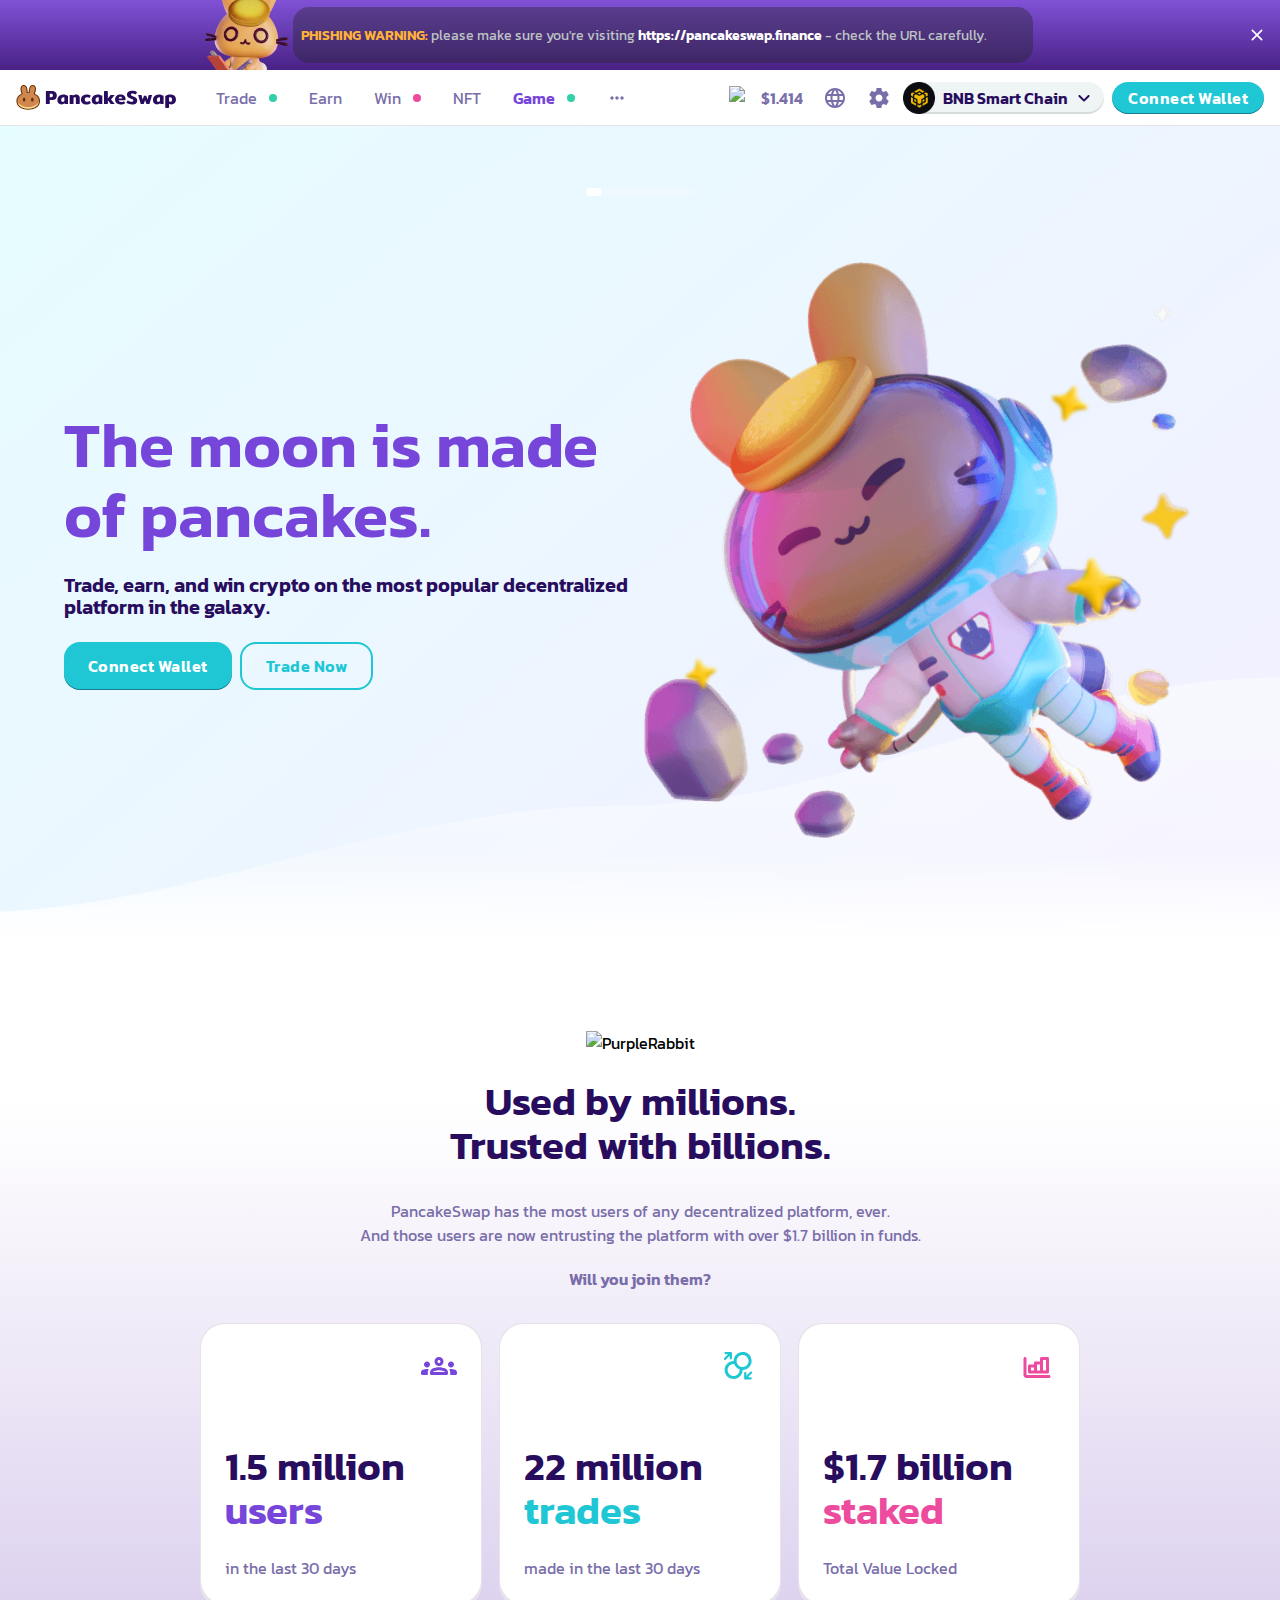
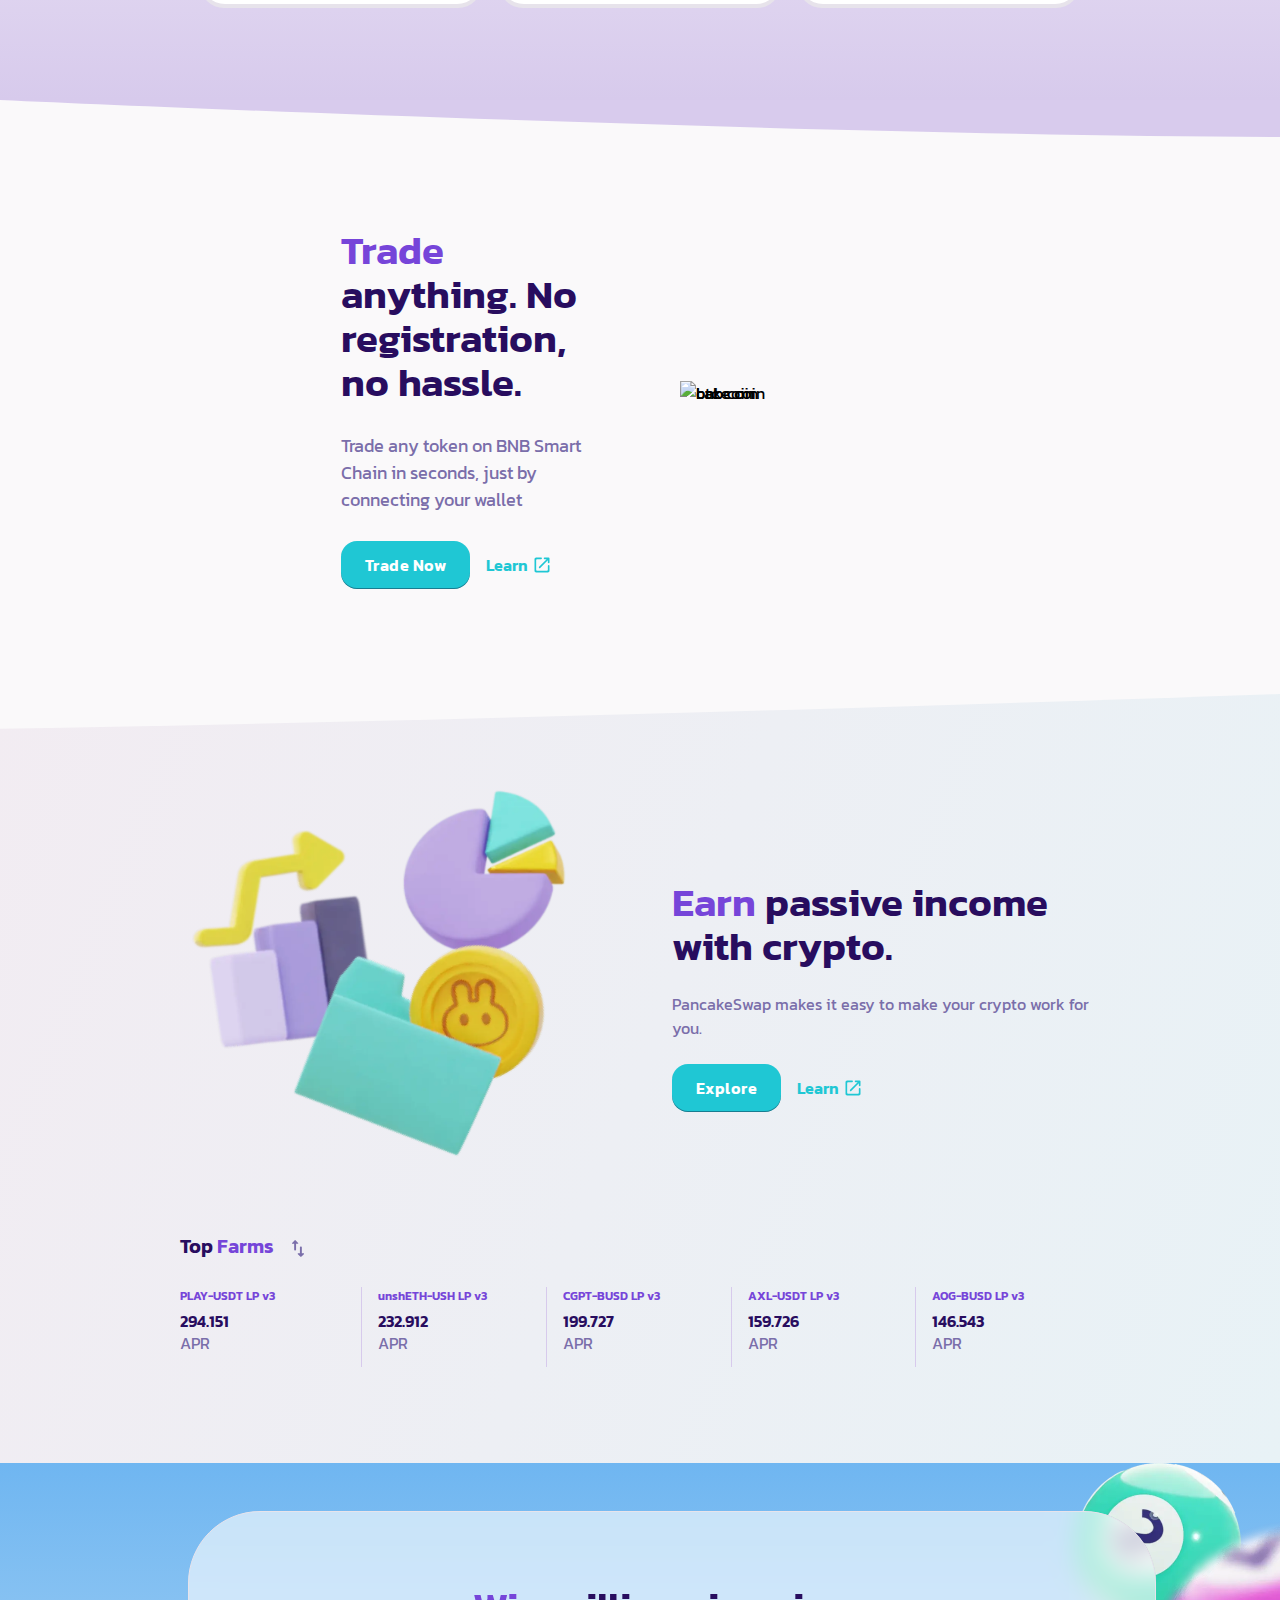
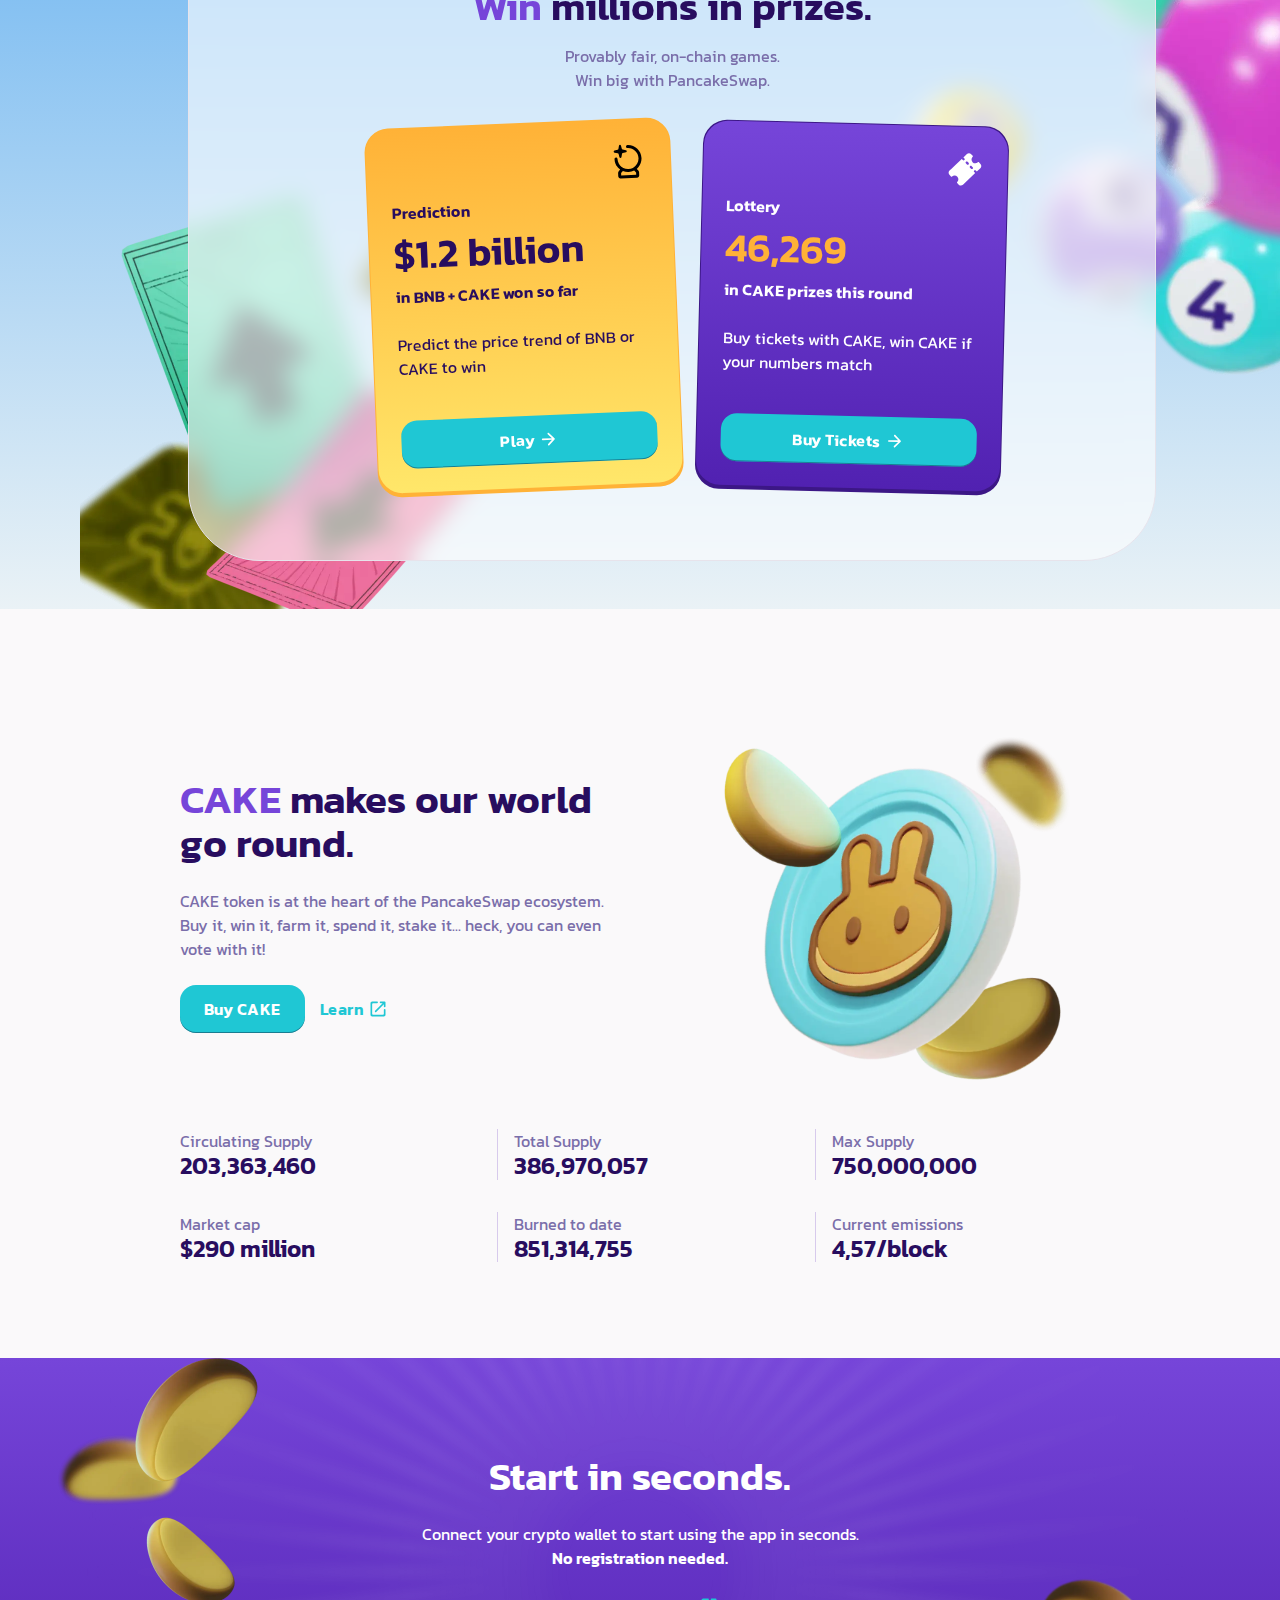
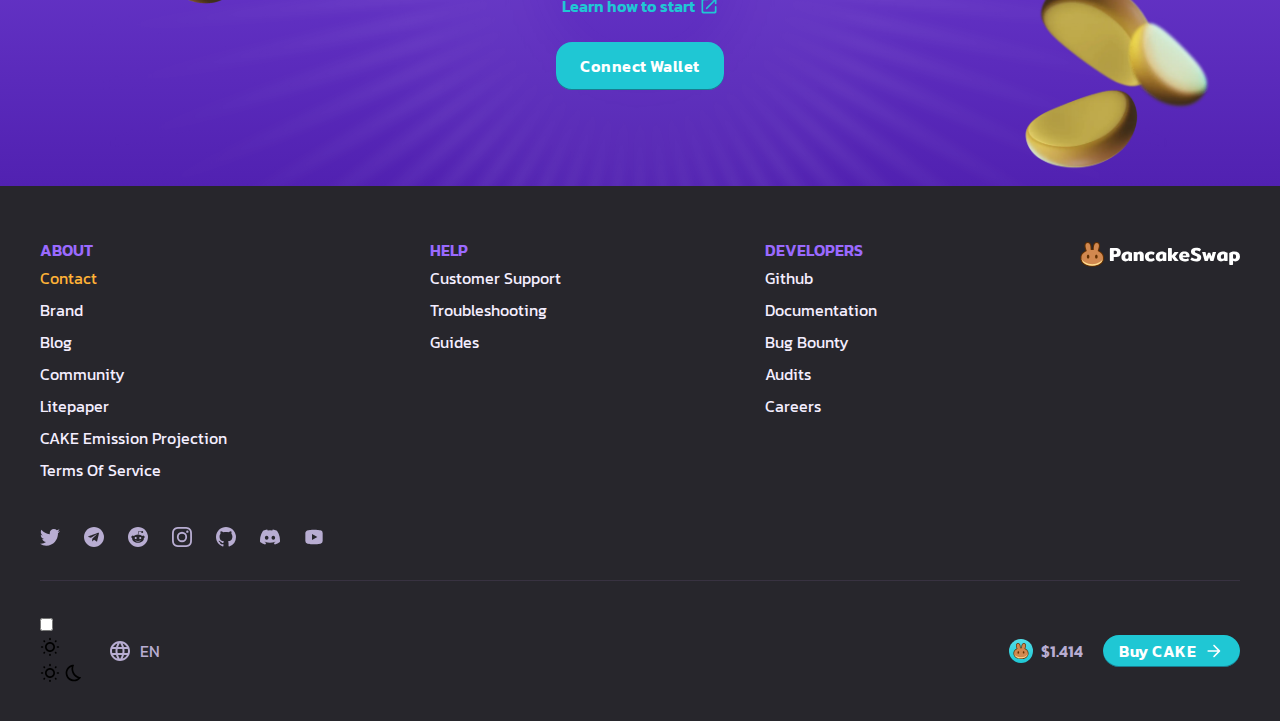
==== commit ee0ed643: "feat: added popups + scripts, added faq scripts and fixed theme-switch" ====
--- a/index.html
+++ b/index.html
@@ -9,6 +9,303 @@
   </head>
 
   <body>
+    <div class="modals-container">
+      <div class="walletModal">
+        <div class="walletModal-wrapper">
+          <div class="walletModal__buttons">
+            <button class="walletModal__btn walletModal__btn--left">
+              Connect Wallet
+            </button>
+            <button class="walletModal__btn walletModal__btn--right">
+              What's a Web3 Wallet?
+            </button>
+          </div>
+          <div class="walletModal-b1">
+            <div class="walletModal-b1-a">
+              <div class="walletModal-b1-a__text">
+                <h2 class="walletModal-b1-a__title">Connect Wallet</h2>
+                <p class="walletModal-b1-a__description">
+                  Start by connecting with one of the wallets below. Be sure to
+                  store your private keys or seed phrase securely. Never share
+                  them with anyone.
+                </p>
+              </div>
+              <div class="walletModal-b1-a-imgs">
+                <div class="walletModal-b1-a-imgs__img">
+                  <div class="walletModal-b1-a-imgs__image-container">
+                    <img
+                      src="./assets/images/wallets/metamask.png"
+                      alt="Metamask"
+                    />
+                  </div>
+                  <span class="walletModal-b1-a-imgs__text">Metamask</span>
+                </div>
+
+                <div class="walletModal-b1-a-imgs__img">
+                  <div class="walletModal-b1-a-imgs__image-container">
+                    <img
+                      src="./assets/images/wallets/binance.png"
+                      alt="Binance wallet"
+                    />
+                  </div>
+                  <span class="walletModal-b1-a-imgs__text"
+                    >Binance Wallet</span
+                  >
+                </div>
+                <div class="walletModal-b1-a-imgs__img">
+                  <div class="walletModal-b1-a-imgs__image-container">
+                    <img
+                      src="./assets/images/wallets/coinbase.png"
+                      alt="Coinbase wallet"
+                    />
+                  </div>
+                  <span class="walletModal-b1-a-imgs__text"
+                    >Coinbase Wallet</span
+                  >
+                </div>
+                <div class="walletModal-b1-a-imgs__img">
+                  <div class="walletModal-b1-a-imgs__image-container">
+                    <img
+                      src="./assets/images/wallets/trust.png"
+                      alt="Trust wallet"
+                    />
+                  </div>
+                  <span class="walletModal-b1-a-imgs__text">Trust Wallet</span>
+                </div>
+                <div class="walletModal-b1-a-imgs__img">
+                  <div class="walletModal-b1-a-imgs__image-container">
+                    <img
+                      src="./assets/images/wallets/walletconnect.png"
+                      alt="Wallet connect"
+                    />
+                  </div>
+                  <span class="walletModal-b1-a-imgs__text">WalletConnect</span>
+                </div>
+                <div class="walletModal-b1-a-imgs__img">
+                  <div class="walletModal-b1-a-imgs__image-container">
+                    <img
+                      src="./assets/images/wallets/opera.png"
+                      alt="Opera wallet"
+                    />
+                  </div>
+                  <span class="walletModal-b1-a-imgs__text">Opera Wallet</span>
+                </div>
+                <div class="walletModal-b1-a-imgs__img">
+                  <div class="walletModal-b1-a-imgs__image-container">
+                    <img
+                      src="./assets/images/wallets/brave.png"
+                      alt="Brave wallet"
+                    />
+                  </div>
+                  <span class="walletModal-b1-a-imgs__text">Brave Wallet</span>
+                </div>
+                <div class="walletModal-b1-a-imgs__img">
+                  <div class="walletModal-b1-a-imgs__image-container">
+                    <img
+                      src="./assets/images/wallets/mathwallet.png"
+                      alt="Math wallet"
+                    />
+                  </div>
+                  <span class="walletModal-b1-a-imgs__text">Math Wallet</span>
+                </div>
+                <div class="walletModal-b1-a-imgs__img">
+                  <div
+                    class="walletModal-b1-a-imgs__image-container walletModal-b1-a-imgs__image-container--svg"
+                  >
+                    <svg
+                      viewBox="0 0 24 24"
+                      color="text"
+                      width="20px"
+                      xmlns="http://www.w3.org/2000/svg"
+                      class="sc-231a1e38-0 dPwWVs"
+                    >
+                      <path
+                        d="M6 10C4.9 10 4 10.9 4 12C4 13.1 4.9 14 6 14C7.1 14 8 13.1 8 12C8 10.9 7.1 10 6 10ZM18 10C16.9 10 16 10.9 16 12C16 13.1 16.9 14 18 14C19.1 14 20 13.1 20 12C20 10.9 19.1 10 18 10ZM12 10C10.9 10 10 10.9 10 12C10 13.1 10.9 14 12 14C13.1 14 14 13.1 14 12C14 10.9 13.1 10 12 10Z"
+                      ></path>
+                    </svg>
+                  </div>
+                  <span class="walletModal-b1-a-imgs__text">More</span>
+                </div>
+              </div>
+            </div>
+            <div class="walletModal-b1-b">
+              <h2 class="walletModal-b1-b__title">Haven’t got a wallet yet?</h2>
+              <img
+                class="walletModal-b1-b__img"
+                src="./assets/images/wallets/wallet_intro.png"
+                alt="wallet intro"
+              />
+              <a href="" class="walletModal-b1-b__link">
+                Learn How to connect
+                <svg
+                  viewBox="0 0 24 24"
+                  color="backgroundAlt"
+                  width="20px"
+                  xmlns="http://www.w3.org/2000/svg"
+                  class="sc-4ba21b47-0 eAZfYF"
+                >
+                  <path
+                    d="M18 19H6C5.45 19 5 18.55 5 18V6C5 5.45 5.45 5 6 5H11C11.55 5 12 4.55 12 4C12 3.45 11.55 3 11 3H5C3.89 3 3 3.9 3 5V19C3 20.1 3.9 21 5 21H19C20.1 21 21 20.1 21 19V13C21 12.45 20.55 12 20 12C19.45 12 19 12.45 19 13V18C19 18.55 18.55 19 18 19ZM14 4C14 4.55 14.45 5 15 5H17.59L8.46 14.13C8.07 14.52 8.07 15.15 8.46 15.54C8.85 15.93 9.48 15.93 9.87 15.54L19 6.41V9C19 9.55 19.45 10 20 10C20.55 10 21 9.55 21 9V4C21 3.45 20.55 3 20 3H15C14.45 3 14 3.45 14 4Z"
+                  ></path>
+                </svg>
+              </a>
+            </div>
+          </div>
+        </div>
+      </div>
+      <div class="popup">
+        <div class="popup__header">
+          <p>Settings</p>
+          <button class="popup__close">
+            <svg
+              xmlns:xlink="http://www.w3.org/1999/xlink"
+              viewBox="0 0 24 24"
+              color="#FFFFFF"
+              width="24"
+              xmlns="http://www.w3.org/2000/svg"
+              class="sc-231a1e38-0 iNUyNs"
+              height="24"
+            >
+              <path
+                fill="#FFFFFF"
+                d="M18.3 5.70997C17.91 5.31997 17.28 5.31997 16.89 5.70997L12 10.59L7.10997 5.69997C6.71997 5.30997 6.08997 5.30997 5.69997 5.69997C5.30997 6.08997 5.30997 6.71997 5.69997 7.10997L10.59 12L5.69997 16.89C5.30997 17.28 5.30997 17.91 5.69997 18.3C6.08997 18.69 6.71997 18.69 7.10997 18.3L12 13.41L16.89 18.3C17.28 18.69 17.91 18.69 18.3 18.3C18.69 17.91 18.69 17.28 18.3 16.89L13.41 12L18.3 7.10997C18.68 6.72997 18.68 6.08997 18.3 5.70997Z"
+              ></path>
+            </svg>
+          </button>
+        </div>
+        <div class="popup__body">
+          <p class="popup__text popup__text--warning">GLOBAL</p>
+          <div class="popup__checkbox">
+            <p class="popup__text popup__text--details">Dark mode</p>
+
+            <div class="theme-switch">
+              <input type="checkbox" id="switch-theme" />
+              <div class="theme-switch__button"></div>
+              <div class="theme-switch__background-svg">
+                <svg
+                  viewBox="0 0 24 24"
+                  color="backgroundAlt"
+                  width="20px"
+                  xmlns="http://www.w3.org/2000/svg"
+                  class="sc-231a1e38-0 kONOCo"
+                >
+                  <path
+                    d="M5.66 4.2L6.05 4.59C6.44 4.97 6.44 5.61 6.05 5.99L6.04 6C5.65 6.39 5.03 6.39 4.64 6L4.25 5.61C3.86 5.23 3.86 4.6 4.25 4.21L4.26 4.2C4.64 3.82 5.27 3.81 5.66 4.2Z"
+                  ></path>
+                  <path
+                    d="M1.99 10.95H3.01C3.56 10.95 4 11.39 4 11.95V11.96C4 12.51 3.56 12.95 3 12.94H1.99C1.44 12.94 1 12.5 1 11.95V11.94C1 11.39 1.44 10.95 1.99 10.95Z"
+                  ></path>
+                  <path
+                    d="M12 1H12.01C12.56 1 13 1.44 13 1.99V2.96C13 3.51 12.56 3.95 12 3.94H11.99C11.44 3.94 11 3.5 11 2.95V1.99C11 1.44 11.44 1 12 1Z"
+                  ></path>
+                  <path
+                    d="M18.34 4.2C18.73 3.82 19.36 3.82 19.75 4.21C20.14 4.6 20.14 5.22 19.75 5.61L19.36 6C18.98 6.39 18.35 6.39 17.96 6L17.95 5.99C17.56 5.61 17.56 4.98 17.95 4.59L18.34 4.2Z"
+                  ></path>
+                  <path
+                    d="M18.33 19.7L17.94 19.31C17.55 18.92 17.55 18.3 17.95 17.9C18.33 17.52 18.96 17.51 19.35 17.9L19.74 18.29C20.13 18.68 20.13 19.31 19.74 19.7C19.35 20.09 18.72 20.09 18.33 19.7Z"
+                  ></path>
+                  <path
+                    d="M20 11.95V11.94C20 11.39 20.44 10.95 20.99 10.95H22C22.55 10.95 22.99 11.39 22.99 11.94V11.95C22.99 12.5 22.55 12.94 22 12.94H20.99C20.44 12.94 20 12.5 20 11.95Z"
+                  ></path>
+                  <path
+                    fill-rule="evenodd"
+                    clip-rule="evenodd"
+                    d="M6 11.95C6 8.64 8.69 5.95 12 5.95C15.31 5.95 18 8.64 18 11.95C18 15.26 15.31 17.95 12 17.95C8.69 17.95 6 15.26 6 11.95ZM12 16C14.2091 16 16 14.2091 16 12C16 9.79086 14.2091 8 12 8C9.79086 8 8 9.79086 8 12C8 14.2091 9.79086 16 12 16Z"
+                  ></path>
+                  <path
+                    d="M12 22.9H11.99C11.44 22.9 11 22.46 11 21.91V20.95C11 20.4 11.44 19.96 11.99 19.96H12C12.55 19.96 12.99 20.4 12.99 20.95V21.91C12.99 22.46 12.55 22.9 12 22.9Z"
+                  ></path>
+                  <path
+                    d="M5.66 19.69C5.27 20.08 4.64 20.08 4.25 19.69C3.86 19.3 3.86 18.68 4.24 18.28L4.63 17.89C5.02 17.5 5.65 17.5 6.04 17.89L6.05 17.9C6.43 18.28 6.44 18.91 6.05 19.3L5.66 19.69Z"
+                  ></path>
+                </svg>
+                <svg
+                  viewBox="0 0 24 24"
+                  color="backgroundAlt"
+                  width="20px"
+                  xmlns="http://www.w3.org/2000/svg"
+                  class="sc-231a1e38-0 kONOCo"
+                >
+                  <path
+                    fill-rule="evenodd"
+                    clip-rule="evenodd"
+                    d="M4.1534 13.6089L4.15362 13.61C4.77322 16.8113 7.42207 19.3677 10.647 19.8853L10.6502 19.8858C13.0412 20.2736 15.2625 19.6103 16.9422 18.2833C11.3549 16.2878 7.9748 10.3524 9.26266 4.48816C5.69846 5.77194 3.35817 9.51245 4.1534 13.6089ZM10.0083 2.21054C4.76622 3.2533 1.09895 8.36947 2.19006 13.9901C2.97006 18.0201 6.28006 21.2101 10.3301 21.8601C13.8512 22.4311 17.0955 21.1608 19.2662 18.8587C19.2765 18.8478 19.2866 18.837 19.2968 18.8261C19.4385 18.6745 19.5757 18.5184 19.7079 18.3581C19.7105 18.355 19.713 18.3519 19.7156 18.3487C19.8853 18.1426 20.0469 17.9295 20.2001 17.7101C20.4101 17.4001 20.2401 16.9601 19.8701 16.9201C19.5114 16.8796 19.1602 16.8209 18.817 16.7452C18.7964 16.7406 18.7758 16.736 18.7552 16.7313C18.6676 16.7114 18.5804 16.6903 18.4938 16.6681C18.4919 16.6676 18.4901 16.6672 18.4882 16.6667C13.0234 15.2647 9.72516 9.48006 11.4542 4.03417C11.4549 4.03214 11.4555 4.03012 11.4562 4.0281C11.4875 3.92954 11.5205 3.83109 11.5552 3.73278C11.5565 3.72911 11.5578 3.72543 11.5591 3.72175C11.6768 3.38921 11.8136 3.05829 11.9701 2.73005C12.1301 2.39005 11.8501 2.01005 11.4701 2.03005C11.1954 2.04379 10.924 2.06848 10.6561 2.10368C10.6517 2.10427 10.6472 2.10486 10.6428 2.10545C10.4413 2.13221 10.2418 2.16492 10.0446 2.2034C10.0325 2.20576 10.0204 2.20814 10.0083 2.21054Z"
+                  ></path>
+                </svg>
+              </div>
+            </div>
+          </div>
+          <div class="popup__checkbox">
+            <span>
+              Subgraph Health Indicator
+              <svg
+                xmlns="http://www.w3.org/2000/svg"
+                width="16"
+                class="sc-231a1e38-0 gUXTeE"
+                color="textSubtle"
+                viewBox="0 0 24 24"
+              >
+                <path
+                  d="M12 2C6.48 2 2 6.48 2 12s4.48 10 10 10 10-4.48 10-10S17.52 2 12 2Zm0 18c-4.41 0-8-3.59-8-8s3.59-8 8-8 8 3.59 8 8-3.59 8-8 8Zm-1-4h2v2h-2v-2Zm1.61-9.96c-2.06-.3-3.88.97-4.43 2.79-.18.58.26 1.17.87 1.17h.2c.41 0 .74-.29.88-.67.32-.89 1.27-1.5 2.3-1.28.95.2 1.65 1.13 1.57 2.1-.1 1.34-1.62 1.63-2.45 2.88 0 .01-.01.01-.01.02-.01.02-.02.03-.03.05-.09.15-.18.32-.25.5-.01.03-.03.05-.04.08-.01.02-.01.04-.02.07-.12.34-.2.75-.2 1.25h2c0-.42.11-.77.28-1.07.02-.03.03-.06.05-.09.08-.14.18-.27.28-.39.01-.01.02-.03.03-.04.1-.12.21-.23.33-.34.96-.91 2.26-1.65 1.99-3.56-.24-1.74-1.61-3.21-3.35-3.47Z"
+                />
+              </svg>
+            </span>
+          </div>
+          <div class="popup__checkbox">
+            <span
+              >Show username
+              <svg
+                xmlns="http://www.w3.org/2000/svg"
+                width="16"
+                class="sc-231a1e38-0 gUXTeE"
+                color="textSubtle"
+                viewBox="0 0 24 24"
+              >
+                <path
+                  d="M12 2C6.48 2 2 6.48 2 12s4.48 10 10 10 10-4.48 10-10S17.52 2 12 2Zm0 18c-4.41 0-8-3.59-8-8s3.59-8 8-8 8 3.59 8 8-3.59 8-8 8Zm-1-4h2v2h-2v-2Zm1.61-9.96c-2.06-.3-3.88.97-4.43 2.79-.18.58.26 1.17.87 1.17h.2c.41 0 .74-.29.88-.67.32-.89 1.27-1.5 2.3-1.28.95.2 1.65 1.13 1.57 2.1-.1 1.34-1.62 1.63-2.45 2.88 0 .01-.01.01-.01.02-.01.02-.02.03-.03.05-.09.15-.18.32-.25.5-.01.03-.03.05-.04.08-.01.02-.01.04-.02.07-.12.34-.2.75-.2 1.25h2c0-.42.11-.77.28-1.07.02-.03.03-.06.05-.09.08-.14.18-.27.28-.39.01-.01.02-.03.03-.04.1-.12.21-.23.33-.34.96-.91 2.26-1.65 1.99-3.56-.24-1.74-1.61-3.21-3.35-3.47Z"
+                />
+              </svg>
+            </span>
+          </div>
+          <div class="popup__checkbox">
+            <span
+              >Token Risk Scanning
+              <svg
+                xmlns="http://www.w3.org/2000/svg"
+                width="16"
+                class="sc-231a1e38-0 gUXTeE"
+                color="textSubtle"
+                viewBox="0 0 24 24"
+              >
+                <path
+                  d="M12 2C6.48 2 2 6.48 2 12s4.48 10 10 10 10-4.48 10-10S17.52 2 12 2Zm0 18c-4.41 0-8-3.59-8-8s3.59-8 8-8 8 3.59 8 8-3.59 8-8 8Zm-1-4h2v2h-2v-2Zm1.61-9.96c-2.06-.3-3.88.97-4.43 2.79-.18.58.26 1.17.87 1.17h.2c.41 0 .74-.29.88-.67.32-.89 1.27-1.5 2.3-1.28.95.2 1.65 1.13 1.57 2.1-.1 1.34-1.62 1.63-2.45 2.88 0 .01-.01.01-.01.02-.01.02-.02.03-.03.05-.09.15-.18.32-.25.5-.01.03-.03.05-.04.08-.01.02-.01.04-.02.07-.12.34-.2.75-.2 1.25h2c0-.42.11-.77.28-1.07.02-.03.03-.06.05-.09.08-.14.18-.27.28-.39.01-.01.02-.03.03-.04.1-.12.21-.23.33-.34.96-.91 2.26-1.65 1.99-3.56-.24-1.74-1.61-3.21-3.35-3.47Z"
+                />
+              </svg>
+            </span>
+          </div>
+          <div class="popup__content">
+            <p>Default Transaction Speed (GWEI)</p>
+            <svg
+              xmlns="http://www.w3.org/2000/svg"
+              width="16"
+              class="sc-231a1e38-0 gUXTeE"
+              color="textSubtle"
+              viewBox="0 0 24 24"
+            >
+              <path
+                d="M12 2C6.48 2 2 6.48 2 12s4.48 10 10 10 10-4.48 10-10S17.52 2 12 2Zm0 18c-4.41 0-8-3.59-8-8s3.59-8 8-8 8 3.59 8 8-3.59 8-8 8Zm-1-4h2v2h-2v-2Zm1.61-9.96c-2.06-.3-3.88.97-4.43 2.79-.18.58.26 1.17.87 1.17h.2c.41 0 .74-.29.88-.67.32-.89 1.27-1.5 2.3-1.28.95.2 1.65 1.13 1.57 2.1-.1 1.34-1.62 1.63-2.45 2.88 0 .01-.01.01-.01.02-.01.02-.02.03-.03.05-.09.15-.18.32-.25.5-.01.03-.03.05-.04.08-.01.02-.01.04-.02.07-.12.34-.2.75-.2 1.25h2c0-.42.11-.77.28-1.07.02-.03.03-.06.05-.09.08-.14.18-.27.28-.39.01-.01.02-.03.03-.04.1-.12.21-.23.33-.34.96-.91 2.26-1.65 1.99-3.56-.24-1.74-1.61-3.21-3.35-3.47Z"
+              />
+            </svg>
+          </div>
+          <div class="popup__buttons">
+            <button class="popup__option popup__option--active">Default</button>
+            <button class="popup__option">Standard (3)</button>
+            <button class="popup__option">Fast (4)</button>
+            <button class="popup__option">Instant (5)</button>
+          </div>
+        </div>
+      </div>
+    </div>
     <div class="phishing-popup">
       <div class="phishing-popup__content">
         <div class="phishing-popup__main">
@@ -459,7 +756,7 @@
           </div>
           <!-- NAVBAR RIGHT BUTTON SETTINGS-->
           <div class="dropdown dropdown--settings" id="popup_btn">
-            <a href="#" class="dropdownbtn">
+            <a class="dropdownbtn">
               <svg
                 viewBox="0 0 24 24"
                 height="24"
@@ -531,7 +828,7 @@
               </div>
             </div>
           </div>
-          <div class="connect-wallet" id="connectWalletButton">
+          <div class="connect-wallet connectWalletButton">
             <button class="menu-button">
               <span class="connect-wallet-lg"> Connect Wallet</span>
               <span class="connect-wallet-sx"> Connect</span>
@@ -993,7 +1290,7 @@
             platform in the galaxy.
           </p>
           <div class="hero-section__buttons">
-            <button>Connect Wallet</button>
+            <button class="connectWalletButton">Connect Wallet</button>
             <a href="#">Trade Now</a>
           </div>
         </div>
@@ -1728,7 +2025,8 @@
               ></path>
             </svg>
           </a>
-          <a href="#" class="wallet-section__btn wallet-section__btn--connect"
+          <a
+            class="wallet-section__btn wallet-section__btn--connect connectWalletButton"
             >Connect Wallet</a
           >
         </div>
@@ -2736,455 +3034,6 @@
     <script src="./script/navbar-sticky.js"></script>
     <script src="./script/button-scroll.js"></script>
     <script src="./script/theme-switch.js" type="module"></script>
+    <script src="./script/nav-buttons.js"></script>
   </body>
-  <div class="popup">
-    <div class="popup__header">
-      <p>Settings</p>
-      <button class="popup__close">
-        <svg
-          xmlns:xlink="http://www.w3.org/1999/xlink"
-          viewBox="0 0 24 24"
-          color="#FFFFFF"
-          width="24"
-          xmlns="http://www.w3.org/2000/svg"
-          class="sc-231a1e38-0 iNUyNs"
-          height="24"
-        >
-          <path
-            fill="#FFFFFF"
-            d="M18.3 5.70997C17.91 5.31997 17.28 5.31997 16.89 5.70997L12 10.59L7.10997 5.69997C6.71997 5.30997 6.08997 5.30997 5.69997 5.69997C5.30997 6.08997 5.30997 6.71997 5.69997 7.10997L10.59 12L5.69997 16.89C5.30997 17.28 5.30997 17.91 5.69997 18.3C6.08997 18.69 6.71997 18.69 7.10997 18.3L12 13.41L16.89 18.3C17.28 18.69 17.91 18.69 18.3 18.3C18.69 17.91 18.69 17.28 18.3 16.89L13.41 12L18.3 7.10997C18.68 6.72997 18.68 6.08997 18.3 5.70997Z"
-          ></path>
-        </svg>
-      </button>
-    </div>
-    <div class="popup__body">
-      <p class="popup__text popup__text--warning">GLOBAL</p>
-      <p class="popup__text popup__text--details">Dark mode</p>
-
-      <div class="theme-switch">
-        <input type="checkbox" id="switch-theme" />
-        <div class="theme-switch__button"></div>
-        <div class="theme-switch__background-svg">
-          <svg
-            viewBox="0 0 24 24"
-            color="backgroundAlt"
-            width="20px"
-            xmlns="http://www.w3.org/2000/svg"
-            class="sc-231a1e38-0 kONOCo"
-          >
-            <path
-              d="M5.66 4.2L6.05 4.59C6.44 4.97 6.44 5.61 6.05 5.99L6.04 6C5.65 6.39 5.03 6.39 4.64 6L4.25 5.61C3.86 5.23 3.86 4.6 4.25 4.21L4.26 4.2C4.64 3.82 5.27 3.81 5.66 4.2Z"
-            ></path>
-            <path
-              d="M1.99 10.95H3.01C3.56 10.95 4 11.39 4 11.95V11.96C4 12.51 3.56 12.95 3 12.94H1.99C1.44 12.94 1 12.5 1 11.95V11.94C1 11.39 1.44 10.95 1.99 10.95Z"
-            ></path>
-            <path
-              d="M12 1H12.01C12.56 1 13 1.44 13 1.99V2.96C13 3.51 12.56 3.95 12 3.94H11.99C11.44 3.94 11 3.5 11 2.95V1.99C11 1.44 11.44 1 12 1Z"
-            ></path>
-            <path
-              d="M18.34 4.2C18.73 3.82 19.36 3.82 19.75 4.21C20.14 4.6 20.14 5.22 19.75 5.61L19.36 6C18.98 6.39 18.35 6.39 17.96 6L17.95 5.99C17.56 5.61 17.56 4.98 17.95 4.59L18.34 4.2Z"
-            ></path>
-            <path
-              d="M18.33 19.7L17.94 19.31C17.55 18.92 17.55 18.3 17.95 17.9C18.33 17.52 18.96 17.51 19.35 17.9L19.74 18.29C20.13 18.68 20.13 19.31 19.74 19.7C19.35 20.09 18.72 20.09 18.33 19.7Z"
-            ></path>
-            <path
-              d="M20 11.95V11.94C20 11.39 20.44 10.95 20.99 10.95H22C22.55 10.95 22.99 11.39 22.99 11.94V11.95C22.99 12.5 22.55 12.94 22 12.94H20.99C20.44 12.94 20 12.5 20 11.95Z"
-            ></path>
-            <path
-              fill-rule="evenodd"
-              clip-rule="evenodd"
-              d="M6 11.95C6 8.64 8.69 5.95 12 5.95C15.31 5.95 18 8.64 18 11.95C18 15.26 15.31 17.95 12 17.95C8.69 17.95 6 15.26 6 11.95ZM12 16C14.2091 16 16 14.2091 16 12C16 9.79086 14.2091 8 12 8C9.79086 8 8 9.79086 8 12C8 14.2091 9.79086 16 12 16Z"
-            ></path>
-            <path
-              d="M12 22.9H11.99C11.44 22.9 11 22.46 11 21.91V20.95C11 20.4 11.44 19.96 11.99 19.96H12C12.55 19.96 12.99 20.4 12.99 20.95V21.91C12.99 22.46 12.55 22.9 12 22.9Z"
-            ></path>
-            <path
-              d="M5.66 19.69C5.27 20.08 4.64 20.08 4.25 19.69C3.86 19.3 3.86 18.68 4.24 18.28L4.63 17.89C5.02 17.5 5.65 17.5 6.04 17.89L6.05 17.9C6.43 18.28 6.44 18.91 6.05 19.3L5.66 19.69Z"
-            ></path>
-          </svg>
-          <svg
-            viewBox="0 0 24 24"
-            color="backgroundAlt"
-            width="20px"
-            xmlns="http://www.w3.org/2000/svg"
-            class="sc-231a1e38-0 kONOCo"
-          >
-            <path
-              fill-rule="evenodd"
-              clip-rule="evenodd"
-              d="M4.1534 13.6089L4.15362 13.61C4.77322 16.8113 7.42207 19.3677 10.647 19.8853L10.6502 19.8858C13.0412 20.2736 15.2625 19.6103 16.9422 18.2833C11.3549 16.2878 7.9748 10.3524 9.26266 4.48816C5.69846 5.77194 3.35817 9.51245 4.1534 13.6089ZM10.0083 2.21054C4.76622 3.2533 1.09895 8.36947 2.19006 13.9901C2.97006 18.0201 6.28006 21.2101 10.3301 21.8601C13.8512 22.4311 17.0955 21.1608 19.2662 18.8587C19.2765 18.8478 19.2866 18.837 19.2968 18.8261C19.4385 18.6745 19.5757 18.5184 19.7079 18.3581C19.7105 18.355 19.713 18.3519 19.7156 18.3487C19.8853 18.1426 20.0469 17.9295 20.2001 17.7101C20.4101 17.4001 20.2401 16.9601 19.8701 16.9201C19.5114 16.8796 19.1602 16.8209 18.817 16.7452C18.7964 16.7406 18.7758 16.736 18.7552 16.7313C18.6676 16.7114 18.5804 16.6903 18.4938 16.6681C18.4919 16.6676 18.4901 16.6672 18.4882 16.6667C13.0234 15.2647 9.72516 9.48006 11.4542 4.03417C11.4549 4.03214 11.4555 4.03012 11.4562 4.0281C11.4875 3.92954 11.5205 3.83109 11.5552 3.73278C11.5565 3.72911 11.5578 3.72543 11.5591 3.72175C11.6768 3.38921 11.8136 3.05829 11.9701 2.73005C12.1301 2.39005 11.8501 2.01005 11.4701 2.03005C11.1954 2.04379 10.924 2.06848 10.6561 2.10368C10.6517 2.10427 10.6472 2.10486 10.6428 2.10545C10.4413 2.13221 10.2418 2.16492 10.0446 2.2034C10.0325 2.20576 10.0204 2.20814 10.0083 2.21054Z"
-            ></path>
-          </svg>
-        </div>
-      </div>
-      <div class="popup__checkbox">
-        <span> Subgraph Health Indicator</span
-        ><svg
-          xmlns="http://www.w3.org/2000/svg"
-          width="16"
-          class="sc-231a1e38-0 gUXTeE"
-          color="textSubtle"
-          viewBox="0 0 24 24"
-        >
-          <path
-            d="M12 2C6.48 2 2 6.48 2 12s4.48 10 10 10 10-4.48 10-10S17.52 2 12 2Zm0 18c-4.41 0-8-3.59-8-8s3.59-8 8-8 8 3.59 8 8-3.59 8-8 8Zm-1-4h2v2h-2v-2Zm1.61-9.96c-2.06-.3-3.88.97-4.43 2.79-.18.58.26 1.17.87 1.17h.2c.41 0 .74-.29.88-.67.32-.89 1.27-1.5 2.3-1.28.95.2 1.65 1.13 1.57 2.1-.1 1.34-1.62 1.63-2.45 2.88 0 .01-.01.01-.01.02-.01.02-.02.03-.03.05-.09.15-.18.32-.25.5-.01.03-.03.05-.04.08-.01.02-.01.04-.02.07-.12.34-.2.75-.2 1.25h2c0-.42.11-.77.28-1.07.02-.03.03-.06.05-.09.08-.14.18-.27.28-.39.01-.01.02-.03.03-.04.1-.12.21-.23.33-.34.96-.91 2.26-1.65 1.99-3.56-.24-1.74-1.61-3.21-3.35-3.47Z"
-          />
-        </svg>
-
-        <div class="theme-switch">
-          <input type="checkbox" id="switch-theme" />
-          <div class="theme-switch__button"></div>
-          <div class="theme-switch__background-svg">
-            <svg
-              viewBox="0 0 24 24"
-              color="backgroundAlt"
-              width="20px"
-              xmlns="http://www.w3.org/2000/svg"
-              class="sc-231a1e38-0 kONOCo"
-            >
-              <path
-                d="M5.66 4.2L6.05 4.59C6.44 4.97 6.44 5.61 6.05 5.99L6.04 6C5.65 6.39 5.03 6.39 4.64 6L4.25 5.61C3.86 5.23 3.86 4.6 4.25 4.21L4.26 4.2C4.64 3.82 5.27 3.81 5.66 4.2Z"
-              ></path>
-              <path
-                d="M1.99 10.95H3.01C3.56 10.95 4 11.39 4 11.95V11.96C4 12.51 3.56 12.95 3 12.94H1.99C1.44 12.94 1 12.5 1 11.95V11.94C1 11.39 1.44 10.95 1.99 10.95Z"
-              ></path>
-              <path
-                d="M12 1H12.01C12.56 1 13 1.44 13 1.99V2.96C13 3.51 12.56 3.95 12 3.94H11.99C11.44 3.94 11 3.5 11 2.95V1.99C11 1.44 11.44 1 12 1Z"
-              ></path>
-              <path
-                d="M18.34 4.2C18.73 3.82 19.36 3.82 19.75 4.21C20.14 4.6 20.14 5.22 19.75 5.61L19.36 6C18.98 6.39 18.35 6.39 17.96 6L17.95 5.99C17.56 5.61 17.56 4.98 17.95 4.59L18.34 4.2Z"
-              ></path>
-              <path
-                d="M18.33 19.7L17.94 19.31C17.55 18.92 17.55 18.3 17.95 17.9C18.33 17.52 18.96 17.51 19.35 17.9L19.74 18.29C20.13 18.68 20.13 19.31 19.74 19.7C19.35 20.09 18.72 20.09 18.33 19.7Z"
-              ></path>
-              <path
-                d="M20 11.95V11.94C20 11.39 20.44 10.95 20.99 10.95H22C22.55 10.95 22.99 11.39 22.99 11.94V11.95C22.99 12.5 22.55 12.94 22 12.94H20.99C20.44 12.94 20 12.5 20 11.95Z"
-              ></path>
-              <path
-                fill-rule="evenodd"
-                clip-rule="evenodd"
-                d="M6 11.95C6 8.64 8.69 5.95 12 5.95C15.31 5.95 18 8.64 18 11.95C18 15.26 15.31 17.95 12 17.95C8.69 17.95 6 15.26 6 11.95ZM12 16C14.2091 16 16 14.2091 16 12C16 9.79086 14.2091 8 12 8C9.79086 8 8 9.79086 8 12C8 14.2091 9.79086 16 12 16Z"
-              ></path>
-              <path
-                d="M12 22.9H11.99C11.44 22.9 11 22.46 11 21.91V20.95C11 20.4 11.44 19.96 11.99 19.96H12C12.55 19.96 12.99 20.4 12.99 20.95V21.91C12.99 22.46 12.55 22.9 12 22.9Z"
-              ></path>
-              <path
-                d="M5.66 19.69C5.27 20.08 4.64 20.08 4.25 19.69C3.86 19.3 3.86 18.68 4.24 18.28L4.63 17.89C5.02 17.5 5.65 17.5 6.04 17.89L6.05 17.9C6.43 18.28 6.44 18.91 6.05 19.3L5.66 19.69Z"
-              ></path>
-            </svg>
-            <svg
-              viewBox="0 0 24 24"
-              color="backgroundAlt"
-              width="20px"
-              xmlns="http://www.w3.org/2000/svg"
-              class="sc-231a1e38-0 kONOCo"
-            >
-              <path
-                fill-rule="evenodd"
-                clip-rule="evenodd"
-                d="M4.1534 13.6089L4.15362 13.61C4.77322 16.8113 7.42207 19.3677 10.647 19.8853L10.6502 19.8858C13.0412 20.2736 15.2625 19.6103 16.9422 18.2833C11.3549 16.2878 7.9748 10.3524 9.26266 4.48816C5.69846 5.77194 3.35817 9.51245 4.1534 13.6089ZM10.0083 2.21054C4.76622 3.2533 1.09895 8.36947 2.19006 13.9901C2.97006 18.0201 6.28006 21.2101 10.3301 21.8601C13.8512 22.4311 17.0955 21.1608 19.2662 18.8587C19.2765 18.8478 19.2866 18.837 19.2968 18.8261C19.4385 18.6745 19.5757 18.5184 19.7079 18.3581C19.7105 18.355 19.713 18.3519 19.7156 18.3487C19.8853 18.1426 20.0469 17.9295 20.2001 17.7101C20.4101 17.4001 20.2401 16.9601 19.8701 16.9201C19.5114 16.8796 19.1602 16.8209 18.817 16.7452C18.7964 16.7406 18.7758 16.736 18.7552 16.7313C18.6676 16.7114 18.5804 16.6903 18.4938 16.6681C18.4919 16.6676 18.4901 16.6672 18.4882 16.6667C13.0234 15.2647 9.72516 9.48006 11.4542 4.03417C11.4549 4.03214 11.4555 4.03012 11.4562 4.0281C11.4875 3.92954 11.5205 3.83109 11.5552 3.73278C11.5565 3.72911 11.5578 3.72543 11.5591 3.72175C11.6768 3.38921 11.8136 3.05829 11.9701 2.73005C12.1301 2.39005 11.8501 2.01005 11.4701 2.03005C11.1954 2.04379 10.924 2.06848 10.6561 2.10368C10.6517 2.10427 10.6472 2.10486 10.6428 2.10545C10.4413 2.13221 10.2418 2.16492 10.0446 2.2034C10.0325 2.20576 10.0204 2.20814 10.0083 2.21054Z"
-              ></path>
-            </svg>
-          </div>
-        </div>
-      </div>
-      <div class="popup__checkbox">
-        <span>Show username</span
-        ><svg
-          xmlns="http://www.w3.org/2000/svg"
-          width="16"
-          class="sc-231a1e38-0 gUXTeE"
-          color="textSubtle"
-          viewBox="0 0 24 24"
-        >
-          <path
-            d="M12 2C6.48 2 2 6.48 2 12s4.48 10 10 10 10-4.48 10-10S17.52 2 12 2Zm0 18c-4.41 0-8-3.59-8-8s3.59-8 8-8 8 3.59 8 8-3.59 8-8 8Zm-1-4h2v2h-2v-2Zm1.61-9.96c-2.06-.3-3.88.97-4.43 2.79-.18.58.26 1.17.87 1.17h.2c.41 0 .74-.29.88-.67.32-.89 1.27-1.5 2.3-1.28.95.2 1.65 1.13 1.57 2.1-.1 1.34-1.62 1.63-2.45 2.88 0 .01-.01.01-.01.02-.01.02-.02.03-.03.05-.09.15-.18.32-.25.5-.01.03-.03.05-.04.08-.01.02-.01.04-.02.07-.12.34-.2.75-.2 1.25h2c0-.42.11-.77.28-1.07.02-.03.03-.06.05-.09.08-.14.18-.27.28-.39.01-.01.02-.03.03-.04.1-.12.21-.23.33-.34.96-.91 2.26-1.65 1.99-3.56-.24-1.74-1.61-3.21-3.35-3.47Z"
-          />
-        </svg>
-
-        <div class="theme-switch">
-          <input type="checkbox" id="switch-theme" />
-          <div class="theme-switch__button"></div>
-          <div class="theme-switch__background-svg">
-            <svg
-              viewBox="0 0 24 24"
-              color="backgroundAlt"
-              width="20px"
-              xmlns="http://www.w3.org/2000/svg"
-              class="sc-231a1e38-0 kONOCo"
-            >
-              <path
-                d="M5.66 4.2L6.05 4.59C6.44 4.97 6.44 5.61 6.05 5.99L6.04 6C5.65 6.39 5.03 6.39 4.64 6L4.25 5.61C3.86 5.23 3.86 4.6 4.25 4.21L4.26 4.2C4.64 3.82 5.27 3.81 5.66 4.2Z"
-              ></path>
-              <path
-                d="M1.99 10.95H3.01C3.56 10.95 4 11.39 4 11.95V11.96C4 12.51 3.56 12.95 3 12.94H1.99C1.44 12.94 1 12.5 1 11.95V11.94C1 11.39 1.44 10.95 1.99 10.95Z"
-              ></path>
-              <path
-                d="M12 1H12.01C12.56 1 13 1.44 13 1.99V2.96C13 3.51 12.56 3.95 12 3.94H11.99C11.44 3.94 11 3.5 11 2.95V1.99C11 1.44 11.44 1 12 1Z"
-              ></path>
-              <path
-                d="M18.34 4.2C18.73 3.82 19.36 3.82 19.75 4.21C20.14 4.6 20.14 5.22 19.75 5.61L19.36 6C18.98 6.39 18.35 6.39 17.96 6L17.95 5.99C17.56 5.61 17.56 4.98 17.95 4.59L18.34 4.2Z"
-              ></path>
-              <path
-                d="M18.33 19.7L17.94 19.31C17.55 18.92 17.55 18.3 17.95 17.9C18.33 17.52 18.96 17.51 19.35 17.9L19.74 18.29C20.13 18.68 20.13 19.31 19.74 19.7C19.35 20.09 18.72 20.09 18.33 19.7Z"
-              ></path>
-              <path
-                d="M20 11.95V11.94C20 11.39 20.44 10.95 20.99 10.95H22C22.55 10.95 22.99 11.39 22.99 11.94V11.95C22.99 12.5 22.55 12.94 22 12.94H20.99C20.44 12.94 20 12.5 20 11.95Z"
-              ></path>
-              <path
-                fill-rule="evenodd"
-                clip-rule="evenodd"
-                d="M6 11.95C6 8.64 8.69 5.95 12 5.95C15.31 5.95 18 8.64 18 11.95C18 15.26 15.31 17.95 12 17.95C8.69 17.95 6 15.26 6 11.95ZM12 16C14.2091 16 16 14.2091 16 12C16 9.79086 14.2091 8 12 8C9.79086 8 8 9.79086 8 12C8 14.2091 9.79086 16 12 16Z"
-              ></path>
-              <path
-                d="M12 22.9H11.99C11.44 22.9 11 22.46 11 21.91V20.95C11 20.4 11.44 19.96 11.99 19.96H12C12.55 19.96 12.99 20.4 12.99 20.95V21.91C12.99 22.46 12.55 22.9 12 22.9Z"
-              ></path>
-              <path
-                d="M5.66 19.69C5.27 20.08 4.64 20.08 4.25 19.69C3.86 19.3 3.86 18.68 4.24 18.28L4.63 17.89C5.02 17.5 5.65 17.5 6.04 17.89L6.05 17.9C6.43 18.28 6.44 18.91 6.05 19.3L5.66 19.69Z"
-              ></path>
-            </svg>
-            <svg
-              viewBox="0 0 24 24"
-              color="backgroundAlt"
-              width="20px"
-              xmlns="http://www.w3.org/2000/svg"
-              class="sc-231a1e38-0 kONOCo"
-            >
-              <path
-                fill-rule="evenodd"
-                clip-rule="evenodd"
-                d="M4.1534 13.6089L4.15362 13.61C4.77322 16.8113 7.42207 19.3677 10.647 19.8853L10.6502 19.8858C13.0412 20.2736 15.2625 19.6103 16.9422 18.2833C11.3549 16.2878 7.9748 10.3524 9.26266 4.48816C5.69846 5.77194 3.35817 9.51245 4.1534 13.6089ZM10.0083 2.21054C4.76622 3.2533 1.09895 8.36947 2.19006 13.9901C2.97006 18.0201 6.28006 21.2101 10.3301 21.8601C13.8512 22.4311 17.0955 21.1608 19.2662 18.8587C19.2765 18.8478 19.2866 18.837 19.2968 18.8261C19.4385 18.6745 19.5757 18.5184 19.7079 18.3581C19.7105 18.355 19.713 18.3519 19.7156 18.3487C19.8853 18.1426 20.0469 17.9295 20.2001 17.7101C20.4101 17.4001 20.2401 16.9601 19.8701 16.9201C19.5114 16.8796 19.1602 16.8209 18.817 16.7452C18.7964 16.7406 18.7758 16.736 18.7552 16.7313C18.6676 16.7114 18.5804 16.6903 18.4938 16.6681C18.4919 16.6676 18.4901 16.6672 18.4882 16.6667C13.0234 15.2647 9.72516 9.48006 11.4542 4.03417C11.4549 4.03214 11.4555 4.03012 11.4562 4.0281C11.4875 3.92954 11.5205 3.83109 11.5552 3.73278C11.5565 3.72911 11.5578 3.72543 11.5591 3.72175C11.6768 3.38921 11.8136 3.05829 11.9701 2.73005C12.1301 2.39005 11.8501 2.01005 11.4701 2.03005C11.1954 2.04379 10.924 2.06848 10.6561 2.10368C10.6517 2.10427 10.6472 2.10486 10.6428 2.10545C10.4413 2.13221 10.2418 2.16492 10.0446 2.2034C10.0325 2.20576 10.0204 2.20814 10.0083 2.21054Z"
-              ></path>
-            </svg>
-          </div>
-        </div>
-      </div>
-      <div class="popup__checkbox">
-        <span>Token Risk Scanning</span
-        ><svg
-          xmlns="http://www.w3.org/2000/svg"
-          width="16"
-          class="sc-231a1e38-0 gUXTeE"
-          color="textSubtle"
-          viewBox="0 0 24 24"
-        >
-          <path
-            d="M12 2C6.48 2 2 6.48 2 12s4.48 10 10 10 10-4.48 10-10S17.52 2 12 2Zm0 18c-4.41 0-8-3.59-8-8s3.59-8 8-8 8 3.59 8 8-3.59 8-8 8Zm-1-4h2v2h-2v-2Zm1.61-9.96c-2.06-.3-3.88.97-4.43 2.79-.18.58.26 1.17.87 1.17h.2c.41 0 .74-.29.88-.67.32-.89 1.27-1.5 2.3-1.28.95.2 1.65 1.13 1.57 2.1-.1 1.34-1.62 1.63-2.45 2.88 0 .01-.01.01-.01.02-.01.02-.02.03-.03.05-.09.15-.18.32-.25.5-.01.03-.03.05-.04.08-.01.02-.01.04-.02.07-.12.34-.2.75-.2 1.25h2c0-.42.11-.77.28-1.07.02-.03.03-.06.05-.09.08-.14.18-.27.28-.39.01-.01.02-.03.03-.04.1-.12.21-.23.33-.34.96-.91 2.26-1.65 1.99-3.56-.24-1.74-1.61-3.21-3.35-3.47Z"
-          />
-        </svg>
-
-        <div class="theme-switch">
-          <input type="checkbox" id="switch-theme" />
-          <div class="theme-switch__button"></div>
-          <div class="theme-switch__background-svg">
-            <svg
-              viewBox="0 0 24 24"
-              color="backgroundAlt"
-              width="20px"
-              xmlns="http://www.w3.org/2000/svg"
-              class="sc-231a1e38-0 kONOCo"
-            >
-              <path
-                d="M5.66 4.2L6.05 4.59C6.44 4.97 6.44 5.61 6.05 5.99L6.04 6C5.65 6.39 5.03 6.39 4.64 6L4.25 5.61C3.86 5.23 3.86 4.6 4.25 4.21L4.26 4.2C4.64 3.82 5.27 3.81 5.66 4.2Z"
-              ></path>
-              <path
-                d="M1.99 10.95H3.01C3.56 10.95 4 11.39 4 11.95V11.96C4 12.51 3.56 12.95 3 12.94H1.99C1.44 12.94 1 12.5 1 11.95V11.94C1 11.39 1.44 10.95 1.99 10.95Z"
-              ></path>
-              <path
-                d="M12 1H12.01C12.56 1 13 1.44 13 1.99V2.96C13 3.51 12.56 3.95 12 3.94H11.99C11.44 3.94 11 3.5 11 2.95V1.99C11 1.44 11.44 1 12 1Z"
-              ></path>
-              <path
-                d="M18.34 4.2C18.73 3.82 19.36 3.82 19.75 4.21C20.14 4.6 20.14 5.22 19.75 5.61L19.36 6C18.98 6.39 18.35 6.39 17.96 6L17.95 5.99C17.56 5.61 17.56 4.98 17.95 4.59L18.34 4.2Z"
-              ></path>
-              <path
-                d="M18.33 19.7L17.94 19.31C17.55 18.92 17.55 18.3 17.95 17.9C18.33 17.52 18.96 17.51 19.35 17.9L19.74 18.29C20.13 18.68 20.13 19.31 19.74 19.7C19.35 20.09 18.72 20.09 18.33 19.7Z"
-              ></path>
-              <path
-                d="M20 11.95V11.94C20 11.39 20.44 10.95 20.99 10.95H22C22.55 10.95 22.99 11.39 22.99 11.94V11.95C22.99 12.5 22.55 12.94 22 12.94H20.99C20.44 12.94 20 12.5 20 11.95Z"
-              ></path>
-              <path
-                fill-rule="evenodd"
-                clip-rule="evenodd"
-                d="M6 11.95C6 8.64 8.69 5.95 12 5.95C15.31 5.95 18 8.64 18 11.95C18 15.26 15.31 17.95 12 17.95C8.69 17.95 6 15.26 6 11.95ZM12 16C14.2091 16 16 14.2091 16 12C16 9.79086 14.2091 8 12 8C9.79086 8 8 9.79086 8 12C8 14.2091 9.79086 16 12 16Z"
-              ></path>
-              <path
-                d="M12 22.9H11.99C11.44 22.9 11 22.46 11 21.91V20.95C11 20.4 11.44 19.96 11.99 19.96H12C12.55 19.96 12.99 20.4 12.99 20.95V21.91C12.99 22.46 12.55 22.9 12 22.9Z"
-              ></path>
-              <path
-                d="M5.66 19.69C5.27 20.08 4.64 20.08 4.25 19.69C3.86 19.3 3.86 18.68 4.24 18.28L4.63 17.89C5.02 17.5 5.65 17.5 6.04 17.89L6.05 17.9C6.43 18.28 6.44 18.91 6.05 19.3L5.66 19.69Z"
-              ></path>
-            </svg>
-            <svg
-              viewBox="0 0 24 24"
-              color="backgroundAlt"
-              width="20px"
-              xmlns="http://www.w3.org/2000/svg"
-              class="sc-231a1e38-0 kONOCo"
-            >
-              <path
-                fill-rule="evenodd"
-                clip-rule="evenodd"
-                d="M4.1534 13.6089L4.15362 13.61C4.77322 16.8113 7.42207 19.3677 10.647 19.8853L10.6502 19.8858C13.0412 20.2736 15.2625 19.6103 16.9422 18.2833C11.3549 16.2878 7.9748 10.3524 9.26266 4.48816C5.69846 5.77194 3.35817 9.51245 4.1534 13.6089ZM10.0083 2.21054C4.76622 3.2533 1.09895 8.36947 2.19006 13.9901C2.97006 18.0201 6.28006 21.2101 10.3301 21.8601C13.8512 22.4311 17.0955 21.1608 19.2662 18.8587C19.2765 18.8478 19.2866 18.837 19.2968 18.8261C19.4385 18.6745 19.5757 18.5184 19.7079 18.3581C19.7105 18.355 19.713 18.3519 19.7156 18.3487C19.8853 18.1426 20.0469 17.9295 20.2001 17.7101C20.4101 17.4001 20.2401 16.9601 19.8701 16.9201C19.5114 16.8796 19.1602 16.8209 18.817 16.7452C18.7964 16.7406 18.7758 16.736 18.7552 16.7313C18.6676 16.7114 18.5804 16.6903 18.4938 16.6681C18.4919 16.6676 18.4901 16.6672 18.4882 16.6667C13.0234 15.2647 9.72516 9.48006 11.4542 4.03417C11.4549 4.03214 11.4555 4.03012 11.4562 4.0281C11.4875 3.92954 11.5205 3.83109 11.5552 3.73278C11.5565 3.72911 11.5578 3.72543 11.5591 3.72175C11.6768 3.38921 11.8136 3.05829 11.9701 2.73005C12.1301 2.39005 11.8501 2.01005 11.4701 2.03005C11.1954 2.04379 10.924 2.06848 10.6561 2.10368C10.6517 2.10427 10.6472 2.10486 10.6428 2.10545C10.4413 2.13221 10.2418 2.16492 10.0446 2.2034C10.0325 2.20576 10.0204 2.20814 10.0083 2.21054Z"
-              ></path>
-            </svg>
-          </div>
-        </div>
-      </div>
-      <div class="popup__content">
-        <p>Default Transaction Speed (GWEI)</p>
-        <svg
-          xmlns="http://www.w3.org/2000/svg"
-          width="16"
-          class="sc-231a1e38-0 gUXTeE"
-          color="textSubtle"
-          viewBox="0 0 24 24"
-        >
-          <path
-            d="M12 2C6.48 2 2 6.48 2 12s4.48 10 10 10 10-4.48 10-10S17.52 2 12 2Zm0 18c-4.41 0-8-3.59-8-8s3.59-8 8-8 8 3.59 8 8-3.59 8-8 8Zm-1-4h2v2h-2v-2Zm1.61-9.96c-2.06-.3-3.88.97-4.43 2.79-.18.58.26 1.17.87 1.17h.2c.41 0 .74-.29.88-.67.32-.89 1.27-1.5 2.3-1.28.95.2 1.65 1.13 1.57 2.1-.1 1.34-1.62 1.63-2.45 2.88 0 .01-.01.01-.01.02-.01.02-.02.03-.03.05-.09.15-.18.32-.25.5-.01.03-.03.05-.04.08-.01.02-.01.04-.02.07-.12.34-.2.75-.2 1.25h2c0-.42.11-.77.28-1.07.02-.03.03-.06.05-.09.08-.14.18-.27.28-.39.01-.01.02-.03.03-.04.1-.12.21-.23.33-.34.96-.91 2.26-1.65 1.99-3.56-.24-1.74-1.61-3.21-3.35-3.47Z"
-          />
-        </svg>
-
-        <div class="theme-switch">
-          <input type="checkbox" id="switch-theme" />
-          <div class="theme-switch__button"></div>
-          <div class="theme-switch__background-svg">
-            <svg
-              viewBox="0 0 24 24"
-              color="backgroundAlt"
-              width="20px"
-              xmlns="http://www.w3.org/2000/svg"
-              class="sc-231a1e38-0 kONOCo"
-            >
-              <path
-                d="M5.66 4.2L6.05 4.59C6.44 4.97 6.44 5.61 6.05 5.99L6.04 6C5.65 6.39 5.03 6.39 4.64 6L4.25 5.61C3.86 5.23 3.86 4.6 4.25 4.21L4.26 4.2C4.64 3.82 5.27 3.81 5.66 4.2Z"
-              ></path>
-              <path
-                d="M1.99 10.95H3.01C3.56 10.95 4 11.39 4 11.95V11.96C4 12.51 3.56 12.95 3 12.94H1.99C1.44 12.94 1 12.5 1 11.95V11.94C1 11.39 1.44 10.95 1.99 10.95Z"
-              ></path>
-              <path
-                d="M12 1H12.01C12.56 1 13 1.44 13 1.99V2.96C13 3.51 12.56 3.95 12 3.94H11.99C11.44 3.94 11 3.5 11 2.95V1.99C11 1.44 11.44 1 12 1Z"
-              ></path>
-              <path
-                d="M18.34 4.2C18.73 3.82 19.36 3.82 19.75 4.21C20.14 4.6 20.14 5.22 19.75 5.61L19.36 6C18.98 6.39 18.35 6.39 17.96 6L17.95 5.99C17.56 5.61 17.56 4.98 17.95 4.59L18.34 4.2Z"
-              ></path>
-              <path
-                d="M18.33 19.7L17.94 19.31C17.55 18.92 17.55 18.3 17.95 17.9C18.33 17.52 18.96 17.51 19.35 17.9L19.74 18.29C20.13 18.68 20.13 19.31 19.74 19.7C19.35 20.09 18.72 20.09 18.33 19.7Z"
-              ></path>
-              <path
-                d="M20 11.95V11.94C20 11.39 20.44 10.95 20.99 10.95H22C22.55 10.95 22.99 11.39 22.99 11.94V11.95C22.99 12.5 22.55 12.94 22 12.94H20.99C20.44 12.94 20 12.5 20 11.95Z"
-              ></path>
-              <path
-                fill-rule="evenodd"
-                clip-rule="evenodd"
-                d="M6 11.95C6 8.64 8.69 5.95 12 5.95C15.31 5.95 18 8.64 18 11.95C18 15.26 15.31 17.95 12 17.95C8.69 17.95 6 15.26 6 11.95ZM12 16C14.2091 16 16 14.2091 16 12C16 9.79086 14.2091 8 12 8C9.79086 8 8 9.79086 8 12C8 14.2091 9.79086 16 12 16Z"
-              ></path>
-              <path
-                d="M12 22.9H11.99C11.44 22.9 11 22.46 11 21.91V20.95C11 20.4 11.44 19.96 11.99 19.96H12C12.55 19.96 12.99 20.4 12.99 20.95V21.91C12.99 22.46 12.55 22.9 12 22.9Z"
-              ></path>
-              <path
-                d="M5.66 19.69C5.27 20.08 4.64 20.08 4.25 19.69C3.86 19.3 3.86 18.68 4.24 18.28L4.63 17.89C5.02 17.5 5.65 17.5 6.04 17.89L6.05 17.9C6.43 18.28 6.44 18.91 6.05 19.3L5.66 19.69Z"
-              ></path>
-            </svg>
-            <svg
-              viewBox="0 0 24 24"
-              color="backgroundAlt"
-              width="20px"
-              xmlns="http://www.w3.org/2000/svg"
-              class="sc-231a1e38-0 kONOCo"
-            >
-              <path
-                fill-rule="evenodd"
-                clip-rule="evenodd"
-                d="M4.1534 13.6089L4.15362 13.61C4.77322 16.8113 7.42207 19.3677 10.647 19.8853L10.6502 19.8858C13.0412 20.2736 15.2625 19.6103 16.9422 18.2833C11.3549 16.2878 7.9748 10.3524 9.26266 4.48816C5.69846 5.77194 3.35817 9.51245 4.1534 13.6089ZM10.0083 2.21054C4.76622 3.2533 1.09895 8.36947 2.19006 13.9901C2.97006 18.0201 6.28006 21.2101 10.3301 21.8601C13.8512 22.4311 17.0955 21.1608 19.2662 18.8587C19.2765 18.8478 19.2866 18.837 19.2968 18.8261C19.4385 18.6745 19.5757 18.5184 19.7079 18.3581C19.7105 18.355 19.713 18.3519 19.7156 18.3487C19.8853 18.1426 20.0469 17.9295 20.2001 17.7101C20.4101 17.4001 20.2401 16.9601 19.8701 16.9201C19.5114 16.8796 19.1602 16.8209 18.817 16.7452C18.7964 16.7406 18.7758 16.736 18.7552 16.7313C18.6676 16.7114 18.5804 16.6903 18.4938 16.6681C18.4919 16.6676 18.4901 16.6672 18.4882 16.6667C13.0234 15.2647 9.72516 9.48006 11.4542 4.03417C11.4549 4.03214 11.4555 4.03012 11.4562 4.0281C11.4875 3.92954 11.5205 3.83109 11.5552 3.73278C11.5565 3.72911 11.5578 3.72543 11.5591 3.72175C11.6768 3.38921 11.8136 3.05829 11.9701 2.73005C12.1301 2.39005 11.8501 2.01005 11.4701 2.03005C11.1954 2.04379 10.924 2.06848 10.6561 2.10368C10.6517 2.10427 10.6472 2.10486 10.6428 2.10545C10.4413 2.13221 10.2418 2.16492 10.0446 2.2034C10.0325 2.20576 10.0204 2.20814 10.0083 2.21054Z"
-              ></path>
-            </svg>
-          </div>
-        </div>
-      </div>
-      <button class="popup-option" active>Default</button>
-      <button class="popup-option">Standard (3)</button>
-      <button class="popup-option">Fast (4)</button>
-      <button class="popup-option">Instant (5)</button>
-    </div>
-  </div>
-  <!-- settings -->
-  <!-- wallet -->
-
-  <div id="walletModal-wrapper">
-    <div id="walletModal">
-      <div class="walletModal-b1">
-        <div class="walletModal-b1-a">
-          <h2 class="walletModal-b1-a__title">Connect Wallet</h2>
-          <p class="walletModal-b1-a__description">
-            Start by connecting with one of the wallets below. Be sure to store
-            your private keys or seed phrase securely. Never share them with
-            anyone.
-          </p>
-          <div class="walletModal-b1-a-imgs">
-            <img
-              class="walletModal-b1-a-imgs__img1"
-              src="./assets/images/wallets/metamask.png"
-              alt="Metamask"
-            />
-            <img
-              class="walletModal-b1-a-imgs__img2"
-              src="./assets/images/wallets/binance.png"
-              alt="Binance wallet"
-            />
-            <img
-              class="walletModal-b1-a-imgs__img3"
-              src="./assets/images/wallets/coinbase.png"
-              alt="CoinBase wallet"
-            />
-            <img
-              class="walletModal-b1-a-imgs__img4"
-              src="./assets/images/wallets/trust.png"
-              alt="Trust wallet"
-            />
-            <img
-              class="walletModal-b1-a-imgs__img5"
-              src="./assets/images/wallets/walletconnect.png"
-              alt="WalletConnect"
-            /><img
-              class="walletModal-b1-a-imgs__img6"
-              src="./assets/images/wallets/walletconnect_mono.png"
-              alt="WalletConnect v1"
-            /><img
-              class="walletModal-b1-a-imgs__img7"
-              src="./assets/images/wallets/opera.png"
-              alt="Opera wallet"
-            /><img
-              class="walletModal-b1-a-imgs__img8"
-              src="./assets/images/wallets/brave.png"
-              alt="Brave wallet"
-            />
-          </div>
-        </div>
-        <div class="walletModal-b1-b">
-          <h2 class="walletModal-b1-b__title">Haven’t got a wallet yet?</h2>
-          <img
-            class="walletModal-b1-b__img"
-            src="./assets/images/wallets/wallet_intro.png"
-            alt="wallet intro"
-          />
-          <a href="" class="walletModal-b1-b__link">
-            Learn How to connect
-            <svg
-              viewBox="0 0 24 24"
-              color="backgroundAlt"
-              width="20px"
-              xmlns="http://www.w3.org/2000/svg"
-              class="sc-4ba21b47-0 eAZfYF"
-            >
-              <path
-                d="M18 19H6C5.45 19 5 18.55 5 18V6C5 5.45 5.45 5 6 5H11C11.55 5 12 4.55 12 4C12 3.45 11.55 3 11 3H5C3.89 3 3 3.9 3 5V19C3 20.1 3.9 21 5 21H19C20.1 21 21 20.1 21 19V13C21 12.45 20.55 12 20 12C19.45 12 19 12.45 19 13V18C19 18.55 18.55 19 18 19ZM14 4C14 4.55 14.45 5 15 5H17.59L8.46 14.13C8.07 14.52 8.07 15.15 8.46 15.54C8.85 15.93 9.48 15.93 9.87 15.54L19 6.41V9C19 9.55 19.45 10 20 10C20.55 10 21 9.55 21 9V4C21 3.45 20.55 3 20 3H15C14.45 3 14 3.45 14 4Z"
-              ></path>
-            </svg>
-          </a>
-        </div>
-      </div>
-    </div>
-  </div>
-
-  <!-- wallet -->
 </html>
